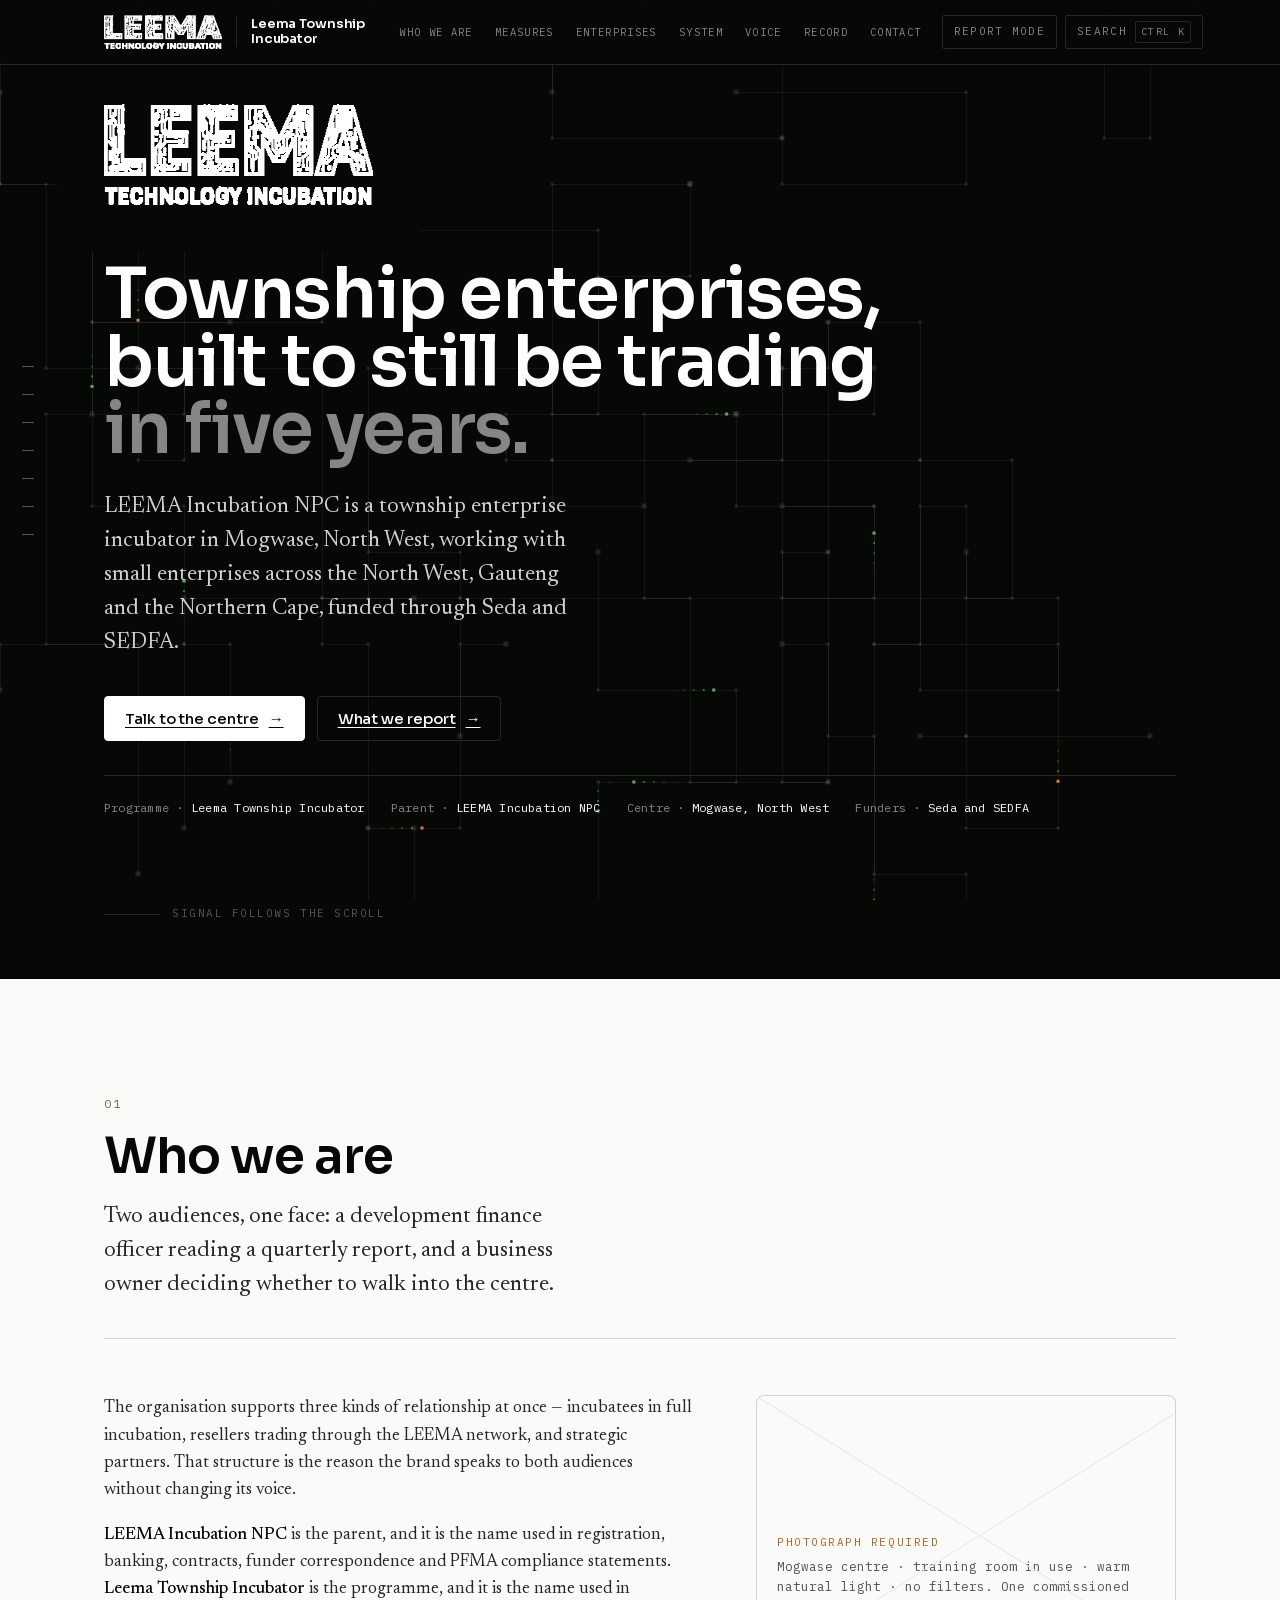
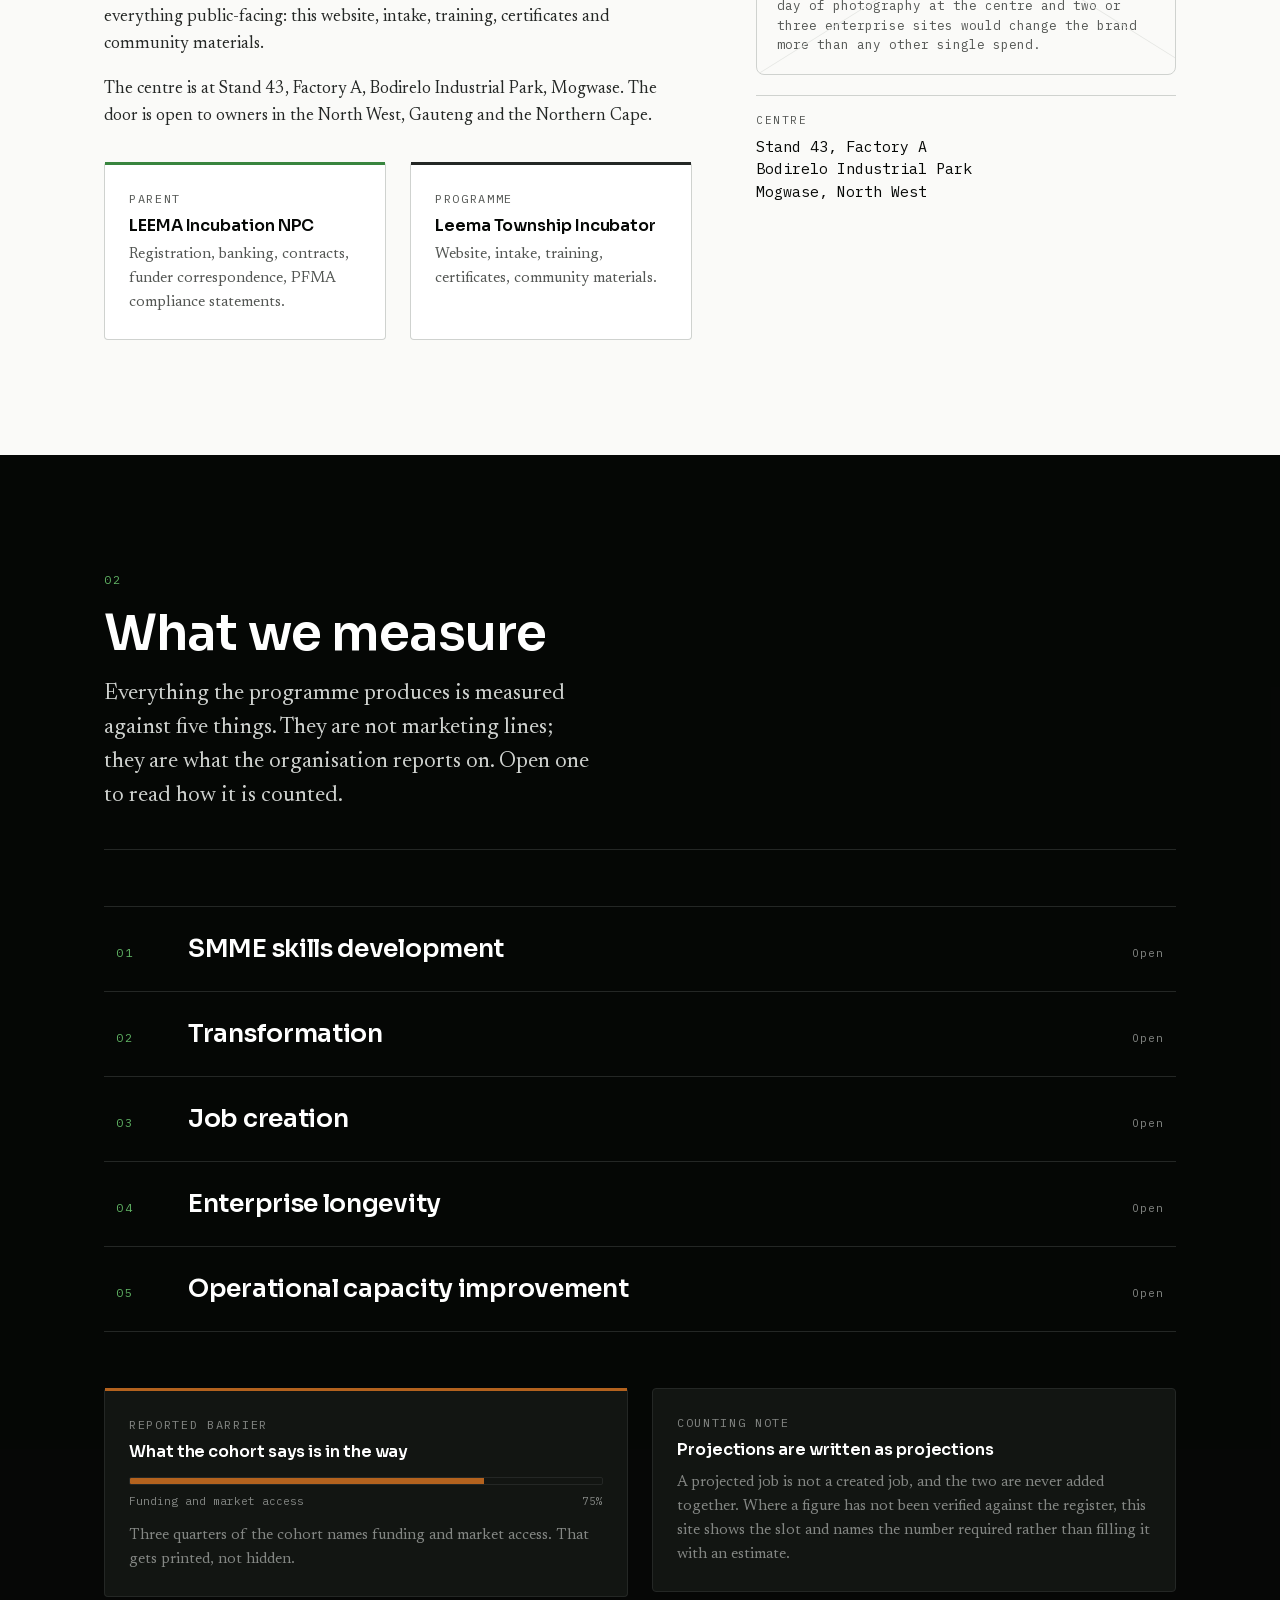
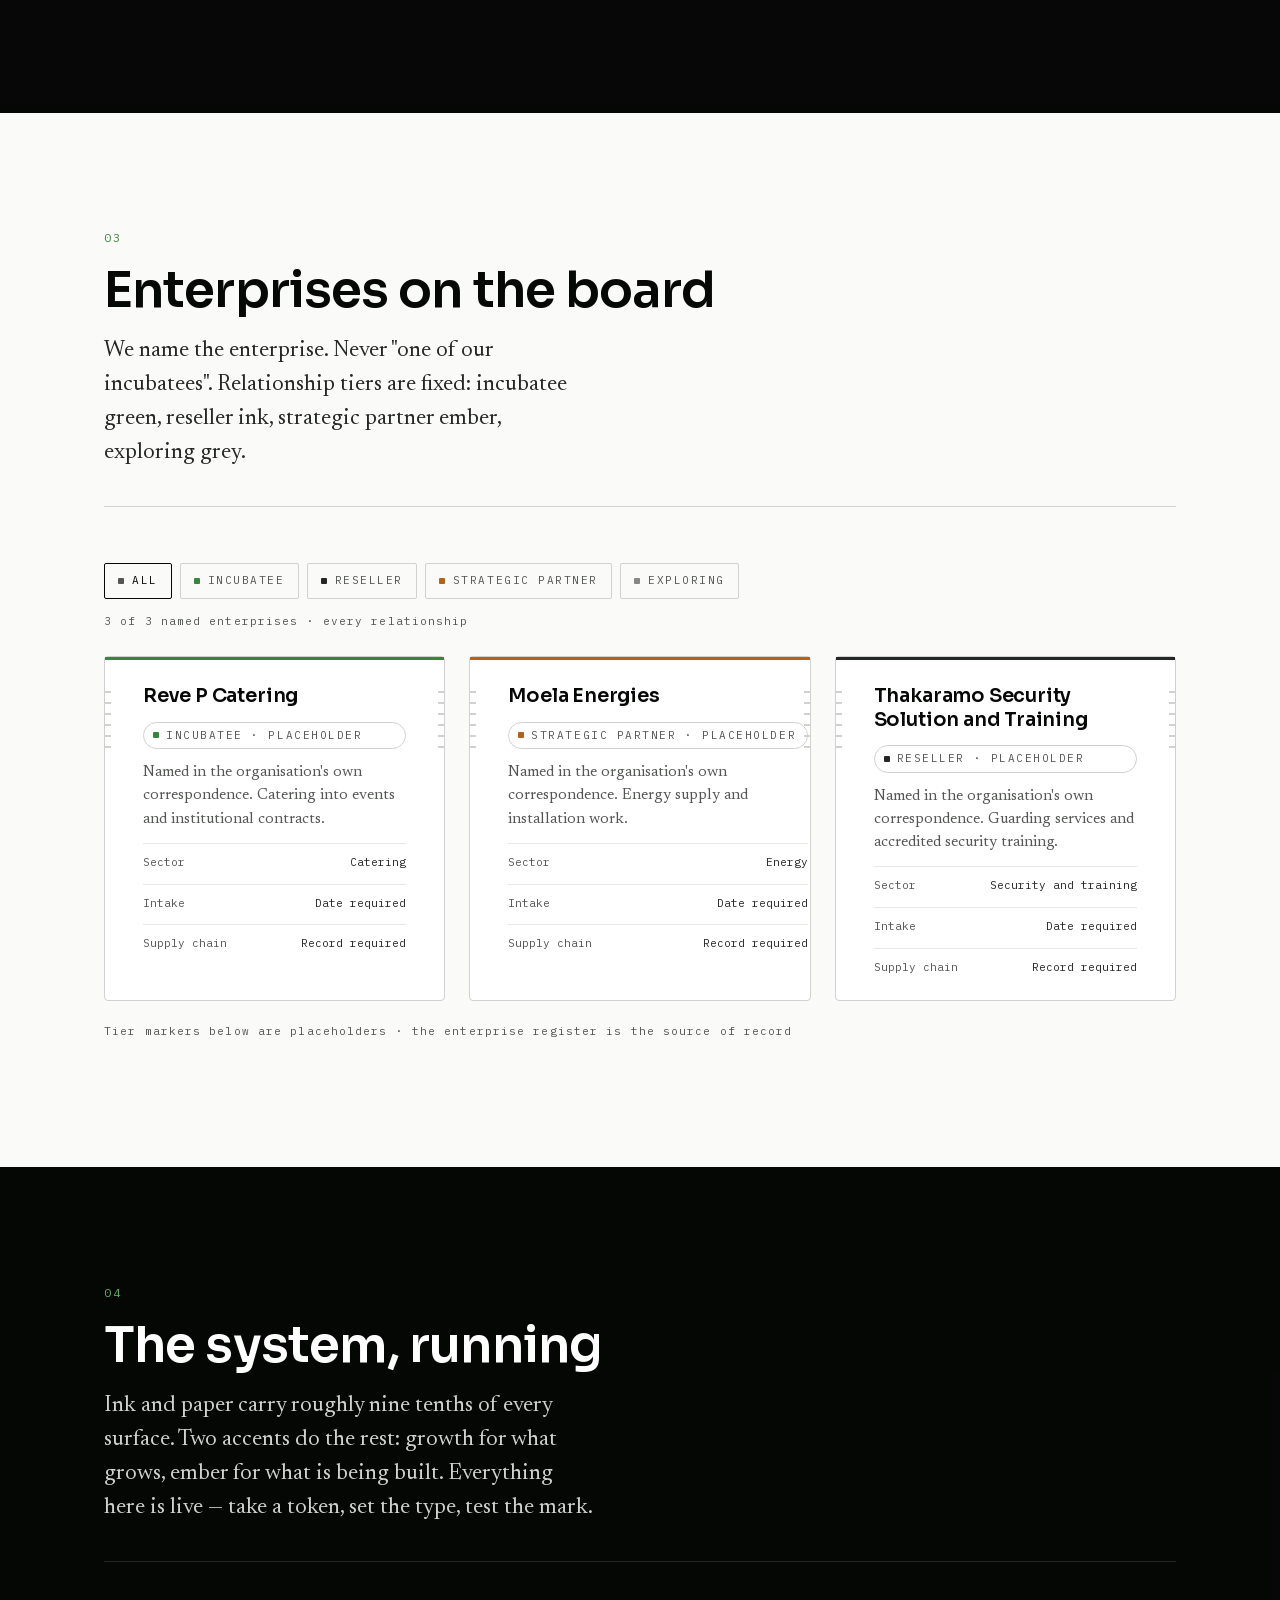
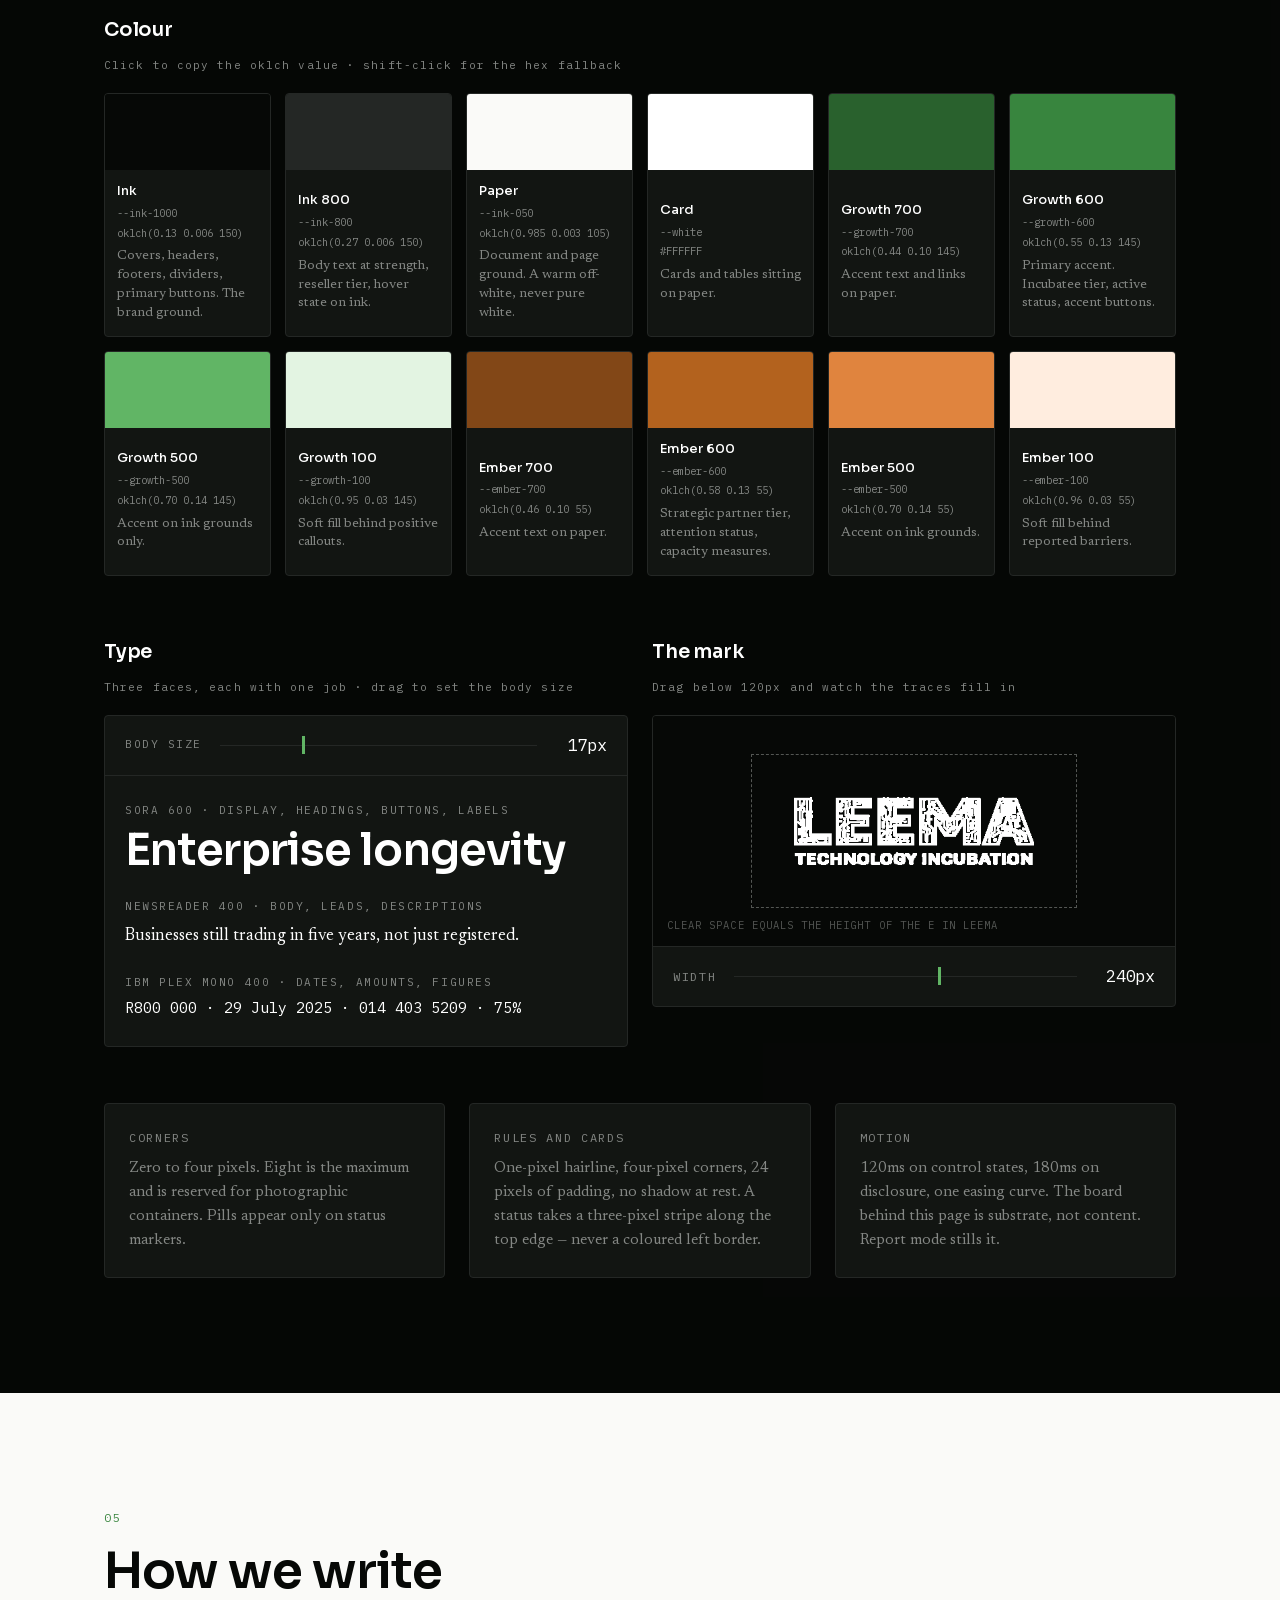
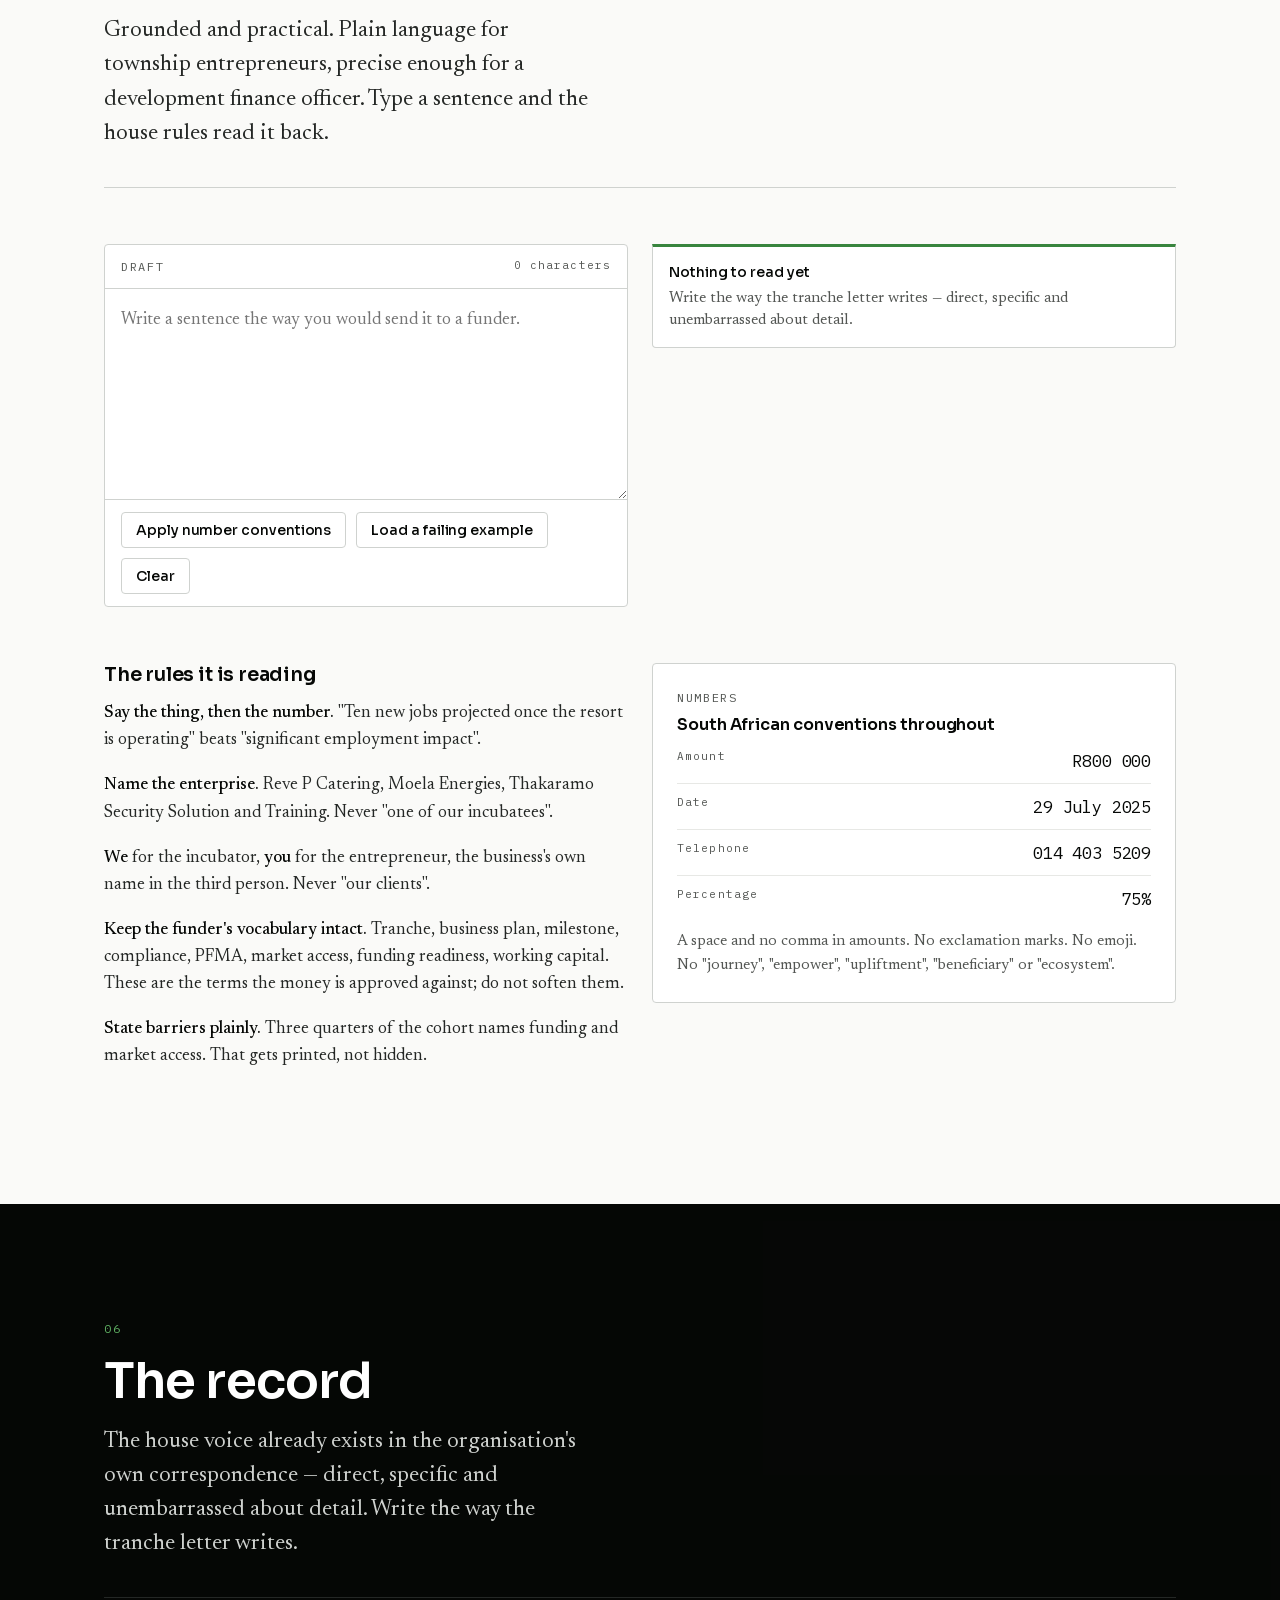
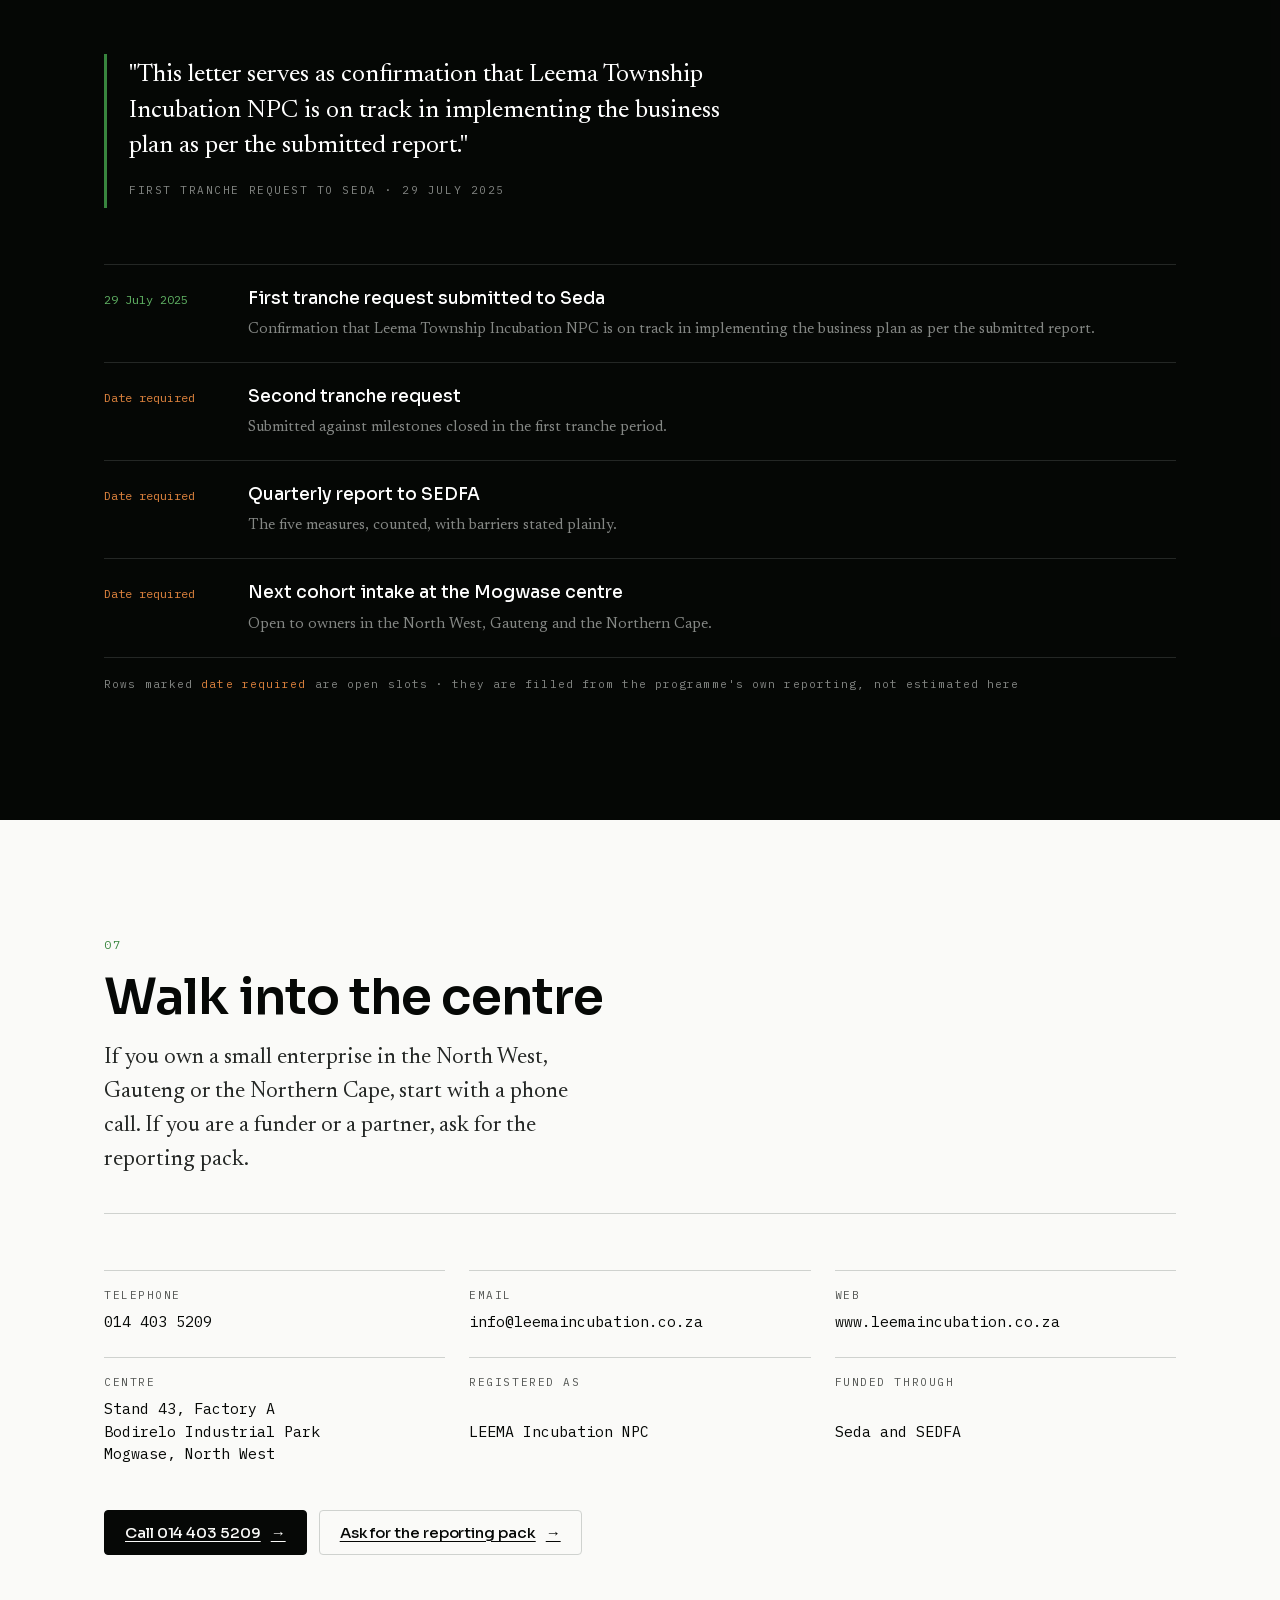
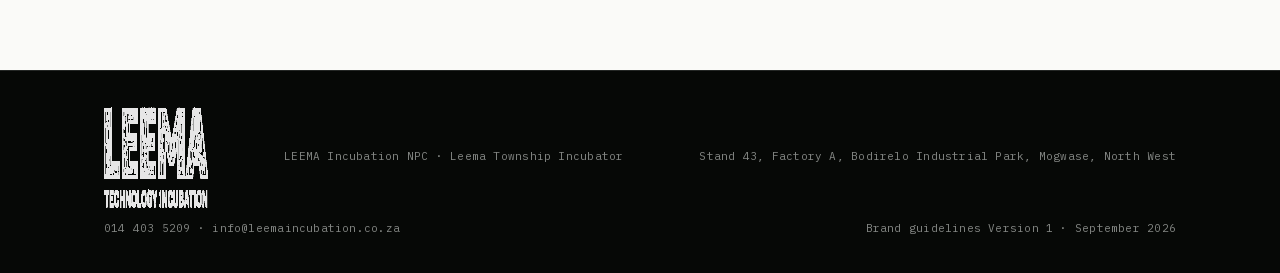
==== index.html @ 6a4dcbfb "Publish the Leema Township Incubator site The public homepage for LEEMA Incubation NPC's programme, " ====
<!doctype html>
<html lang="en-ZA">
<head>
<meta charset="utf-8">
<meta name="viewport" content="width=device-width, initial-scale=1, viewport-fit=cover">
<title>Leema Township Incubator — LEEMA Technology Incubation</title>
<meta name="description" content="LEEMA Incubation NPC is a township enterprise incubator in Mogwase, North West, working with small enterprises across the North West, Gauteng and the Northern Cape, funded through Seda and SEDFA.">
<meta name="theme-color" content="#060806">
<meta property="og:type" content="website">
<meta property="og:title" content="Leema Township Incubator">
<meta property="og:site_name" content="LEEMA Incubation NPC">
<meta property="og:description" content="A township enterprise incubator in Mogwase, North West, working with small enterprises across the North West, Gauteng and the Northern Cape, funded through Seda and SEDFA.">
<meta property="og:image" content="assets/leema-share.png">
<meta property="og:image:width" content="1200">
<meta property="og:image:height" content="630">
<meta property="og:locale" content="en_ZA">
<meta name="twitter:card" content="summary_large_image">
<link rel="icon" href="assets/leema-mark-ink.png">
<!-- Type is self-hosted: no third-party request is made on any page view. -->
<link rel="stylesheet" href="assets/leema-type.css">
<link rel="preload" as="font" type="font/woff2" crossorigin href="assets/fonts/sora-600-normal-latin.woff2">
<link rel="preload" as="font" type="font/woff2" crossorigin href="assets/fonts/newsreader-400-normal-latin.woff2">
<link rel="preload" as="font" type="font/woff2" crossorigin href="assets/fonts/ibm-plex-mono-400-normal-latin.woff2">
<style>
/* ═══════════════════════════════════════════════════════════════════════════
   LEEMA · Brand guidelines Version 1 · September 2026, implemented.
   Tokens are the document's tokens. oklch is authoritative; the hex
   declaration above each one is the fallback for engines without oklch.
   ═══════════════════════════════════════════════════════════════════════ */
:root{
  --ink-1000:#060806; --ink-1000:oklch(0.13 0.006 150);
  --ink-900:#121512;  --ink-900:oklch(0.19 0.006 150);
  --ink-800:#242725;  --ink-800:oklch(0.27 0.006 150);
  --ink-600:#535653;  --ink-600:oklch(0.45 0.006 150);
  --ink-400:#848784;  --ink-400:oklch(0.62 0.006 150);
  --ink-200:#CFD2CF;  --ink-200:oklch(0.86 0.004 150);
  --ink-100:#E7E8E5;  --ink-100:oklch(0.93 0.004 120);
  --ink-050:#FAFAF8;  --ink-050:oklch(0.985 0.003 105);
  --white:#FFFFFF;

  --growth-700:#29612D; --growth-700:oklch(0.44 0.10 145);
  --growth-600:#38853E; --growth-600:oklch(0.55 0.13 145);
  --growth-500:#61B565; --growth-500:oklch(0.70 0.14 145);
  --growth-100:#E3F4E2; --growth-100:oklch(0.95 0.03 145);

  --ember-700:#824717; --ember-700:oklch(0.46 0.10 55);
  --ember-600:#B3621E; --ember-600:oklch(0.58 0.13 55);
  --ember-500:#E0843E; --ember-500:oklch(0.70 0.14 55);
  --ember-100:#FFEDDF; --ember-100:oklch(0.96 0.03 55);

  /* Surface roles. Sections re-point these; nothing else knows the difference. */
  --bg:var(--ink-050);
  --card:var(--white);
  --fg:var(--ink-1000);
  --fg-soft:var(--ink-800);
  --fg-mute:var(--ink-600);
  --rule:var(--ink-200);
  --rule-soft:var(--ink-100);
  --accent:var(--growth-600);
  --accent-soft:var(--growth-100);
  --ember:var(--ember-600);

  /* Grid — twelve columns, 24px gutters, 1200px max, 32px margins to 64px. */
  --gutter:24px;
  --measure:720px;
  --max:1200px;
  --pad:32px;

  /* Motion — 120ms on control states, 180ms on disclosure, one easing curve. */
  --t-ctl:120ms;
  --t-disc:180ms;
  --ease:cubic-bezier(0.32,0.72,0,1);

  --r:4px;              /* 0 to 4px. Eight is photographic containers only. */
  --r-photo:8px;
  color-scheme:light;
}

/* The ink surface: white on ink. Covers, headers, footers, signage. */
.on-ink{
  --bg:var(--ink-1000);
  --card:var(--ink-900);
  --fg:var(--white);
  --fg-soft:var(--ink-200);
  --fg-mute:var(--ink-400);
  --rule:var(--ink-800);
  --rule-soft:#1a1d1a;
  --accent:var(--growth-500);
  --accent-soft:#12291a;
  --ember:var(--ember-500);
  color-scheme:dark;
}

*,*::before,*::after{box-sizing:border-box}
html{-webkit-text-size-adjust:100%}
body{
  margin:0; background:var(--ink-1000); color:var(--fg);
  font-family:"Newsreader",Georgia,"Times New Roman",serif;
  font-size:17px; line-height:1.6;
  -webkit-font-smoothing:antialiased; text-rendering:optimizeLegibility;
  overflow-x:hidden;
}
img{max-width:100%;display:block}
[hidden]{display:none!important}
::selection{background:var(--growth-500);color:var(--ink-1000)}

/* ── Type ────────────────────────────────────────────────────────────────── */
h1,h2,h3,h4,.sora{font-family:"Sora",system-ui,-apple-system,"Segoe UI",sans-serif;font-weight:600;margin:0}
h1{font-size:clamp(38px,5.5vw,80px);line-height:0.96;letter-spacing:-0.02em;max-width:15ch}
h2{font-size:clamp(30px,3.9vw,52px);line-height:1.02;letter-spacing:-0.018em}
h3{font-size:clamp(19px,1.5vw,23px);line-height:1.22;letter-spacing:-0.01em}
h4,.as-h4{font-size:16px;line-height:1.3;letter-spacing:-0.005em}
p{margin:0 0 1.05em}
.lead{font-size:clamp(19px,1.75vw,23px);line-height:1.52;color:var(--fg-soft);max-width:22em}
.prose{max-width:var(--measure)}
.prose p{color:var(--fg-soft)}
strong{font-weight:500;color:var(--fg)}

/* IBM Plex Mono — eyebrows, reference numbers, dates, amounts, figures.
   Uppercase at 12px / 0.14em is the only uppercase setting in the brand. */
.mono,.eyebrow,.fig{font-family:"IBM Plex Mono",ui-monospace,SFMono-Regular,Menlo,monospace;font-weight:400}
.eyebrow{font-size:12px;text-transform:uppercase;letter-spacing:0.14em;color:var(--fg-mute);display:block}
.eyebrow.is-accent{color:var(--accent)}
.fig{font-variant-numeric:tabular-nums;letter-spacing:-0.01em}
.num{font-family:"IBM Plex Mono",monospace;font-variant-numeric:tabular-nums}

/* ── Layout ──────────────────────────────────────────────────────────────── */
.wrap{width:100%;max-width:var(--max);margin-inline:auto;padding-inline:var(--pad)}
@media(min-width:1080px){:root{--pad:64px}}
section{position:relative;background:var(--bg);color:var(--fg)}
.band{padding-block:clamp(72px,9vw,148px)}
.sec-head{display:grid;gap:18px;padding-bottom:36px;border-bottom:1px solid var(--rule);margin-bottom:56px}
.sec-head .lead{margin:0}
.grid{display:grid;gap:var(--gutter)}
@media(min-width:820px){
  .g-2{grid-template-columns:repeat(2,minmax(0,1fr))}
  .g-3{grid-template-columns:repeat(3,minmax(0,1fr))}
  .g-4{grid-template-columns:repeat(4,minmax(0,1fr))}
  .split{display:grid;grid-template-columns:minmax(0,7fr) minmax(0,5fr);gap:clamp(32px,5vw,80px);align-items:start}
}

/* ── Card — white, 1px hairline, 4px corners, 24px padding, no shadow.
      A status takes a 3px stripe on the TOP edge. Never a left border. ──── */
.card{background:var(--card);border:1px solid var(--rule);border-radius:var(--r);padding:24px;position:relative}
.card[data-stripe]{border-top:0}
.card[data-stripe]::before{content:"";position:absolute;inset:0 0 auto 0;height:3px;background:var(--stripe,var(--ink-800))}
.card[data-stripe]{padding-top:27px}
[data-tier="incubatee"]{--stripe:var(--growth-600)}
[data-tier="reseller"]{--stripe:var(--ink-800)}
[data-tier="partner"]{--stripe:var(--ember-600)}
[data-tier="exploring"]{--stripe:var(--ink-400)}
.on-ink [data-tier="reseller"]{--stripe:var(--ink-200)}

/* Status markers are the only pills in the brand. */
.pill{display:inline-flex;align-items:center;gap:7px;border:1px solid var(--rule);border-radius:999px;
  padding:4px 11px 4px 9px;font-family:"IBM Plex Mono",monospace;font-size:11px;text-transform:uppercase;
  letter-spacing:0.14em;color:var(--fg-mute);background:transparent;white-space:nowrap;max-width:100%}
@media(max-width:560px){.pill{white-space:normal;border-radius:12px}}
.pill::before{content:"";width:6px;height:6px;background:var(--stripe,var(--ink-400));border-radius:1px;flex:none}

/* ── Controls ────────────────────────────────────────────────────────────── */
.btn{font-family:"Sora",sans-serif;font-weight:500;font-size:15px;line-height:1;letter-spacing:-0.005em;
  display:inline-flex;align-items:center;gap:10px;padding:14px 20px;border-radius:var(--r);cursor:pointer;
  border:1px solid var(--fg);background:var(--fg);color:var(--bg);
  transition:background var(--t-ctl) var(--ease),color var(--t-ctl) var(--ease),border-color var(--t-ctl) var(--ease)}
.btn:hover{background:var(--accent);border-color:var(--accent);color:var(--ink-1000)}
.btn.ghost{background:transparent;color:var(--fg);border-color:var(--rule)}
.btn.ghost:hover{border-color:var(--fg);background:transparent;color:var(--fg)}
a{color:var(--accent);text-underline-offset:3px;text-decoration-thickness:1px}
a:hover{color:var(--fg)}
:focus-visible{outline:2px solid var(--accent);outline-offset:3px;border-radius:2px}
button{font:inherit;color:inherit}
.skip{position:fixed;top:-100px;left:16px;z-index:200;background:var(--white);color:var(--ink-1000);
  padding:12px 16px;border-radius:var(--r);font-family:"Sora",sans-serif;font-size:14px}
.skip:focus{top:16px}

/* ── The board ───────────────────────────────────────────────────────────────
   The mark is square capitals whose counters are filled with printed-circuit
   traces. The site is the rest of that board. Traces turn at ninety degrees,
   and they route around the mark's clear space rather than through it.
   ──────────────────────────────────────────────────────────────────────── */
#board{position:fixed;inset:0;width:100%;height:100%;z-index:0;pointer-events:none;opacity:1;
  transition:opacity var(--t-disc) var(--ease)}
/* The board is visible through the ink bands and nowhere else. Every reading
   surface that carries a figure is opaque paper. */
section.on-ink{background:color-mix(in srgb,var(--ink-1000) 84%,transparent)}
.hero.on-ink{background:transparent}
@supports not (color:color-mix(in srgb,#000 50%,transparent)){
  section.on-ink{background:var(--ink-1000)}
  .hero.on-ink{background:transparent}
}
body[data-report="on"] #board{opacity:0}
.layer{position:relative;z-index:1}

/* ── Navigation ──────────────────────────────────────────────────────────── */
.nav{position:fixed;top:0;left:0;right:0;z-index:60;
  background:color-mix(in srgb,var(--ink-1000) 88%,transparent);
  -webkit-backdrop-filter:saturate(1.1) blur(14px);backdrop-filter:saturate(1.1) blur(14px);
  border-bottom:1px solid var(--ink-800);transition:transform var(--t-disc) var(--ease)}
.nav.is-hidden{transform:translateY(-101%)}
.nav-in{display:flex;align-items:center;gap:24px;height:64px}
.nav-mark{display:flex;align-items:center;gap:14px;flex:none;text-decoration:none}
.nav-mark img{width:118px;height:auto}
.nav-mark .prog{border-left:1px solid var(--ink-800);padding-left:14px;font-family:"Sora",sans-serif;
  font-weight:600;font-size:13px;color:var(--white);line-height:1.15;letter-spacing:-0.01em}
@media(max-width:900px){.nav-mark .prog{display:none}}
.nav-links{display:flex;gap:2px;margin-left:auto;align-items:center}
@media(max-width:1279px){.nav-links .lnk{display:none}}
.lnk{font-family:"IBM Plex Mono",monospace;font-size:10.5px;text-transform:uppercase;letter-spacing:0.13em;
  color:var(--ink-400);text-decoration:none;padding:9px 10px;border-radius:2px;position:relative;
  white-space:nowrap;transition:color var(--t-ctl) var(--ease)}
.lnk:hover,.lnk[aria-current="true"]{color:var(--white)}
.lnk[aria-current="true"]::after{content:"";position:absolute;left:10px;right:10px;bottom:3px;height:1px;background:var(--growth-500)}
.nav-tools{display:flex;gap:8px;align-items:center;margin-left:8px;flex:none}
.tool{display:inline-flex;align-items:center;gap:8px;height:34px;padding:0 11px;border:1px solid var(--ink-800);
  background:transparent;color:var(--ink-400);border-radius:2px;cursor:pointer;
  font-family:"IBM Plex Mono",monospace;font-size:11px;text-transform:uppercase;letter-spacing:0.12em;
  white-space:nowrap;transition:color var(--t-ctl) var(--ease),border-color var(--t-ctl) var(--ease)}
@media(max-width:520px){.kbd{display:none}.tool{padding:0 9px;letter-spacing:0.08em}}
.tool:hover{color:var(--white);border-color:var(--ink-600)}
.tool[aria-pressed="true"]{color:var(--growth-500);border-color:var(--growth-700)}
.kbd{font-family:"IBM Plex Mono",monospace;font-size:10px;border:1px solid var(--ink-800);border-radius:2px;
  padding:2px 5px;color:var(--ink-400)}
.nav-progress{position:absolute;left:0;bottom:-1px;height:1px;background:var(--growth-500);width:0}

/* ── Hero ────────────────────────────────────────────────────────────────── */
.hero{min-height:100svh;display:flex;align-items:center;padding-block:104px 56px;background:transparent;
  overflow-x:clip}
.hero-in{width:100%}
.hero-mark{position:relative;display:inline-block;margin-bottom:clamp(28px,4vw,46px)}
.hero-mark img{width:clamp(196px,21vw,290px)}
.hero-mark .clear{position:absolute;pointer-events:none;border:1px dashed var(--ink-600);opacity:0;
  transition:opacity var(--t-disc) var(--ease)}
.hero-mark:hover .clear{opacity:1}
h1 .l2{display:block;color:var(--ink-400)}
.hero-meta{display:flex;flex-wrap:wrap;gap:10px 26px;margin-top:34px;padding-top:22px;border-top:1px solid var(--ink-800)}
.hero-meta span{font-family:"IBM Plex Mono",monospace;font-size:12px;color:var(--ink-400);letter-spacing:0.02em}
.hero-meta b{color:var(--white);font-weight:400}
.hero-cta{display:flex;flex-wrap:wrap;gap:12px;margin-top:36px}
.scrollcue{margin-top:clamp(40px,7vw,88px);display:flex;align-items:center;gap:12px;
  font-family:"IBM Plex Mono",monospace;font-size:11px;text-transform:uppercase;letter-spacing:0.14em;color:var(--ink-600)}
.scrollcue i{display:block;width:56px;height:1px;background:var(--ink-800);position:relative;overflow:hidden}
.scrollcue i::after{content:"";position:absolute;top:0;left:-40%;width:40%;height:1px;background:var(--growth-500);
  animation:trace 2.4s linear infinite}
@keyframes trace{to{left:100%}}

/* ── Section rail — the scroll trace, jogging at ninety degrees ──────────── */
.rail{position:fixed;left:22px;top:50%;transform:translateY(-50%);z-index:55;display:none}
@media(min-width:1280px){.rail{display:block}}
body[data-report="on"] .rail{display:none}
.rail ol{list-style:none;margin:0;padding:0;display:grid;gap:2px}
.rail a{display:grid;grid-template-columns:26px auto;align-items:center;gap:10px;text-decoration:none;
  padding:5px 0;color:var(--rail-mute,var(--ink-600))}
.rail .tick{height:1px;background:currentColor;width:12px;transition:width var(--t-ctl) var(--ease)}
.rail .lbl{font-family:"IBM Plex Mono",monospace;font-size:10px;text-transform:uppercase;letter-spacing:0.14em;
  opacity:0;transform:translateX(-4px);transition:opacity var(--t-ctl) var(--ease),transform var(--t-ctl) var(--ease);white-space:nowrap}
.rail:hover .lbl{opacity:1;transform:none}
.rail a:hover .tick,.rail a[aria-current="true"] .tick{width:26px}
.rail a[aria-current="true"]{color:var(--growth-500)}

/* ── Measures ────────────────────────────────────────────────────────────── */
.meas{border-top:1px solid var(--rule)}
.meas-row{border-bottom:1px solid var(--rule);width:100%;text-align:left;background:transparent;border-inline:0;
  border-top:0;cursor:pointer;padding:0;display:block;transition:background var(--t-ctl) var(--ease)}
.meas-row:hover{background:var(--rule-soft)}
.meas-top{display:grid;grid-template-columns:52px minmax(0,1fr) auto;gap:20px;align-items:baseline;padding:22px 12px}
@media(max-width:720px){.meas-top{grid-template-columns:40px minmax(0,1fr);gap:12px}.meas-top .st{grid-column:2}}
.meas-top .ix{font-family:"IBM Plex Mono",monospace;font-size:12px;color:var(--accent);letter-spacing:0.14em}
.meas-top .ti{font-family:"Sora",sans-serif;font-weight:600;font-size:clamp(18px,2vw,25px);letter-spacing:-0.012em}
.meas-body{display:grid;grid-template-rows:0fr;transition:grid-template-rows var(--t-disc) var(--ease)}
.meas-row[aria-expanded="true"] .meas-body{grid-template-rows:1fr}
.meas-body>*{overflow:hidden}
.meas-inner{padding:0 12px 26px 84px;display:grid;gap:18px;max-width:860px}
@media(max-width:720px){.meas-inner{padding-left:52px}}
.meas-inner p{margin:0;color:var(--fg-soft)}
.slot{border:1px dashed var(--rule);border-radius:2px;padding:12px 14px;display:flex;flex-wrap:wrap;gap:6px 14px;
  align-items:baseline;background:transparent}
.slot .k{font-family:"IBM Plex Mono",monospace;font-size:11px;text-transform:uppercase;letter-spacing:0.14em;color:var(--ember)}
.slot .v{font-family:"IBM Plex Mono",monospace;font-size:13px;color:var(--fg-mute)}
.meter{display:grid;gap:8px}
.meter .track{height:8px;border:1px solid var(--rule);border-radius:2px;position:relative;overflow:hidden}
.meter .fill{position:absolute;inset:0 auto 0 0;width:0;background:var(--ember-600);
  transition:width 900ms var(--ease)}
.meter .cap{display:flex;justify-content:space-between;font-family:"IBM Plex Mono",monospace;font-size:11px;color:var(--fg-mute)}

/* ── Portfolio — enterprises as components seated on the board ───────────── */
.chips{display:grid;gap:var(--gutter)}
@media(min-width:760px){.chips{grid-template-columns:repeat(3,minmax(0,1fr))}}
.chip{position:relative;background:var(--card);border:1px solid var(--rule);border-radius:var(--r);
  padding:27px 24px 24px;text-align:left;cursor:pointer;display:grid;gap:14px;align-content:start;min-width:0;
  transition:border-color var(--t-ctl) var(--ease),transform var(--t-ctl) var(--ease)}
.chip::before{content:"";position:absolute;inset:0 0 auto 0;height:3px;background:var(--stripe)}
.chip:hover{border-color:var(--fg)}
.chip[aria-pressed="true"]{border-color:var(--fg)}
.chip.is-dim{opacity:0.34}
/* Component pads down each side, drawn as hairlines. Flat, no shadow. */
.chip .pads{position:absolute;top:34px;bottom:18px;width:7px;display:grid;gap:9px;grid-auto-rows:2px}
.chip .pads.l{left:-1px}.chip .pads.r{right:-1px}
/* The component pads straddle the card edge. Below the three-up breakpoint the
   cards run full width, so the pads come off rather than touch the screen. */
@media(max-width:759px){.chip .pads{display:none}}
.chip .pads i{background:var(--rule);display:block}
.chip:hover .pads i,.chip[aria-pressed="true"] .pads i{background:var(--stripe)}
.chip h3{padding-inline:14px}
.chip .body{padding-inline:14px;display:grid;gap:12px}
.chip .desc{font-size:15px;color:var(--fg-mute);margin:0;line-height:1.55}
.chip .row{display:flex;justify-content:space-between;gap:12px;border-top:1px solid var(--rule-soft);padding-top:10px;
  font-family:"IBM Plex Mono",monospace;font-size:11px;color:var(--fg-mute)}
.chip .row b{font-weight:400;color:var(--fg-soft)}
.filters{display:flex;flex-wrap:wrap;gap:8px;margin-bottom:28px}
.filter{border:1px solid var(--rule);background:transparent;color:var(--fg-mute);border-radius:2px;padding:8px 13px;
  cursor:pointer;font-family:"IBM Plex Mono",monospace;font-size:11px;text-transform:uppercase;letter-spacing:0.14em;
  display:inline-flex;align-items:center;gap:8px;transition:color var(--t-ctl) var(--ease),border-color var(--t-ctl) var(--ease)}
.filter::before{content:"";width:6px;height:6px;border-radius:1px;background:var(--stripe,var(--ink-400))}
.filter:hover{color:var(--fg);border-color:var(--fg-mute)}
.filter[aria-pressed="true"]{color:var(--fg);border-color:var(--fg)}

/* ── System explorer ─────────────────────────────────────────────────────── */
.swatches{display:grid;grid-template-columns:repeat(auto-fill,minmax(148px,1fr));gap:14px}
.sw{border:1px solid var(--rule);border-radius:var(--r);background:var(--card);padding:0;overflow:hidden;
  cursor:copy;text-align:left;display:grid;transition:border-color var(--t-ctl) var(--ease)}
.sw:hover{border-color:var(--fg)}
.sw .chip-col{height:76px;background:var(--c)}
.sw .meta{padding:11px 12px 13px;display:grid;gap:3px}
.sw .nm{font-family:"Sora",sans-serif;font-weight:500;font-size:13px}
.sw .tk,.sw .hx{font-family:"IBM Plex Mono",monospace;font-size:10.5px;color:var(--fg-mute)}
.sw .use{font-size:13px;color:var(--fg-mute);line-height:1.45;margin-top:3px}

.spec{display:grid;gap:0;border:1px solid var(--rule);border-radius:var(--r);background:var(--card);overflow:hidden}
.spec-ctl{display:flex;flex-wrap:wrap;align-items:center;gap:16px;padding:16px 20px;border-bottom:1px solid var(--rule)}
.spec-ctl label{font-family:"IBM Plex Mono",monospace;font-size:11px;text-transform:uppercase;letter-spacing:0.14em;color:var(--fg-mute)}
.spec-out{padding:26px 20px 30px;display:grid;gap:24px}
.spec-line{display:grid;gap:8px}
.spec-line .tag{font-family:"IBM Plex Mono",monospace;font-size:11px;text-transform:uppercase;letter-spacing:0.14em;color:var(--fg-mute)}
.spec-line .sample{line-height:1.05;overflow:hidden;white-space:nowrap;text-overflow:ellipsis}
.warn{display:none;align-items:flex-start;gap:10px;border-top:3px solid var(--ember-600);background:var(--ember-100);
  color:var(--ember-700);padding:13px 16px;border-radius:0 0 var(--r) var(--r);font-size:15px}
.warn.on{display:flex}
.warn b{color:var(--ember-700);font-weight:500}
.on-ink .warn{background:#20140a}

input[type=range]{-webkit-appearance:none;appearance:none;height:20px;background:transparent;flex:1;min-width:140px;cursor:ew-resize}
input[type=range]::-webkit-slider-runnable-track{height:1px;background:var(--rule)}
input[type=range]::-moz-range-track{height:1px;background:var(--rule)}
input[type=range]::-webkit-slider-thumb{-webkit-appearance:none;width:3px;height:18px;background:var(--accent);
  border-radius:0;margin-top:-9px;border:0}
input[type=range]::-moz-range-thumb{width:3px;height:18px;background:var(--accent);border-radius:0;border:0}

/* Mark validator — the 120px floor, demonstrated rather than described. */
.val{display:grid;gap:0;border:1px solid var(--rule);border-radius:var(--r);background:var(--card);overflow:hidden}
.val-stage{min-height:230px;display:grid;place-items:center;padding:38px 20px;background:var(--ink-1000);position:relative}
.val-stage .clearbox{position:relative;border:1px dashed var(--ink-600);display:grid;place-items:center}
.val-stage img{display:block}
.val-bar{background:var(--white);border-radius:1px}
.val-note{position:absolute;left:14px;bottom:12px;font-family:"IBM Plex Mono",monospace;font-size:10.5px;
  letter-spacing:0.1em;text-transform:uppercase;color:var(--ink-600)}
.val-ctl{padding:16px 20px;display:flex;flex-wrap:wrap;gap:16px;align-items:center;border-top:1px solid var(--rule)}

/* ── Voice ───────────────────────────────────────────────────────────────── */
.voice{display:grid;gap:var(--gutter)}
@media(min-width:960px){.voice{grid-template-columns:minmax(0,1fr) minmax(0,1fr)}}
.editor{border:1px solid var(--rule);border-radius:var(--r);background:var(--card);display:grid;grid-template-rows:auto 1fr auto}
.editor .bar{display:flex;justify-content:space-between;align-items:center;gap:12px;padding:12px 16px;border-bottom:1px solid var(--rule)}
.editor textarea{border:0;background:transparent;color:var(--fg);font-family:"Newsreader",serif;font-size:17px;
  line-height:1.6;padding:18px 16px;min-height:210px;resize:vertical;width:100%;outline:0}
.editor .foot{display:flex;flex-wrap:wrap;gap:10px;padding:12px 16px;border-top:1px solid var(--rule);align-items:center}
.findings{display:grid;gap:10px;align-content:start}
.finding{border:1px solid var(--rule);border-top:3px solid var(--ember-600);border-radius:0 0 var(--r) var(--r);
  background:var(--card);padding:14px 16px;display:grid;gap:5px}
.finding.ok{border-top-color:var(--growth-600)}
.finding .h{font-family:"Sora",sans-serif;font-weight:500;font-size:14px}
.finding .d{font-size:15px;color:var(--fg-mute);line-height:1.5;margin:0}
.finding .q{font-family:"IBM Plex Mono",monospace;font-size:11px;color:var(--fg-mute)}
.hit{color:var(--ember-700);border-bottom:1px solid var(--ember-600)}
.on-ink .hit{color:var(--ember-500)}
.count{font-family:"IBM Plex Mono",monospace;font-size:11px;color:var(--fg-mute);letter-spacing:0.1em}

/* ── Record ──────────────────────────────────────────────────────────────── */
.quote{border-left:3px solid var(--growth-600);padding:4px 0 4px 22px;margin:0;max-width:660px}
.quote p{font-size:clamp(19px,2.1vw,25px);line-height:1.42;color:var(--fg);margin:0 0 12px}
.quote cite{font-family:"IBM Plex Mono",monospace;font-size:11px;font-style:normal;text-transform:uppercase;
  letter-spacing:0.14em;color:var(--fg-mute)}
.track-line{position:relative;margin-top:56px;border-top:1px solid var(--rule);display:grid;gap:0}
.ev{display:grid;grid-template-columns:auto minmax(0,1fr);gap:24px;padding:20px 0;border-bottom:1px solid var(--rule);align-items:baseline}
@media(max-width:640px){.ev{grid-template-columns:1fr;gap:6px}}
.ev .d{font-family:"IBM Plex Mono",monospace;font-size:12px;color:var(--fg-mute);white-space:nowrap;min-width:120px}
.ev .t{font-family:"Sora",sans-serif;font-weight:500;font-size:17px}
.ev .n{font-size:15px;color:var(--fg-mute);margin:4px 0 0}
.ev[data-state="done"] .d{color:var(--accent)}

/* ── Contact / footer ────────────────────────────────────────────────────── */
.contact-grid{display:grid;gap:var(--gutter)}
@media(min-width:820px){.contact-grid{grid-template-columns:repeat(3,minmax(0,1fr))}}
.cline{display:grid;gap:6px;border-top:1px solid var(--rule);padding-top:16px}
.cline .k{font-family:"IBM Plex Mono",monospace;font-size:11px;text-transform:uppercase;letter-spacing:0.14em;color:var(--fg-mute)}
.cline .v{font-family:"IBM Plex Mono",monospace;font-size:15px;color:var(--fg);text-decoration:none;line-height:1.5}
.cline a.v:hover{color:var(--accent)}
footer{background:var(--ink-1000);color:var(--ink-400);border-top:1px solid var(--ink-800);padding-block:36px}
.foot-in{display:flex;flex-wrap:wrap;gap:12px 28px;justify-content:space-between;align-items:center;
  font-family:"IBM Plex Mono",monospace;font-size:11px;letter-spacing:0.02em}
footer img{width:104px;opacity:0.9}

/* ── Command palette ─────────────────────────────────────────────────────── */
.pal{position:fixed;inset:0;z-index:120;display:none;padding:12vh 16px 16px;justify-content:center;
  background:color-mix(in srgb,var(--ink-1000) 62%,transparent)}
.pal.on{display:flex}
.pal-box{width:min(640px,100%);background:var(--white);border:1px solid var(--ink-200);border-radius:var(--r);
  box-shadow:0 24px 60px rgba(6,8,6,0.28);overflow:hidden;align-self:flex-start;max-height:74vh;display:grid;
  grid-template-rows:auto 1fr auto}
.pal-in{display:flex;align-items:center;gap:12px;padding:16px 18px;border-bottom:1px solid var(--ink-100)}
.pal-in input{border:0;outline:0;background:transparent;font-family:"Sora",sans-serif;font-size:17px;
  color:var(--ink-1000);width:100%}
.pal-in input::placeholder{color:var(--ink-400)}
.pal-list{overflow:auto;padding:6px}
.pal-item{display:grid;grid-template-columns:auto minmax(0,1fr) auto;gap:12px;align-items:center;width:100%;
  padding:11px 12px;border:0;background:transparent;text-align:left;cursor:pointer;border-radius:2px;color:var(--ink-1000)}
.pal-item[data-sel="1"]{background:var(--ink-050);box-shadow:inset 3px 0 0 var(--growth-600)}
.pal-item .ix{font-family:"IBM Plex Mono",monospace;font-size:11px;color:var(--ink-400);width:26px}
.pal-item .nm{font-family:"Sora",sans-serif;font-weight:500;font-size:15px}
.pal-item .sub{font-size:14px;color:var(--ink-600);font-family:"Newsreader",serif}
.pal-item .cat{font-family:"IBM Plex Mono",monospace;font-size:10px;text-transform:uppercase;letter-spacing:0.14em;color:var(--ink-400)}
.pal-foot{padding:10px 16px;border-top:1px solid var(--ink-100);display:flex;gap:16px;flex-wrap:wrap;
  font-family:"IBM Plex Mono",monospace;font-size:10.5px;color:var(--ink-400);text-transform:uppercase;letter-spacing:0.12em}
.pal-empty{padding:26px 14px;font-family:"Newsreader",serif;color:var(--ink-600)}

/* ── Toast ───────────────────────────────────────────────────────────────── */
.toast{position:fixed;left:50%;bottom:28px;transform:translate(-50%,14px);z-index:140;background:var(--ink-1000);
  color:var(--white);border:1px solid var(--ink-800);border-radius:var(--r);padding:11px 16px;
  font-family:"IBM Plex Mono",monospace;font-size:12px;opacity:0;pointer-events:none;
  transition:opacity var(--t-ctl) var(--ease),transform var(--t-ctl) var(--ease)}
.toast.on{opacity:1;transform:translate(-50%,0)}

/* ── Reveal — substrate only. See the note in the Motion section. ───────── */
[data-rise]{opacity:0;transform:translateY(10px);transition:opacity 320ms var(--ease),transform 320ms var(--ease)}
[data-rise].in{opacity:1;transform:none}
body[data-report="on"] [data-rise]{opacity:1;transform:none;transition:none}
@media(prefers-reduced-motion:reduce){
  *,*::before,*::after{animation-duration:0.001ms!important;animation-iteration-count:1!important;
    transition-duration:0.001ms!important;scroll-behavior:auto!important}
  [data-rise]{opacity:1;transform:none}
}

/* Image positions are ruled placeholders naming the shot required, until the
   photography exists. Real photography only; no stock, no illustration. */
.shot{border:1px solid var(--rule);border-radius:var(--r-photo);background:transparent;position:relative;
  min-height:280px;display:grid;align-content:end;gap:6px;padding:20px;overflow:hidden}
/* Two hairline diagonals mark an empty image position. Flat strokes, no fill. */
.shot::before,.shot::after{content:"";position:absolute;left:0;top:0;width:100%;height:100%;
  border-top:1px solid var(--rule-soft);transform-origin:0 0;pointer-events:none}
.shot::before{transform:rotate(var(--a1,32deg)) scaleX(2)}
.shot::after{transform:translateY(100%) rotate(calc(-1 * var(--a1,32deg))) scaleX(2)}
.shot .k{font-family:"IBM Plex Mono",monospace;font-size:11px;text-transform:uppercase;letter-spacing:0.14em;color:var(--ember)}
.shot .v{font-family:"IBM Plex Mono",monospace;font-size:12.5px;color:var(--fg-mute);line-height:1.55;max-width:34em}

@media print{
  #board,.nav,.rail,.pal,.toast,.scrollcue{display:none!important}
  body{background:#fff;color:#000}
  .band{padding-block:24px}
}
</style>
</head>
<body data-report="off">
<a class="skip" href="#main">Skip to content</a>
<canvas id="board" aria-hidden="true"></canvas>

<header class="nav" id="nav">
  <div class="wrap nav-in">
    <a class="nav-mark" href="#top" aria-label="Leema Township Incubator — home">
      <img src="assets/leema-mark-white.png" alt="LEEMA Technology Incubation" width="357" height="101">
      <span class="prog">Leema Township<br>Incubator</span>
    </a>
    <nav class="nav-links" aria-label="Sections">
      <a class="lnk" href="#who">Who we are</a>
      <a class="lnk" href="#measures">Measures</a>
      <a class="lnk" href="#enterprises">Enterprises</a>
      <a class="lnk" href="#system">System</a>
      <a class="lnk" href="#voice">Voice</a>
      <a class="lnk" href="#record">Record</a>
      <a class="lnk" href="#contact">Contact</a>
      <span class="nav-tools">
        <button class="tool" id="reportBtn" aria-pressed="false" title="Still the board and remove every scroll-triggered movement">Report mode</button>
        <button class="tool" id="palBtn" aria-haspopup="dialog">Search <span class="kbd" id="kbdHint">⌘K</span></button>
      </span>
    </nav>
  </div>
  <div class="nav-progress" id="navProg"></div>
</header>

<nav class="rail" id="rail" aria-label="Page position">
  <ol>
    <li><a href="#who"><span class="tick"></span><span class="lbl">01 · Who we are</span></a></li>
    <li><a href="#measures"><span class="tick"></span><span class="lbl">02 · What we measure</span></a></li>
    <li><a href="#enterprises"><span class="tick"></span><span class="lbl">03 · Enterprises</span></a></li>
    <li><a href="#system"><span class="tick"></span><span class="lbl">04 · The system</span></a></li>
    <li><a href="#voice"><span class="tick"></span><span class="lbl">05 · How we write</span></a></li>
    <li><a href="#record"><span class="tick"></span><span class="lbl">06 · The record</span></a></li>
    <li><a href="#contact"><span class="tick"></span><span class="lbl">07 · Contact</span></a></li>
  </ol>
</nav>

<main id="main" class="layer">

<!-- ─────────────────────────────────────────────────────── HERO · ink ── -->
<section id="top" class="hero on-ink">
  <div class="wrap hero-in">
    <div class="hero-mark" id="heroMark">
      <img src="assets/leema-mark-white.png" alt="LEEMA Technology Incubation" width="357" height="101">
      <span class="clear" aria-hidden="true"></span>
    </div>
    <h1>Township enterprises,<br>built to still be trading<span class="l2">in five years.</span></h1>
    <p class="lead" style="margin-top:26px">LEEMA Incubation NPC is a township enterprise incubator in Mogwase,
      North West, working with small enterprises across the North West, Gauteng and the Northern Cape,
      funded through Seda and SEDFA.</p>
    <div class="hero-cta">
      <a class="btn" href="#contact">Talk to the centre <span aria-hidden="true">→</span></a>
      <a class="btn ghost" href="#measures">What we report <span aria-hidden="true">→</span></a>
    </div>
    <div class="hero-meta">
      <span>Programme · <b>Leema Township Incubator</b></span>
      <span>Parent · <b>LEEMA Incubation NPC</b></span>
      <span>Centre · <b>Mogwase, North West</b></span>
      <span>Funders · <b>Seda and SEDFA</b></span>
    </div>
    <div class="scrollcue" aria-hidden="true"><i></i><span>Signal follows the scroll</span></div>
  </div>
</section>

<!-- ──────────────────────────────────────────────── 01 WHO WE ARE · paper ── -->
<section id="who" class="band">
  <div class="wrap">
    <div class="sec-head" data-rise>
      <span class="eyebrow is-accent">01</span>
      <h2>Who we are</h2>
      <p class="lead">Two audiences, one face: a development finance officer reading a quarterly report,
        and a business owner deciding whether to walk into the centre.</p>
    </div>
    <div class="split">
      <div class="prose" data-rise>
        <p>The organisation supports three kinds of relationship at once — incubatees in full incubation,
          resellers trading through the LEEMA network, and strategic partners. That structure is the reason
          the brand speaks to both audiences without changing its voice.</p>
        <p><strong>LEEMA Incubation NPC</strong> is the parent, and it is the name used in registration, banking,
          contracts, funder correspondence and PFMA compliance statements. <strong>Leema Township Incubator</strong>
          is the programme, and it is the name used in everything public-facing: this website, intake, training,
          certificates and community materials.</p>
        <p>The centre is at Stand 43, Factory A, Bodirelo Industrial Park, Mogwase. The door is open to owners
          in the North West, Gauteng and the Northern Cape.</p>
        <div class="grid g-2" style="margin-top:32px">
          <div class="card" data-tier="incubatee" data-stripe>
            <span class="eyebrow">Parent</span>
            <h3 class="as-h4" style="margin:8px 0 6px">LEEMA Incubation NPC</h3>
            <p style="margin:0;font-size:15px;color:var(--fg-mute)">Registration, banking, contracts,
              funder correspondence, PFMA compliance statements.</p>
          </div>
          <div class="card" data-tier="reseller" data-stripe>
            <span class="eyebrow">Programme</span>
            <h3 class="as-h4" style="margin:8px 0 6px">Leema Township Incubator</h3>
            <p style="margin:0;font-size:15px;color:var(--fg-mute)">Website, intake, training, certificates,
              community materials.</p>
          </div>
        </div>
      </div>
      <div data-rise>
        <div class="shot" role="img" aria-label="Image position: photograph required of the Mogwase centre, training room in use">
          <span class="k">Photograph required</span>
          <span class="v">Mogwase centre · training room in use · warm natural light · no filters.
            One commissioned day of photography at the centre and two or three enterprise sites
            would change the brand more than any other single spend.</span>
        </div>
        <div class="cline" style="margin-top:20px">
          <span class="k">Centre</span>
          <span class="v">Stand 43, Factory A<br>Bodirelo Industrial Park<br>Mogwase, North West</span>
        </div>
      </div>
    </div>
  </div>
</section>

<!-- ───────────────────────────────────────────── 02 MEASURES · ink ── -->
<section id="measures" class="band on-ink">
  <div class="wrap">
    <div class="sec-head" data-rise>
      <span class="eyebrow is-accent">02</span>
      <h2>What we measure</h2>
      <p class="lead">Everything the programme produces is measured against five things. They are not
        marketing lines; they are what the organisation reports on. Open one to read how it is counted.</p>
    </div>
    <div class="meas" id="meas" data-rise></div>

    <div class="grid g-2" style="margin-top:56px;align-items:start">
      <div class="card" data-tier="partner" data-stripe data-rise>
        <span class="eyebrow">Reported barrier</span>
        <h3 class="as-h4" style="margin:8px 0 14px">What the cohort says is in the way</h3>
        <div class="meter">
          <div class="track"><span class="fill" data-fill="75"></span></div>
          <div class="cap"><span>Funding and market access</span><span class="fig">75%</span></div>
        </div>
        <p style="margin:14px 0 0;font-size:15px;color:var(--fg-mute)">Three quarters of the cohort names funding
          and market access. That gets printed, not hidden.</p>
      </div>
      <div class="card" data-rise>
        <span class="eyebrow">Counting note</span>
        <h3 class="as-h4" style="margin:8px 0 10px">Projections are written as projections</h3>
        <p style="margin:0;font-size:15px;color:var(--fg-mute)">A projected job is not a created job, and the two
          are never added together. Where a figure has not been verified against the register, this site shows the
          slot and names the number required rather than filling it with an estimate.</p>
      </div>
    </div>
  </div>
</section>

<!-- ──────────────────────────────────────── 03 ENTERPRISES · paper ── -->
<section id="enterprises" class="band">
  <div class="wrap">
    <div class="sec-head" data-rise>
      <span class="eyebrow is-accent">03</span>
      <h2>Enterprises on the board</h2>
      <p class="lead">We name the enterprise. Never "one of our incubatees". Relationship tiers are fixed:
        incubatee green, reseller ink, strategic partner ember, exploring grey.</p>
    </div>
    <div class="filters" id="filters" data-rise></div>
    <p class="count" id="chipCount" data-rise style="margin:-14px 0 26px"></p>
    <div class="chips" id="chips" data-rise></div>
    <p class="count" style="margin-top:22px">Tier markers below are placeholders · the enterprise register is the source of record</p>
  </div>
</section>

<!-- ──────────────────────────────────────────── 04 THE SYSTEM · ink ── -->
<section id="system" class="band on-ink">
  <div class="wrap">
    <div class="sec-head" data-rise>
      <span class="eyebrow is-accent">04</span>
      <h2>The system, running</h2>
      <p class="lead">Ink and paper carry roughly nine tenths of every surface. Two accents do the rest:
        growth for what grows, ember for what is being built. Everything here is live — take a token,
        set the type, test the mark.</p>
    </div>

    <h3 style="margin-bottom:16px">Colour</h3>
    <p class="count" style="margin:0 0 18px">Click to copy the oklch value · shift-click for the hex fallback</p>
    <div class="swatches" id="swatches" data-rise></div>

    <div class="grid g-2" style="margin-top:64px;align-items:start">
      <div data-rise>
        <h3 style="margin-bottom:16px">Type</h3>
        <p class="count" style="margin:0 0 18px">Three faces, each with one job · drag to set the body size</p>
        <div class="spec">
          <div class="spec-ctl">
            <label for="typeSize">Body size</label>
            <input type="range" id="typeSize" min="11" max="34" value="17" step="1" aria-describedby="typeWarn">
            <span class="fig" id="typeVal" style="min-width:52px;text-align:right">17px</span>
          </div>
          <div class="spec-out">
            <div class="spec-line">
              <span class="tag">Sora 600 · display, headings, buttons, labels</span>
              <span class="sample sora" id="s1" style="font-size:44px;letter-spacing:-0.02em">Enterprise longevity</span>
            </div>
            <div class="spec-line">
              <span class="tag">Newsreader 400 · body, leads, descriptions</span>
              <span class="sample" id="s2" style="font-size:17px;white-space:normal;line-height:1.6">Businesses still trading in five years, not just registered.</span>
            </div>
            <div class="spec-line">
              <span class="tag">IBM Plex Mono 400 · dates, amounts, figures</span>
              <span class="sample mono" id="s3" style="font-size:15px">R800 000 · 29 July 2025 · 014 403 5209 · 75%</span>
            </div>
          </div>
          <div class="warn" id="typeWarn" role="status">
            <span aria-hidden="true">·</span>
            <span><b>Below the floor.</b> Body text is never set below 15px on screen or 10pt in print.</span>
          </div>
        </div>
      </div>

      <div data-rise>
        <h3 style="margin-bottom:16px">The mark</h3>
        <p class="count" style="margin:0 0 18px">Drag below 120px and watch the traces fill in</p>
        <div class="val">
          <div class="val-stage">
            <div class="clearbox" id="clearBox">
              <img src="assets/leema-mark-white.png" id="valMark" alt="LEEMA Technology Incubation at the selected size">
              <div class="val-bar" id="valBar" hidden></div>
            </div>
            <span class="val-note" id="valNote">Clear space equals the height of the E in LEEMA</span>
          </div>
          <div class="val-ctl">
            <label for="markSize" class="eyebrow" style="letter-spacing:0.14em">Width</label>
            <input type="range" id="markSize" min="60" max="360" value="240" step="1">
            <span class="fig" id="markVal" style="min-width:60px;text-align:right">240px</span>
          </div>
          <div class="warn" id="markWarn" role="status">
            <span aria-hidden="true">·</span>
            <span><b>Below the 120px floor.</b> The circuit traces fill in and the mark reads as a black bar.
              Minimum reproduction is 28mm in print and 120px on screen.</span>
          </div>
        </div>
      </div>
    </div>

    <div class="grid g-3" style="margin-top:56px">
      <div class="card" data-rise><span class="eyebrow">Corners</span>
        <p style="margin:10px 0 0;font-size:15px;color:var(--fg-mute)">Zero to four pixels. Eight is the maximum
          and is reserved for photographic containers. Pills appear only on status markers.</p></div>
      <div class="card" data-rise><span class="eyebrow">Rules and cards</span>
        <p style="margin:10px 0 0;font-size:15px;color:var(--fg-mute)">One-pixel hairline, four-pixel corners,
          24 pixels of padding, no shadow at rest. A status takes a three-pixel stripe along the top edge —
          never a coloured left border.</p></div>
      <div class="card" data-rise><span class="eyebrow">Motion</span>
        <p style="margin:10px 0 0;font-size:15px;color:var(--fg-mute)">120ms on control states, 180ms on disclosure,
          one easing curve. The board behind this page is substrate, not content. Report mode stills it.</p></div>
    </div>
  </div>
</section>

<!-- ──────────────────────────────────────────── 05 VOICE · paper ── -->
<section id="voice" class="band">
  <div class="wrap">
    <div class="sec-head" data-rise>
      <span class="eyebrow is-accent">05</span>
      <h2>How we write</h2>
      <p class="lead">Grounded and practical. Plain language for township entrepreneurs, precise enough for a
        development finance officer. Type a sentence and the house rules read it back.</p>
    </div>
    <div class="voice">
      <div class="editor" data-rise>
        <div class="bar">
          <span class="eyebrow">Draft</span>
          <span class="count" id="vCount">0 characters</span>
        </div>
        <label class="skip" for="vIn">Draft text to check against the house voice</label>
        <textarea id="vIn" spellcheck="true" placeholder="Write a sentence the way you would send it to a funder."></textarea>
        <div class="foot">
          <button class="btn ghost" id="vFix" style="padding:10px 14px;font-size:14px">Apply number conventions</button>
          <button class="btn ghost" id="vSample" style="padding:10px 14px;font-size:14px">Load a failing example</button>
          <button class="btn ghost" id="vClear" style="padding:10px 14px;font-size:14px">Clear</button>
        </div>
      </div>
      <div class="findings" id="vOut" role="status" aria-live="polite" data-rise></div>
    </div>

    <div class="grid g-2" style="margin-top:56px;align-items:start">
      <div class="prose" data-rise>
        <h3 style="margin-bottom:14px">The rules it is reading</h3>
        <p><strong>Say the thing, then the number.</strong> "Ten new jobs projected once the resort is operating"
          beats "significant employment impact".</p>
        <p><strong>Name the enterprise.</strong> Reve P Catering, Moela Energies, Thakaramo Security Solution
          and Training. Never "one of our incubatees".</p>
        <p><strong>We</strong> for the incubator, <strong>you</strong> for the entrepreneur, the business's own
          name in the third person. Never "our clients".</p>
        <p><strong>Keep the funder's vocabulary intact.</strong> Tranche, business plan, milestone, compliance,
          PFMA, market access, funding readiness, working capital. These are the terms the money is approved
          against; do not soften them.</p>
        <p><strong>State barriers plainly.</strong> Three quarters of the cohort names funding and market access.
          That gets printed, not hidden.</p>
      </div>
      <div class="card" data-rise>
        <span class="eyebrow">Numbers</span>
        <h4 style="margin:8px 0 12px">South African conventions throughout</h4>
        <div class="grid" style="gap:10px">
          <div class="row" style="display:flex;justify-content:space-between;gap:16px;border-bottom:1px solid var(--rule-soft);padding-bottom:8px">
            <span class="count">Amount</span><span class="fig">R800 000</span></div>
          <div class="row" style="display:flex;justify-content:space-between;gap:16px;border-bottom:1px solid var(--rule-soft);padding-bottom:8px">
            <span class="count">Date</span><span class="fig">29 July 2025</span></div>
          <div class="row" style="display:flex;justify-content:space-between;gap:16px;border-bottom:1px solid var(--rule-soft);padding-bottom:8px">
            <span class="count">Telephone</span><span class="fig">014 403 5209</span></div>
          <div class="row" style="display:flex;justify-content:space-between;gap:16px">
            <span class="count">Percentage</span><span class="fig">75%</span></div>
        </div>
        <p style="margin:16px 0 0;font-size:15px;color:var(--fg-mute)">A space and no comma in amounts.
          No exclamation marks. No emoji. No "journey", "empower", "upliftment", "beneficiary" or "ecosystem".</p>
      </div>
    </div>
  </div>
</section>

<!-- ──────────────────────────────────────────── 06 THE RECORD · ink ── -->
<section id="record" class="band on-ink">
  <div class="wrap">
    <div class="sec-head" data-rise>
      <span class="eyebrow is-accent">06</span>
      <h2>The record</h2>
      <p class="lead">The house voice already exists in the organisation's own correspondence — direct,
        specific and unembarrassed about detail. Write the way the tranche letter writes.</p>
    </div>
    <blockquote class="quote" data-rise>
      <p>"This letter serves as confirmation that Leema Township Incubation NPC is on track in implementing
        the business plan as per the submitted report."</p>
      <cite>First tranche request to Seda · 29 July 2025</cite>
    </blockquote>
    <div class="track-line" id="track" data-rise></div>
    <p class="count" style="margin-top:18px">Rows marked <span style="color:var(--ember)">date required</span>
      are open slots · they are filled from the programme's own reporting, not estimated here</p>
  </div>
</section>

<!-- ──────────────────────────────────────────── 07 CONTACT · paper ── -->
<section id="contact" class="band">
  <div class="wrap">
    <div class="sec-head" data-rise>
      <span class="eyebrow is-accent">07</span>
      <h2>Walk into the centre</h2>
      <p class="lead">If you own a small enterprise in the North West, Gauteng or the Northern Cape,
        start with a phone call. If you are a funder or a partner, ask for the reporting pack.</p>
    </div>
    <div class="contact-grid" data-rise>
      <div class="cline">
        <span class="k">Telephone</span>
        <a class="v" href="tel:+27144035209">014 403 5209</a>
      </div>
      <div class="cline">
        <span class="k">Email</span>
        <a class="v" href="mailto:info@leemaincubation.co.za">info@leemaincubation.co.za</a>
      </div>
      <div class="cline">
        <span class="k">Web</span>
        <a class="v" href="https://www.leemaincubation.co.za">www.leemaincubation.co.za</a>
      </div>
      <div class="cline">
        <span class="k">Centre</span>
        <span class="v">Stand 43, Factory A<br>Bodirelo Industrial Park<br>Mogwase, North West</span>
      </div>
      <div class="cline">
        <span class="k">Registered as</span>
        <span class="v">LEEMA Incubation NPC</span>
      </div>
      <div class="cline">
        <span class="k">Funded through</span>
        <span class="v">Seda and SEDFA</span>
      </div>
    </div>
    <div class="hero-cta" style="margin-top:44px">
      <a class="btn" href="tel:+27144035209">Call 014 403 5209 <span aria-hidden="true">→</span></a>
      <a class="btn ghost" href="mailto:info@leemaincubation.co.za?subject=Reporting%20pack%20request">Ask for the reporting pack <span aria-hidden="true">→</span></a>
    </div>
  </div>
</section>
</main>

<footer class="layer">
  <div class="wrap foot-in">
    <img src="assets/leema-mark-white.png" alt="LEEMA Technology Incubation" width="357" height="101">
    <span>LEEMA Incubation NPC · Leema Township Incubator</span>
    <span>Stand 43, Factory A, Bodirelo Industrial Park, Mogwase, North West</span>
    <span>014 403 5209 · info@leemaincubation.co.za</span>
    <span>Brand guidelines Version 1 · September 2026</span>
  </div>
</footer>

<div class="pal" id="pal" role="dialog" aria-modal="true" aria-label="Command palette" hidden>
  <div class="pal-box">
    <div class="pal-in">
      <span class="eyebrow" style="letter-spacing:0.14em">Go</span>
      <input id="palInput" type="text" autocomplete="off" spellcheck="false"
        placeholder="Jump to a section, copy a token, call the centre" aria-controls="palList">
    </div>
    <div class="pal-list" id="palList" role="listbox" aria-label="Results"></div>
    <div class="pal-foot">
      <span>↑ ↓ move</span><span>↵ run</span><span>esc close</span>
    </div>
  </div>
</div>

<div class="toast" id="toast" role="status" aria-live="polite"></div>
<script>
(function(){
"use strict";

/* ═══════════════════════════════════════════════════════════════════════════
   CONTENT
   Everything the page says lives here. Figures that have not been verified
   against the programme's own register are written as `required` slots and
   render as ruled placeholders naming the number needed — the same discipline
   the guidelines apply to image positions. Nothing is estimated.
   ═════════════════════════════════════════════════════════════════════════ */

var MEASURES = [
  { t:"SMME skills development",
    d:"Accredited and practical training that raises the ceiling on what an owner can run.",
    counted:"Training interventions completed, by enterprise and by accreditation status.",
    cadence:"Reported per tranche.",
    required:"Learners completing accredited training" },
  { t:"Transformation",
    d:"Moving Black-owned township and rural enterprises into real supply chains.",
    counted:"Enterprises placed into a contracted supply chain within the reporting period.",
    cadence:"Reported per tranche, against the business plan.",
    required:"Enterprises entering a supply chain" },
  { t:"Job creation",
    d:"Permanent jobs, counted and reported.",
    counted:"Permanent positions filled and still filled at the close of the period. A projected job is written as a projection and is never added to the count.",
    cadence:"Reported per tranche. Example from the record: ten new jobs projected once the resort is operating.",
    required:"Permanent jobs at close of period" },
  { t:"Enterprise longevity",
    d:"Businesses still trading in five years, not just registered.",
    counted:"Enterprises still trading at each anniversary of intake, verified against trading records rather than registration.",
    cadence:"Reported annually.",
    required:"Cohort still trading at sixty months" },
  { t:"Operational capacity improvement",
    d:"Systems, compliance and equipment, so growth does not break the business.",
    counted:"Compliance items closed and equipment placed, by enterprise.",
    cadence:"Reported per tranche.",
    required:"Compliance items closed" }
];

var TIERS = {
  incubatee:{ label:"Incubatee",         note:"In full incubation." },
  reseller: { label:"Reseller",          note:"Trading through the LEEMA network." },
  partner:  { label:"Strategic partner", note:"Working with the centre on capacity." },
  exploring:{ label:"Exploring",         note:"In conversation, not yet placed." }
};

var ENTERPRISES = [
  { n:"Reve P Catering", tier:"incubatee", sector:"Catering",
    d:"Named in the organisation's own correspondence. Catering into events and institutional contracts.",
    rows:[["Intake","Date required"],["Supply chain","Record required"]] },
  { n:"Moela Energies", tier:"partner", sector:"Energy",
    d:"Named in the organisation's own correspondence. Energy supply and installation work.",
    rows:[["Intake","Date required"],["Supply chain","Record required"]] },
  { n:"Thakaramo Security Solution and Training", tier:"reseller", sector:"Security and training",
    d:"Named in the organisation's own correspondence. Guarding services and accredited security training.",
    rows:[["Intake","Date required"],["Supply chain","Record required"]] }
];

var TOKENS = [
  {n:"Ink",        v:"--ink-1000",   ok:"oklch(0.13 0.006 150)",  hx:"#060806", use:"Covers, headers, footers, dividers, primary buttons. The brand ground."},
  {n:"Ink 800",    v:"--ink-800",    ok:"oklch(0.27 0.006 150)",  hx:"#242725", use:"Body text at strength, reseller tier, hover state on ink."},
  {n:"Paper",      v:"--ink-050",    ok:"oklch(0.985 0.003 105)", hx:"#FAFAF8", use:"Document and page ground. A warm off-white, never pure white."},
  {n:"Card",       v:"--white",      ok:"#FFFFFF",                hx:"#FFFFFF", use:"Cards and tables sitting on paper."},
  {n:"Growth 700", v:"--growth-700", ok:"oklch(0.44 0.10 145)",   hx:"#29612D", use:"Accent text and links on paper."},
  {n:"Growth 600", v:"--growth-600", ok:"oklch(0.55 0.13 145)",   hx:"#38853E", use:"Primary accent. Incubatee tier, active status, accent buttons."},
  {n:"Growth 500", v:"--growth-500", ok:"oklch(0.70 0.14 145)",   hx:"#61B565", use:"Accent on ink grounds only."},
  {n:"Growth 100", v:"--growth-100", ok:"oklch(0.95 0.03 145)",   hx:"#E3F4E2", use:"Soft fill behind positive callouts."},
  {n:"Ember 700",  v:"--ember-700",  ok:"oklch(0.46 0.10 55)",    hx:"#824717", use:"Accent text on paper."},
  {n:"Ember 600",  v:"--ember-600",  ok:"oklch(0.58 0.13 55)",    hx:"#B3621E", use:"Strategic partner tier, attention status, capacity measures."},
  {n:"Ember 500",  v:"--ember-500",  ok:"oklch(0.70 0.14 55)",    hx:"#E0843E", use:"Accent on ink grounds."},
  {n:"Ember 100",  v:"--ember-100",  ok:"oklch(0.96 0.03 55)",    hx:"#FFEDDF", use:"Soft fill behind reported barriers."}
];

var TRACK = [
  { d:"29 July 2025", t:"First tranche request submitted to Seda", state:"done",
    n:"Confirmation that Leema Township Incubation NPC is on track in implementing the business plan as per the submitted report." },
  { d:"Date required", t:"Second tranche request", state:"open",
    n:"Submitted against milestones closed in the first tranche period." },
  { d:"Date required", t:"Quarterly report to SEDFA", state:"open",
    n:"The five measures, counted, with barriers stated plainly." },
  { d:"Date required", t:"Next cohort intake at the Mogwase centre", state:"open",
    n:"Open to owners in the North West, Gauteng and the Northern Cape." }
];

/* ═════════════════════════════════════════════════════════════ helpers ══ */
var $  = function(s,r){ return (r||document).querySelector(s); };
var $$ = function(s,r){ return Array.prototype.slice.call((r||document).querySelectorAll(s)); };
var esc = function(s){ return String(s).replace(/[&<>"']/g, function(c){
  return {"&":"&amp;","<":"&lt;",">":"&gt;",'"':"&quot;","'":"&#39;"}[c]; }); };
var reduced = window.matchMedia("(prefers-reduced-motion: reduce)");
var coarse  = window.matchMedia("(pointer: coarse)");

var toastEl = $("#toast"), toastT = 0;
function toast(msg){
  toastEl.textContent = msg; toastEl.classList.add("on");
  clearTimeout(toastT); toastT = setTimeout(function(){ toastEl.classList.remove("on"); }, 1900);
}
function copy(text, label){
  var done = function(){ toast(label + " copied · " + text); };
  if (navigator.clipboard && navigator.clipboard.writeText){
    navigator.clipboard.writeText(text).then(done, function(){ fallback(text, done); });
  } else { fallback(text, done); }
}
function fallback(text, done){
  var ta = document.createElement("textarea");
  ta.value = text; ta.setAttribute("readonly","");
  ta.style.cssText = "position:fixed;left:-9999px;top:0";
  document.body.appendChild(ta); ta.select();
  try { document.execCommand("copy"); done(); } catch(e){ toast("Copy is blocked in this browser"); }
  document.body.removeChild(ta);
}
function store(k, v){
  try { if (v === undefined) return localStorage.getItem(k); localStorage.setItem(k, v); }
  catch(e){ return null; }
}

/* ═══════════════════════════════════════════════════════════════════════════
   THE BOARD
   The mark's counters are filled with printed-circuit traces. This is the rest
   of that board: Manhattan routing on a fixed grid, ninety-degree turns only,
   flat colour, no gradients. Signal packets run the traces; the pointer
   energises what it passes; a click sends a square probe pulse.

   Two rules from the guidelines are enforced here rather than described:
     · Nothing enters the mark's clear space. The router draws, then the mark's
       live clear-space rectangle is cleared out of the frame every tick.
     · Report mode stops all of it. The board is substrate, not content, and a
       funder reading a figure never sees a moving thing.
   ═════════════════════════════════════════════════════════════════════════ */
var Board = (function(){
  var cv = $("#board"), ctx = cv.getContext("2d", { alpha:true });
  var off = document.createElement("canvas"), octx = off.getContext("2d");
  var dpr = 1, W = 0, H = 0, CELL = 46;
  var paths = [], packets = [], probes = [], hash = {}, running = false, raf = 0;
  var ptr = { x:-9999, y:-9999, on:false };
  var boost = 1, lastY = window.pageYOffset, last = 0;

  var C = {
    trace:  "rgba(255,255,255,0.058)",
    traceHi:"rgba(255,255,255,0.30)",
    pad:    "rgba(255,255,255,0.10)",
    growth: "97,181,101",
    ember:  "224,132,62",
    probe:  "rgba(255,255,255,0.16)"
  };

  function key(x,y){ return (x/CELL|0) + ":" + (y/CELL|0); }

  /* Route one trace: a random walk on the grid that only ever turns ninety
     degrees, never doubles back, and never leaves the board. */
  function route(cols, rows){
    var dirs = [[1,0],[-1,0],[0,1],[0,-1]];
    var cx = (Math.random()*cols)|0, cy = (Math.random()*rows)|0;
    var d = dirs[(Math.random()*4)|0];
    var pts = [[cx,cy]], legs = 3 + ((Math.random()*6)|0);
    for (var i=0;i<legs;i++){
      var run = 1 + ((Math.random()*5)|0);
      var nx = Math.max(0, Math.min(cols, cx + d[0]*run));
      var ny = Math.max(0, Math.min(rows, cy + d[1]*run));
      if (nx === cx && ny === cy) break;
      cx = nx; cy = ny; pts.push([cx,cy]);
      /* Turn ninety degrees. Never continue straight, never reverse. */
      d = d[0] !== 0 ? [0, Math.random() < 0.5 ? 1 : -1] : [Math.random() < 0.5 ? 1 : -1, 0];
    }
    if (pts.length < 3) return null;

    var segs = [], total = 0;
    for (var j=1;j<pts.length;j++){
      var ax = pts[j-1][0]*CELL, ay = pts[j-1][1]*CELL;
      var bx = pts[j][0]*CELL,   by = pts[j][1]*CELL;
      var len = Math.abs(bx-ax) + Math.abs(by-ay);
      segs.push({ ax:ax, ay:ay, bx:bx, by:by, len:len, at:total });
      total += len;
    }
    return total > 40 ? { pts:pts, segs:segs, len:total } : null;
  }

  function build(){
    var cols = Math.ceil(W / CELL), rows = Math.ceil(H / CELL);
    var target = Math.max(26, Math.min(78, Math.round((cols*rows) / 26)));
    paths = []; hash = {};
    var guard = 0;
    while (paths.length < target && guard++ < target*8){
      var p = route(cols, rows);
      if (p) paths.push(p);
    }
    /* Spatial hash so pointer proximity is a lookup, not a scan. */
    paths.forEach(function(p, pi){
      p.segs.forEach(function(s, si){
        var steps = Math.max(1, Math.round(s.len / CELL));
        for (var k=0;k<=steps;k++){
          var t = k/steps;
          var kx = s.ax + (s.bx-s.ax)*t, ky = s.ay + (s.by-s.ay)*t;
          var kk = key(kx, ky);
          (hash[kk] || (hash[kk] = [])).push([pi, si]);
        }
      });
    });

    /* Static layer: traces and junction pads, drawn once per resize. */
    off.width = W*dpr; off.height = H*dpr;
    octx.setTransform(dpr,0,0,dpr,0,0);
    octx.clearRect(0,0,W,H);
    octx.lineWidth = 1; octx.strokeStyle = C.trace; octx.lineCap = "butt";
    octx.beginPath();
    paths.forEach(function(p){
      p.segs.forEach(function(s){
        octx.moveTo(s.ax+0.5, s.ay+0.5); octx.lineTo(s.bx+0.5, s.by+0.5);
      });
    });
    octx.stroke();
    octx.fillStyle = C.pad;
    paths.forEach(function(p){
      p.pts.forEach(function(pt, i){
        var sz = (i === 0 || i === p.pts.length-1) ? 5 : 3;
        octx.fillRect(pt[0]*CELL - sz/2, pt[1]*CELL - sz/2, sz, sz);
      });
    });

    /* Packets. Growth mostly, ember on roughly one trace in five. */
    packets = [];
    var n = Math.max(12, Math.min(34, Math.round(paths.length * 0.55)));
    for (var i=0;i<n;i++){
      var pi = (Math.random()*paths.length)|0;
      packets.push({
        p: pi,
        t: Math.random() * paths[pi].len,
        v: 26 + Math.random()*54,
        c: Math.random() < 0.22 ? C.ember : C.growth
      });
    }
  }

  function at(path, dist){
    var d = dist % path.len; if (d < 0) d += path.len;
    var segs = path.segs;
    for (var i=0;i<segs.length;i++){
      var s = segs[i];
      if (d <= s.at + s.len){
        var f = s.len ? (d - s.at) / s.len : 0;
        return [s.ax + (s.bx-s.ax)*f, s.ay + (s.by-s.ay)*f];
      }
    }
    var e = segs[segs.length-1];
    return [e.bx, e.by];
  }

  /* Nothing enters the mark's clear space. */
  function punchClearSpace(){
    var m = $("#heroMark");
    if (!m) return;
    var r = m.getBoundingClientRect();
    if (r.bottom < 0 || r.top > H) return;
    var pad = r.width * 0.176;                 /* the height of the E in LEEMA */
    ctx.clearRect(r.left - pad, r.top - pad, r.width + pad*2, r.height + pad*2);
  }

  function frame(now){
    raf = requestAnimationFrame(frame);
    var dt = Math.min(52, now - (last || now)); last = now;

    /* Scroll speeds the signal up, then it settles back. No parallax: the
       board does not move with the page, only the traffic on it changes. */
    var y = window.pageYOffset;
    var dv = Math.min(2.6, Math.abs(y - lastY) / 22); lastY = y;
    boost += (1 + dv - boost) * 0.08;

    ctx.clearRect(0,0,W,H);
    ctx.drawImage(off, 0, 0, W, H);

    /* Pointer energises the traces it is near. */
    if (ptr.on){
      var cellR = 2, cx0 = (ptr.x/CELL)|0, cy0 = (ptr.y/CELL)|0, seen = {};
      ctx.strokeStyle = C.traceHi; ctx.lineWidth = 1; ctx.beginPath();
      for (var gx=cx0-cellR; gx<=cx0+cellR; gx++){
        for (var gy=cy0-cellR; gy<=cy0+cellR; gy++){
          var list = hash[gx+":"+gy]; if (!list) continue;
          for (var i=0;i<list.length;i++){
            var id = list[i][0]+"."+list[i][1]; if (seen[id]) continue; seen[id] = 1;
            var s = paths[list[i][0]].segs[list[i][1]];
            ctx.moveTo(s.ax+0.5, s.ay+0.5); ctx.lineTo(s.bx+0.5, s.by+0.5);
          }
        }
      }
      ctx.stroke();
    }

    /* Packets. Square heads, stepped tails — flat alpha steps, no gradient. */
    var TAIL = [[10,0.55],[20,0.34],[30,0.18],[40,0.08]];
    for (var k=0;k<packets.length;k++){
      var pk = packets[k], path = paths[pk.p];
      pk.t = (pk.t + pk.v * boost * dt / 1000) % path.len;
      var head = at(path, pk.t);
      for (var q=0;q<TAIL.length;q++){
        var tp = at(path, pk.t - TAIL[q][0]);
        ctx.fillStyle = "rgba(" + pk.c + "," + TAIL[q][1] + ")";
        ctx.fillRect(tp[0]-1, tp[1]-1, 2, 2);
      }
      ctx.fillStyle = "rgba(" + pk.c + ",0.95)";
      ctx.fillRect(head[0]-1.5, head[1]-1.5, 3, 3);
    }

    /* Probe pulses: square rings, because the traces turn at ninety degrees. */
    for (var pI=probes.length-1; pI>=0; pI--){
      var pr = probes[pI];
      pr.age += dt;
      var f = pr.age / 820;
      if (f >= 1){ probes.splice(pI,1); continue; }
      var rad = f * 340;
      ctx.strokeStyle = "rgba(255,255,255," + (0.20 * (1-f)).toFixed(3) + ")";
      ctx.lineWidth = 1;
      ctx.strokeRect(pr.x - rad, pr.y - rad, rad*2, rad*2);
    }

    punchClearSpace();
  }

  function resize(){
    dpr = Math.min(2, window.devicePixelRatio || 1);
    W = cv.clientWidth; H = cv.clientHeight;
    cv.width = W*dpr; cv.height = H*dpr;
    ctx.setTransform(dpr,0,0,dpr,0,0);
    CELL = W < 700 ? 38 : 46;
    build();
  }

  function start(){ if (running) return; running = true; last = 0; raf = requestAnimationFrame(frame); }
  function stop(){ running = false; cancelAnimationFrame(raf); ctx.clearRect(0,0,W,H); }

  function still(){                       /* traces and pads only, no traffic */
    cancelAnimationFrame(raf); running = false;
    ctx.clearRect(0,0,W,H); ctx.drawImage(off,0,0,W,H); punchClearSpace();
  }

  var rt = 0;
  window.addEventListener("resize", function(){
    clearTimeout(rt);
    rt = setTimeout(function(){ resize(); if (!running) still(); }, 160);
  });

  if (!coarse.matches){
    window.addEventListener("pointermove", function(e){
      ptr.x = e.clientX; ptr.y = e.clientY; ptr.on = true;
    }, { passive:true });
    window.addEventListener("pointerleave", function(){ ptr.on = false; });
    window.addEventListener("pointerdown", function(e){
      if (!running) return;
      probes.push({ x:e.clientX, y:e.clientY, age:0 });
      if (probes.length > 4) probes.shift();
      boost = 2.4;
    }, { passive:true });
  }
  document.addEventListener("visibilitychange", function(){
    if (document.hidden) { cancelAnimationFrame(raf); }
    else if (running) { last = 0; raf = requestAnimationFrame(frame); }
  });

  return { resize:resize, start:start, stop:stop, still:still,
           isRunning:function(){ return running; } };
})();

/* ═════════════════════════════════════════════════════════ rendering ══ */

/* Measures — disclosure rows, 180ms. */
(function(){
  var host = $("#meas");
  host.innerHTML = MEASURES.map(function(m, i){
    var ix = ("0" + (i+1)).slice(-2);
    return '<button class="meas-row" type="button" aria-expanded="false">' +
      '<span class="meas-top">' +
        '<span class="ix">' + ix + '</span>' +
        '<span class="ti">' + esc(m.t) + '</span>' +
        '<span class="st count">Open</span>' +
      '</span>' +
      '<span class="meas-body"><span><span class="meas-inner">' +
        '<p>' + esc(m.d) + '</p>' +
        '<p><strong>Counted as</strong> ' + esc(m.counted) + '</p>' +
        '<p><strong>Cadence</strong> ' + esc(m.cadence) + '</p>' +
        '<span class="slot"><span class="k">Figure required</span>' +
          '<span class="v">' + esc(m.required) + '</span></span>' +
      '</span></span></span></button>';
  }).join("");

  host.addEventListener("click", function(e){
    var row = e.target.closest(".meas-row"); if (!row) return;
    var open = row.getAttribute("aria-expanded") === "true";
    $$(".meas-row", host).forEach(function(r){
      r.setAttribute("aria-expanded","false");
      $(".st", r).textContent = "Open";
    });
    if (!open){ row.setAttribute("aria-expanded","true"); $(".st", row).textContent = "Close"; }
  });
})();

/* Enterprises — components seated on the board, filtered by tier. */
(function(){
  var chips = $("#chips"), filters = $("#filters"), countEl = $("#chipCount");
  var order = ["incubatee","reseller","partner","exploring"], active = "all";

  filters.innerHTML =
    '<button class="filter" type="button" data-f="all" aria-pressed="true" style="--stripe:var(--fg-mute)">All</button>' +
    order.map(function(k){
      return '<button class="filter" type="button" data-f="' + k + '" aria-pressed="false" data-tier="' + k + '">' +
             esc(TIERS[k].label) + '</button>';
    }).join("");

  chips.innerHTML = ENTERPRISES.map(function(en){
    var pads = new Array(6).join("<i></i>") + "<i></i>";
    return '<button class="chip" type="button" data-tier="' + en.tier + '" aria-pressed="false"' +
      ' aria-label="' + esc(en.n) + ' \u2014 select the ' + esc(TIERS[en.tier].label.toLowerCase()) + ' tier">' +
      '<span class="pads l" aria-hidden="true">' + pads + '</span>' +
      '<span class="pads r" aria-hidden="true">' + pads + '</span>' +
      '<h3>' + esc(en.n) + '</h3>' +
      '<span class="body">' +
        '<span class="pill" data-tier="' + en.tier + '">' + esc(TIERS[en.tier].label) + ' · placeholder</span>' +
        '<p class="desc">' + esc(en.d) + '</p>' +
        '<span class="row"><span>Sector</span><b>' + esc(en.sector) + '</b></span>' +
        en.rows.map(function(r){
          return '<span class="row"><span>' + esc(r[0]) + '</span><b>' + esc(r[1]) + '</b></span>';
        }).join("") +
      '</span></button>';
  }).join("");

  function apply(){
    var shown = 0;
    $$(".chip", chips).forEach(function(c){
      var hit = active === "all" || c.dataset.tier === active;
      c.classList.toggle("is-dim", !hit);
      c.setAttribute("aria-pressed", String(hit && active !== "all"));
      if (hit) shown++;
    });
    var note = active === "all" ? "every relationship" : TIERS[active].note.toLowerCase().replace(/\.$/,"");
    countEl.textContent = shown + " of " + ENTERPRISES.length + " named enterprises · " + note;
  }
  function setFilter(next){
    active = next;
    $$(".filter", filters).forEach(function(f){
      f.setAttribute("aria-pressed", String(f.dataset.f === active));
    });
    apply();
  }
  filters.addEventListener("click", function(e){
    var b = e.target.closest(".filter"); if (b) setFilter(b.dataset.f);
  });
  /* Selecting a component selects its tier, so the board reads as one system
     rather than three unrelated cards. Selecting it again clears the filter. */
  chips.addEventListener("click", function(e){
    var c = e.target.closest(".chip"); if (!c) return;
    var tier = c.dataset.tier;
    setFilter(active === tier ? "all" : tier);
    toast(active === "all" ? "Showing every relationship"
                           : TIERS[tier].label + " \u00b7 " + TIERS[tier].note);
  });
  setFilter("all");
})();

/* Colour — click copies oklch, shift-click copies the hex fallback. */
(function(){
  var host = $("#swatches");
  host.innerHTML = TOKENS.map(function(t){
    return '<button class="sw" type="button" data-ok="' + esc(t.ok) + '" data-hx="' + esc(t.hx) + '"' +
      ' data-nm="' + esc(t.n) + '" style="--c:' + t.hx + ';--c:var(' + t.v + ')">' +
      '<span class="chip-col" aria-hidden="true"></span>' +
      '<span class="meta">' +
        '<span class="nm">' + esc(t.n) + '</span>' +
        '<span class="tk">' + esc(t.v) + '</span>' +
        '<span class="hx">' + esc(t.ok) + '</span>' +
        '<span class="use">' + esc(t.use) + '</span>' +
      '</span></button>';
  }).join("");
  host.addEventListener("click", function(e){
    var b = e.target.closest(".sw"); if (!b) return;
    var hex = e.shiftKey;
    copy(hex ? b.dataset.hx : b.dataset.ok, b.dataset.nm + (hex ? " hex" : ""));
  });
})();

/* The record. */
(function(){
  $("#track").innerHTML = TRACK.map(function(e){
    var d = e.state === "done" ? esc(e.d)
          : '<span style="color:var(--ember)">' + esc(e.d) + '</span>';
    return '<div class="ev" data-state="' + e.state + '">' +
      '<span class="d">' + d + '</span>' +
      '<span><span class="t">' + esc(e.t) + '</span><p class="n">' + esc(e.n) + '</p></span></div>';
  }).join("");
})();

/* ═══════════════════════════════════════════════════════ instruments ══ */

/* Type specimen. The 15px floor is a live guardrail, not a footnote. */
(function(){
  var r = $("#typeSize"), out = $("#typeVal"), warn = $("#typeWarn");
  var s1 = $("#s1"), s2 = $("#s2"), s3 = $("#s3");
  function set(){
    var v = +r.value;
    out.textContent = v + "px";
    s2.style.fontSize = v + "px";
    s1.style.fontSize = Math.round(v * 2.6) + "px";
    s3.style.fontSize = Math.max(10, Math.round(v * 0.88)) + "px";
    warn.classList.toggle("on", v < 15);
  }
  r.addEventListener("input", set); set();
})();

/* Mark validator. Below 120px the traces fill in and the mark reads as a bar —
   the guideline's own failure state, shown rather than asserted. */
(function(){
  var r = $("#markSize"), out = $("#markVal"), warn = $("#markWarn");
  var img = $("#valMark"), bar = $("#valBar"), box = $("#clearBox"), note = $("#valNote");
  var RATIO = 101 / 357;                     /* the supplied artwork, unaltered */
  function set(){
    var w = +r.value, h = w * RATIO, pad = w * 0.176, under = w < 120;
    out.textContent = w + "px";
    box.style.padding = pad + "px";
    img.hidden = under; bar.hidden = !under;
    img.style.width = w + "px";
    bar.style.width = w + "px"; bar.style.height = Math.max(3, h * 0.62) + "px";
    warn.classList.toggle("on", under);
    note.textContent = under
      ? "Below the floor · the mark reads as a solid bar"
      : "Clear space equals the height of the E in LEEMA";
  }
  r.addEventListener("input", set); set();
})();

/* The one meter on the page fills when it is first read. */
(function(){
  var fills = $$("[data-fill]");
  if (!("IntersectionObserver" in window)){
    fills.forEach(function(f){ f.style.width = f.dataset.fill + "%"; }); return;
  }
  var io = new IntersectionObserver(function(es){
    es.forEach(function(en){
      if (en.isIntersecting){
        en.target.style.width = en.target.dataset.fill + "%";
        io.unobserve(en.target);
      }
    });
  }, { threshold:0.6 });
  fills.forEach(function(f){ io.observe(f); });
})();

/* ═══════════════════════════════════════════════════════════════════════════
   THE VOICE ENGINE
   The rules on page 07 of the guidelines, made executable. Every finding
   quotes the rule it came from, so the tool teaches the voice rather than
   just policing it.
   ═════════════════════════════════════════════════════════════════════════ */
(function(){
  var IN = $("#vIn"), OUT = $("#vOut"), CNT = $("#vCount");
  var ACRONYMS = { LEEMA:1, SEDA:1, SEDFA:1, PFMA:1, SMME:1, SMMES:1, NPC:1, SARS:1, CIPC:1,
                   VAT:1, BBBEE:1, POPIA:1, TECHNOLOGY:1, INCUBATION:1, NORTH:1, WEST:1, CAPE:1 };
  var MONTHS = ["January","February","March","April","May","June",
                "July","August","September","October","November","December"];

  var RULES = [
    { id:"banned",
      re:/\b(journeys?|empower(?:ment|ed|ing|s)?|uplift(?:ment|ing|ed|s)?|beneficiar(?:y|ies)|ecosystems?|synerg(?:y|ies|istic))\b/gi,
      h:"Word that is not in the brand",
      d:"Replace it with what actually happened.",
      q:'No "journey", "empower", "upliftment", "beneficiary" or "ecosystem".' },
    { id:"ourclients", re:/\bour clients\b/gi,
      h:'"Our clients"',
      d:"We for the incubator, you for the entrepreneur, the business's own name in the third person.",
      q:'Never "our clients".' },
    { id:"unnamed", re:/\b(one of our incubatees|one of the businesses|a local business|an? (?:local )?enterprise we support)\b/gi,
      h:"Unnamed enterprise",
      d:"Name it. Reve P Catering, Moela Energies, Thakaramo Security Solution and Training.",
      q:'Name the enterprise. Never "one of our incubatees".' },
    { id:"vague", re:/\b(significant(?:ly)?|substantial(?:ly)?|considerable|numerous|various|meaningful|impactful|transformative|world-class)\b/gi,
      h:"Claim without a number",
      d:'Say the thing, then the number. "Ten new jobs projected once the resort is operating" beats "significant employment impact".',
      q:"Say the thing, then the number." },
    { id:"bang", re:/!+/g,
      h:"Exclamation mark",
      d:"The tranche letter does not raise its voice, and neither does the brand.",
      q:"No exclamation marks." },
    { id:"emoji", re:/[\u203C\u2049\u2122\u2139\u2194-\u21AA\u231A\u231B\u23E9-\u23FA\u24C2\u25AA-\u25FE\u2600-\u27BF\u2934\u2935\u2B00-\u2BFF\u3030\u303D\u3297\u3299]|[\uD83C-\uDBFF][\uDC00-\uDFFF]|\uFE0F/g,
      h:"Emoji",
      d:"Two Unicode characters are permitted: the arrow in links and buttons, and the middot as a metadata separator.",
      q:"No emoji — not in social posts, not in the interface." },
    { id:"amount", re:/R\s?\d{1,3}(?:,\d{3})+(?:\.\d+)?\b|R\s?\d{4,}\b/g,
      h:"Amount format",
      d:"South African convention is a space and no comma.",
      q:"R800 000 with a space and no comma." },
    { id:"date", re:/\b\d{1,2}[\/.\-]\d{1,2}[\/.\-]\d{2,4}\b|\b(?:January|February|March|April|May|June|July|August|September|October|November|December)\s+\d{1,2},?\s+\d{4}\b/gi,
      h:"Date format",
      d:"Day, month in full, year.",
      q:"Dates as 29 July 2025." },
    { id:"percent", re:/\b\d+(?:[.,]\d+)?\s?(?:percent|per cent)\b/gi,
      h:"Percentage format",
      d:"Percentages are written out with the sign.",
      q:"Percentages written out as 75%." },
    { id:"phone", re:/\b0\d{9}\b|\b0\d{2}[- ]\d{3}[- ]\d{4}\b/g,
      h:"Telephone format",
      d:"Three, three, four, separated by spaces.",
      q:"Phone numbers as 014 403 5209." },
    { id:"shout", re:/\b[A-Z][A-Z]{3,}\b/g,
      h:"Uppercase in running text",
      d:"The mono eyebrow at 12px is the only uppercase setting in the brand.",
      q:"Sentence case for every heading and label except the mono eyebrow.",
      skip:function(m){ return ACRONYMS[m.toUpperCase()] === 1; } }
  ];

  function scan(text){
    var found = [], marks = [];
    RULES.forEach(function(r){
      r.re.lastIndex = 0;
      var m, hits = [];
      while ((m = r.re.exec(text)) !== null){
        if (m[0] === "") { r.re.lastIndex++; continue; }
        if (r.skip && r.skip(m[0])) continue;
        hits.push(m[0]);
        marks.push([m.index, m.index + m[0].length]);
        if (hits.length > 40) break;
      }
      if (hits.length) found.push({ rule:r, hits:hits });
    });
    return { found:found, marks:marks };
  }

  function preview(text, marks){
    if (!marks.length) return esc(text);
    marks.sort(function(a,b){ return a[0]-b[0]; });
    var merged = [], cur = marks[0].slice();
    for (var i=1;i<marks.length;i++){
      if (marks[i][0] <= cur[1]) cur[1] = Math.max(cur[1], marks[i][1]);
      else { merged.push(cur); cur = marks[i].slice(); }
    }
    merged.push(cur);
    var out = "", at = 0;
    merged.forEach(function(m){
      out += esc(text.slice(at, m[0])) + '<span class="hit">' + esc(text.slice(m[0], m[1])) + "</span>";
      at = m[1];
    });
    return out + esc(text.slice(at));
  }

  function render(){
    var text = IN.value;
    CNT.textContent = text.length + (text.length === 1 ? " character" : " characters");
    if (!text.trim()){
      OUT.innerHTML = '<div class="finding ok"><span class="h">Nothing to read yet</span>' +
        '<p class="d">Write the way the tranche letter writes — direct, specific and unembarrassed about detail.</p></div>';
      return;
    }
    var res = scan(text);
    var head = '<div class="finding ' + (res.found.length ? "" : "ok") + '">' +
      '<span class="h">' + (res.found.length
        ? res.found.length + (res.found.length === 1 ? " rule to answer" : " rules to answer")
        : "Reads as house voice") + '</span>' +
      '<p class="d" style="font-family:Newsreader,serif">' + preview(text, res.marks) + "</p></div>";
    OUT.innerHTML = head + res.found.map(function(f){
      var uniq = f.hits.filter(function(v,i,a){ return a.indexOf(v) === i; }).slice(0,6);
      return '<div class="finding">' +
        '<span class="h">' + esc(f.rule.h) + " · " + f.hits.length + "</span>" +
        '<p class="d">' + esc(f.rule.d) + "</p>" +
        '<span class="q">Found · ' + uniq.map(esc).join(" · ") + "</span>" +
        '<span class="q" style="color:var(--fg-soft)">Rule · ' + esc(f.rule.q) + "</span></div>";
    }).join("");
  }

  /* Rewrites only what has one correct answer: the number conventions. */
  function conventions(t){
    t = t.replace(/R\s?(\d[\d,\s]*\d|\d)/g, function(_, n){
      var digits = n.replace(/[,\s]/g, "");
      if (!/^\d+$/.test(digits)) return _;
      return "R" + digits.replace(/\B(?=(\d{3})+(?!\d))/g, " ");
    });
    t = t.replace(/\b(\d{1,2})[\/.\-](\d{1,2})[\/.\-](\d{4})\b/g, function(_, d, m, y){
      var mi = +m - 1; return MONTHS[mi] ? (+d) + " " + MONTHS[mi] + " " + y : _;
    });
    t = t.replace(/\b(\d{4})-(\d{2})-(\d{2})\b/g, function(_, y, m, d){
      var mi = +m - 1; return MONTHS[mi] ? (+d) + " " + MONTHS[mi] + " " + y : _;
    });
    t = t.replace(/\b(January|February|March|April|May|June|July|August|September|October|November|December)\s+(\d{1,2}),?\s+(\d{4})\b/gi,
      function(_, mo, d, y){ return (+d) + " " + mo.charAt(0).toUpperCase() + mo.slice(1).toLowerCase() + " " + y; });
    t = t.replace(/\b(\d+(?:[.,]\d+)?)\s?(?:percent|per cent)\b/gi, "$1%");
    t = t.replace(/\b0(\d{2})[\s-]?(\d{3})[\s-]?(\d{4})\b/g, "0$1 $2 $3");
    return t;
  }

  var SAMPLE = "We are excited about the journey of one of our incubatees! Our clients have seen " +
    "significant impact across the ecosystem, with R1,250,000 in working capital approved on 29/07/2025 " +
    "and 75 percent of beneficiaries reporting growth. Call 0144035209.";

  IN.addEventListener("input", render);
  $("#vFix").addEventListener("click", function(){
    IN.value = conventions(IN.value); render(); toast("Number conventions applied");
  });
  $("#vSample").addEventListener("click", function(){ IN.value = SAMPLE; render(); IN.focus(); });
  $("#vClear").addEventListener("click", function(){ IN.value = ""; render(); IN.focus(); });
  render();
})();

/* ═══════════════════════════════════════════════════════ command palette ══ */
(function(){
  var pal = $("#pal"), box = $(".pal-box", pal), input = $("#palInput"), list = $("#palList");
  var sel = 0, items = [], lastFocus = null;
  var mac = /Mac|iPod|iPhone|iPad/.test(navigator.platform || "");
  $("#kbdHint").textContent = mac ? "⌘K" : "Ctrl K";

  function go(id){ var el = document.getElementById(id); if (el) el.scrollIntoView({ behavior: reduced.matches ? "auto" : "smooth", block:"start" }); }

  var ACTIONS = [
    { c:"Go", n:"Who we are",        s:"The parent, the programme and the centre", r:function(){ go("who"); } },
    { c:"Go", n:"What we measure",   s:"The five things the organisation reports on", r:function(){ go("measures"); } },
    { c:"Go", n:"Enterprises",       s:"Named enterprises and the fixed relationship tiers", r:function(){ go("enterprises"); } },
    { c:"Go", n:"The system",        s:"Colour, type and the mark, running", r:function(){ go("system"); } },
    { c:"Go", n:"How we write",      s:"The house voice, made executable", r:function(){ go("voice"); } },
    { c:"Go", n:"The record",        s:"Tranche correspondence and open slots", r:function(){ go("record"); } },
    { c:"Go", n:"Contact",           s:"Mogwase, North West", r:function(){ go("contact"); } },
    { c:"Do", n:"Call the centre",   s:"014 403 5209", r:function(){ location.href = "tel:+27144035209"; } },
    { c:"Do", n:"Email the centre",  s:"info@leemaincubation.co.za", r:function(){ location.href = "mailto:info@leemaincubation.co.za"; } },
    { c:"Do", n:"Copy the address",  s:"Stand 43, Factory A, Bodirelo Industrial Park", r:function(){
        copy("Stand 43, Factory A, Bodirelo Industrial Park, Mogwase, North West", "Address"); } },
    { c:"Do", n:"Report mode",       s:"Still the board and remove every moving thing", r:function(){ $("#reportBtn").click(); } },
    { c:"Do", n:"Back to the top",   s:"", r:function(){ window.scrollTo({ top:0, behavior: reduced.matches ? "auto" : "smooth" }); } }
  ].concat(TOKENS.map(function(t){
    return { c:"Copy", n:t.n, s:t.v + " · " + t.ok, r:function(){ copy(t.ok, t.n); } };
  }));

  /* Subsequence scoring: contiguous runs and word starts rank first. */
  function score(q, s){
    if (!q) return 0;
    q = q.toLowerCase(); s = s.toLowerCase();
    var i = 0, sc = 0, run = 0;
    for (var j=0;j<s.length && i<q.length;j++){
      if (s[j] === q[i]){
        sc += 1 + run * 2 + (j === 0 || s[j-1] === " " || s[j-1] === "-" ? 3 : 0);
        run++; i++;
      } else run = 0;
    }
    return i === q.length ? sc : -1;
  }

  function draw(){
    var q = input.value.trim();
    items = ACTIONS.map(function(a){
      return { a:a, sc: q ? Math.max(score(q, a.n), score(q, a.s) * 0.4, score(q, a.c) * 0.3) : 1 };
    }).filter(function(x){ return x.sc > 0; })
      .sort(function(a,b){ return b.sc - a.sc; })
      .slice(0, 9).map(function(x){ return x.a; });

    sel = 0;
    if (!items.length){
      list.innerHTML = '<p class="pal-empty">Nothing matches that. Try a section name, a colour or "call".</p>';
      return;
    }
    list.innerHTML = items.map(function(a, i){
      return '<button class="pal-item" type="button" role="option" data-i="' + i + '"' +
        (i === 0 ? ' data-sel="1" aria-selected="true"' : ' aria-selected="false"') + '>' +
        '<span class="ix">' + ("0" + (i+1)).slice(-2) + "</span>" +
        '<span><span class="nm">' + esc(a.n) + "</span>" +
          (a.s ? '<br><span class="sub">' + esc(a.s) + "</span>" : "") + "</span>" +
        '<span class="cat">' + esc(a.c) + "</span></button>";
    }).join("");
  }

  function move(d){
    if (!items.length) return;
    sel = (sel + d + items.length) % items.length;
    $$(".pal-item", list).forEach(function(el, i){
      el.setAttribute("data-sel", i === sel ? "1" : "0");
      el.setAttribute("aria-selected", String(i === sel));
      if (i === sel && el.scrollIntoView) el.scrollIntoView({ block:"nearest" });
    });
  }
  function run(i){ var a = items[i]; if (!a) return; close(); a.r(); }

  function open(){
    lastFocus = document.activeElement;
    pal.hidden = false; pal.classList.add("on");
    input.value = ""; draw(); input.focus();
    document.documentElement.style.overflow = "hidden";
  }
  function close(){
    pal.classList.remove("on"); pal.hidden = true;
    document.documentElement.style.overflow = "";
    if (lastFocus && lastFocus.focus) lastFocus.focus();
  }

  input.addEventListener("input", draw);
  list.addEventListener("click", function(e){
    var b = e.target.closest(".pal-item"); if (b) run(+b.dataset.i);
  });
  pal.addEventListener("mousedown", function(e){ if (e.target === pal) close(); });
  pal.addEventListener("keydown", function(e){
    if (e.key === "Escape"){ e.preventDefault(); close(); }
    else if (e.key === "ArrowDown"){ e.preventDefault(); move(1); }
    else if (e.key === "ArrowUp"){ e.preventDefault(); move(-1); }
    else if (e.key === "Enter"){ e.preventDefault(); run(sel); }
    else if (e.key === "Tab"){ e.preventDefault(); move(e.shiftKey ? -1 : 1); }
  });
  $("#palBtn").addEventListener("click", open);
  document.addEventListener("keydown", function(e){
    if ((e.metaKey || e.ctrlKey) && (e.key === "k" || e.key === "K")){
      e.preventDefault(); pal.hidden ? open() : close();
    } else if (e.key === "/" && !/^(INPUT|TEXTAREA)$/.test(document.activeElement.tagName) && pal.hidden){
      e.preventDefault(); open();
    }
  });
})();

/* ═══════════════════════════════════════════════════ page choreography ══ */

/* Report mode. The guidelines allow no scroll-triggered animation on anything
   a funder will see, so the page ships with the switch that guarantees it. */
(function(){
  var btn = $("#reportBtn"), body = document.body;
  function set(on, announce){
    body.dataset.report = on ? "on" : "off";
    btn.setAttribute("aria-pressed", String(on));
    if (on) Board.stop(); else if (!reduced.matches) Board.start(); else Board.still();
    store("leema-report", on ? "on" : "off");
    if (announce) toast(on ? "Report mode on · nothing moves" : "Report mode off");
  }
  btn.addEventListener("click", function(){ set(body.dataset.report !== "on", true); });
  if (store("leema-report") === "on") set(true, false);
})();

/* Navigation: progress, current section, and it steps out of the way going down. */
(function(){
  var nav = $("#nav"), prog = $("#navProg");
  var ids = ["who","measures","enterprises","system","voice","record","contact"];
  var links = {}, ticks = {};
  $$(".lnk").forEach(function(a){ links[a.getAttribute("href").slice(1)] = a; });
  $$("#rail a").forEach(function(a){ ticks[a.getAttribute("href").slice(1)] = a; });
  var lastY = 0, tick = false;

  function frame(){
    tick = false;
    var y = window.pageYOffset;
    var max = document.documentElement.scrollHeight - window.innerHeight;
    prog.style.width = (max > 0 ? Math.min(100, (y / max) * 100) : 0) + "%";
    nav.classList.toggle("is-hidden", y > 520 && y > lastY + 4 && $("#pal").hidden);
    lastY = y;

    var cur = "", mid = window.innerHeight * 0.36;
    for (var i=0;i<ids.length;i++){
      var el = document.getElementById(ids[i]); if (!el) continue;
      if (el.getBoundingClientRect().top <= mid) cur = ids[i];
    }
    ids.forEach(function(id){
      var on = id === cur;
      if (links[id]) links[id].setAttribute("aria-current", String(on));
      if (ticks[id]) ticks[id].setAttribute("aria-current", String(on));
    });
  }
  window.addEventListener("scroll", function(){
    if (!tick){ tick = true; requestAnimationFrame(frame); }
  }, { passive:true });
  frame();
})();

/* Reveal. Substrate only — Report mode and reduced motion switch it off. */
(function(){
  var els = $$("[data-rise]");
  if (!("IntersectionObserver" in window) || reduced.matches){
    els.forEach(function(e){ e.classList.add("in"); }); return;
  }
  var io = new IntersectionObserver(function(entries){
    entries.forEach(function(en){
      if (en.isIntersecting){ en.target.classList.add("in"); io.unobserve(en.target); }
    });
  }, { rootMargin:"0px 0px -8% 0px", threshold:0.08 });
  els.forEach(function(e){ io.observe(e); });
})();

/* The mark's clear space, drawn on the mark itself when you look at it. */
(function(){
  var m = $("#heroMark"), c = $(".clear", m);
  function set(){
    var w = m.getBoundingClientRect().width, pad = w * 0.176;
    c.style.inset = (-pad) + "px";
  }
  window.addEventListener("resize", set);
  if (document.fonts && document.fonts.ready) document.fonts.ready.then(set);
  set();
})();

/* Start the board. */
Board.resize();
if (reduced.matches) Board.still(); else if (document.body.dataset.report !== "on") Board.start();
reduced.addEventListener && reduced.addEventListener("change", function(){
  if (reduced.matches) Board.still();
  else if (document.body.dataset.report !== "on") Board.start();
});

})();
</script>
</body>
</html>
---- assets/leema-type.css ----
/* LEEMA · Sora, Newsreader and IBM Plex Mono, self-hosted.
   All three faces are Google Fonts and are free to install and embed.
   Latin and Latin Extended subsets only. */

@font-face {
  font-family: 'IBM Plex Mono';
  font-style: normal;
  font-weight: 400;
  font-display: swap;
  src: url(fonts/ibm-plex-mono-400-normal-latin-ext.woff2) format('woff2');
  unicode-range: U+0100-02BA, U+02BD-02C5, U+02C7-02CC, U+02CE-02D7, U+02DD-02FF, U+0304, U+0308, U+0329, U+1D00-1DBF, U+1E00-1E9F, U+1EF2-1EFF, U+2020, U+20A0-20AB, U+20AD-20C0, U+2113, U+2C60-2C7F, U+A720-A7FF;
}

@font-face {
  font-family: 'IBM Plex Mono';
  font-style: normal;
  font-weight: 400;
  font-display: swap;
  src: url(fonts/ibm-plex-mono-400-normal-latin.woff2) format('woff2');
  unicode-range: U+0000-00FF, U+0131, U+0152-0153, U+02BB-02BC, U+02C6, U+02DA, U+02DC, U+0304, U+0308, U+0329, U+2000-206F, U+20AC, U+2122, U+2191, U+2193, U+2212, U+2215, U+FEFF, U+FFFD;
}

@font-face {
  font-family: 'IBM Plex Mono';
  font-style: normal;
  font-weight: 500;
  font-display: swap;
  src: url(fonts/ibm-plex-mono-500-normal-latin-ext.woff2) format('woff2');
  unicode-range: U+0100-02BA, U+02BD-02C5, U+02C7-02CC, U+02CE-02D7, U+02DD-02FF, U+0304, U+0308, U+0329, U+1D00-1DBF, U+1E00-1E9F, U+1EF2-1EFF, U+2020, U+20A0-20AB, U+20AD-20C0, U+2113, U+2C60-2C7F, U+A720-A7FF;
}

@font-face {
  font-family: 'IBM Plex Mono';
  font-style: normal;
  font-weight: 500;
  font-display: swap;
  src: url(fonts/ibm-plex-mono-500-normal-latin.woff2) format('woff2');
  unicode-range: U+0000-00FF, U+0131, U+0152-0153, U+02BB-02BC, U+02C6, U+02DA, U+02DC, U+0304, U+0308, U+0329, U+2000-206F, U+20AC, U+2122, U+2191, U+2193, U+2212, U+2215, U+FEFF, U+FFFD;
}

@font-face {
  font-family: 'Newsreader';
  font-style: italic;
  font-weight: 400;
  font-display: swap;
  src: url(fonts/newsreader-400-italic-latin-ext.woff2) format('woff2');
  unicode-range: U+0100-02BA, U+02BD-02C5, U+02C7-02CC, U+02CE-02D7, U+02DD-02FF, U+0304, U+0308, U+0329, U+1D00-1DBF, U+1E00-1E9F, U+1EF2-1EFF, U+2020, U+20A0-20AB, U+20AD-20C0, U+2113, U+2C60-2C7F, U+A720-A7FF;
}

@font-face {
  font-family: 'Newsreader';
  font-style: italic;
  font-weight: 400;
  font-display: swap;
  src: url(fonts/newsreader-400-italic-latin.woff2) format('woff2');
  unicode-range: U+0000-00FF, U+0131, U+0152-0153, U+02BB-02BC, U+02C6, U+02DA, U+02DC, U+0304, U+0308, U+0329, U+2000-206F, U+20AC, U+2122, U+2191, U+2193, U+2212, U+2215, U+FEFF, U+FFFD;
}

@font-face {
  font-family: 'Newsreader';
  font-style: normal;
  font-weight: 400;
  font-display: swap;
  src: url(fonts/newsreader-400-normal-latin-ext.woff2) format('woff2');
  unicode-range: U+0100-02BA, U+02BD-02C5, U+02C7-02CC, U+02CE-02D7, U+02DD-02FF, U+0304, U+0308, U+0329, U+1D00-1DBF, U+1E00-1E9F, U+1EF2-1EFF, U+2020, U+20A0-20AB, U+20AD-20C0, U+2113, U+2C60-2C7F, U+A720-A7FF;
}

@font-face {
  font-family: 'Newsreader';
  font-style: normal;
  font-weight: 400;
  font-display: swap;
  src: url(fonts/newsreader-400-normal-latin.woff2) format('woff2');
  unicode-range: U+0000-00FF, U+0131, U+0152-0153, U+02BB-02BC, U+02C6, U+02DA, U+02DC, U+0304, U+0308, U+0329, U+2000-206F, U+20AC, U+2122, U+2191, U+2193, U+2212, U+2215, U+FEFF, U+FFFD;
}

@font-face {
  font-family: 'Newsreader';
  font-style: normal;
  font-weight: 500;
  font-display: swap;
  src: url(fonts/newsreader-500-normal-latin-ext.woff2) format('woff2');
  unicode-range: U+0100-02BA, U+02BD-02C5, U+02C7-02CC, U+02CE-02D7, U+02DD-02FF, U+0304, U+0308, U+0329, U+1D00-1DBF, U+1E00-1E9F, U+1EF2-1EFF, U+2020, U+20A0-20AB, U+20AD-20C0, U+2113, U+2C60-2C7F, U+A720-A7FF;
}

@font-face {
  font-family: 'Newsreader';
  font-style: normal;
  font-weight: 500;
  font-display: swap;
  src: url(fonts/newsreader-500-normal-latin.woff2) format('woff2');
  unicode-range: U+0000-00FF, U+0131, U+0152-0153, U+02BB-02BC, U+02C6, U+02DA, U+02DC, U+0304, U+0308, U+0329, U+2000-206F, U+20AC, U+2122, U+2191, U+2193, U+2212, U+2215, U+FEFF, U+FFFD;
}

@font-face {
  font-family: 'Sora';
  font-style: normal;
  font-weight: 400;
  font-display: swap;
  src: url(fonts/sora-400-normal-latin-ext.woff2) format('woff2');
  unicode-range: U+0100-02BA, U+02BD-02C5, U+02C7-02CC, U+02CE-02D7, U+02DD-02FF, U+0304, U+0308, U+0329, U+1D00-1DBF, U+1E00-1E9F, U+1EF2-1EFF, U+2020, U+20A0-20AB, U+20AD-20C0, U+2113, U+2C60-2C7F, U+A720-A7FF;
}

@font-face {
  font-family: 'Sora';
  font-style: normal;
  font-weight: 400;
  font-display: swap;
  src: url(fonts/sora-400-normal-latin.woff2) format('woff2');
  unicode-range: U+0000-00FF, U+0131, U+0152-0153, U+02BB-02BC, U+02C6, U+02DA, U+02DC, U+0304, U+0308, U+0329, U+2000-206F, U+20AC, U+2122, U+2191, U+2193, U+2212, U+2215, U+FEFF, U+FFFD;
}

@font-face {
  font-family: 'Sora';
  font-style: normal;
  font-weight: 500;
  font-display: swap;
  src: url(fonts/sora-500-normal-latin-ext.woff2) format('woff2');
  unicode-range: U+0100-02BA, U+02BD-02C5, U+02C7-02CC, U+02CE-02D7, U+02DD-02FF, U+0304, U+0308, U+0329, U+1D00-1DBF, U+1E00-1E9F, U+1EF2-1EFF, U+2020, U+20A0-20AB, U+20AD-20C0, U+2113, U+2C60-2C7F, U+A720-A7FF;
}

@font-face {
  font-family: 'Sora';
  font-style: normal;
  font-weight: 500;
  font-display: swap;
  src: url(fonts/sora-500-normal-latin.woff2) format('woff2');
  unicode-range: U+0000-00FF, U+0131, U+0152-0153, U+02BB-02BC, U+02C6, U+02DA, U+02DC, U+0304, U+0308, U+0329, U+2000-206F, U+20AC, U+2122, U+2191, U+2193, U+2212, U+2215, U+FEFF, U+FFFD;
}

@font-face {
  font-family: 'Sora';
  font-style: normal;
  font-weight: 600;
  font-display: swap;
  src: url(fonts/sora-600-normal-latin-ext.woff2) format('woff2');
  unicode-range: U+0100-02BA, U+02BD-02C5, U+02C7-02CC, U+02CE-02D7, U+02DD-02FF, U+0304, U+0308, U+0329, U+1D00-1DBF, U+1E00-1E9F, U+1EF2-1EFF, U+2020, U+20A0-20AB, U+20AD-20C0, U+2113, U+2C60-2C7F, U+A720-A7FF;
}

@font-face {
  font-family: 'Sora';
  font-style: normal;
  font-weight: 600;
  font-display: swap;
  src: url(fonts/sora-600-normal-latin.woff2) format('woff2');
  unicode-range: U+0000-00FF, U+0131, U+0152-0153, U+02BB-02BC, U+02C6, U+02DA, U+02DC, U+0304, U+0308, U+0329, U+2000-206F, U+20AC, U+2122, U+2191, U+2193, U+2212, U+2215, U+FEFF, U+FFFD;
}

@font-face {
  font-family: 'Sora';
  font-style: normal;
  font-weight: 700;
  font-display: swap;
  src: url(fonts/sora-700-normal-latin-ext.woff2) format('woff2');
  unicode-range: U+0100-02BA, U+02BD-02C5, U+02C7-02CC, U+02CE-02D7, U+02DD-02FF, U+0304, U+0308, U+0329, U+1D00-1DBF, U+1E00-1E9F, U+1EF2-1EFF, U+2020, U+20A0-20AB, U+20AD-20C0, U+2113, U+2C60-2C7F, U+A720-A7FF;
}

@font-face {
  font-family: 'Sora';
  font-style: normal;
  font-weight: 700;
  font-display: swap;
  src: url(fonts/sora-700-normal-latin.woff2) format('woff2');
  unicode-range: U+0000-00FF, U+0131, U+0152-0153, U+02BB-02BC, U+02C6, U+02DA, U+02DC, U+0304, U+0308, U+0329, U+2000-206F, U+20AC, U+2122, U+2191, U+2193, U+2212, U+2215, U+FEFF, U+FFFD;
}
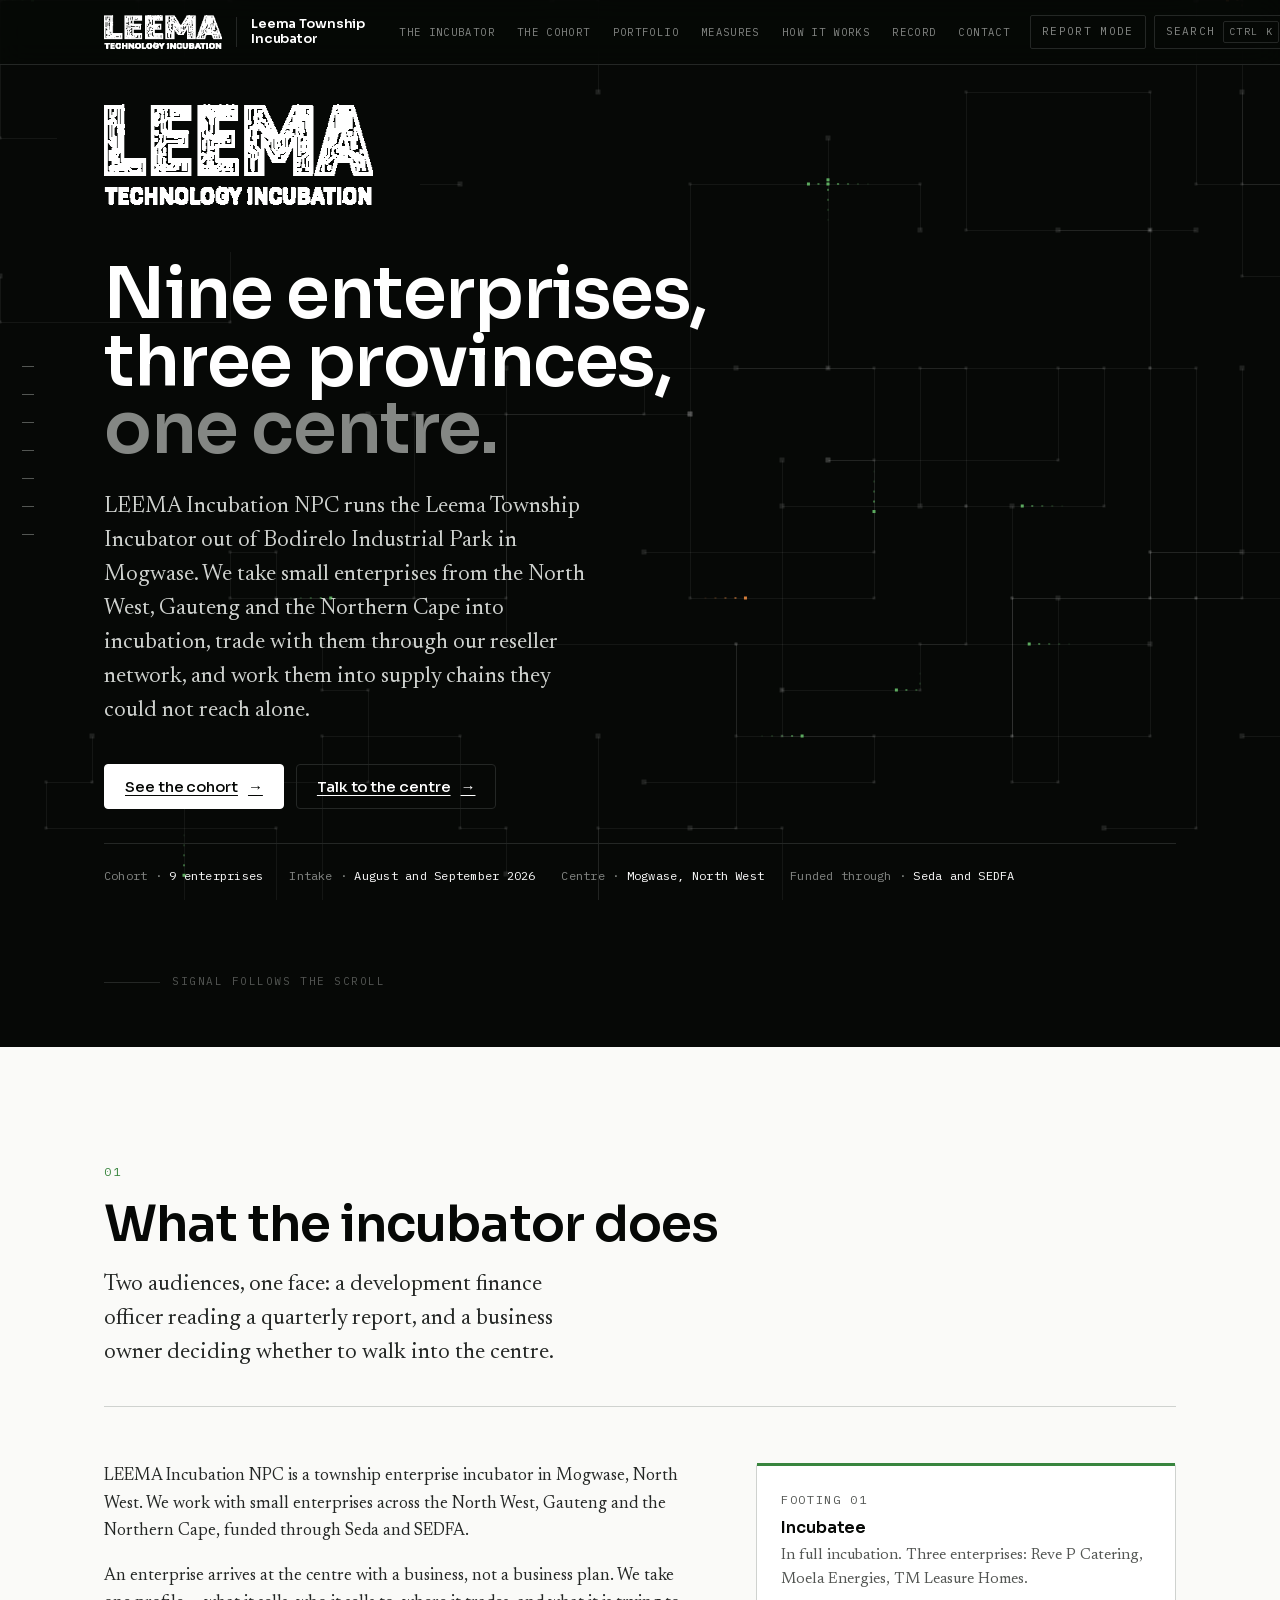
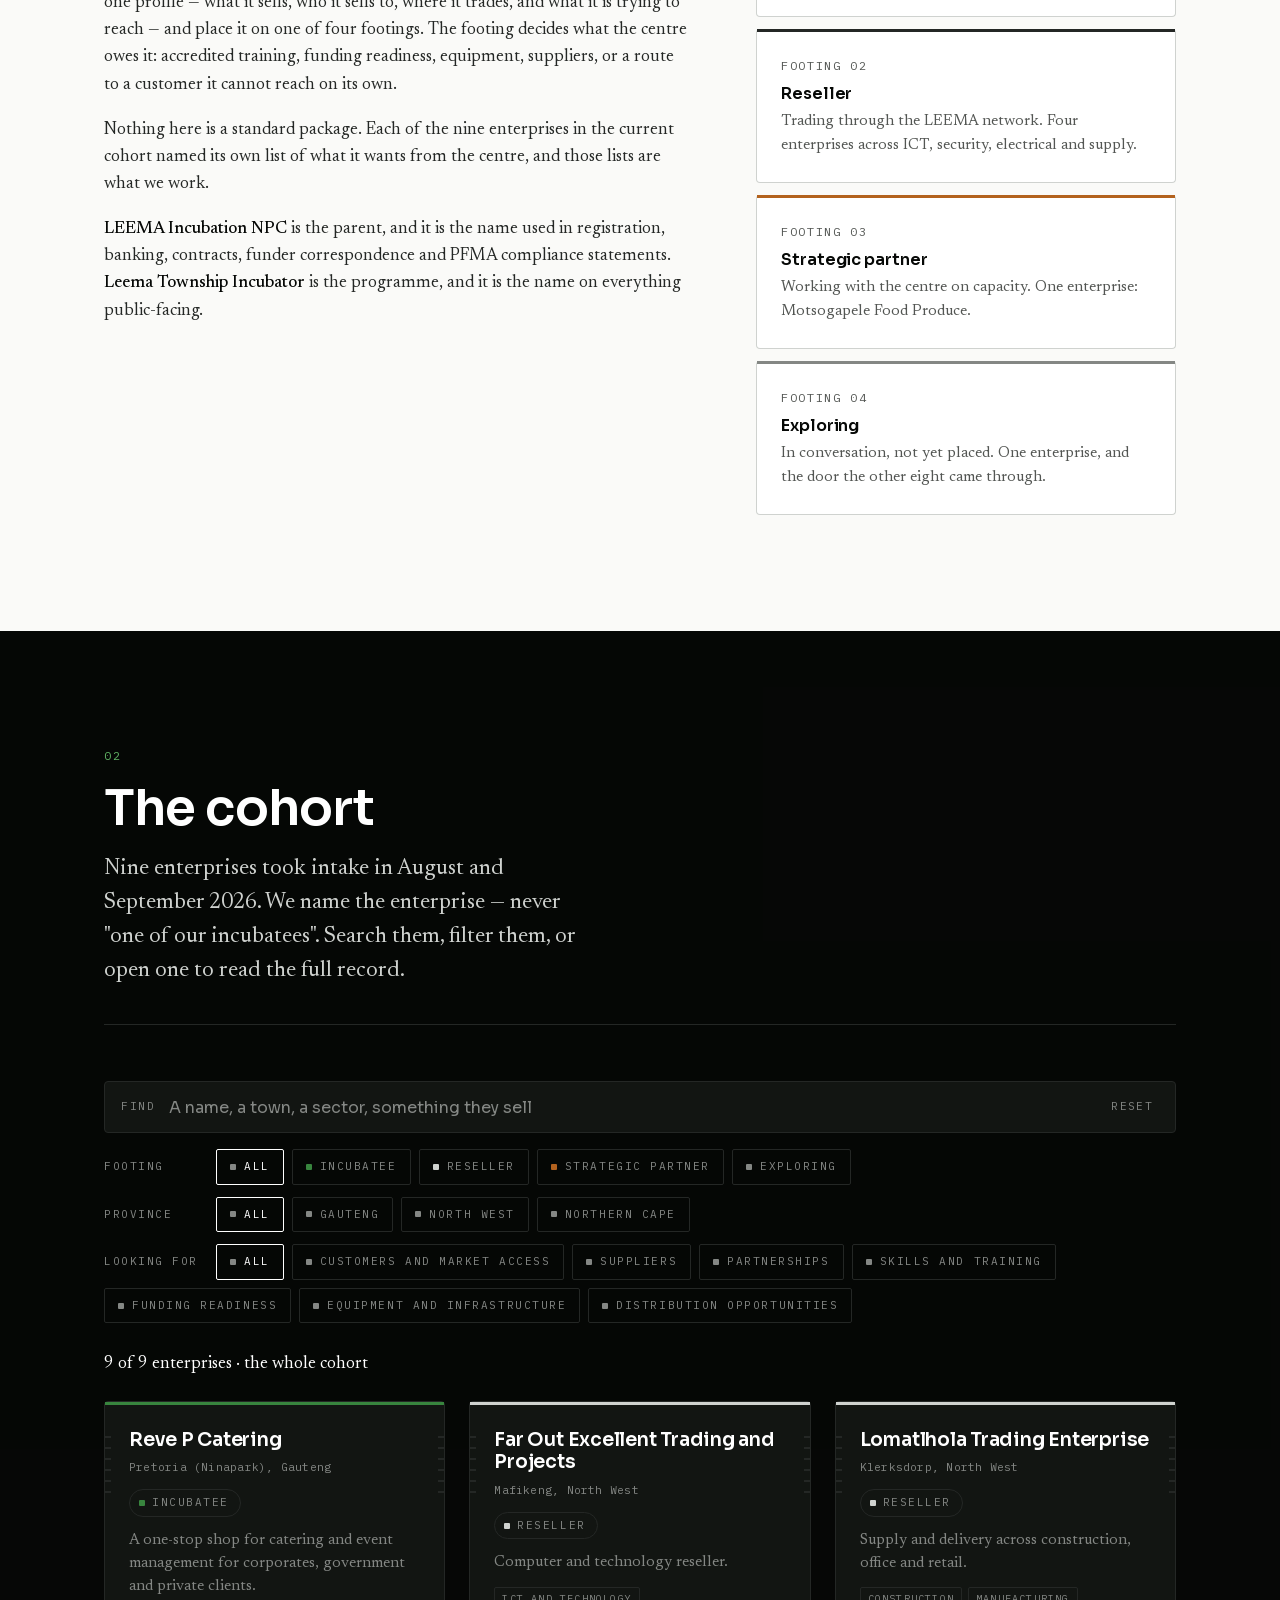
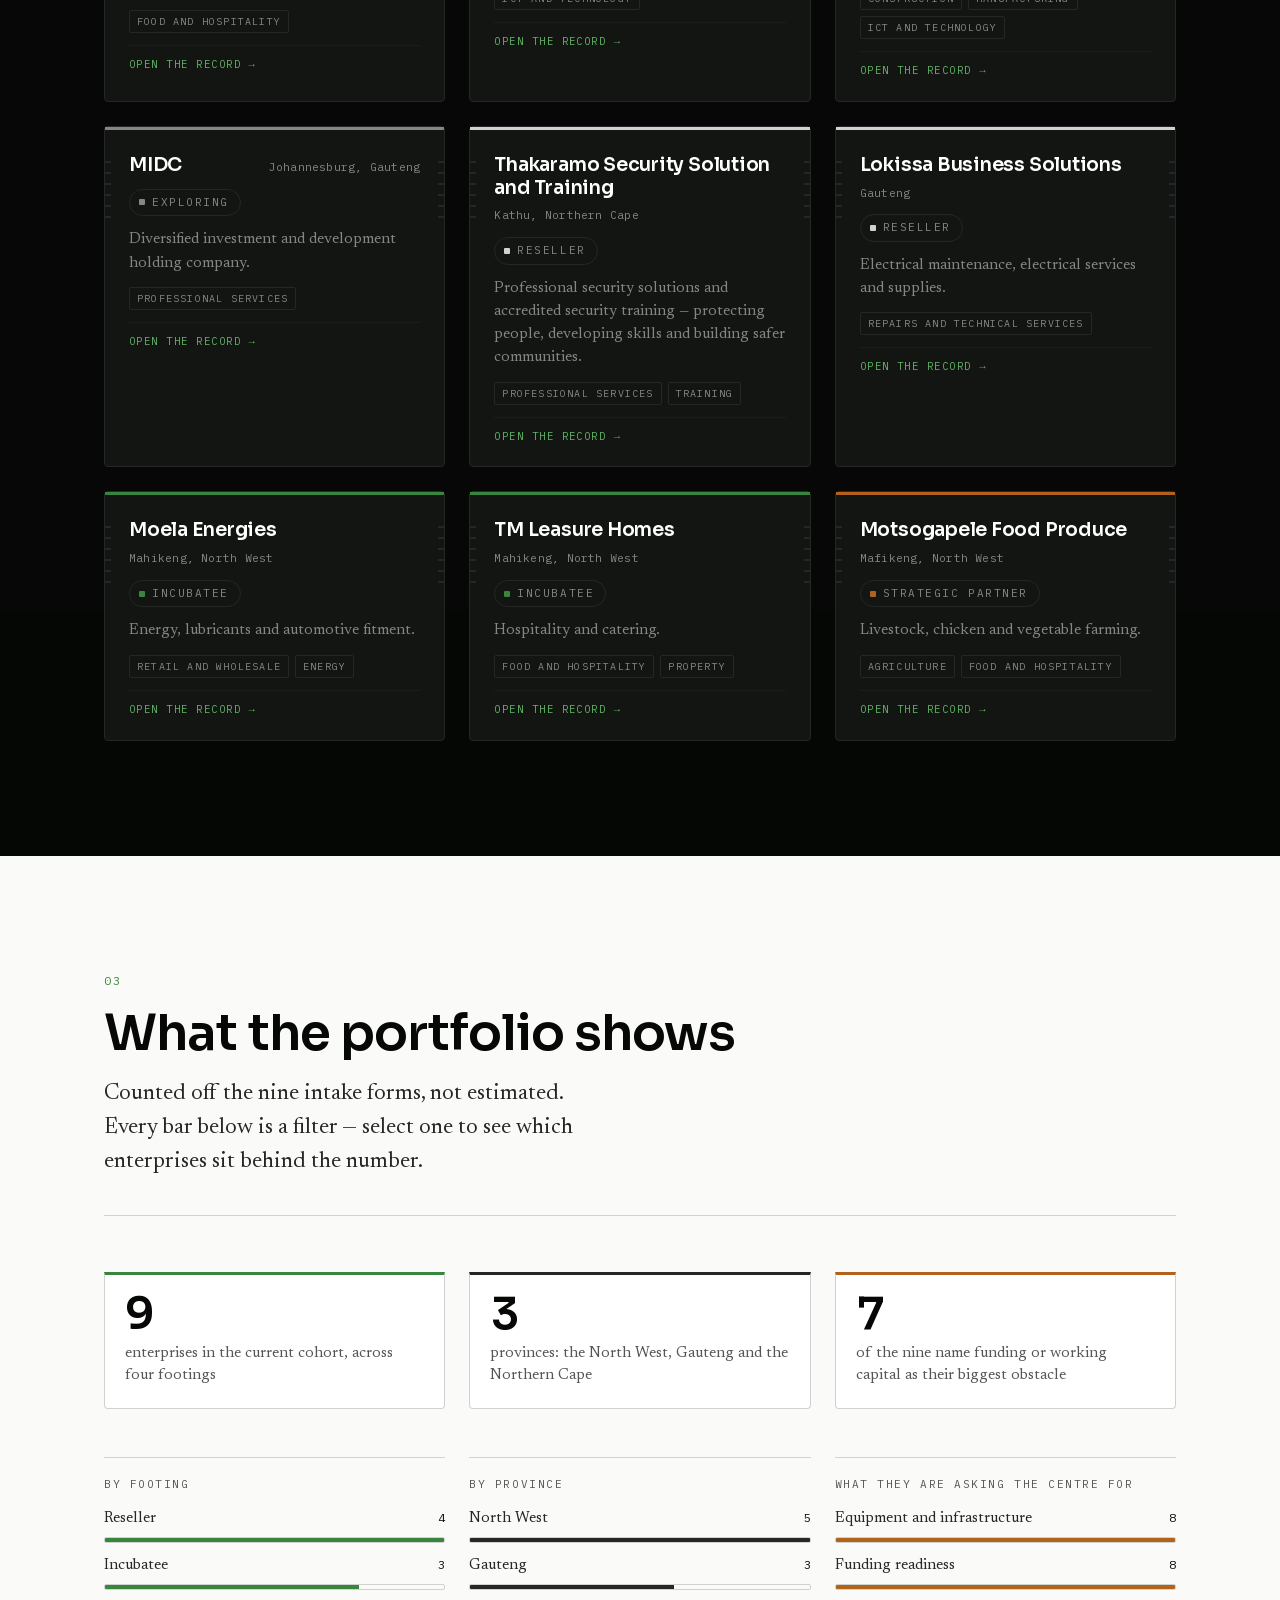
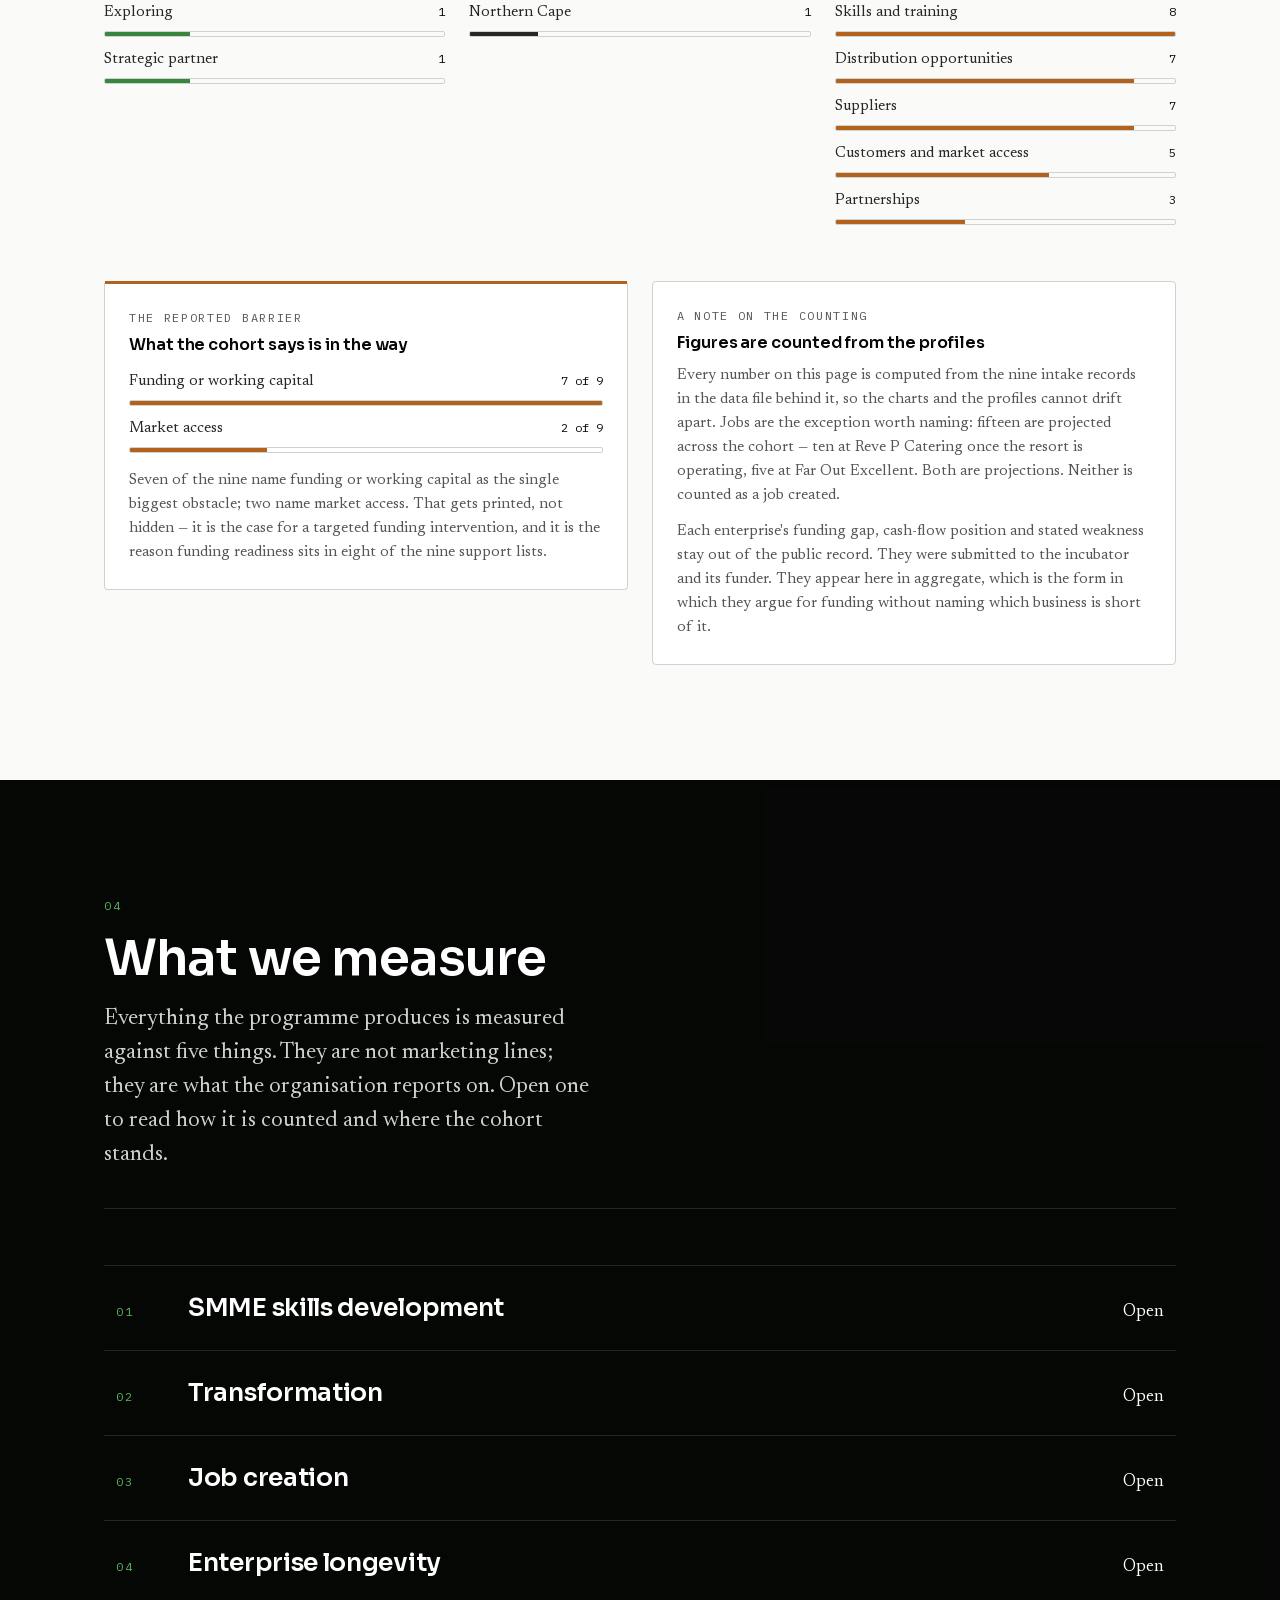
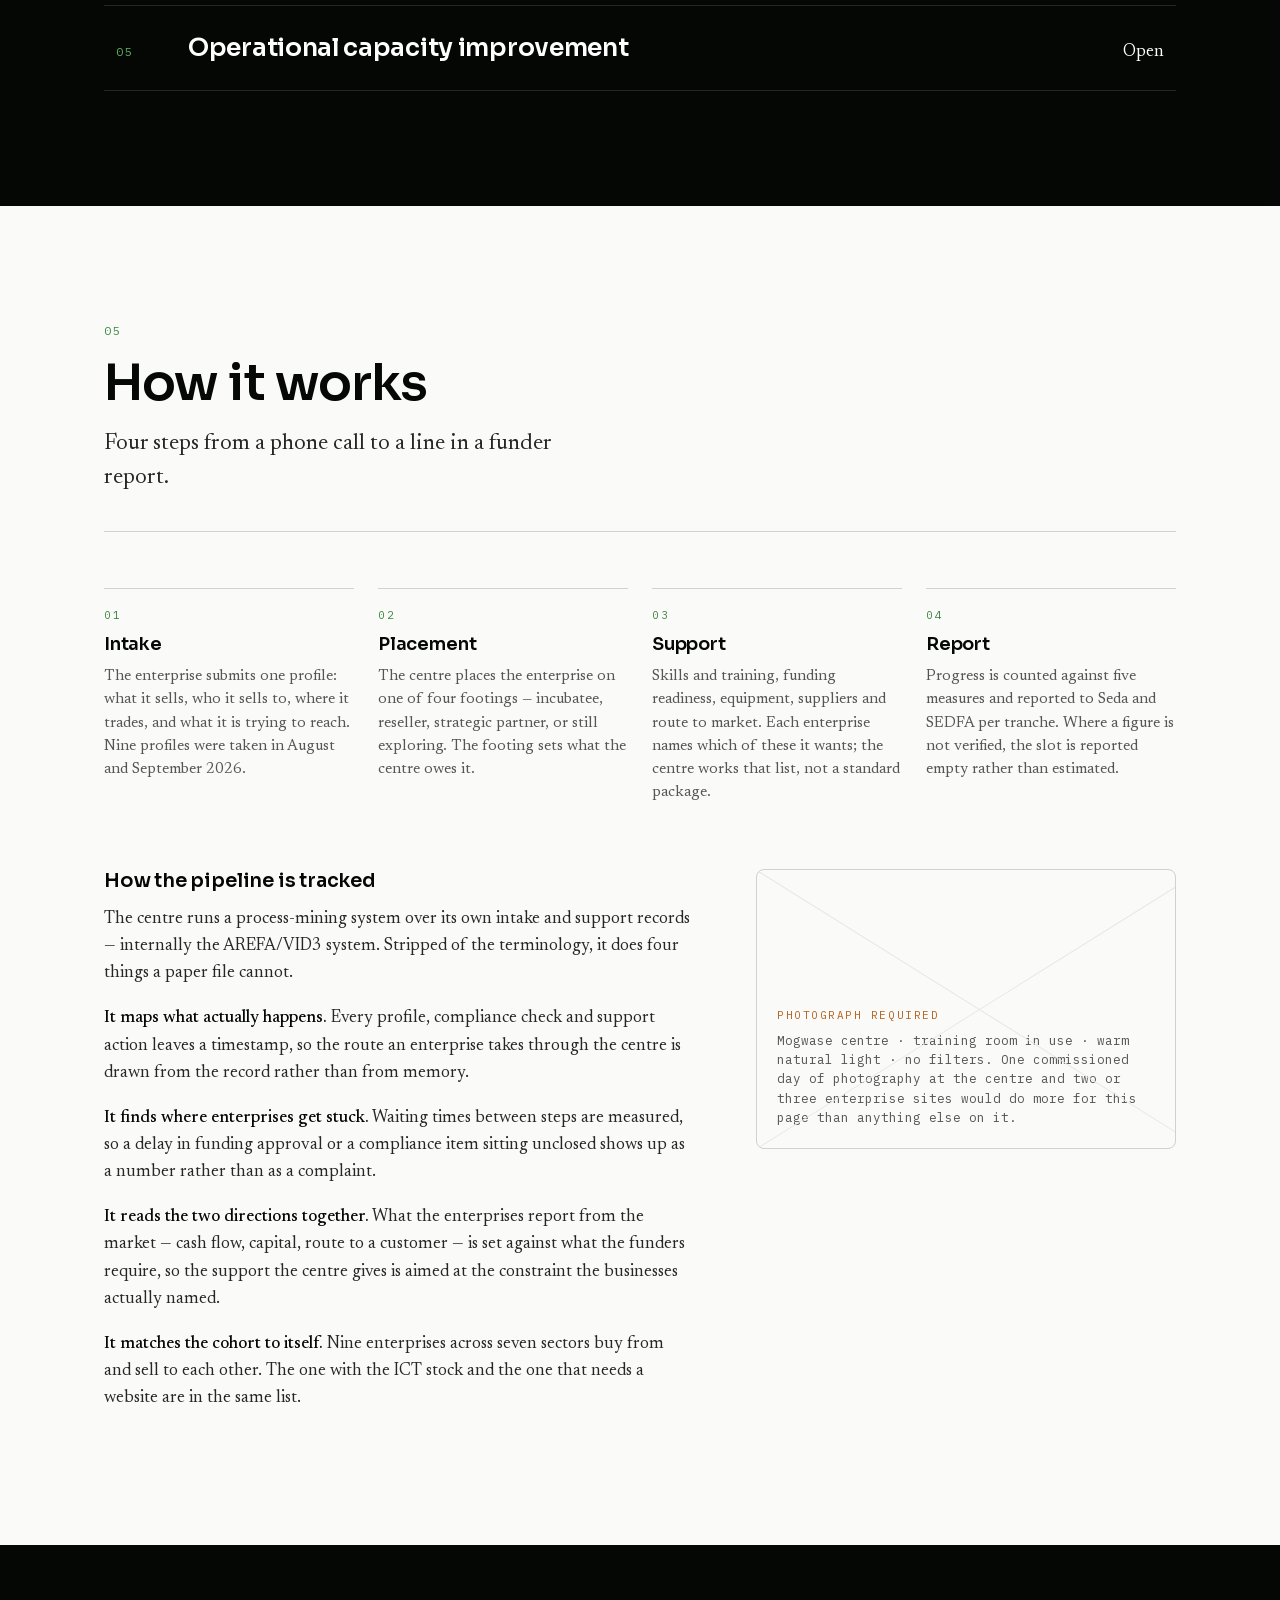
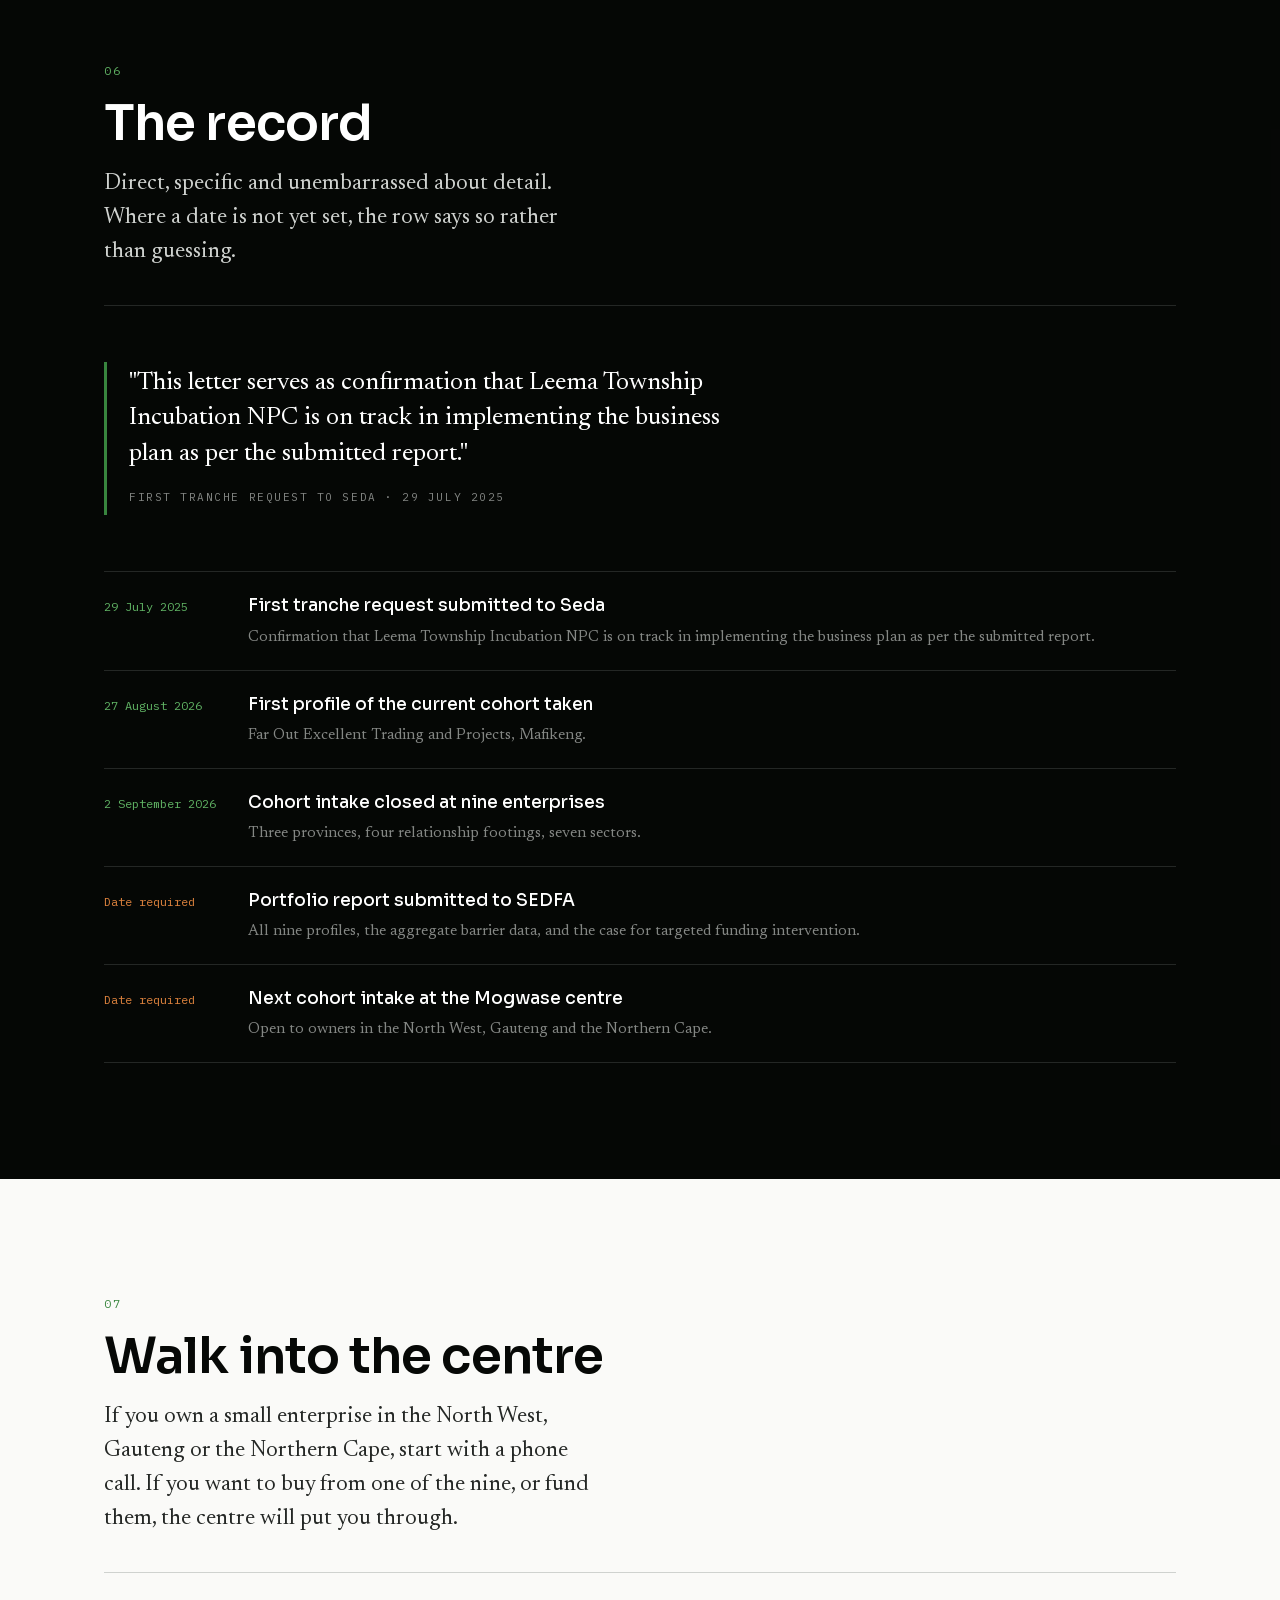
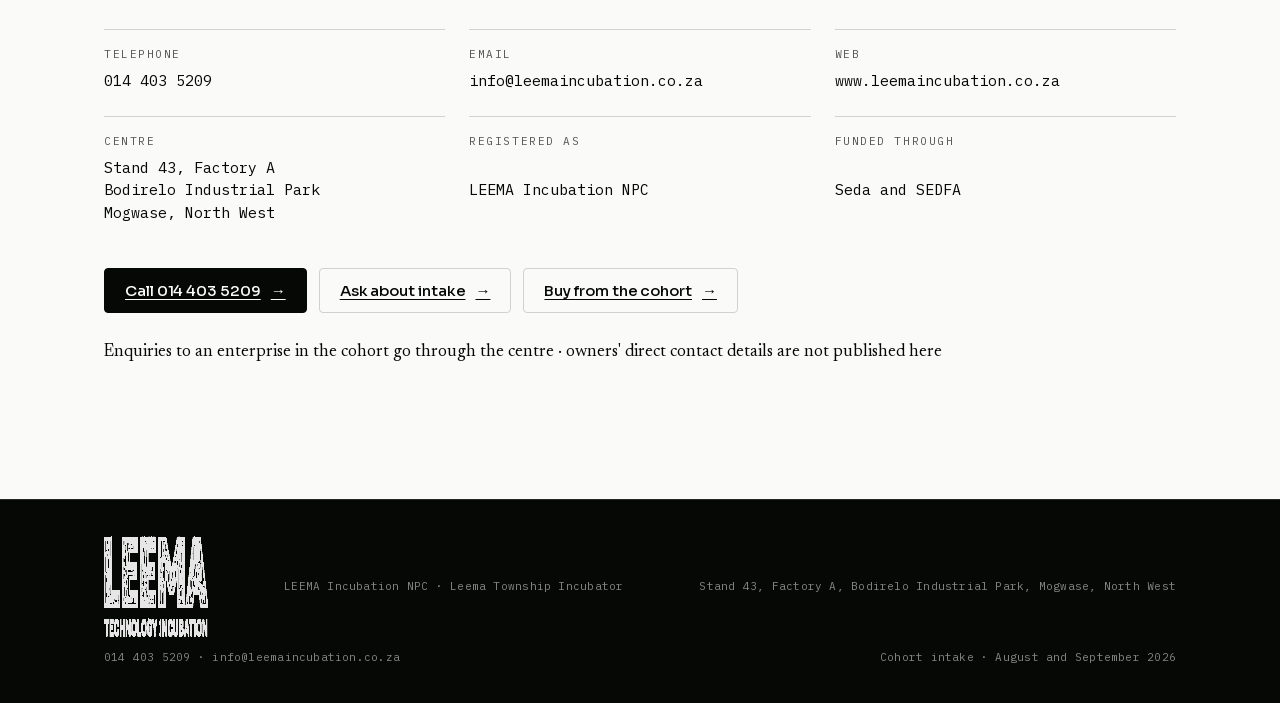
==== commit a5e54444: "Rebuild the site around the incubator and its cohort The page was about the brand system. It is now " ====
--- a/index.html
+++ b/index.html
@@ -315,66 +315,6 @@
 .filter:hover{color:var(--fg);border-color:var(--fg-mute)}
 .filter[aria-pressed="true"]{color:var(--fg);border-color:var(--fg)}
 
-/* ── System explorer ─────────────────────────────────────────────────────── */
-.swatches{display:grid;grid-template-columns:repeat(auto-fill,minmax(148px,1fr));gap:14px}
-.sw{border:1px solid var(--rule);border-radius:var(--r);background:var(--card);padding:0;overflow:hidden;
-  cursor:copy;text-align:left;display:grid;transition:border-color var(--t-ctl) var(--ease)}
-.sw:hover{border-color:var(--fg)}
-.sw .chip-col{height:76px;background:var(--c)}
-.sw .meta{padding:11px 12px 13px;display:grid;gap:3px}
-.sw .nm{font-family:"Sora",sans-serif;font-weight:500;font-size:13px}
-.sw .tk,.sw .hx{font-family:"IBM Plex Mono",monospace;font-size:10.5px;color:var(--fg-mute)}
-.sw .use{font-size:13px;color:var(--fg-mute);line-height:1.45;margin-top:3px}
-
-.spec{display:grid;gap:0;border:1px solid var(--rule);border-radius:var(--r);background:var(--card);overflow:hidden}
-.spec-ctl{display:flex;flex-wrap:wrap;align-items:center;gap:16px;padding:16px 20px;border-bottom:1px solid var(--rule)}
-.spec-ctl label{font-family:"IBM Plex Mono",monospace;font-size:11px;text-transform:uppercase;letter-spacing:0.14em;color:var(--fg-mute)}
-.spec-out{padding:26px 20px 30px;display:grid;gap:24px}
-.spec-line{display:grid;gap:8px}
-.spec-line .tag{font-family:"IBM Plex Mono",monospace;font-size:11px;text-transform:uppercase;letter-spacing:0.14em;color:var(--fg-mute)}
-.spec-line .sample{line-height:1.05;overflow:hidden;white-space:nowrap;text-overflow:ellipsis}
-.warn{display:none;align-items:flex-start;gap:10px;border-top:3px solid var(--ember-600);background:var(--ember-100);
-  color:var(--ember-700);padding:13px 16px;border-radius:0 0 var(--r) var(--r);font-size:15px}
-.warn.on{display:flex}
-.warn b{color:var(--ember-700);font-weight:500}
-.on-ink .warn{background:#20140a}
-
-input[type=range]{-webkit-appearance:none;appearance:none;height:20px;background:transparent;flex:1;min-width:140px;cursor:ew-resize}
-input[type=range]::-webkit-slider-runnable-track{height:1px;background:var(--rule)}
-input[type=range]::-moz-range-track{height:1px;background:var(--rule)}
-input[type=range]::-webkit-slider-thumb{-webkit-appearance:none;width:3px;height:18px;background:var(--accent);
-  border-radius:0;margin-top:-9px;border:0}
-input[type=range]::-moz-range-thumb{width:3px;height:18px;background:var(--accent);border-radius:0;border:0}
-
-/* Mark validator — the 120px floor, demonstrated rather than described. */
-.val{display:grid;gap:0;border:1px solid var(--rule);border-radius:var(--r);background:var(--card);overflow:hidden}
-.val-stage{min-height:230px;display:grid;place-items:center;padding:38px 20px;background:var(--ink-1000);position:relative}
-.val-stage .clearbox{position:relative;border:1px dashed var(--ink-600);display:grid;place-items:center}
-.val-stage img{display:block}
-.val-bar{background:var(--white);border-radius:1px}
-.val-note{position:absolute;left:14px;bottom:12px;font-family:"IBM Plex Mono",monospace;font-size:10.5px;
-  letter-spacing:0.1em;text-transform:uppercase;color:var(--ink-600)}
-.val-ctl{padding:16px 20px;display:flex;flex-wrap:wrap;gap:16px;align-items:center;border-top:1px solid var(--rule)}
-
-/* ── Voice ───────────────────────────────────────────────────────────────── */
-.voice{display:grid;gap:var(--gutter)}
-@media(min-width:960px){.voice{grid-template-columns:minmax(0,1fr) minmax(0,1fr)}}
-.editor{border:1px solid var(--rule);border-radius:var(--r);background:var(--card);display:grid;grid-template-rows:auto 1fr auto}
-.editor .bar{display:flex;justify-content:space-between;align-items:center;gap:12px;padding:12px 16px;border-bottom:1px solid var(--rule)}
-.editor textarea{border:0;background:transparent;color:var(--fg);font-family:"Newsreader",serif;font-size:17px;
-  line-height:1.6;padding:18px 16px;min-height:210px;resize:vertical;width:100%;outline:0}
-.editor .foot{display:flex;flex-wrap:wrap;gap:10px;padding:12px 16px;border-top:1px solid var(--rule);align-items:center}
-.findings{display:grid;gap:10px;align-content:start}
-.finding{border:1px solid var(--rule);border-top:3px solid var(--ember-600);border-radius:0 0 var(--r) var(--r);
-  background:var(--card);padding:14px 16px;display:grid;gap:5px}
-.finding.ok{border-top-color:var(--growth-600)}
-.finding .h{font-family:"Sora",sans-serif;font-weight:500;font-size:14px}
-.finding .d{font-size:15px;color:var(--fg-mute);line-height:1.5;margin:0}
-.finding .q{font-family:"IBM Plex Mono",monospace;font-size:11px;color:var(--fg-mute)}
-.hit{color:var(--ember-700);border-bottom:1px solid var(--ember-600)}
-.on-ink .hit{color:var(--ember-500)}
-.count{font-family:"IBM Plex Mono",monospace;font-size:11px;color:var(--fg-mute);letter-spacing:0.1em}
-
 /* ── Record ──────────────────────────────────────────────────────────────── */
 .quote{border-left:3px solid var(--growth-600);padding:4px 0 4px 22px;margin:0;max-width:660px}
 .quote p{font-size:clamp(19px,2.1vw,25px);line-height:1.42;color:var(--fg);margin:0 0 12px}
@@ -457,6 +397,105 @@
   body{background:#fff;color:#000}
   .band{padding-block:24px}
 }
+
+/* ── The cohort directory ────────────────────────────────────────────────────
+   Every enterprise is a component seated on the board: hairline outline, pads
+   down each edge, a three-pixel tier stripe along the top. Probing one expands
+   it across the full row rather than navigating away.
+   ──────────────────────────────────────────────────────────────────────── */
+.dir-controls{display:grid;gap:16px;margin-bottom:28px}
+.search{display:flex;align-items:center;gap:12px;border:1px solid var(--rule);border-radius:var(--r);
+  background:var(--card);padding:0 16px;height:52px}
+.search input{border:0;outline:0;background:transparent;color:var(--fg);width:100%;
+  font-family:"Sora",sans-serif;font-size:16px}
+.search input::placeholder{color:var(--fg-mute)}
+.search .lbl{font-family:"IBM Plex Mono",monospace;font-size:11px;text-transform:uppercase;
+  letter-spacing:0.14em;color:var(--fg-mute);flex:none}
+.search button{border:0;background:transparent;cursor:pointer;color:var(--fg-mute);flex:none;
+  font-family:"IBM Plex Mono",monospace;font-size:11px;text-transform:uppercase;letter-spacing:0.12em}
+.search button:hover{color:var(--fg)}
+
+.facets{display:grid;gap:12px}
+.facet{display:flex;flex-wrap:wrap;gap:8px;align-items:center}
+.facet>.k{font-family:"IBM Plex Mono",monospace;font-size:11px;text-transform:uppercase;
+  letter-spacing:0.14em;color:var(--fg-mute);width:104px;flex:none}
+@media(max-width:600px){.facet>.k{width:100%}}
+
+.ent-grid{display:grid;gap:var(--gutter)}
+@media(min-width:720px){.ent-grid{grid-template-columns:repeat(2,minmax(0,1fr))}}
+@media(min-width:1080px){.ent-grid{grid-template-columns:repeat(3,minmax(0,1fr))}}
+
+.ent{position:relative;background:var(--card);border:1px solid var(--rule);border-radius:var(--r);
+  padding:27px 24px 22px;text-align:left;cursor:pointer;display:grid;gap:12px;align-content:start;min-width:0;
+  transition:border-color var(--t-ctl) var(--ease)}
+.ent::before{content:"";position:absolute;inset:0 0 auto 0;height:3px;background:var(--stripe)}
+.ent:hover{border-color:var(--fg)}
+.ent.is-open{grid-column:1/-1;border-color:var(--fg);cursor:default}
+.ent .pads{position:absolute;top:34px;bottom:16px;width:7px;display:grid;gap:9px;grid-auto-rows:2px}
+.ent .pads.l{left:-1px}.ent .pads.r{right:-1px}
+.ent .pads i{background:var(--rule);display:block}
+.ent:hover .pads i,.ent.is-open .pads i{background:var(--stripe)}
+@media(max-width:719px){.ent .pads{display:none}}
+.ent-head{display:flex;flex-wrap:wrap;gap:8px 12px;align-items:baseline;justify-content:space-between}
+.ent-name{font-family:"Sora",sans-serif;font-weight:600;font-size:19px;line-height:1.2;letter-spacing:-0.012em}
+.ent-where{font-family:"IBM Plex Mono",monospace;font-size:11px;color:var(--fg-mute);letter-spacing:0.02em}
+.ent>.pill{justify-self:start}
+.ent-pitch{margin:0;font-size:15px;line-height:1.55;color:var(--fg-mute)}
+.ent-tags{display:flex;flex-wrap:wrap;gap:6px}
+.tag{font-family:"IBM Plex Mono",monospace;font-size:10px;text-transform:uppercase;letter-spacing:0.12em;
+  border:1px solid var(--rule);border-radius:2px;padding:3px 7px;color:var(--fg-mute);
+  background:transparent;line-height:1.5}
+button.tag{cursor:pointer;transition:color var(--t-ctl) var(--ease),border-color var(--t-ctl) var(--ease)}
+button.tag:hover{color:var(--fg);border-color:var(--fg)}
+.ent-more{font-family:"IBM Plex Mono",monospace;font-size:10.5px;text-transform:uppercase;
+  letter-spacing:0.14em;color:var(--accent);border-top:1px solid var(--rule-soft);padding-top:10px}
+
+/* The opened record. Two columns of labelled rows — a document, not a brochure. */
+.rec{display:grid;gap:0;border-top:1px solid var(--rule);margin-top:4px}
+@media(min-width:860px){.rec{grid-template-columns:repeat(2,minmax(0,1fr));column-gap:40px}}
+.rec-row{display:grid;grid-template-columns:132px minmax(0,1fr);gap:16px;padding:13px 0;
+  border-bottom:1px solid var(--rule-soft);align-items:baseline}
+@media(max-width:560px){.rec-row{grid-template-columns:1fr;gap:4px}}
+.rec-row .k{font-family:"IBM Plex Mono",monospace;font-size:10.5px;text-transform:uppercase;
+  letter-spacing:0.14em;color:var(--fg-mute)}
+.rec-row .v{font-size:15px;line-height:1.55;color:var(--fg-soft)}
+.rec-row .v em{font-style:normal;color:var(--fg)}
+.rec-wide{grid-column:1/-1}
+.ent-close{justify-self:start;margin-top:14px}
+
+/* ── Portfolio figures ───────────────────────────────────────────────────── */
+.figs{display:grid;gap:var(--gutter)}
+@media(min-width:760px){.figs{grid-template-columns:repeat(3,minmax(0,1fr))}}
+.figblock{border-top:1px solid var(--rule);padding-top:18px;display:grid;gap:14px;align-content:start}
+.figblock>.k{font-family:"IBM Plex Mono",monospace;font-size:11px;text-transform:uppercase;
+  letter-spacing:0.14em;color:var(--fg-mute)}
+.bars{display:grid;gap:11px}
+.bar{display:grid;gap:6px;cursor:pointer;background:transparent;border:0;padding:0;text-align:left;
+  border-radius:2px;transition:opacity var(--t-ctl) var(--ease)}
+.bar:hover{opacity:0.72}
+.bar .top{display:flex;justify-content:space-between;gap:12px;align-items:baseline}
+.bar .nm{font-size:15px;color:var(--fg-soft)}
+.bar .ct{font-family:"IBM Plex Mono",monospace;font-size:12px;color:var(--fg);font-variant-numeric:tabular-nums}
+.bar .track{height:6px;border:1px solid var(--rule);border-radius:2px;overflow:hidden;position:relative}
+.bar .fill{position:absolute;inset:0 auto 0 0;width:0;background:var(--c,var(--accent));
+  transition:width 760ms var(--ease)}
+/* Report mode promises nothing moves, so the bars arrive already drawn. */
+body[data-report="on"] .bar .fill{transition:none}
+.stat{display:grid;gap:6px;border-top:3px solid var(--stripe,var(--accent));background:var(--card);
+  border-inline:1px solid var(--rule);border-bottom:1px solid var(--rule);
+  border-radius:0 0 var(--r) var(--r);padding:18px 20px 20px}
+.stat .n{font-family:"Sora",sans-serif;font-weight:600;font-size:clamp(30px,3.4vw,44px);line-height:1;
+  letter-spacing:-0.02em;font-variant-numeric:tabular-nums}
+.stat .l{font-size:15px;color:var(--fg-mute);line-height:1.5}
+
+/* ── Pipeline ────────────────────────────────────────────────────────────── */
+.steps{display:grid;gap:var(--gutter);counter-reset:step}
+@media(min-width:820px){.steps{grid-template-columns:repeat(4,minmax(0,1fr))}}
+.step{border-top:1px solid var(--rule);padding-top:18px;display:grid;gap:9px;align-content:start;position:relative}
+.step::before{counter-increment:step;content:"0" counter(step);font-family:"IBM Plex Mono",monospace;
+  font-size:11px;letter-spacing:0.14em;color:var(--accent)}
+.step h3{font-size:18px}
+.step p{margin:0;font-size:15px;color:var(--fg-mute);line-height:1.55}
 </style>
 </head>
 <body data-report="off">
@@ -470,11 +509,11 @@
       <span class="prog">Leema Township<br>Incubator</span>
     </a>
     <nav class="nav-links" aria-label="Sections">
-      <a class="lnk" href="#who">Who we are</a>
+      <a class="lnk" href="#about">The incubator</a>
+      <a class="lnk" href="#cohort">The cohort</a>
+      <a class="lnk" href="#portfolio">Portfolio</a>
       <a class="lnk" href="#measures">Measures</a>
-      <a class="lnk" href="#enterprises">Enterprises</a>
-      <a class="lnk" href="#system">System</a>
-      <a class="lnk" href="#voice">Voice</a>
+      <a class="lnk" href="#pipeline">How it works</a>
       <a class="lnk" href="#record">Record</a>
       <a class="lnk" href="#contact">Contact</a>
       <span class="nav-tools">
@@ -488,11 +527,11 @@
 
 <nav class="rail" id="rail" aria-label="Page position">
   <ol>
-    <li><a href="#who"><span class="tick"></span><span class="lbl">01 · Who we are</span></a></li>
-    <li><a href="#measures"><span class="tick"></span><span class="lbl">02 · What we measure</span></a></li>
-    <li><a href="#enterprises"><span class="tick"></span><span class="lbl">03 · Enterprises</span></a></li>
-    <li><a href="#system"><span class="tick"></span><span class="lbl">04 · The system</span></a></li>
-    <li><a href="#voice"><span class="tick"></span><span class="lbl">05 · How we write</span></a></li>
+    <li><a href="#about"><span class="tick"></span><span class="lbl">01 · The incubator</span></a></li>
+    <li><a href="#cohort"><span class="tick"></span><span class="lbl">02 · The cohort</span></a></li>
+    <li><a href="#portfolio"><span class="tick"></span><span class="lbl">03 · What it shows</span></a></li>
+    <li><a href="#measures"><span class="tick"></span><span class="lbl">04 · What we measure</span></a></li>
+    <li><a href="#pipeline"><span class="tick"></span><span class="lbl">05 · How it works</span></a></li>
     <li><a href="#record"><span class="tick"></span><span class="lbl">06 · The record</span></a></li>
     <li><a href="#contact"><span class="tick"></span><span class="lbl">07 · Contact</span></a></li>
   </ol>
@@ -507,266 +546,222 @@
       <img src="assets/leema-mark-white.png" alt="LEEMA Technology Incubation" width="357" height="101">
       <span class="clear" aria-hidden="true"></span>
     </div>
-    <h1>Township enterprises,<br>built to still be trading<span class="l2">in five years.</span></h1>
-    <p class="lead" style="margin-top:26px">LEEMA Incubation NPC is a township enterprise incubator in Mogwase,
-      North West, working with small enterprises across the North West, Gauteng and the Northern Cape,
-      funded through Seda and SEDFA.</p>
+    <h1>Nine enterprises,<br>three provinces,<span class="l2">one centre.</span></h1>
+    <p class="lead" style="margin-top:26px">LEEMA Incubation NPC runs the Leema Township Incubator out of
+      Bodirelo Industrial Park in Mogwase. We take small enterprises from the North West, Gauteng and the
+      Northern Cape into incubation, trade with them through our reseller network, and work them into supply
+      chains they could not reach alone.</p>
     <div class="hero-cta">
-      <a class="btn" href="#contact">Talk to the centre <span aria-hidden="true">→</span></a>
-      <a class="btn ghost" href="#measures">What we report <span aria-hidden="true">→</span></a>
+      <a class="btn" href="#cohort">See the cohort <span aria-hidden="true">→</span></a>
+      <a class="btn ghost" href="#contact">Talk to the centre <span aria-hidden="true">→</span></a>
     </div>
     <div class="hero-meta">
-      <span>Programme · <b>Leema Township Incubator</b></span>
-      <span>Parent · <b>LEEMA Incubation NPC</b></span>
+      <span>Cohort · <b>9 enterprises</b></span>
+      <span>Intake · <b>August and September 2026</b></span>
       <span>Centre · <b>Mogwase, North West</b></span>
-      <span>Funders · <b>Seda and SEDFA</b></span>
+      <span>Funded through · <b>Seda and SEDFA</b></span>
     </div>
     <div class="scrollcue" aria-hidden="true"><i></i><span>Signal follows the scroll</span></div>
   </div>
 </section>
 
-<!-- ──────────────────────────────────────────────── 01 WHO WE ARE · paper ── -->
-<section id="who" class="band">
+<!-- ─────────────────────────────────────────── 01 THE INCUBATOR · paper ── -->
+<section id="about" class="band">
   <div class="wrap">
     <div class="sec-head" data-rise>
       <span class="eyebrow is-accent">01</span>
-      <h2>Who we are</h2>
+      <h2>What the incubator does</h2>
       <p class="lead">Two audiences, one face: a development finance officer reading a quarterly report,
         and a business owner deciding whether to walk into the centre.</p>
     </div>
     <div class="split">
       <div class="prose" data-rise>
-        <p>The organisation supports three kinds of relationship at once — incubatees in full incubation,
-          resellers trading through the LEEMA network, and strategic partners. That structure is the reason
-          the brand speaks to both audiences without changing its voice.</p>
-        <p><strong>LEEMA Incubation NPC</strong> is the parent, and it is the name used in registration, banking,
-          contracts, funder correspondence and PFMA compliance statements. <strong>Leema Township Incubator</strong>
-          is the programme, and it is the name used in everything public-facing: this website, intake, training,
-          certificates and community materials.</p>
-        <p>The centre is at Stand 43, Factory A, Bodirelo Industrial Park, Mogwase. The door is open to owners
-          in the North West, Gauteng and the Northern Cape.</p>
-        <div class="grid g-2" style="margin-top:32px">
+        <p>LEEMA Incubation NPC is a township enterprise incubator in Mogwase, North West. We work with small
+          enterprises across the North West, Gauteng and the Northern Cape, funded through Seda and SEDFA.</p>
+        <p>An enterprise arrives at the centre with a business, not a business plan. We take one profile —
+          what it sells, who it sells to, where it trades, and what it is trying to reach — and place it on
+          one of four footings. The footing decides what the centre owes it: accredited training, funding
+          readiness, equipment, suppliers, or a route to a customer it cannot reach on its own.</p>
+        <p>Nothing here is a standard package. Each of the nine enterprises in the current cohort named its
+          own list of what it wants from the centre, and those lists are what we work.</p>
+        <p><strong>LEEMA Incubation NPC</strong> is the parent, and it is the name used in registration,
+          banking, contracts, funder correspondence and PFMA compliance statements.
+          <strong>Leema Township Incubator</strong> is the programme, and it is the name on everything
+          public-facing.</p>
+      </div>
+      <div data-rise>
+        <div class="grid" style="gap:12px">
           <div class="card" data-tier="incubatee" data-stripe>
-            <span class="eyebrow">Parent</span>
-            <h3 class="as-h4" style="margin:8px 0 6px">LEEMA Incubation NPC</h3>
-            <p style="margin:0;font-size:15px;color:var(--fg-mute)">Registration, banking, contracts,
-              funder correspondence, PFMA compliance statements.</p>
+            <span class="eyebrow">Footing 01</span>
+            <h3 class="as-h4" style="margin:8px 0 6px">Incubatee</h3>
+            <p style="margin:0;font-size:15px;color:var(--fg-mute)">In full incubation. Three enterprises:
+              Reve P Catering, Moela Energies, TM Leasure Homes.</p>
           </div>
           <div class="card" data-tier="reseller" data-stripe>
-            <span class="eyebrow">Programme</span>
-            <h3 class="as-h4" style="margin:8px 0 6px">Leema Township Incubator</h3>
-            <p style="margin:0;font-size:15px;color:var(--fg-mute)">Website, intake, training, certificates,
-              community materials.</p>
+            <span class="eyebrow">Footing 02</span>
+            <h3 class="as-h4" style="margin:8px 0 6px">Reseller</h3>
+            <p style="margin:0;font-size:15px;color:var(--fg-mute)">Trading through the LEEMA network.
+              Four enterprises across ICT, security, electrical and supply.</p>
+          </div>
+          <div class="card" data-tier="partner" data-stripe>
+            <span class="eyebrow">Footing 03</span>
+            <h3 class="as-h4" style="margin:8px 0 6px">Strategic partner</h3>
+            <p style="margin:0;font-size:15px;color:var(--fg-mute)">Working with the centre on capacity.
+              One enterprise: Motsogapele Food Produce.</p>
+          </div>
+          <div class="card" data-tier="exploring" data-stripe>
+            <span class="eyebrow">Footing 04</span>
+            <h3 class="as-h4" style="margin:8px 0 6px">Exploring</h3>
+            <p style="margin:0;font-size:15px;color:var(--fg-mute)">In conversation, not yet placed.
+              One enterprise, and the door the other eight came through.</p>
           </div>
         </div>
+      </div>
+    </div>
+  </div>
+</section>
+
+<!-- ────────────────────────────────────────────── 02 THE COHORT · ink ── -->
+<section id="cohort" class="band on-ink">
+  <div class="wrap">
+    <div class="sec-head" data-rise>
+      <span class="eyebrow is-accent">02</span>
+      <h2>The cohort</h2>
+      <p class="lead">Nine enterprises took intake in August and September 2026. We name the enterprise —
+        never "one of our incubatees". Search them, filter them, or open one to read the full record.</p>
+    </div>
+
+    <div class="dir-controls" data-rise>
+      <div class="search">
+        <span class="lbl">Find</span>
+        <label class="skip" for="entSearch">Search the cohort</label>
+        <input id="entSearch" type="search" autocomplete="off" spellcheck="false"
+          placeholder="A name, a town, a sector, something they sell">
+        <button type="button" id="entReset">Reset</button>
+      </div>
+      <div class="facets">
+        <div class="facet" id="facetTier"  role="group" aria-label="Filter by footing"><span class="k">Footing</span></div>
+        <div class="facet" id="facetProv"  role="group" aria-label="Filter by province"><span class="k">Province</span></div>
+        <div class="facet" id="facetLook"  role="group" aria-label="Filter by what they are looking for"><span class="k">Looking for</span></div>
+      </div>
+    </div>
+
+    <p class="count" id="entCount" data-rise style="margin:0 0 22px"></p>
+    <div class="ent-grid" id="entGrid" data-rise></div>
+    <p class="count" id="entEmpty" hidden style="margin-top:8px"></p>
+  </div>
+</section>
+
+<!-- ──────────────────────────────────────── 03 WHAT IT SHOWS · paper ── -->
+<section id="portfolio" class="band">
+  <div class="wrap">
+    <div class="sec-head" data-rise>
+      <span class="eyebrow is-accent">03</span>
+      <h2>What the portfolio shows</h2>
+      <p class="lead">Counted off the nine intake forms, not estimated. Every bar below is a filter —
+        select one to see which enterprises sit behind the number.</p>
+    </div>
+
+    <div class="grid g-3" style="margin-bottom:48px" data-rise>
+      <div class="stat" data-tier="incubatee"><span class="n">9</span>
+        <span class="l">enterprises in the current cohort, across four footings</span></div>
+      <div class="stat" data-tier="reseller"><span class="n">3</span>
+        <span class="l">provinces: the North West, Gauteng and the Northern Cape</span></div>
+      <div class="stat" data-tier="partner"><span class="n">7</span>
+        <span class="l">of the nine name funding or working capital as their biggest obstacle</span></div>
+    </div>
+
+    <div class="figs" data-rise>
+      <div class="figblock">
+        <span class="k">By footing</span>
+        <div class="bars" id="barTier"></div>
+      </div>
+      <div class="figblock">
+        <span class="k">By province</span>
+        <div class="bars" id="barProv"></div>
+      </div>
+      <div class="figblock">
+        <span class="k">What they are asking the centre for</span>
+        <div class="bars" id="barLook"></div>
+      </div>
+    </div>
+
+    <div class="grid g-2" style="margin-top:56px;align-items:start">
+      <div class="card" data-tier="partner" data-stripe data-rise>
+        <span class="eyebrow">The reported barrier</span>
+        <h3 class="as-h4" style="margin:8px 0 14px">What the cohort says is in the way</h3>
+        <div class="bars" id="barBarrier"></div>
+        <p style="margin:16px 0 0;font-size:15px;color:var(--fg-mute)">Seven of the nine name funding or
+          working capital as the single biggest obstacle; two name market access. That gets printed,
+          not hidden — it is the case for a targeted funding intervention, and it is the reason funding
+          readiness sits in eight of the nine support lists.</p>
+      </div>
+      <div class="card" data-rise>
+        <span class="eyebrow">A note on the counting</span>
+        <h3 class="as-h4" style="margin:8px 0 10px">Figures are counted from the profiles</h3>
+        <p style="margin:0 0 12px;font-size:15px;color:var(--fg-mute)">Every number on this page is computed
+          from the nine intake records in the data file behind it, so the charts and the profiles cannot
+          drift apart. Jobs are the exception worth naming: fifteen are projected across the cohort — ten at
+          Reve P Catering once the resort is operating, five at Far Out Excellent. Both are projections.
+          Neither is counted as a job created.</p>
+        <p style="margin:0;font-size:15px;color:var(--fg-mute)">Each enterprise's funding gap, cash-flow
+          position and stated weakness stay out of the public record. They were submitted to the incubator
+          and its funder. They appear here in aggregate, which is the form in which they argue for funding
+          without naming which business is short of it.</p>
+      </div>
+    </div>
+  </div>
+</section>
+
+<!-- ───────────────────────────────────────────── 04 MEASURES · ink ── -->
+<section id="measures" class="band on-ink">
+  <div class="wrap">
+    <div class="sec-head" data-rise>
+      <span class="eyebrow is-accent">04</span>
+      <h2>What we measure</h2>
+      <p class="lead">Everything the programme produces is measured against five things. They are not
+        marketing lines; they are what the organisation reports on. Open one to read how it is counted
+        and where the cohort stands.</p>
+    </div>
+    <div class="meas" id="meas" data-rise></div>
+  </div>
+</section>
+
+<!-- ─────────────────────────────────────────── 05 HOW IT WORKS · paper ── -->
+<section id="pipeline" class="band">
+  <div class="wrap">
+    <div class="sec-head" data-rise>
+      <span class="eyebrow is-accent">05</span>
+      <h2>How it works</h2>
+      <p class="lead">Four steps from a phone call to a line in a funder report.</p>
+    </div>
+    <div class="steps" id="steps" data-rise></div>
+
+    <div class="split" style="margin-top:64px">
+      <div class="prose" data-rise>
+        <h3 style="margin-bottom:14px">How the pipeline is tracked</h3>
+        <p>The centre runs a process-mining system over its own intake and support records — internally
+          the AREFA/VID3 system. Stripped of the terminology, it does four things a paper file cannot.</p>
+        <p><strong>It maps what actually happens.</strong> Every profile, compliance check and support
+          action leaves a timestamp, so the route an enterprise takes through the centre is drawn from the
+          record rather than from memory.</p>
+        <p><strong>It finds where enterprises get stuck.</strong> Waiting times between steps are measured,
+          so a delay in funding approval or a compliance item sitting unclosed shows up as a number rather
+          than as a complaint.</p>
+        <p><strong>It reads the two directions together.</strong> What the enterprises report from the
+          market — cash flow, capital, route to a customer — is set against what the funders require, so
+          the support the centre gives is aimed at the constraint the businesses actually named.</p>
+        <p><strong>It matches the cohort to itself.</strong> Nine enterprises across seven sectors buy from
+          and sell to each other. The one with the ICT stock and the one that needs a website are in the
+          same list.</p>
       </div>
       <div data-rise>
         <div class="shot" role="img" aria-label="Image position: photograph required of the Mogwase centre, training room in use">
           <span class="k">Photograph required</span>
           <span class="v">Mogwase centre · training room in use · warm natural light · no filters.
             One commissioned day of photography at the centre and two or three enterprise sites
-            would change the brand more than any other single spend.</span>
+            would do more for this page than anything else on it.</span>
         </div>
-        <div class="cline" style="margin-top:20px">
-          <span class="k">Centre</span>
-          <span class="v">Stand 43, Factory A<br>Bodirelo Industrial Park<br>Mogwase, North West</span>
-        </div>
-      </div>
-    </div>
-  </div>
-</section>
-
-<!-- ───────────────────────────────────────────── 02 MEASURES · ink ── -->
-<section id="measures" class="band on-ink">
-  <div class="wrap">
-    <div class="sec-head" data-rise>
-      <span class="eyebrow is-accent">02</span>
-      <h2>What we measure</h2>
-      <p class="lead">Everything the programme produces is measured against five things. They are not
-        marketing lines; they are what the organisation reports on. Open one to read how it is counted.</p>
-    </div>
-    <div class="meas" id="meas" data-rise></div>
-
-    <div class="grid g-2" style="margin-top:56px;align-items:start">
-      <div class="card" data-tier="partner" data-stripe data-rise>
-        <span class="eyebrow">Reported barrier</span>
-        <h3 class="as-h4" style="margin:8px 0 14px">What the cohort says is in the way</h3>
-        <div class="meter">
-          <div class="track"><span class="fill" data-fill="75"></span></div>
-          <div class="cap"><span>Funding and market access</span><span class="fig">75%</span></div>
-        </div>
-        <p style="margin:14px 0 0;font-size:15px;color:var(--fg-mute)">Three quarters of the cohort names funding
-          and market access. That gets printed, not hidden.</p>
-      </div>
-      <div class="card" data-rise>
-        <span class="eyebrow">Counting note</span>
-        <h3 class="as-h4" style="margin:8px 0 10px">Projections are written as projections</h3>
-        <p style="margin:0;font-size:15px;color:var(--fg-mute)">A projected job is not a created job, and the two
-          are never added together. Where a figure has not been verified against the register, this site shows the
-          slot and names the number required rather than filling it with an estimate.</p>
-      </div>
-    </div>
-  </div>
-</section>
-
-<!-- ──────────────────────────────────────── 03 ENTERPRISES · paper ── -->
-<section id="enterprises" class="band">
-  <div class="wrap">
-    <div class="sec-head" data-rise>
-      <span class="eyebrow is-accent">03</span>
-      <h2>Enterprises on the board</h2>
-      <p class="lead">We name the enterprise. Never "one of our incubatees". Relationship tiers are fixed:
-        incubatee green, reseller ink, strategic partner ember, exploring grey.</p>
-    </div>
-    <div class="filters" id="filters" data-rise></div>
-    <p class="count" id="chipCount" data-rise style="margin:-14px 0 26px"></p>
-    <div class="chips" id="chips" data-rise></div>
-    <p class="count" style="margin-top:22px">Tier markers below are placeholders · the enterprise register is the source of record</p>
-  </div>
-</section>
-
-<!-- ──────────────────────────────────────────── 04 THE SYSTEM · ink ── -->
-<section id="system" class="band on-ink">
-  <div class="wrap">
-    <div class="sec-head" data-rise>
-      <span class="eyebrow is-accent">04</span>
-      <h2>The system, running</h2>
-      <p class="lead">Ink and paper carry roughly nine tenths of every surface. Two accents do the rest:
-        growth for what grows, ember for what is being built. Everything here is live — take a token,
-        set the type, test the mark.</p>
-    </div>
-
-    <h3 style="margin-bottom:16px">Colour</h3>
-    <p class="count" style="margin:0 0 18px">Click to copy the oklch value · shift-click for the hex fallback</p>
-    <div class="swatches" id="swatches" data-rise></div>
-
-    <div class="grid g-2" style="margin-top:64px;align-items:start">
-      <div data-rise>
-        <h3 style="margin-bottom:16px">Type</h3>
-        <p class="count" style="margin:0 0 18px">Three faces, each with one job · drag to set the body size</p>
-        <div class="spec">
-          <div class="spec-ctl">
-            <label for="typeSize">Body size</label>
-            <input type="range" id="typeSize" min="11" max="34" value="17" step="1" aria-describedby="typeWarn">
-            <span class="fig" id="typeVal" style="min-width:52px;text-align:right">17px</span>
-          </div>
-          <div class="spec-out">
-            <div class="spec-line">
-              <span class="tag">Sora 600 · display, headings, buttons, labels</span>
-              <span class="sample sora" id="s1" style="font-size:44px;letter-spacing:-0.02em">Enterprise longevity</span>
-            </div>
-            <div class="spec-line">
-              <span class="tag">Newsreader 400 · body, leads, descriptions</span>
-              <span class="sample" id="s2" style="font-size:17px;white-space:normal;line-height:1.6">Businesses still trading in five years, not just registered.</span>
-            </div>
-            <div class="spec-line">
-              <span class="tag">IBM Plex Mono 400 · dates, amounts, figures</span>
-              <span class="sample mono" id="s3" style="font-size:15px">R800 000 · 29 July 2025 · 014 403 5209 · 75%</span>
-            </div>
-          </div>
-          <div class="warn" id="typeWarn" role="status">
-            <span aria-hidden="true">·</span>
-            <span><b>Below the floor.</b> Body text is never set below 15px on screen or 10pt in print.</span>
-          </div>
-        </div>
-      </div>
-
-      <div data-rise>
-        <h3 style="margin-bottom:16px">The mark</h3>
-        <p class="count" style="margin:0 0 18px">Drag below 120px and watch the traces fill in</p>
-        <div class="val">
-          <div class="val-stage">
-            <div class="clearbox" id="clearBox">
-              <img src="assets/leema-mark-white.png" id="valMark" alt="LEEMA Technology Incubation at the selected size">
-              <div class="val-bar" id="valBar" hidden></div>
-            </div>
-            <span class="val-note" id="valNote">Clear space equals the height of the E in LEEMA</span>
-          </div>
-          <div class="val-ctl">
-            <label for="markSize" class="eyebrow" style="letter-spacing:0.14em">Width</label>
-            <input type="range" id="markSize" min="60" max="360" value="240" step="1">
-            <span class="fig" id="markVal" style="min-width:60px;text-align:right">240px</span>
-          </div>
-          <div class="warn" id="markWarn" role="status">
-            <span aria-hidden="true">·</span>
-            <span><b>Below the 120px floor.</b> The circuit traces fill in and the mark reads as a black bar.
-              Minimum reproduction is 28mm in print and 120px on screen.</span>
-          </div>
-        </div>
-      </div>
-    </div>
-
-    <div class="grid g-3" style="margin-top:56px">
-      <div class="card" data-rise><span class="eyebrow">Corners</span>
-        <p style="margin:10px 0 0;font-size:15px;color:var(--fg-mute)">Zero to four pixels. Eight is the maximum
-          and is reserved for photographic containers. Pills appear only on status markers.</p></div>
-      <div class="card" data-rise><span class="eyebrow">Rules and cards</span>
-        <p style="margin:10px 0 0;font-size:15px;color:var(--fg-mute)">One-pixel hairline, four-pixel corners,
-          24 pixels of padding, no shadow at rest. A status takes a three-pixel stripe along the top edge —
-          never a coloured left border.</p></div>
-      <div class="card" data-rise><span class="eyebrow">Motion</span>
-        <p style="margin:10px 0 0;font-size:15px;color:var(--fg-mute)">120ms on control states, 180ms on disclosure,
-          one easing curve. The board behind this page is substrate, not content. Report mode stills it.</p></div>
-    </div>
-  </div>
-</section>
-
-<!-- ──────────────────────────────────────────── 05 VOICE · paper ── -->
-<section id="voice" class="band">
-  <div class="wrap">
-    <div class="sec-head" data-rise>
-      <span class="eyebrow is-accent">05</span>
-      <h2>How we write</h2>
-      <p class="lead">Grounded and practical. Plain language for township entrepreneurs, precise enough for a
-        development finance officer. Type a sentence and the house rules read it back.</p>
-    </div>
-    <div class="voice">
-      <div class="editor" data-rise>
-        <div class="bar">
-          <span class="eyebrow">Draft</span>
-          <span class="count" id="vCount">0 characters</span>
-        </div>
-        <label class="skip" for="vIn">Draft text to check against the house voice</label>
-        <textarea id="vIn" spellcheck="true" placeholder="Write a sentence the way you would send it to a funder."></textarea>
-        <div class="foot">
-          <button class="btn ghost" id="vFix" style="padding:10px 14px;font-size:14px">Apply number conventions</button>
-          <button class="btn ghost" id="vSample" style="padding:10px 14px;font-size:14px">Load a failing example</button>
-          <button class="btn ghost" id="vClear" style="padding:10px 14px;font-size:14px">Clear</button>
-        </div>
-      </div>
-      <div class="findings" id="vOut" role="status" aria-live="polite" data-rise></div>
-    </div>
-
-    <div class="grid g-2" style="margin-top:56px;align-items:start">
-      <div class="prose" data-rise>
-        <h3 style="margin-bottom:14px">The rules it is reading</h3>
-        <p><strong>Say the thing, then the number.</strong> "Ten new jobs projected once the resort is operating"
-          beats "significant employment impact".</p>
-        <p><strong>Name the enterprise.</strong> Reve P Catering, Moela Energies, Thakaramo Security Solution
-          and Training. Never "one of our incubatees".</p>
-        <p><strong>We</strong> for the incubator, <strong>you</strong> for the entrepreneur, the business's own
-          name in the third person. Never "our clients".</p>
-        <p><strong>Keep the funder's vocabulary intact.</strong> Tranche, business plan, milestone, compliance,
-          PFMA, market access, funding readiness, working capital. These are the terms the money is approved
-          against; do not soften them.</p>
-        <p><strong>State barriers plainly.</strong> Three quarters of the cohort names funding and market access.
-          That gets printed, not hidden.</p>
-      </div>
-      <div class="card" data-rise>
-        <span class="eyebrow">Numbers</span>
-        <h4 style="margin:8px 0 12px">South African conventions throughout</h4>
-        <div class="grid" style="gap:10px">
-          <div class="row" style="display:flex;justify-content:space-between;gap:16px;border-bottom:1px solid var(--rule-soft);padding-bottom:8px">
-            <span class="count">Amount</span><span class="fig">R800 000</span></div>
-          <div class="row" style="display:flex;justify-content:space-between;gap:16px;border-bottom:1px solid var(--rule-soft);padding-bottom:8px">
-            <span class="count">Date</span><span class="fig">29 July 2025</span></div>
-          <div class="row" style="display:flex;justify-content:space-between;gap:16px;border-bottom:1px solid var(--rule-soft);padding-bottom:8px">
-            <span class="count">Telephone</span><span class="fig">014 403 5209</span></div>
-          <div class="row" style="display:flex;justify-content:space-between;gap:16px">
-            <span class="count">Percentage</span><span class="fig">75%</span></div>
-        </div>
-        <p style="margin:16px 0 0;font-size:15px;color:var(--fg-mute)">A space and no comma in amounts.
-          No exclamation marks. No emoji. No "journey", "empower", "upliftment", "beneficiary" or "ecosystem".</p>
       </div>
     </div>
   </div>
@@ -778,8 +773,8 @@
     <div class="sec-head" data-rise>
       <span class="eyebrow is-accent">06</span>
       <h2>The record</h2>
-      <p class="lead">The house voice already exists in the organisation's own correspondence — direct,
-        specific and unembarrassed about detail. Write the way the tranche letter writes.</p>
+      <p class="lead">Direct, specific and unembarrassed about detail. Where a date is not yet set, the row
+        says so rather than guessing.</p>
     </div>
     <blockquote class="quote" data-rise>
       <p>"This letter serves as confirmation that Leema Township Incubation NPC is on track in implementing
@@ -787,8 +782,6 @@
       <cite>First tranche request to Seda · 29 July 2025</cite>
     </blockquote>
     <div class="track-line" id="track" data-rise></div>
-    <p class="count" style="margin-top:18px">Rows marked <span style="color:var(--ember)">date required</span>
-      are open slots · they are filled from the programme's own reporting, not estimated here</p>
   </div>
 </section>
 
@@ -798,39 +791,31 @@
     <div class="sec-head" data-rise>
       <span class="eyebrow is-accent">07</span>
       <h2>Walk into the centre</h2>
-      <p class="lead">If you own a small enterprise in the North West, Gauteng or the Northern Cape,
-        start with a phone call. If you are a funder or a partner, ask for the reporting pack.</p>
+      <p class="lead">If you own a small enterprise in the North West, Gauteng or the Northern Cape, start
+        with a phone call. If you want to buy from one of the nine, or fund them, the centre will put you
+        through.</p>
     </div>
     <div class="contact-grid" data-rise>
-      <div class="cline">
-        <span class="k">Telephone</span>
-        <a class="v" href="tel:+27144035209">014 403 5209</a>
-      </div>
-      <div class="cline">
-        <span class="k">Email</span>
-        <a class="v" href="mailto:info@leemaincubation.co.za">info@leemaincubation.co.za</a>
-      </div>
-      <div class="cline">
-        <span class="k">Web</span>
-        <a class="v" href="https://www.leemaincubation.co.za">www.leemaincubation.co.za</a>
-      </div>
-      <div class="cline">
-        <span class="k">Centre</span>
-        <span class="v">Stand 43, Factory A<br>Bodirelo Industrial Park<br>Mogwase, North West</span>
-      </div>
-      <div class="cline">
-        <span class="k">Registered as</span>
-        <span class="v">LEEMA Incubation NPC</span>
-      </div>
-      <div class="cline">
-        <span class="k">Funded through</span>
-        <span class="v">Seda and SEDFA</span>
-      </div>
+      <div class="cline"><span class="k">Telephone</span>
+        <a class="v" href="tel:+27144035209">014 403 5209</a></div>
+      <div class="cline"><span class="k">Email</span>
+        <a class="v" href="mailto:info@leemaincubation.co.za">info@leemaincubation.co.za</a></div>
+      <div class="cline"><span class="k">Web</span>
+        <a class="v" href="https://www.leemaincubation.co.za">www.leemaincubation.co.za</a></div>
+      <div class="cline"><span class="k">Centre</span>
+        <span class="v">Stand 43, Factory A<br>Bodirelo Industrial Park<br>Mogwase, North West</span></div>
+      <div class="cline"><span class="k">Registered as</span>
+        <span class="v">LEEMA Incubation NPC</span></div>
+      <div class="cline"><span class="k">Funded through</span>
+        <span class="v">Seda and SEDFA</span></div>
     </div>
     <div class="hero-cta" style="margin-top:44px">
       <a class="btn" href="tel:+27144035209">Call 014 403 5209 <span aria-hidden="true">→</span></a>
-      <a class="btn ghost" href="mailto:info@leemaincubation.co.za?subject=Reporting%20pack%20request">Ask for the reporting pack <span aria-hidden="true">→</span></a>
+      <a class="btn ghost" href="mailto:info@leemaincubation.co.za?subject=Intake%20enquiry">Ask about intake <span aria-hidden="true">→</span></a>
+      <a class="btn ghost" href="mailto:info@leemaincubation.co.za?subject=Buying%20from%20the%20cohort">Buy from the cohort <span aria-hidden="true">→</span></a>
     </div>
+    <p class="count" style="margin-top:26px">Enquiries to an enterprise in the cohort go through the centre ·
+      owners' direct contact details are not published here</p>
   </div>
 </section>
 </main>
@@ -841,7 +826,7 @@
     <span>LEEMA Incubation NPC · Leema Township Incubator</span>
     <span>Stand 43, Factory A, Bodirelo Industrial Park, Mogwase, North West</span>
     <span>014 403 5209 · info@leemaincubation.co.za</span>
-    <span>Brand guidelines Version 1 · September 2026</span>
+    <span>Cohort intake · August and September 2026</span>
   </div>
 </footer>
 
@@ -850,12 +835,10 @@
     <div class="pal-in">
       <span class="eyebrow" style="letter-spacing:0.14em">Go</span>
       <input id="palInput" type="text" autocomplete="off" spellcheck="false"
-        placeholder="Jump to a section, copy a token, call the centre" aria-controls="palList">
+        placeholder="An enterprise, a section, the centre's number" aria-controls="palList">
     </div>
     <div class="pal-list" id="palList" role="listbox" aria-label="Results"></div>
-    <div class="pal-foot">
-      <span>↑ ↓ move</span><span>↵ run</span><span>esc close</span>
-    </div>
+    <div class="pal-foot"><span>↑ ↓ move</span><span>↵ run</span><span>esc close</span></div>
   </div>
 </div>
 
@@ -865,39 +848,154 @@
 "use strict";
 
 /* ═══════════════════════════════════════════════════════════════════════════
-   CONTENT
-   Everything the page says lives here. Figures that have not been verified
-   against the programme's own register are written as `required` slots and
-   render as ruled placeholders naming the number needed — the same discipline
-   the guidelines apply to image positions. Nothing is estimated.
+   THE COHORT
+   Nine enterprises, transcribed from the intake profiles in LEEMA's portfolio
+   report to SEDFA. Every field below is the enterprise's own submission.
+
+   What is deliberately NOT here: the contact person, telephone number and
+   email address on each intake form, and each enterprise's stated funding gap,
+   cash-flow position and biggest operational weakness. Those were submitted to
+   the incubator and its funder, not to the public. Enquiries route through the
+   centre, and the barrier data appears in aggregate only — which is the form
+   in which it argues for funding without naming which business is short of it.
    ═════════════════════════════════════════════════════════════════════════ */
 
-var MEASURES = [
-  { t:"SMME skills development",
-    d:"Accredited and practical training that raises the ceiling on what an owner can run.",
-    counted:"Training interventions completed, by enterprise and by accreditation status.",
-    cadence:"Reported per tranche.",
-    required:"Learners completing accredited training" },
-  { t:"Transformation",
-    d:"Moving Black-owned township and rural enterprises into real supply chains.",
-    counted:"Enterprises placed into a contracted supply chain within the reporting period.",
-    cadence:"Reported per tranche, against the business plan.",
-    required:"Enterprises entering a supply chain" },
-  { t:"Job creation",
-    d:"Permanent jobs, counted and reported.",
-    counted:"Permanent positions filled and still filled at the close of the period. A projected job is written as a projection and is never added to the count.",
-    cadence:"Reported per tranche. Example from the record: ten new jobs projected once the resort is operating.",
-    required:"Permanent jobs at close of period" },
-  { t:"Enterprise longevity",
-    d:"Businesses still trading in five years, not just registered.",
-    counted:"Enterprises still trading at each anniversary of intake, verified against trading records rather than registration.",
-    cadence:"Reported annually.",
-    required:"Cohort still trading at sixty months" },
-  { t:"Operational capacity improvement",
-    d:"Systems, compliance and equipment, so growth does not break the business.",
-    counted:"Compliance items closed and equipment placed, by enterprise.",
-    cadence:"Reported per tranche.",
-    required:"Compliance items closed" }
+var COHORT = [
+  { id:"reve-p",
+    name:"Reve P Catering",
+    tier:"incubatee", town:"Pretoria (Ninapark)", prov:"Gauteng",
+    sectors:["Food and hospitality"],
+    pitch:"A one-stop shop for catering and event management for corporates, government and private clients.",
+    summary:"Catering and event management services for corporates, government and private clients.",
+    products:"Food meals, fruit baskets, ginger drink.",
+    services:"Catering services, decor hire, event management.",
+    customers:"Individuals, corporates, government.",
+    market:"Gauteng and the North West.",
+    edge:["Price","Experience","Technical expertise","Personal service"],
+    goals:"Occupy, renovate and begin operating from a resort granted for their use. Ten new jobs projected once the resort is operating.",
+    looking:["market","funding","equipment"],
+    intake:"28 August 2026" },
+
+  { id:"far-out",
+    name:"Far Out Excellent Trading and Projects",
+    tier:"reseller", town:"Mafikeng", prov:"North West",
+    sectors:["ICT and technology"],
+    pitch:"Computer and technology reseller.",
+    summary:"Computer and technology reseller, with setup, support and repair.",
+    products:"Desktop computers, laptops and notebooks, tablets, mini PCs, accessories, peripherals, storage, networking equipment, components, printing technology.",
+    services:"Computer setups, device configuration, technical support, hardware upgrades, maintenance, repair, installation, customer technical assistance.",
+    customers:"Individuals, corporates, schools, government.",
+    market:"Mafikeng and surrounding areas.",
+    edge:["Price","Quality","Local availability"],
+    goals:"Become a trusted technology reseller and solutions provider across the province, hire five full-time staff, and secure a regular corporate supply contract.",
+    looking:["market","suppliers","skills","distribution"],
+    intake:"27 August 2026" },
+
+  { id:"lomatlhola",
+    name:"Lomatlhola Trading Enterprise",
+    tier:"reseller", town:"Klerksdorp", prov:"North West",
+    sectors:["Construction","Manufacturing","ICT and technology","Professional services","Transport","Repairs","Food and hospitality"],
+    pitch:"Supply and delivery across construction, office and retail.",
+    summary:"Supply and delivery.",
+    products:"Office furniture, retail goods.",
+    services:"Supply and delivery, landscaping design, gardening.",
+    customers:"Individuals, corporates, government.",
+    market:"The North West.",
+    edge:["Price","Quality","Local availability","Technical expertise","Speed","Personal service","Specialist products"],
+    goals:"Expand and achieve financial growth.",
+    looking:["suppliers","skills","funding","equipment","distribution"],
+    intake:"2 September 2026" },
+
+  { id:"midc",
+    name:"MIDC",
+    tier:"exploring", town:"Johannesburg", prov:"Gauteng",
+    sectors:["Professional services"],
+    pitch:"Diversified investment and development holding company.",
+    summary:"Diversified investments and development company.",
+    products:"None listed.",
+    services:"Website development (EaziEcom), capital raising, BEE investments.",
+    customers:"Individuals, corporates.",
+    market:"Johannesburg and Cape Town.",
+    edge:["Specialist products and services"],
+    goals:"Build a subsidiary that generates consistent cash flow.",
+    looking:["market","suppliers","partnerships","skills","funding","equipment","distribution"],
+    intake:"2 September 2026" },
+
+  { id:"thakaramo",
+    name:"Thakaramo Security Solution and Training",
+    tier:"reseller", town:"Kathu", prov:"Northern Cape",
+    sectors:["Professional services","Training"],
+    pitch:"Professional security solutions and accredited security training — protecting people, developing skills and building safer communities.",
+    summary:"Security solutions and accredited training.",
+    products:"Retail security equipment.",
+    services:"Guarding and patrolling, CCTV installation and maintenance, alarm systems and monitoring, security training Grade E to A.",
+    customers:"Individuals, corporates, government.",
+    market:"The Northern Cape and the North West.",
+    edge:["Price","Quality","Local availability","Technical expertise","Speed","Personal service","Specialist products"],
+    goals:"Expand and achieve financial growth.",
+    looking:["suppliers","skills","funding","equipment","distribution"],
+    intake:"2 September 2026" },
+
+  { id:"lokissa",
+    name:"Lokissa Business Solutions",
+    tier:"reseller", town:"", prov:"Gauteng",   /* no town on the intake form */
+    sectors:["Repairs and technical services"],
+    pitch:"Electrical maintenance, electrical services and supplies.",
+    trading:"Trading as Lokissa.",
+    summary:"Electrical maintenance, installation and supply.",
+    products:"Electrical products.",
+    services:"Electrical maintenance and installation.",
+    customers:"Corporates.",
+    market:"Mafikeng and surrounding areas.",
+    edge:["Price","Quality","Local availability","Technical expertise","Speed","Same-day service"],
+    goals:"Secure more projects and operational stability.",
+    looking:["suppliers","partnerships","skills","funding","equipment","distribution"],
+    intake:"2 September 2026" },
+
+  { id:"moela",
+    name:"Moela Energies",
+    tier:"incubatee", town:"Mahikeng", prov:"North West",
+    sectors:["Retail and wholesale","Energy"],
+    pitch:"Energy, lubricants and automotive fitment.",
+    summary:"Petroleum, lubricants and automotive components.",
+    products:"Petroleum products, automotive products.",
+    services:"Energy and automotive fitment components.",
+    customers:"Individuals, corporates, schools, government.",
+    market:"Mines, farmers, construction, transport and plant contractors, and government departments.",
+    edge:["Price","Quality","Convenience","Local availability","Experience","Technical expertise","Speed","Personal service","Rural development pricing"],
+    goals:"Become a locally and provincially trusted cross-border supplier, with competent staff, an in-house bursary fund for employees' families, and employee shareholding.",
+    looking:["market","suppliers","skills","funding","equipment","distribution"],
+    intake:"2 September 2026" },
+
+  { id:"tm-leasure",
+    name:"TM Leasure Homes",
+    tier:"incubatee", town:"Mahikeng", prov:"North West",
+    sectors:["Food and hospitality","Property"],
+    pitch:"Hospitality and catering.",
+    summary:"Hospitality, catering and property leasing.",
+    products:"Hospitality and catering.",
+    services:"Hospitality, catering, rental units.",
+    customers:"Individuals, corporates, schools, government.",
+    market:"Government, private and public sectors.",
+    edge:["Price","Quality","Convenience","Local availability","Experience","Personal service","Specialist products"],
+    goals:"Establish a local, regional, provincial and international supplier network.",
+    looking:["market","suppliers","partnerships","skills","funding","equipment","distribution"],
+    intake:"2 September 2026" },
+
+  { id:"motsogapele",
+    name:"Motsogapele Food Produce",
+    tier:"partner", town:"Mafikeng", prov:"North West",
+    sectors:["Agriculture","Food and hospitality"],
+    pitch:"Livestock, chicken and vegetable farming.",
+    summary:"Livestock, chicken and vegetable farming.",
+    products:"Small livestock.",
+    services:"None listed.",
+    customers:"Individuals.",
+    market:"Mafikeng and its surrounding communities.",
+    edge:["Quality","Local availability"],
+    goals:"Supply hospitals across the whole of the North West.",
+    looking:["skills","funding","equipment"],
+    intake:"2 September 2026" }
 ];
 
 var TIERS = {
@@ -907,44 +1005,66 @@
   exploring:{ label:"Exploring",         note:"In conversation, not yet placed." }
 };
 
-var ENTERPRISES = [
-  { n:"Reve P Catering", tier:"incubatee", sector:"Catering",
-    d:"Named in the organisation's own correspondence. Catering into events and institutional contracts.",
-    rows:[["Intake","Date required"],["Supply chain","Record required"]] },
-  { n:"Moela Energies", tier:"partner", sector:"Energy",
-    d:"Named in the organisation's own correspondence. Energy supply and installation work.",
-    rows:[["Intake","Date required"],["Supply chain","Record required"]] },
-  { n:"Thakaramo Security Solution and Training", tier:"reseller", sector:"Security and training",
-    d:"Named in the organisation's own correspondence. Guarding services and accredited security training.",
-    rows:[["Intake","Date required"],["Supply chain","Record required"]] }
+var LOOKING = {
+  market:      "Customers and market access",
+  suppliers:   "Suppliers",
+  partnerships:"Partnerships",
+  skills:      "Skills and training",
+  funding:     "Funding readiness",
+  equipment:   "Equipment and infrastructure",
+  distribution:"Distribution opportunities"
+};
+
+/* The barrier data stays at cohort level. Counted from the intake forms:
+   seven of the nine name funding or working capital as the single biggest
+   obstacle; two name market access. */
+var BARRIERS = [
+  { k:"Funding or working capital", n:7, c:"ember" },
+  { k:"Market access",              n:2, c:"ember" }
 ];
 
-var TOKENS = [
-  {n:"Ink",        v:"--ink-1000",   ok:"oklch(0.13 0.006 150)",  hx:"#060806", use:"Covers, headers, footers, dividers, primary buttons. The brand ground."},
-  {n:"Ink 800",    v:"--ink-800",    ok:"oklch(0.27 0.006 150)",  hx:"#242725", use:"Body text at strength, reseller tier, hover state on ink."},
-  {n:"Paper",      v:"--ink-050",    ok:"oklch(0.985 0.003 105)", hx:"#FAFAF8", use:"Document and page ground. A warm off-white, never pure white."},
-  {n:"Card",       v:"--white",      ok:"#FFFFFF",                hx:"#FFFFFF", use:"Cards and tables sitting on paper."},
-  {n:"Growth 700", v:"--growth-700", ok:"oklch(0.44 0.10 145)",   hx:"#29612D", use:"Accent text and links on paper."},
-  {n:"Growth 600", v:"--growth-600", ok:"oklch(0.55 0.13 145)",   hx:"#38853E", use:"Primary accent. Incubatee tier, active status, accent buttons."},
-  {n:"Growth 500", v:"--growth-500", ok:"oklch(0.70 0.14 145)",   hx:"#61B565", use:"Accent on ink grounds only."},
-  {n:"Growth 100", v:"--growth-100", ok:"oklch(0.95 0.03 145)",   hx:"#E3F4E2", use:"Soft fill behind positive callouts."},
-  {n:"Ember 700",  v:"--ember-700",  ok:"oklch(0.46 0.10 55)",    hx:"#824717", use:"Accent text on paper."},
-  {n:"Ember 600",  v:"--ember-600",  ok:"oklch(0.58 0.13 55)",    hx:"#B3621E", use:"Strategic partner tier, attention status, capacity measures."},
-  {n:"Ember 500",  v:"--ember-500",  ok:"oklch(0.70 0.14 55)",    hx:"#E0843E", use:"Accent on ink grounds."},
-  {n:"Ember 100",  v:"--ember-100",  ok:"oklch(0.96 0.03 55)",    hx:"#FFEDDF", use:"Soft fill behind reported barriers."}
+var MEASURES = [
+  { t:"SMME skills development",
+    d:"Accredited and practical training that raises the ceiling on what an owner can run.",
+    counted:"Training interventions completed, by enterprise and by accreditation status.",
+    now:"Eight of the nine enterprises are looking to the centre for skills and training." },
+  { t:"Transformation",
+    d:"Moving Black-owned township and rural enterprises into real supply chains.",
+    counted:"Enterprises placed into a contracted supply chain within the reporting period.",
+    now:"Five of the nine are working the centre for customers and market access." },
+  { t:"Job creation",
+    d:"Permanent jobs, counted and reported.",
+    counted:"Permanent positions filled and still filled at the close of the period. A projected job is written as a projection and is never added to the count.",
+    now:"Fifteen jobs are projected across the cohort: ten at Reve P Catering once the resort is operating, five at Far Out Excellent. Both are projections, not placements." },
+  { t:"Enterprise longevity",
+    d:"Businesses still trading in five years, not just registered.",
+    counted:"Enterprises still trading at each anniversary of intake, verified against trading records rather than registration.",
+    now:"The cohort took intake in August and September 2026. The first longevity reading falls due in 2027." },
+  { t:"Operational capacity improvement",
+    d:"Systems, compliance and equipment, so growth does not break the business.",
+    counted:"Compliance items closed and equipment placed, by enterprise.",
+    now:"Eight of the nine name equipment and infrastructure among what they need." }
+];
+
+var PIPELINE = [
+  { t:"Intake", d:"The enterprise submits one profile: what it sells, who it sells to, where it trades, and what it is trying to reach. Nine profiles were taken in August and September 2026." },
+  { t:"Placement", d:"The centre places the enterprise on one of four footings — incubatee, reseller, strategic partner, or still exploring. The footing sets what the centre owes it." },
+  { t:"Support", d:"Skills and training, funding readiness, equipment, suppliers and route to market. Each enterprise names which of these it wants; the centre works that list, not a standard package." },
+  { t:"Report", d:"Progress is counted against five measures and reported to Seda and SEDFA per tranche. Where a figure is not verified, the slot is reported empty rather than estimated." }
 ];
 
 var TRACK = [
   { d:"29 July 2025", t:"First tranche request submitted to Seda", state:"done",
     n:"Confirmation that Leema Township Incubation NPC is on track in implementing the business plan as per the submitted report." },
-  { d:"Date required", t:"Second tranche request", state:"open",
-    n:"Submitted against milestones closed in the first tranche period." },
-  { d:"Date required", t:"Quarterly report to SEDFA", state:"open",
-    n:"The five measures, counted, with barriers stated plainly." },
+  { d:"27 August 2026", t:"First profile of the current cohort taken", state:"done",
+    n:"Far Out Excellent Trading and Projects, Mafikeng." },
+  { d:"2 September 2026", t:"Cohort intake closed at nine enterprises", state:"done",
+    n:"Three provinces, four relationship footings, seven sectors." },
+  { d:"Date required", t:"Portfolio report submitted to SEDFA", state:"open",
+    n:"All nine profiles, the aggregate barrier data, and the case for targeted funding intervention." },
   { d:"Date required", t:"Next cohort intake at the Mogwase centre", state:"open",
     n:"Open to owners in the North West, Gauteng and the Northern Cape." }
 ];
-
 /* ═════════════════════════════════════════════════════════════ helpers ══ */
 var $  = function(s,r){ return (r||document).querySelector(s); };
 var $$ = function(s,r){ return Array.prototype.slice.call((r||document).querySelectorAll(s)); };
@@ -1222,341 +1342,266 @@
            isRunning:function(){ return running; } };
 })();
 
-/* ═════════════════════════════════════════════════════════ rendering ══ */
-
-/* Measures — disclosure rows, 180ms. */
+
+/* ═════════════════════════════════════════════════════════ the directory ══ */
+var Dir = (function(){
+  var grid = $("#entGrid"), countEl = $("#entCount"), emptyEl = $("#entEmpty");
+  var input = $("#entSearch");
+  var state = { q:"", tier:"", prov:"", look:"", open:"" };
+  var PROVS = [];
+  COHORT.forEach(function(e){ if (PROVS.indexOf(e.prov) < 0) PROVS.push(e.prov); });
+  PROVS.sort();
+
+  function chip(group, val, label, tier){
+    return '<button class="filter" type="button" data-g="' + group + '" data-v="' + esc(val) + '"' +
+      (tier ? ' data-tier="' + tier + '"' : ' style="--stripe:var(--fg-mute)"') +
+      ' aria-pressed="false">' + esc(label) + "</button>";
+  }
+  $("#facetTier").insertAdjacentHTML("beforeend",
+    chip("tier","","All") + Object.keys(TIERS).map(function(k){
+      return chip("tier", k, TIERS[k].label, k); }).join(""));
+  $("#facetProv").insertAdjacentHTML("beforeend",
+    chip("prov","","All") + PROVS.map(function(p){ return chip("prov", p, p); }).join(""));
+  $("#facetLook").insertAdjacentHTML("beforeend",
+    chip("look","","All") + Object.keys(LOOKING).map(function(k){
+      return chip("look", k, LOOKING[k]); }).join(""));
+
+  function haystack(e){
+    return [e.name, e.town, e.prov, e.pitch, e.summary, e.products, e.services,
+            e.customers, e.market, e.goals, e.sectors.join(" "), e.edge.join(" "),
+            TIERS[e.tier].label, e.looking.map(function(k){ return LOOKING[k]; }).join(" ")
+           ].join(" ").toLowerCase();
+  }
+  COHORT.forEach(function(e){ e._h = haystack(e); });
+
+  function matches(e){
+    if (state.tier && e.tier !== state.tier) return false;
+    if (state.prov && e.prov !== state.prov) return false;
+    if (state.look && e.looking.indexOf(state.look) < 0) return false;
+    if (state.q){
+      var terms = state.q.toLowerCase().split(/\s+/).filter(Boolean);
+      for (var i=0;i<terms.length;i++) if (e._h.indexOf(terms[i]) < 0) return false;
+    }
+    return true;
+  }
+
+  function row(k, v, wide){
+    if (!v) return "";
+    return '<div class="rec-row' + (wide ? " rec-wide" : "") + '">' +
+      '<span class="k">' + esc(k) + '</span><span class="v">' + v + "</span></div>";
+  }
+
+  function record(e){
+    var looking = e.looking.map(function(k){
+      return '<button class="tag" type="button" data-look="' + k + '" ' +
+        'title="Show everyone asking for this">' + esc(LOOKING[k]) + "</button>";
+    }).join(" ");
+    var also = COHORT.filter(function(o){
+      return o.id !== e.id && o.sectors.some(function(s){ return e.sectors.indexOf(s) >= 0; });
+    }).map(function(o){ return o.name; });
+
+    return '<div class="rec">' +
+      row("Footing", "<em>" + esc(TIERS[e.tier].label) + "</em> · " + esc(TIERS[e.tier].note)) +
+      row("Intake", esc(e.intake)) +
+      row("Where", esc([e.town, e.prov].filter(Boolean).join(", "))) +
+      row("Sectors", e.sectors.map(esc).join(" · ")) +
+      row("What it is", esc(e.summary) + (e.trading ? " " + esc(e.trading) : "")) +
+      row("Products", esc(e.products)) +
+      row("Services", esc(e.services)) +
+      row("Customers", esc(e.customers)) +
+      row("Market", esc(e.market)) +
+      row("Competes on", e.edge.map(esc).join(" · ")) +
+      row("Where it is going", esc(e.goals), true) +
+      row("Asking the centre for", '<span class="ent-tags">' + looking + "</span>", true) +
+      (also.length ? row("Shares a sector with", esc(also.join(" · ")), true) : "") +
+    "</div>" +
+    '<button class="btn ghost ent-close" type="button" data-close="1" ' +
+      'style="padding:10px 14px;font-size:14px">Close record</button>';
+  }
+
+  function card(e){
+    var open = state.open === e.id;
+    var pads = new Array(7).join("<i></i>");
+    var where = [e.town, e.prov].filter(Boolean).join(", ");
+    return '<div class="ent' + (open ? " is-open" : "") + '" data-tier="' + e.tier + '" data-id="' + e.id + '"' +
+      (open ? "" : ' role="button" tabindex="0" aria-expanded="false"') +
+      (open ? ' aria-expanded="true"' : '') + '>' +
+      '<span class="pads l" aria-hidden="true">' + pads + "</span>" +
+      '<span class="pads r" aria-hidden="true">' + pads + "</span>" +
+      '<span class="ent-head"><span class="ent-name">' + esc(e.name) + "</span>" +
+        '<span class="ent-where">' + esc(where) + "</span></span>" +
+      '<span class="pill" data-tier="' + e.tier + '">' + esc(TIERS[e.tier].label) + "</span>" +
+      '<p class="ent-pitch">' + esc(e.pitch) + "</p>" +
+      '<span class="ent-tags">' + e.sectors.slice(0,3).map(function(s){
+        return '<span class="tag">' + esc(s) + "</span>"; }).join("") + "</span>" +
+      (open ? record(e) : '<span class="ent-more">Open the record →</span>') +
+      "</div>";
+  }
+
+  function render(){
+    var list = COHORT.filter(matches);
+    if (state.open && list.every(function(e){ return e.id !== state.open; })) state.open = "";
+    grid.innerHTML = list.map(card).join("");
+    var bits = [];
+    if (state.tier) bits.push(TIERS[state.tier].label.toLowerCase());
+    if (state.prov) bits.push("in the " + state.prov.replace(/^the /,""));
+    if (state.look) bits.push("asking for " + LOOKING[state.look].toLowerCase());
+    if (state.q) bits.push('matching "' + state.q + '"');
+    countEl.textContent = list.length + " of " + COHORT.length + " enterprises" +
+      (bits.length ? " · " + bits.join(" · ") : " · the whole cohort");
+    emptyEl.hidden = list.length > 0;
+    if (!list.length) emptyEl.textContent = "Nothing matches that. Reset the filters, or search a sector such as catering, security, electrical or farming.";
+    $$(".filter", $(".facets")).forEach(function(f){
+      f.setAttribute("aria-pressed", String(state[f.dataset.g] === f.dataset.v));
+    });
+  }
+
+  function set(k, v){ state[k] = v; state.open = ""; render(); }
+
+  $(".facets").addEventListener("click", function(e){
+    var b = e.target.closest(".filter"); if (b) set(b.dataset.g, b.dataset.v);
+  });
+  var qt = 0;
+  input.addEventListener("input", function(){
+    clearTimeout(qt);
+    qt = setTimeout(function(){ state.q = input.value.trim(); state.open = ""; render(); }, 110);
+  });
+  $("#entReset").addEventListener("click", function(){
+    state = { q:"", tier:"", prov:"", look:"", open:"" }; input.value = ""; render();
+  });
+
+  grid.addEventListener("click", function(e){
+    if (e.target.closest("[data-close]")){ state.open = ""; render(); return; }
+    var tag = e.target.closest("[data-look]");
+    if (tag){ set("look", tag.dataset.look); return; }
+    var c = e.target.closest(".ent"); if (!c || c.classList.contains("is-open")) return;
+    state.open = c.dataset.id; render();
+    var el = grid.querySelector(".ent.is-open");
+    if (el) el.focus && el.setAttribute("tabindex","-1"), el.focus();
+  });
+  grid.addEventListener("keydown", function(e){
+    if (e.key !== "Enter" && e.key !== " ") return;
+    var c = e.target.closest(".ent[role=button]"); if (!c) return;
+    e.preventDefault(); state.open = c.dataset.id; render();
+  });
+
+  render();
+  return {
+    /* Reaching an enterprise by name clears the filters — otherwise a filter
+       set earlier would silently swallow the one you asked for. */
+    open: function(id){
+      state = { q:"", tier:"", prov:"", look:"", open:id };
+      input.value = ""; render();
+    },
+    focus: function(k, v){ set(k, v); }
+  };
+})();
+
+/* ═══════════════════════════════════════════════ portfolio, from the data ══ */
+(function(){
+  function tally(keyFn){
+    var m = {};
+    COHORT.forEach(function(e){
+      [].concat(keyFn(e)).forEach(function(k){ m[k] = (m[k]||0) + 1; });
+    });
+    return Object.keys(m).map(function(k){ return { k:k, n:m[k] }; })
+      .sort(function(a,b){ return b.n - a.n || a.k.localeCompare(b.k); });
+  }
+
+  function bars(host, rows, label, colour, group, valueOf){
+    var max = rows.reduce(function(m,r){ return Math.max(m, r.n); }, 0) || 1;
+    host.innerHTML = rows.map(function(r){
+      var v = valueOf ? valueOf(r.k) : r.k;
+      return '<button class="bar" type="button" data-g="' + group + '" data-v="' + esc(v) + '"' +
+        ' style="--c:' + colour + '" aria-label="' + esc(label(r.k)) + ": " + r.n +
+        ' of ' + COHORT.length + '. Filter the cohort.">' +
+        '<span class="top"><span class="nm">' + esc(label(r.k)) + "</span>" +
+          '<span class="ct">' + r.n + "</span></span>" +
+        '<span class="track"><span class="fill" data-w="' + Math.round(r.n/max*100) + '"></span></span>' +
+        "</button>";
+    }).join("");
+  }
+
+  bars($("#barTier"), tally(function(e){ return e.tier; }),
+       function(k){ return TIERS[k].label; }, "var(--growth-600)", "tier");
+  bars($("#barProv"), tally(function(e){ return e.prov; }),
+       function(k){ return k; }, "var(--ink-800)", "prov");
+  bars($("#barLook"), tally(function(e){ return e.looking; }),
+       function(k){ return LOOKING[k]; }, "var(--ember-600)", "look");
+
+  var maxB = BARRIERS.reduce(function(m,b){ return Math.max(m, b.n); }, 0) || 1;
+  $("#barBarrier").innerHTML = BARRIERS.map(function(b){
+    return '<div class="bar" style="--c:var(--ember-600);cursor:default">' +
+      '<span class="top"><span class="nm">' + esc(b.k) + "</span>" +
+        '<span class="ct">' + b.n + " of " + COHORT.length + "</span></span>" +
+      '<span class="track"><span class="fill" data-w="' + Math.round(b.n/maxB*100) + '"></span></span>' +
+      "</div>";
+  }).join("");
+
+  /* Every bar is a filter: selecting one scrolls to the enterprises behind it. */
+  $$(".bars").forEach(function(host){
+    host.addEventListener("click", function(e){
+      var b = e.target.closest(".bar[data-g]"); if (!b) return;
+      Dir.focus(b.dataset.g, b.dataset.v);
+      document.getElementById("cohort").scrollIntoView(
+        { behavior: reduced.matches ? "auto" : "smooth", block:"start" });
+    });
+  });
+
+  /* Bars fill when they are first read, and are already full in Report mode. */
+  var fills = $$(".bars .fill");
+  function fill(el){ el.style.width = el.dataset.w + "%"; }
+  if (!("IntersectionObserver" in window) || document.body.dataset.report === "on"){
+    fills.forEach(fill);
+  } else {
+    var io = new IntersectionObserver(function(es){
+      es.forEach(function(en){ if (en.isIntersecting){ fill(en.target); io.unobserve(en.target); } });
+    }, { threshold:0.4 });
+    fills.forEach(function(f){ io.observe(f); });
+  }
+})();
+
+/* ═════════════════════════════════════════════════════════════ measures ══ */
 (function(){
   var host = $("#meas");
   host.innerHTML = MEASURES.map(function(m, i){
-    var ix = ("0" + (i+1)).slice(-2);
     return '<button class="meas-row" type="button" aria-expanded="false">' +
       '<span class="meas-top">' +
-        '<span class="ix">' + ix + '</span>' +
-        '<span class="ti">' + esc(m.t) + '</span>' +
+        '<span class="ix">' + ("0" + (i+1)).slice(-2) + "</span>" +
+        '<span class="ti">' + esc(m.t) + "</span>" +
         '<span class="st count">Open</span>' +
-      '</span>' +
+      "</span>" +
       '<span class="meas-body"><span><span class="meas-inner">' +
-        '<p>' + esc(m.d) + '</p>' +
-        '<p><strong>Counted as</strong> ' + esc(m.counted) + '</p>' +
-        '<p><strong>Cadence</strong> ' + esc(m.cadence) + '</p>' +
-        '<span class="slot"><span class="k">Figure required</span>' +
-          '<span class="v">' + esc(m.required) + '</span></span>' +
-      '</span></span></span></button>';
+        "<p>" + esc(m.d) + "</p>" +
+        "<p><strong>Counted as</strong> " + esc(m.counted) + "</p>" +
+        '<span class="slot"><span class="k">Where the cohort stands</span>' +
+          '<span class="v">' + esc(m.now) + "</span></span>" +
+      "</span></span></span></button>";
   }).join("");
-
   host.addEventListener("click", function(e){
     var row = e.target.closest(".meas-row"); if (!row) return;
     var open = row.getAttribute("aria-expanded") === "true";
     $$(".meas-row", host).forEach(function(r){
-      r.setAttribute("aria-expanded","false");
-      $(".st", r).textContent = "Open";
+      r.setAttribute("aria-expanded","false"); $(".st", r).textContent = "Open";
     });
     if (!open){ row.setAttribute("aria-expanded","true"); $(".st", row).textContent = "Close"; }
   });
 })();
 
-/* Enterprises — components seated on the board, filtered by tier. */
+/* ══════════════════════════════════════════════════════ pipeline, record ══ */
 (function(){
-  var chips = $("#chips"), filters = $("#filters"), countEl = $("#chipCount");
-  var order = ["incubatee","reseller","partner","exploring"], active = "all";
-
-  filters.innerHTML =
-    '<button class="filter" type="button" data-f="all" aria-pressed="true" style="--stripe:var(--fg-mute)">All</button>' +
-    order.map(function(k){
-      return '<button class="filter" type="button" data-f="' + k + '" aria-pressed="false" data-tier="' + k + '">' +
-             esc(TIERS[k].label) + '</button>';
-    }).join("");
-
-  chips.innerHTML = ENTERPRISES.map(function(en){
-    var pads = new Array(6).join("<i></i>") + "<i></i>";
-    return '<button class="chip" type="button" data-tier="' + en.tier + '" aria-pressed="false"' +
-      ' aria-label="' + esc(en.n) + ' \u2014 select the ' + esc(TIERS[en.tier].label.toLowerCase()) + ' tier">' +
-      '<span class="pads l" aria-hidden="true">' + pads + '</span>' +
-      '<span class="pads r" aria-hidden="true">' + pads + '</span>' +
-      '<h3>' + esc(en.n) + '</h3>' +
-      '<span class="body">' +
-        '<span class="pill" data-tier="' + en.tier + '">' + esc(TIERS[en.tier].label) + ' · placeholder</span>' +
-        '<p class="desc">' + esc(en.d) + '</p>' +
-        '<span class="row"><span>Sector</span><b>' + esc(en.sector) + '</b></span>' +
-        en.rows.map(function(r){
-          return '<span class="row"><span>' + esc(r[0]) + '</span><b>' + esc(r[1]) + '</b></span>';
-        }).join("") +
-      '</span></button>';
+  $("#steps").innerHTML = PIPELINE.map(function(s){
+    return '<div class="step"><h3>' + esc(s.t) + "</h3><p>" + esc(s.d) + "</p></div>";
   }).join("");
 
-  function apply(){
-    var shown = 0;
-    $$(".chip", chips).forEach(function(c){
-      var hit = active === "all" || c.dataset.tier === active;
-      c.classList.toggle("is-dim", !hit);
-      c.setAttribute("aria-pressed", String(hit && active !== "all"));
-      if (hit) shown++;
-    });
-    var note = active === "all" ? "every relationship" : TIERS[active].note.toLowerCase().replace(/\.$/,"");
-    countEl.textContent = shown + " of " + ENTERPRISES.length + " named enterprises · " + note;
-  }
-  function setFilter(next){
-    active = next;
-    $$(".filter", filters).forEach(function(f){
-      f.setAttribute("aria-pressed", String(f.dataset.f === active));
-    });
-    apply();
-  }
-  filters.addEventListener("click", function(e){
-    var b = e.target.closest(".filter"); if (b) setFilter(b.dataset.f);
-  });
-  /* Selecting a component selects its tier, so the board reads as one system
-     rather than three unrelated cards. Selecting it again clears the filter. */
-  chips.addEventListener("click", function(e){
-    var c = e.target.closest(".chip"); if (!c) return;
-    var tier = c.dataset.tier;
-    setFilter(active === tier ? "all" : tier);
-    toast(active === "all" ? "Showing every relationship"
-                           : TIERS[tier].label + " \u00b7 " + TIERS[tier].note);
-  });
-  setFilter("all");
-})();
-
-/* Colour — click copies oklch, shift-click copies the hex fallback. */
-(function(){
-  var host = $("#swatches");
-  host.innerHTML = TOKENS.map(function(t){
-    return '<button class="sw" type="button" data-ok="' + esc(t.ok) + '" data-hx="' + esc(t.hx) + '"' +
-      ' data-nm="' + esc(t.n) + '" style="--c:' + t.hx + ';--c:var(' + t.v + ')">' +
-      '<span class="chip-col" aria-hidden="true"></span>' +
-      '<span class="meta">' +
-        '<span class="nm">' + esc(t.n) + '</span>' +
-        '<span class="tk">' + esc(t.v) + '</span>' +
-        '<span class="hx">' + esc(t.ok) + '</span>' +
-        '<span class="use">' + esc(t.use) + '</span>' +
-      '</span></button>';
-  }).join("");
-  host.addEventListener("click", function(e){
-    var b = e.target.closest(".sw"); if (!b) return;
-    var hex = e.shiftKey;
-    copy(hex ? b.dataset.hx : b.dataset.ok, b.dataset.nm + (hex ? " hex" : ""));
-  });
-})();
-
-/* The record. */
-(function(){
   $("#track").innerHTML = TRACK.map(function(e){
     var d = e.state === "done" ? esc(e.d)
-          : '<span style="color:var(--ember)">' + esc(e.d) + '</span>';
+          : '<span style="color:var(--ember)">' + esc(e.d) + "</span>";
     return '<div class="ev" data-state="' + e.state + '">' +
-      '<span class="d">' + d + '</span>' +
-      '<span><span class="t">' + esc(e.t) + '</span><p class="n">' + esc(e.n) + '</p></span></div>';
+      '<span class="d">' + d + "</span>" +
+      '<span><span class="t">' + esc(e.t) + '</span><p class="n">' + esc(e.n) + "</p></span></div>";
   }).join("");
 })();
-
-/* ═══════════════════════════════════════════════════════ instruments ══ */
-
-/* Type specimen. The 15px floor is a live guardrail, not a footnote. */
-(function(){
-  var r = $("#typeSize"), out = $("#typeVal"), warn = $("#typeWarn");
-  var s1 = $("#s1"), s2 = $("#s2"), s3 = $("#s3");
-  function set(){
-    var v = +r.value;
-    out.textContent = v + "px";
-    s2.style.fontSize = v + "px";
-    s1.style.fontSize = Math.round(v * 2.6) + "px";
-    s3.style.fontSize = Math.max(10, Math.round(v * 0.88)) + "px";
-    warn.classList.toggle("on", v < 15);
-  }
-  r.addEventListener("input", set); set();
-})();
-
-/* Mark validator. Below 120px the traces fill in and the mark reads as a bar —
-   the guideline's own failure state, shown rather than asserted. */
-(function(){
-  var r = $("#markSize"), out = $("#markVal"), warn = $("#markWarn");
-  var img = $("#valMark"), bar = $("#valBar"), box = $("#clearBox"), note = $("#valNote");
-  var RATIO = 101 / 357;                     /* the supplied artwork, unaltered */
-  function set(){
-    var w = +r.value, h = w * RATIO, pad = w * 0.176, under = w < 120;
-    out.textContent = w + "px";
-    box.style.padding = pad + "px";
-    img.hidden = under; bar.hidden = !under;
-    img.style.width = w + "px";
-    bar.style.width = w + "px"; bar.style.height = Math.max(3, h * 0.62) + "px";
-    warn.classList.toggle("on", under);
-    note.textContent = under
-      ? "Below the floor · the mark reads as a solid bar"
-      : "Clear space equals the height of the E in LEEMA";
-  }
-  r.addEventListener("input", set); set();
-})();
-
-/* The one meter on the page fills when it is first read. */
-(function(){
-  var fills = $$("[data-fill]");
-  if (!("IntersectionObserver" in window)){
-    fills.forEach(function(f){ f.style.width = f.dataset.fill + "%"; }); return;
-  }
-  var io = new IntersectionObserver(function(es){
-    es.forEach(function(en){
-      if (en.isIntersecting){
-        en.target.style.width = en.target.dataset.fill + "%";
-        io.unobserve(en.target);
-      }
-    });
-  }, { threshold:0.6 });
-  fills.forEach(function(f){ io.observe(f); });
-})();
-
-/* ═══════════════════════════════════════════════════════════════════════════
-   THE VOICE ENGINE
-   The rules on page 07 of the guidelines, made executable. Every finding
-   quotes the rule it came from, so the tool teaches the voice rather than
-   just policing it.
-   ═════════════════════════════════════════════════════════════════════════ */
-(function(){
-  var IN = $("#vIn"), OUT = $("#vOut"), CNT = $("#vCount");
-  var ACRONYMS = { LEEMA:1, SEDA:1, SEDFA:1, PFMA:1, SMME:1, SMMES:1, NPC:1, SARS:1, CIPC:1,
-                   VAT:1, BBBEE:1, POPIA:1, TECHNOLOGY:1, INCUBATION:1, NORTH:1, WEST:1, CAPE:1 };
-  var MONTHS = ["January","February","March","April","May","June",
-                "July","August","September","October","November","December"];
-
-  var RULES = [
-    { id:"banned",
-      re:/\b(journeys?|empower(?:ment|ed|ing|s)?|uplift(?:ment|ing|ed|s)?|beneficiar(?:y|ies)|ecosystems?|synerg(?:y|ies|istic))\b/gi,
-      h:"Word that is not in the brand",
-      d:"Replace it with what actually happened.",
-      q:'No "journey", "empower", "upliftment", "beneficiary" or "ecosystem".' },
-    { id:"ourclients", re:/\bour clients\b/gi,
-      h:'"Our clients"',
-      d:"We for the incubator, you for the entrepreneur, the business's own name in the third person.",
-      q:'Never "our clients".' },
-    { id:"unnamed", re:/\b(one of our incubatees|one of the businesses|a local business|an? (?:local )?enterprise we support)\b/gi,
-      h:"Unnamed enterprise",
-      d:"Name it. Reve P Catering, Moela Energies, Thakaramo Security Solution and Training.",
-      q:'Name the enterprise. Never "one of our incubatees".' },
-    { id:"vague", re:/\b(significant(?:ly)?|substantial(?:ly)?|considerable|numerous|various|meaningful|impactful|transformative|world-class)\b/gi,
-      h:"Claim without a number",
-      d:'Say the thing, then the number. "Ten new jobs projected once the resort is operating" beats "significant employment impact".',
-      q:"Say the thing, then the number." },
-    { id:"bang", re:/!+/g,
-      h:"Exclamation mark",
-      d:"The tranche letter does not raise its voice, and neither does the brand.",
-      q:"No exclamation marks." },
-    { id:"emoji", re:/[\u203C\u2049\u2122\u2139\u2194-\u21AA\u231A\u231B\u23E9-\u23FA\u24C2\u25AA-\u25FE\u2600-\u27BF\u2934\u2935\u2B00-\u2BFF\u3030\u303D\u3297\u3299]|[\uD83C-\uDBFF][\uDC00-\uDFFF]|\uFE0F/g,
-      h:"Emoji",
-      d:"Two Unicode characters are permitted: the arrow in links and buttons, and the middot as a metadata separator.",
-      q:"No emoji — not in social posts, not in the interface." },
-    { id:"amount", re:/R\s?\d{1,3}(?:,\d{3})+(?:\.\d+)?\b|R\s?\d{4,}\b/g,
-      h:"Amount format",
-      d:"South African convention is a space and no comma.",
-      q:"R800 000 with a space and no comma." },
-    { id:"date", re:/\b\d{1,2}[\/.\-]\d{1,2}[\/.\-]\d{2,4}\b|\b(?:January|February|March|April|May|June|July|August|September|October|November|December)\s+\d{1,2},?\s+\d{4}\b/gi,
-      h:"Date format",
-      d:"Day, month in full, year.",
-      q:"Dates as 29 July 2025." },
-    { id:"percent", re:/\b\d+(?:[.,]\d+)?\s?(?:percent|per cent)\b/gi,
-      h:"Percentage format",
-      d:"Percentages are written out with the sign.",
-      q:"Percentages written out as 75%." },
-    { id:"phone", re:/\b0\d{9}\b|\b0\d{2}[- ]\d{3}[- ]\d{4}\b/g,
-      h:"Telephone format",
-      d:"Three, three, four, separated by spaces.",
-      q:"Phone numbers as 014 403 5209." },
-    { id:"shout", re:/\b[A-Z][A-Z]{3,}\b/g,
-      h:"Uppercase in running text",
-      d:"The mono eyebrow at 12px is the only uppercase setting in the brand.",
-      q:"Sentence case for every heading and label except the mono eyebrow.",
-      skip:function(m){ return ACRONYMS[m.toUpperCase()] === 1; } }
-  ];
-
-  function scan(text){
-    var found = [], marks = [];
-    RULES.forEach(function(r){
-      r.re.lastIndex = 0;
-      var m, hits = [];
-      while ((m = r.re.exec(text)) !== null){
-        if (m[0] === "") { r.re.lastIndex++; continue; }
-        if (r.skip && r.skip(m[0])) continue;
-        hits.push(m[0]);
-        marks.push([m.index, m.index + m[0].length]);
-        if (hits.length > 40) break;
-      }
-      if (hits.length) found.push({ rule:r, hits:hits });
-    });
-    return { found:found, marks:marks };
-  }
-
-  function preview(text, marks){
-    if (!marks.length) return esc(text);
-    marks.sort(function(a,b){ return a[0]-b[0]; });
-    var merged = [], cur = marks[0].slice();
-    for (var i=1;i<marks.length;i++){
-      if (marks[i][0] <= cur[1]) cur[1] = Math.max(cur[1], marks[i][1]);
-      else { merged.push(cur); cur = marks[i].slice(); }
-    }
-    merged.push(cur);
-    var out = "", at = 0;
-    merged.forEach(function(m){
-      out += esc(text.slice(at, m[0])) + '<span class="hit">' + esc(text.slice(m[0], m[1])) + "</span>";
-      at = m[1];
-    });
-    return out + esc(text.slice(at));
-  }
-
-  function render(){
-    var text = IN.value;
-    CNT.textContent = text.length + (text.length === 1 ? " character" : " characters");
-    if (!text.trim()){
-      OUT.innerHTML = '<div class="finding ok"><span class="h">Nothing to read yet</span>' +
-        '<p class="d">Write the way the tranche letter writes — direct, specific and unembarrassed about detail.</p></div>';
-      return;
-    }
-    var res = scan(text);
-    var head = '<div class="finding ' + (res.found.length ? "" : "ok") + '">' +
-      '<span class="h">' + (res.found.length
-        ? res.found.length + (res.found.length === 1 ? " rule to answer" : " rules to answer")
-        : "Reads as house voice") + '</span>' +
-      '<p class="d" style="font-family:Newsreader,serif">' + preview(text, res.marks) + "</p></div>";
-    OUT.innerHTML = head + res.found.map(function(f){
-      var uniq = f.hits.filter(function(v,i,a){ return a.indexOf(v) === i; }).slice(0,6);
-      return '<div class="finding">' +
-        '<span class="h">' + esc(f.rule.h) + " · " + f.hits.length + "</span>" +
-        '<p class="d">' + esc(f.rule.d) + "</p>" +
-        '<span class="q">Found · ' + uniq.map(esc).join(" · ") + "</span>" +
-        '<span class="q" style="color:var(--fg-soft)">Rule · ' + esc(f.rule.q) + "</span></div>";
-    }).join("");
-  }
-
-  /* Rewrites only what has one correct answer: the number conventions. */
-  function conventions(t){
-    t = t.replace(/R\s?(\d[\d,\s]*\d|\d)/g, function(_, n){
-      var digits = n.replace(/[,\s]/g, "");
-      if (!/^\d+$/.test(digits)) return _;
-      return "R" + digits.replace(/\B(?=(\d{3})+(?!\d))/g, " ");
-    });
-    t = t.replace(/\b(\d{1,2})[\/.\-](\d{1,2})[\/.\-](\d{4})\b/g, function(_, d, m, y){
-      var mi = +m - 1; return MONTHS[mi] ? (+d) + " " + MONTHS[mi] + " " + y : _;
-    });
-    t = t.replace(/\b(\d{4})-(\d{2})-(\d{2})\b/g, function(_, y, m, d){
-      var mi = +m - 1; return MONTHS[mi] ? (+d) + " " + MONTHS[mi] + " " + y : _;
-    });
-    t = t.replace(/\b(January|February|March|April|May|June|July|August|September|October|November|December)\s+(\d{1,2}),?\s+(\d{4})\b/gi,
-      function(_, mo, d, y){ return (+d) + " " + mo.charAt(0).toUpperCase() + mo.slice(1).toLowerCase() + " " + y; });
-    t = t.replace(/\b(\d+(?:[.,]\d+)?)\s?(?:percent|per cent)\b/gi, "$1%");
-    t = t.replace(/\b0(\d{2})[\s-]?(\d{3})[\s-]?(\d{4})\b/g, "0$1 $2 $3");
-    return t;
-  }
-
-  var SAMPLE = "We are excited about the journey of one of our incubatees! Our clients have seen " +
-    "significant impact across the ecosystem, with R1,250,000 in working capital approved on 29/07/2025 " +
-    "and 75 percent of beneficiaries reporting growth. Call 0144035209.";
-
-  IN.addEventListener("input", render);
-  $("#vFix").addEventListener("click", function(){
-    IN.value = conventions(IN.value); render(); toast("Number conventions applied");
-  });
-  $("#vSample").addEventListener("click", function(){ IN.value = SAMPLE; render(); IN.focus(); });
-  $("#vClear").addEventListener("click", function(){ IN.value = ""; render(); IN.focus(); });
-  render();
-})();
-
 /* ═══════════════════════════════════════════════════════ command palette ══ */
 (function(){
   var pal = $("#pal"), box = $(".pal-box", pal), input = $("#palInput"), list = $("#palList");
@@ -1567,21 +1612,34 @@
   function go(id){ var el = document.getElementById(id); if (el) el.scrollIntoView({ behavior: reduced.matches ? "auto" : "smooth", block:"start" }); }
 
   var ACTIONS = [
-    { c:"Go", n:"Who we are",        s:"The parent, the programme and the centre", r:function(){ go("who"); } },
-    { c:"Go", n:"What we measure",   s:"The five things the organisation reports on", r:function(){ go("measures"); } },
-    { c:"Go", n:"Enterprises",       s:"Named enterprises and the fixed relationship tiers", r:function(){ go("enterprises"); } },
-    { c:"Go", n:"The system",        s:"Colour, type and the mark, running", r:function(){ go("system"); } },
-    { c:"Go", n:"How we write",      s:"The house voice, made executable", r:function(){ go("voice"); } },
-    { c:"Go", n:"The record",        s:"Tranche correspondence and open slots", r:function(){ go("record"); } },
-    { c:"Go", n:"Contact",           s:"Mogwase, North West", r:function(){ go("contact"); } },
-    { c:"Do", n:"Call the centre",   s:"014 403 5209", r:function(){ location.href = "tel:+27144035209"; } },
-    { c:"Do", n:"Email the centre",  s:"info@leemaincubation.co.za", r:function(){ location.href = "mailto:info@leemaincubation.co.za"; } },
-    { c:"Do", n:"Copy the address",  s:"Stand 43, Factory A, Bodirelo Industrial Park", r:function(){
+    { c:"Go", n:"The incubator",   s:"What the centre does and the four footings", r:function(){ go("about"); } },
+    { c:"Go", n:"The cohort",      s:"Nine enterprises, searchable", r:function(){ go("cohort"); } },
+    { c:"Go", n:"Portfolio",       s:"Counted off the nine intake forms", r:function(){ go("portfolio"); } },
+    { c:"Go", n:"What we measure", s:"The five things the organisation reports on", r:function(){ go("measures"); } },
+    { c:"Go", n:"How it works",    s:"Intake, placement, support, report", r:function(){ go("pipeline"); } },
+    { c:"Go", n:"The record",      s:"Tranche correspondence and open dates", r:function(){ go("record"); } },
+    { c:"Go", n:"Contact",         s:"Mogwase, North West", r:function(){ go("contact"); } },
+    { c:"Do", n:"Call the centre",  s:"014 403 5209", r:function(){ location.href = "tel:+27144035209"; } },
+    { c:"Do", n:"Email the centre", s:"info@leemaincubation.co.za", r:function(){ location.href = "mailto:info@leemaincubation.co.za"; } },
+    { c:"Do", n:"Copy the address", s:"Stand 43, Factory A, Bodirelo Industrial Park", r:function(){
         copy("Stand 43, Factory A, Bodirelo Industrial Park, Mogwase, North West", "Address"); } },
-    { c:"Do", n:"Report mode",       s:"Still the board and remove every moving thing", r:function(){ $("#reportBtn").click(); } },
-    { c:"Do", n:"Back to the top",   s:"", r:function(){ window.scrollTo({ top:0, behavior: reduced.matches ? "auto" : "smooth" }); } }
-  ].concat(TOKENS.map(function(t){
-    return { c:"Copy", n:t.n, s:t.v + " · " + t.ok, r:function(){ copy(t.ok, t.n); } };
+    { c:"Do", n:"Report mode",      s:"Still the board and remove every moving thing", r:function(){ $("#reportBtn").click(); } },
+    { c:"Do", n:"Back to the top",  s:"", r:function(){ window.scrollTo({ top:0, behavior: reduced.matches ? "auto" : "smooth" }); } }
+  ]
+  /* Every enterprise in the cohort is reachable by name from here. */
+  .concat(COHORT.map(function(e){
+    return { c:TIERS[e.tier].label, n:e.name,
+             s:[e.town, e.prov].filter(Boolean).join(", ") + " \u00b7 " + e.sectors[0],
+             r:function(){ go("cohort"); Dir.open(e.id);
+                 setTimeout(function(){
+                   var el = document.querySelector(".ent.is-open");
+                   if (el) el.scrollIntoView({ behavior: reduced.matches ? "auto" : "smooth", block:"center" });
+                 }, reduced.matches ? 0 : 420); } };
+  }))
+  /* And so is each kind of support an enterprise can ask the centre for. */
+  .concat(Object.keys(LOOKING).map(function(k){
+    return { c:"Filter", n:LOOKING[k], s:"Show every enterprise asking for this",
+             r:function(){ Dir.focus("look", k); go("cohort"); } };
   }));
 
   /* Subsequence scoring: contiguous runs and word starts rank first. */
@@ -1686,7 +1744,7 @@
 /* Navigation: progress, current section, and it steps out of the way going down. */
 (function(){
   var nav = $("#nav"), prog = $("#navProg");
-  var ids = ["who","measures","enterprises","system","voice","record","contact"];
+  var ids = ["about","cohort","portfolio","measures","pipeline","record","contact"];
   var links = {}, ticks = {};
   $$(".lnk").forEach(function(a){ links[a.getAttribute("href").slice(1)] = a; });
   $$("#rail a").forEach(function(a){ ticks[a.getAttribute("href").slice(1)] = a; });
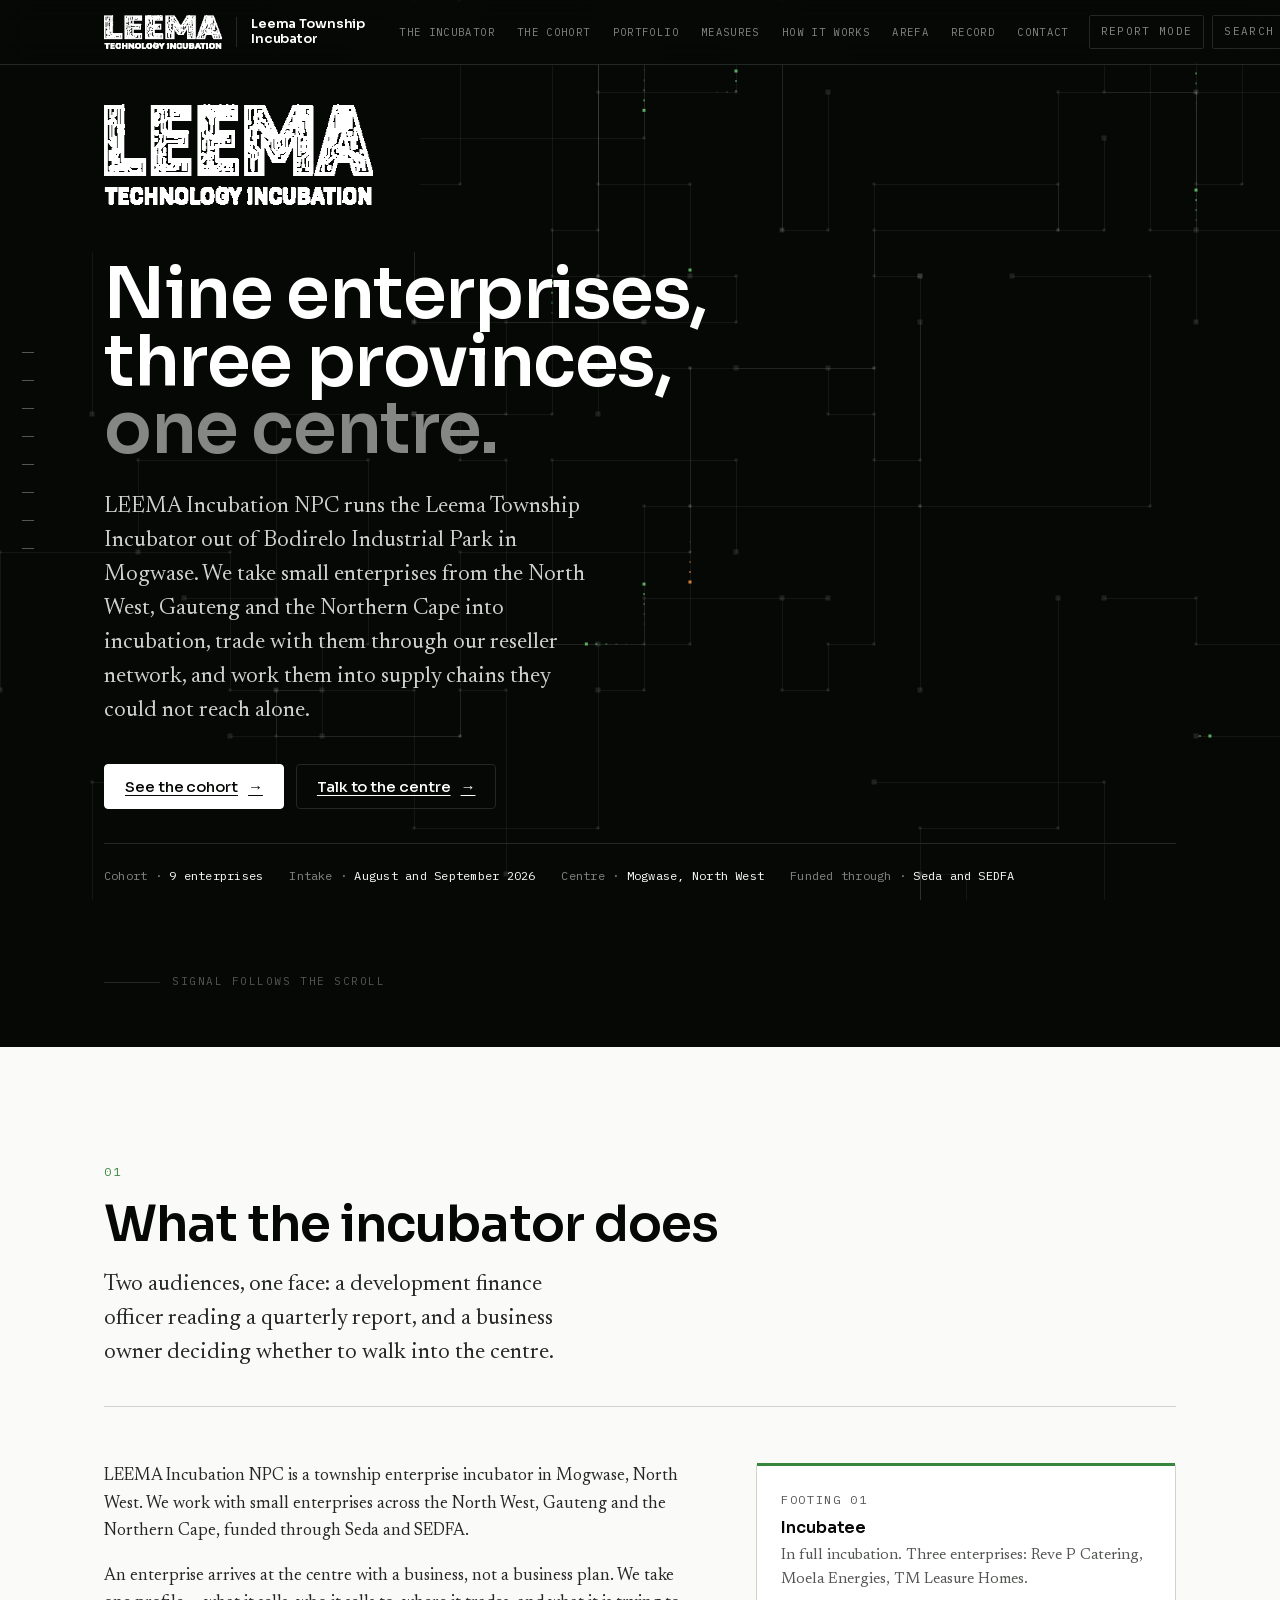
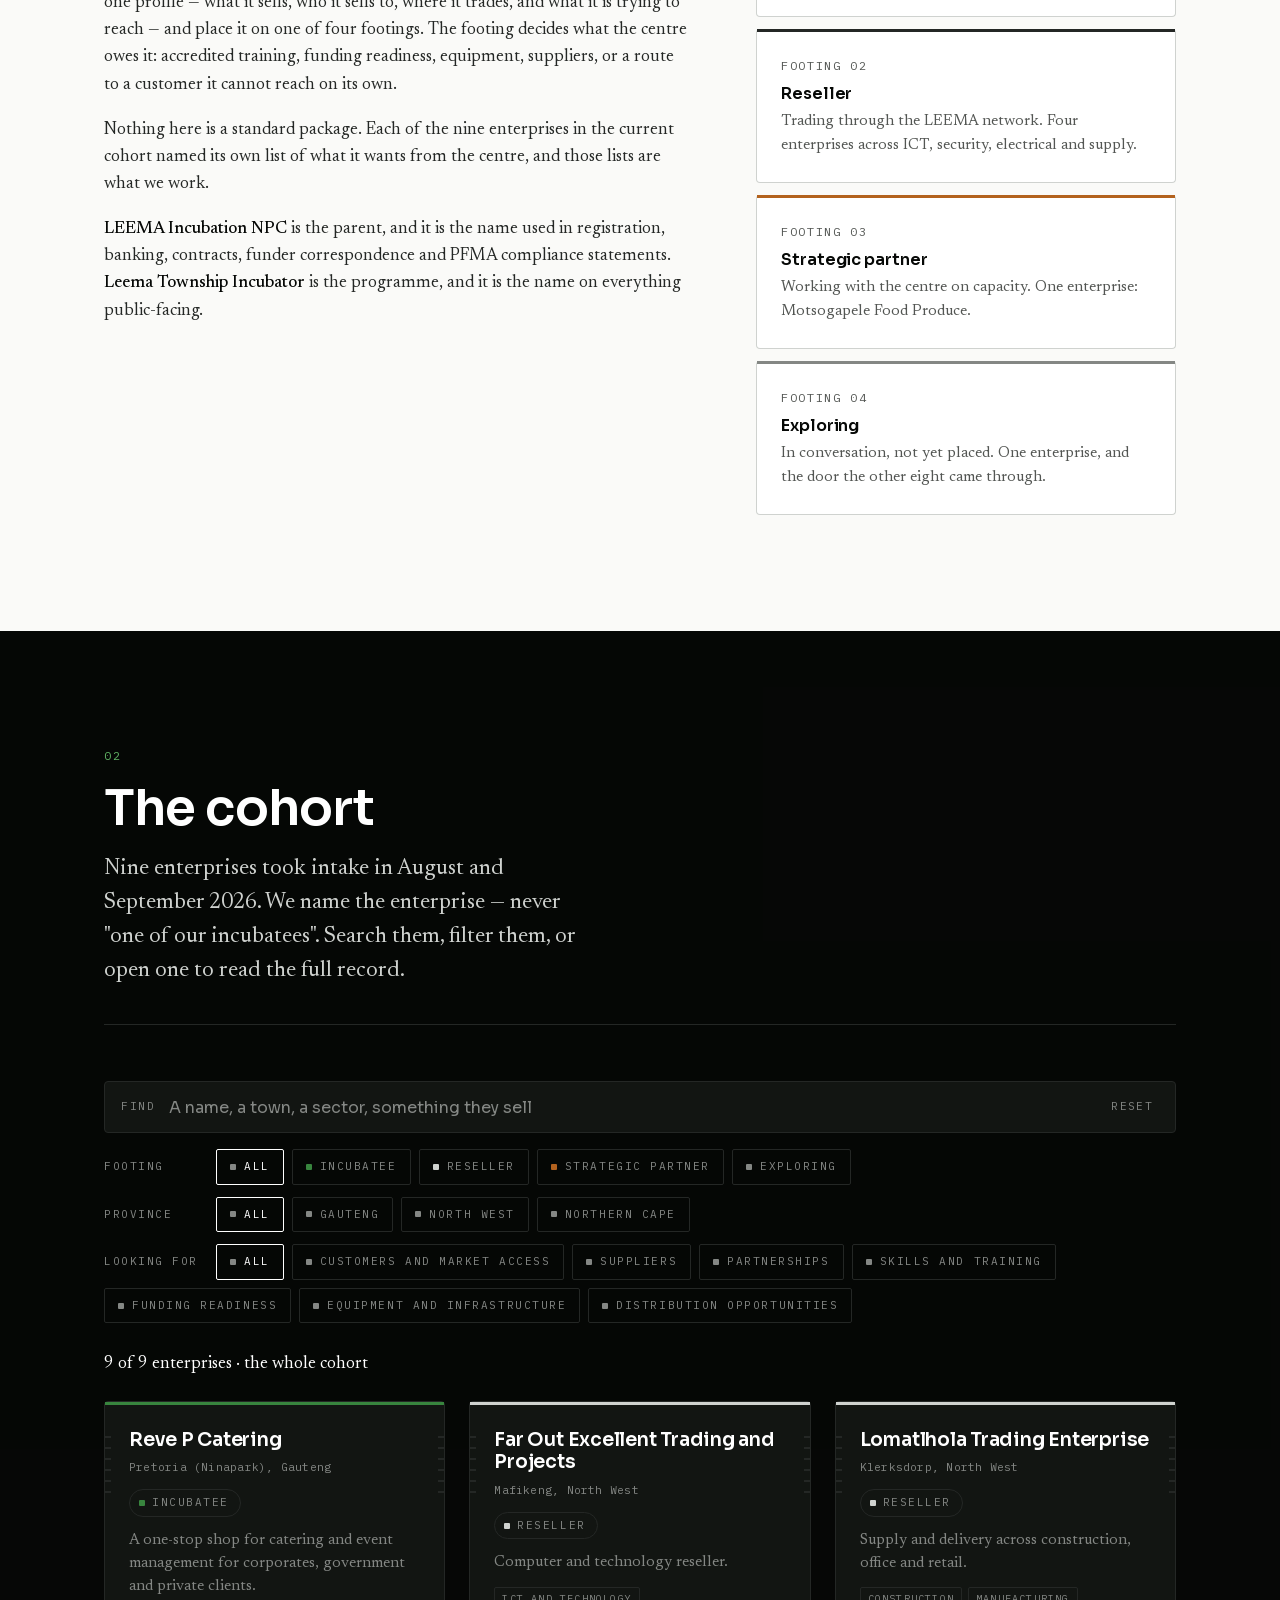
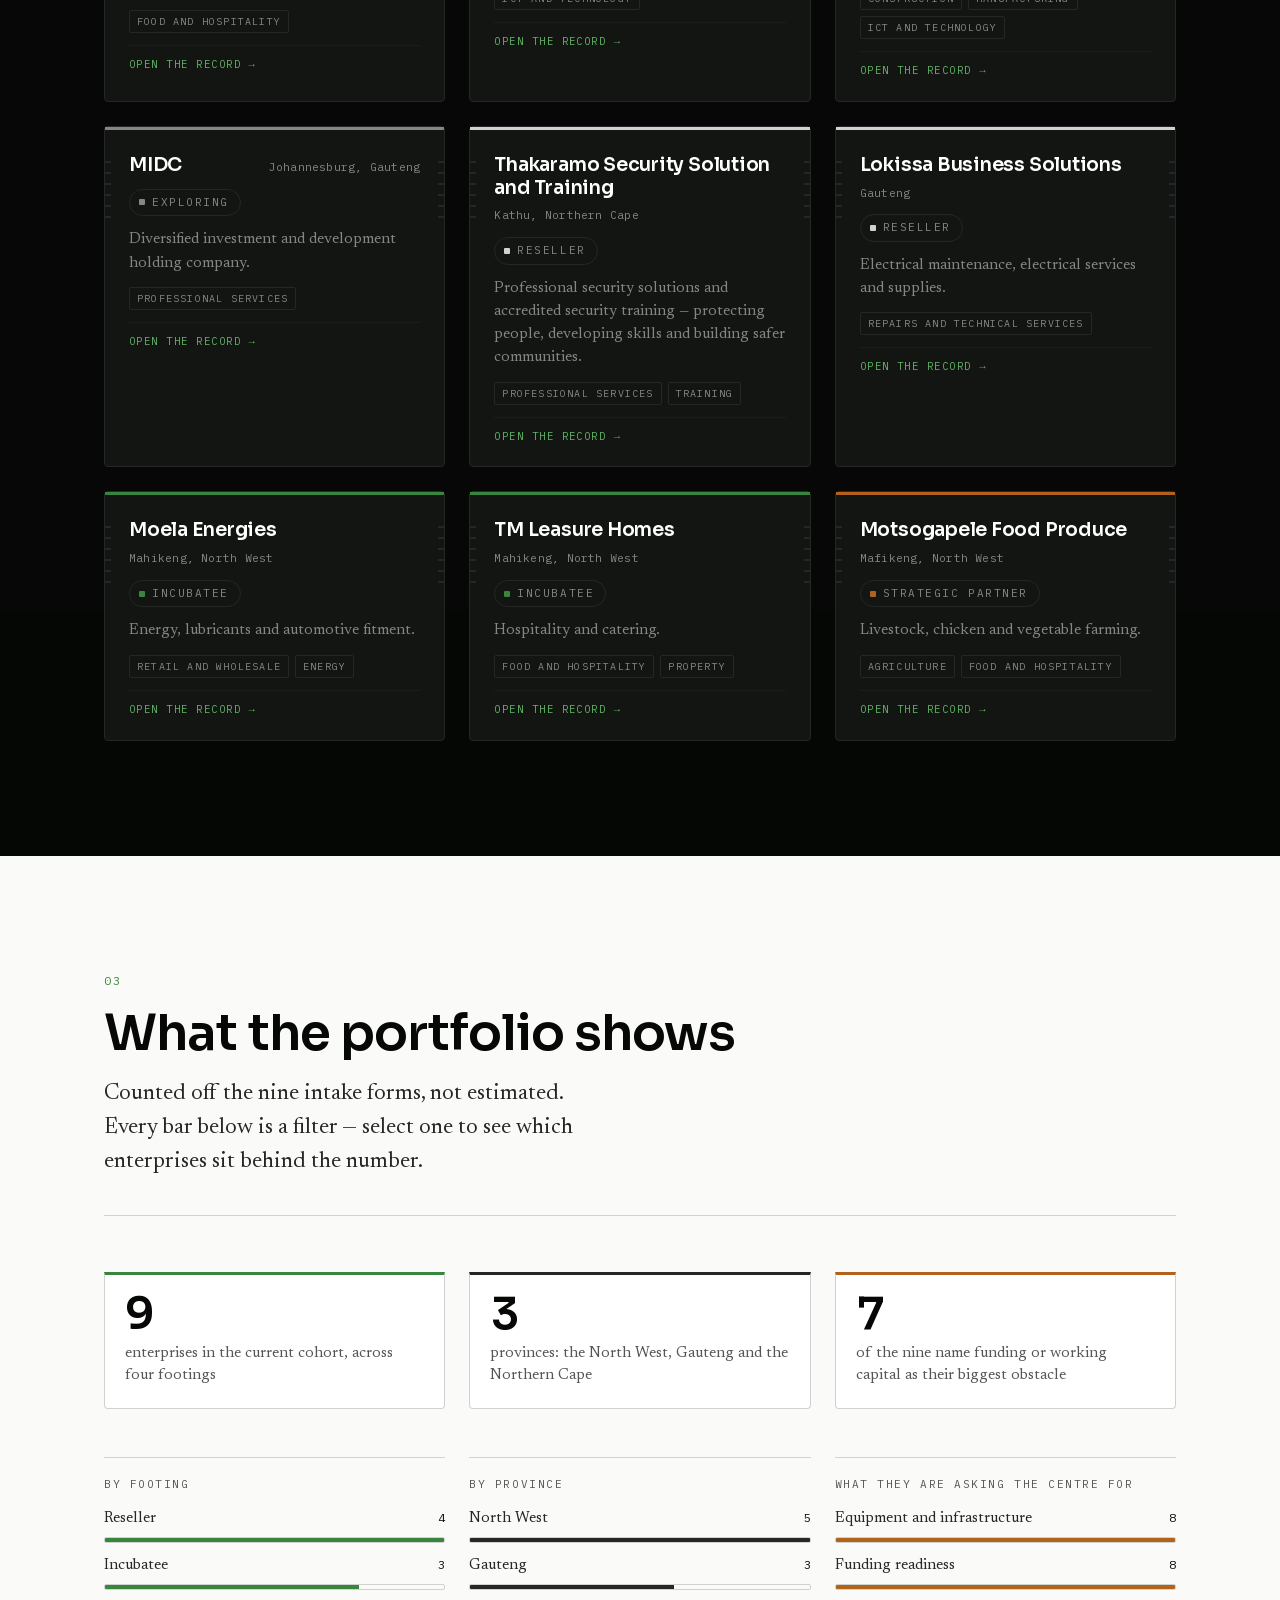
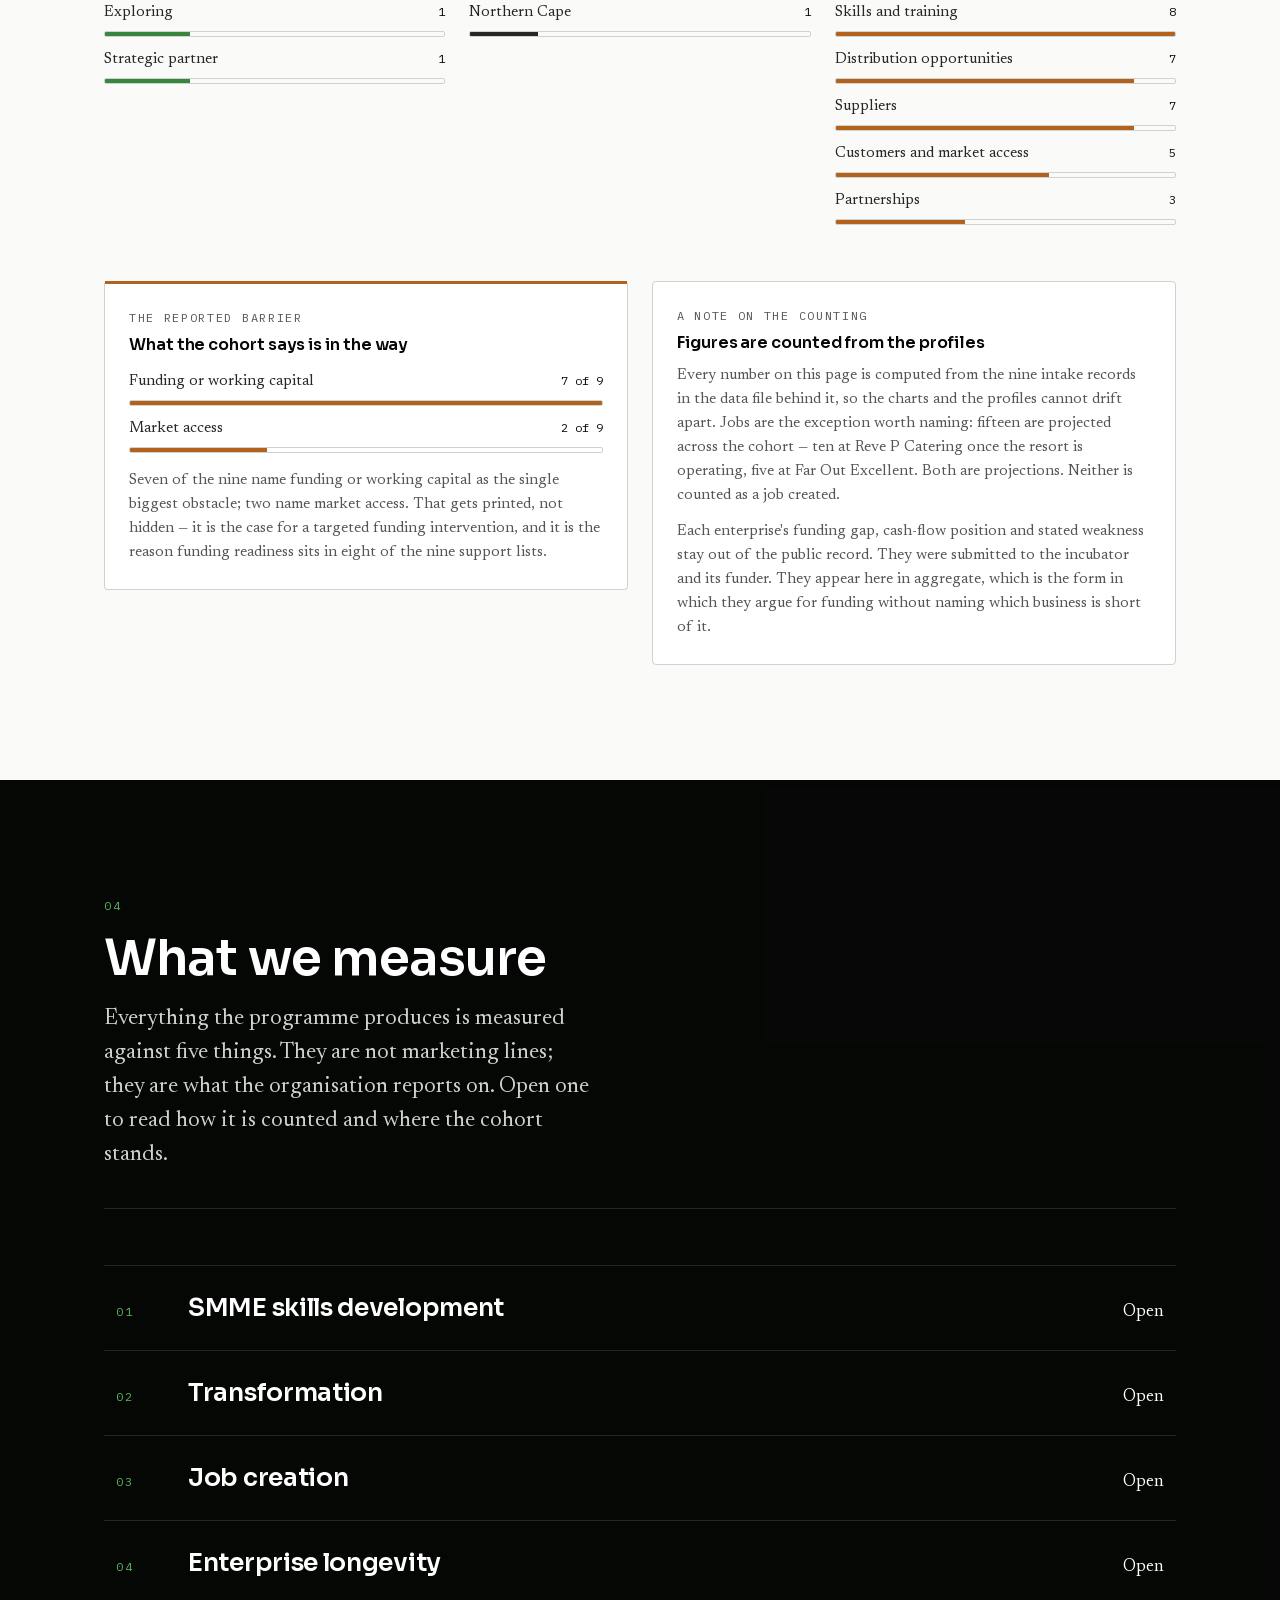
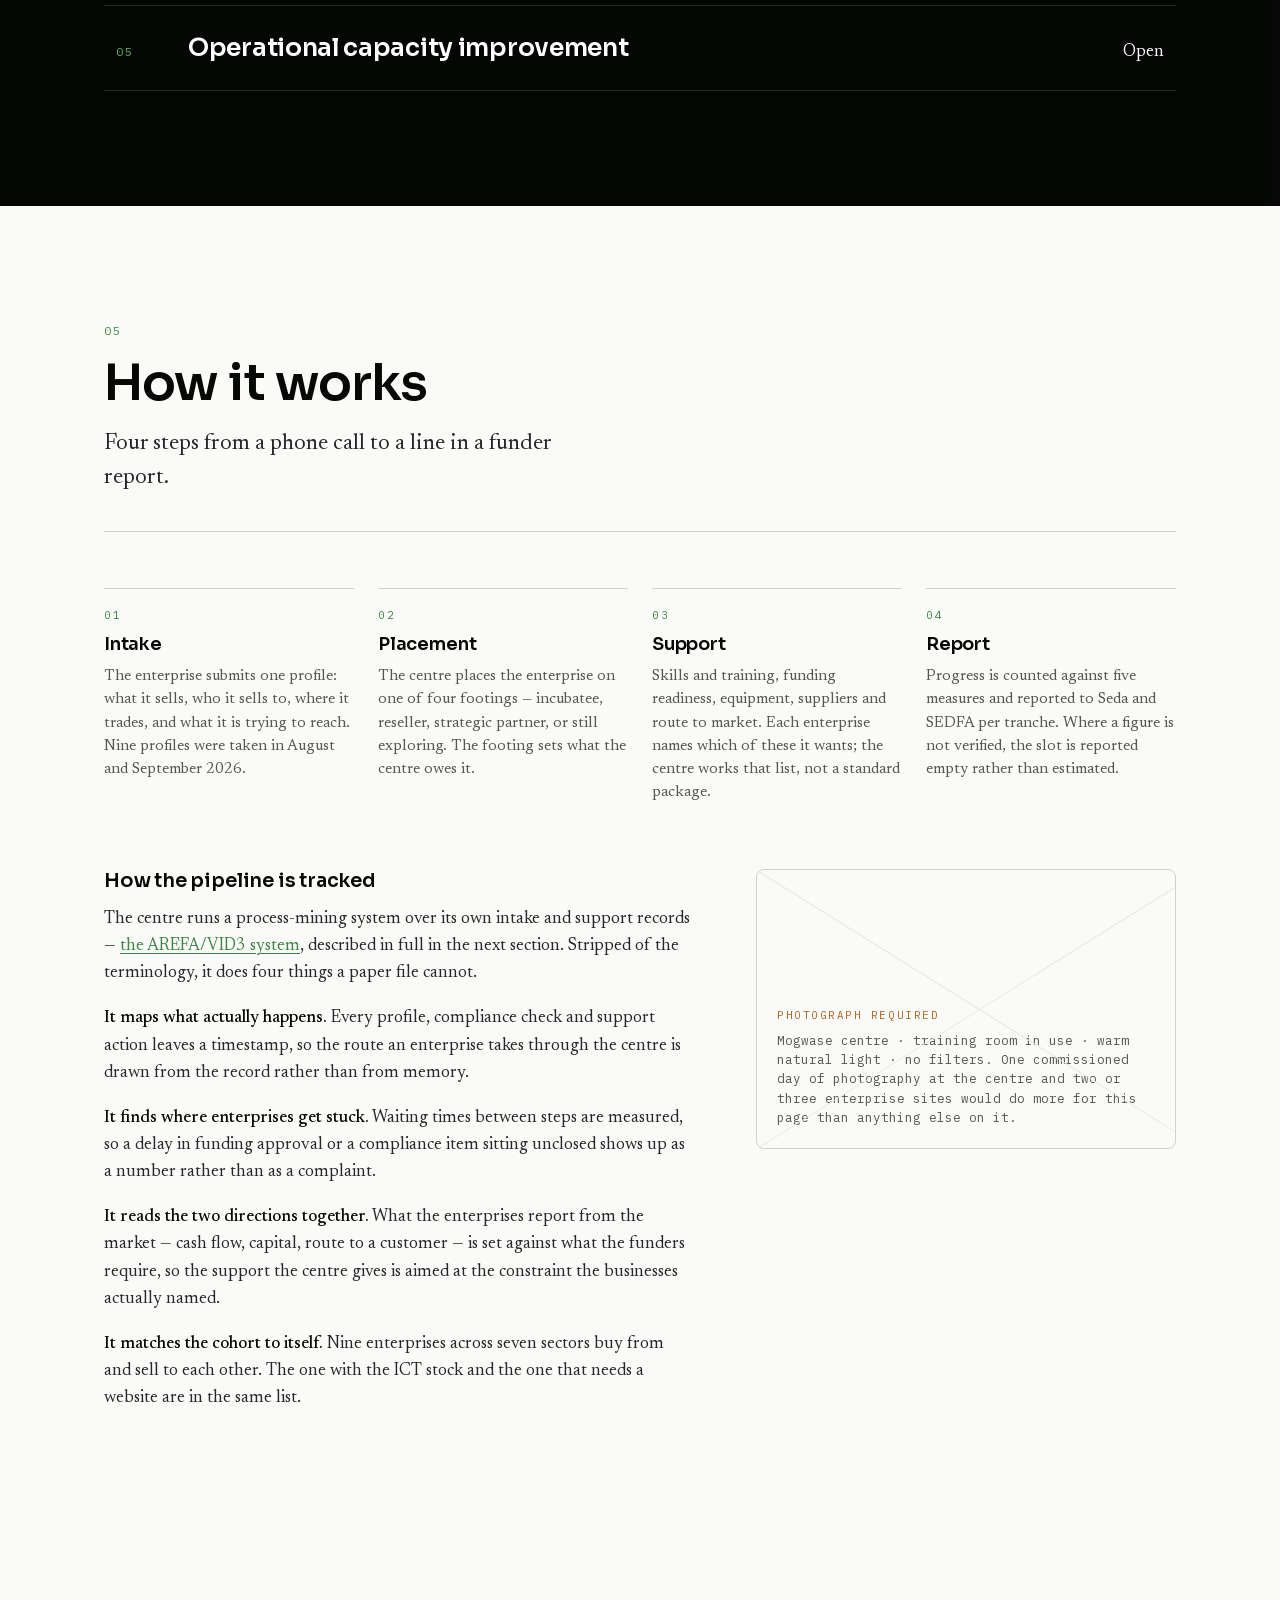
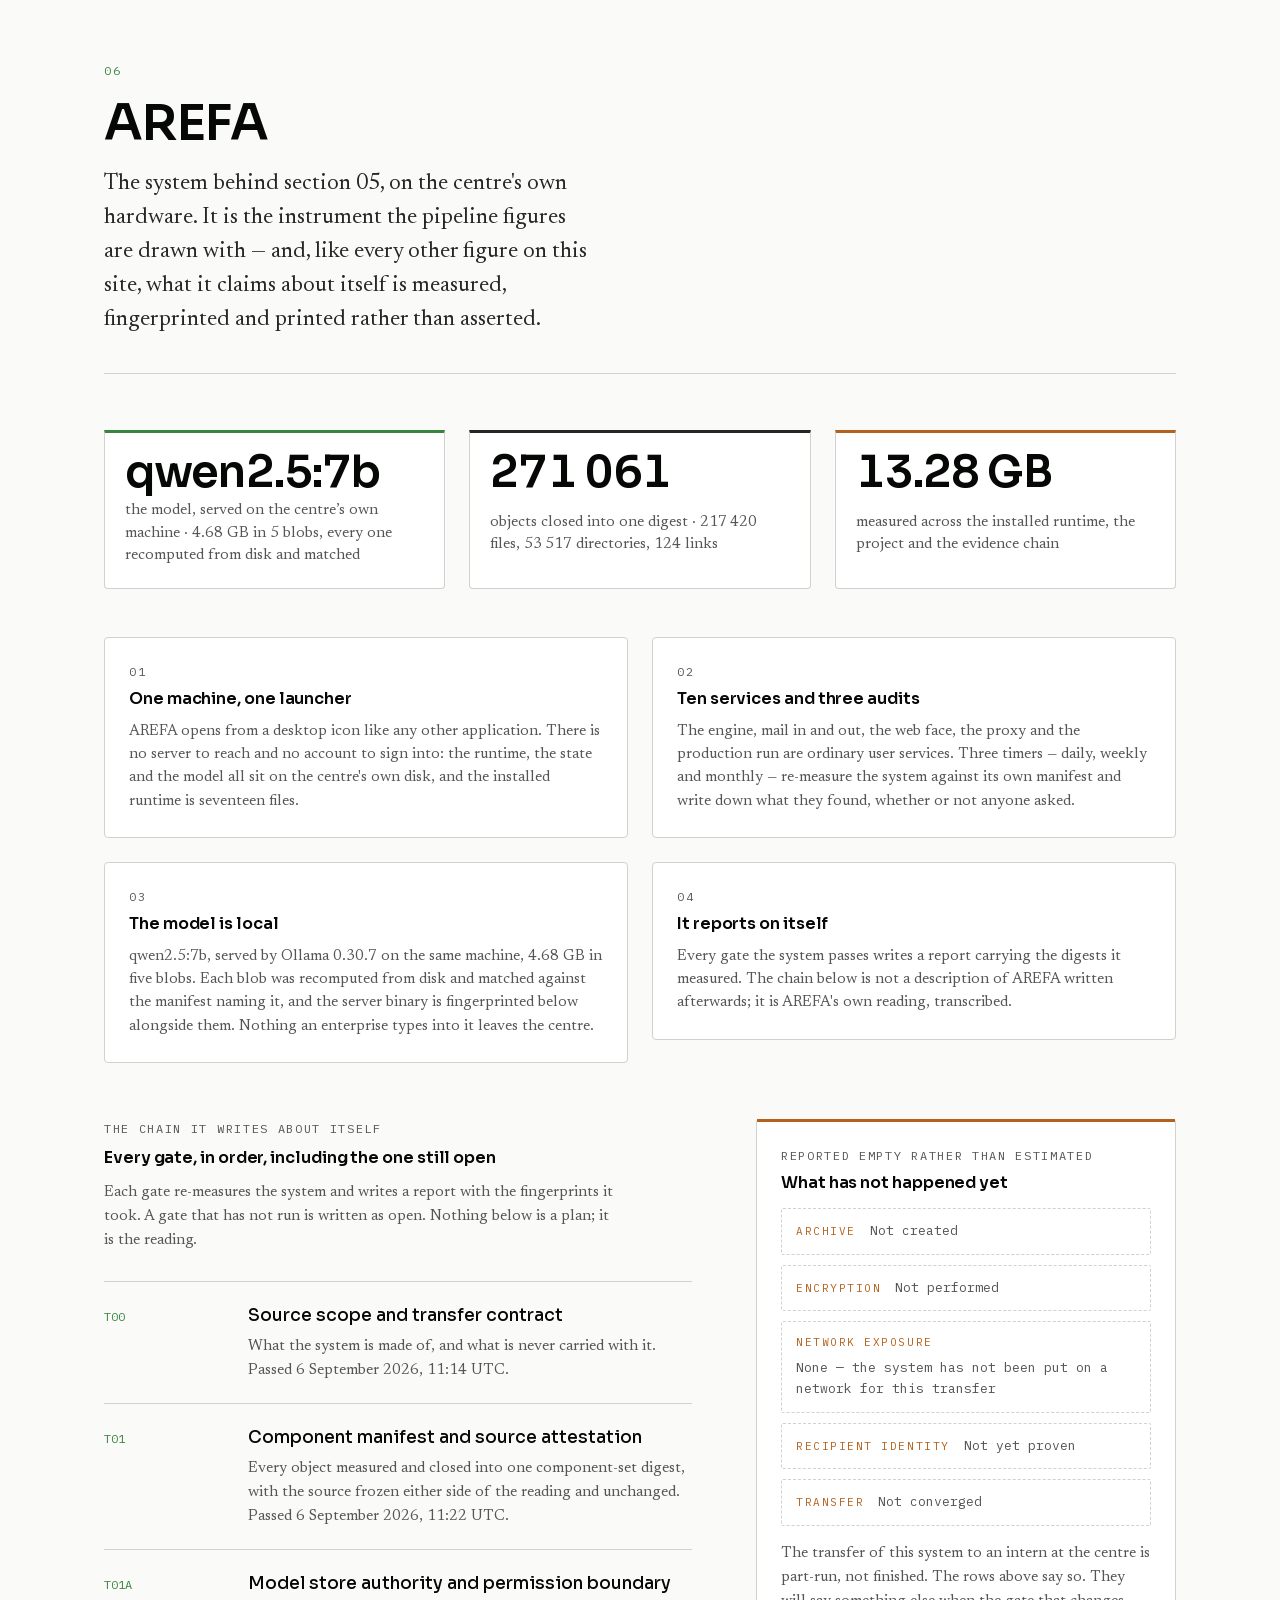
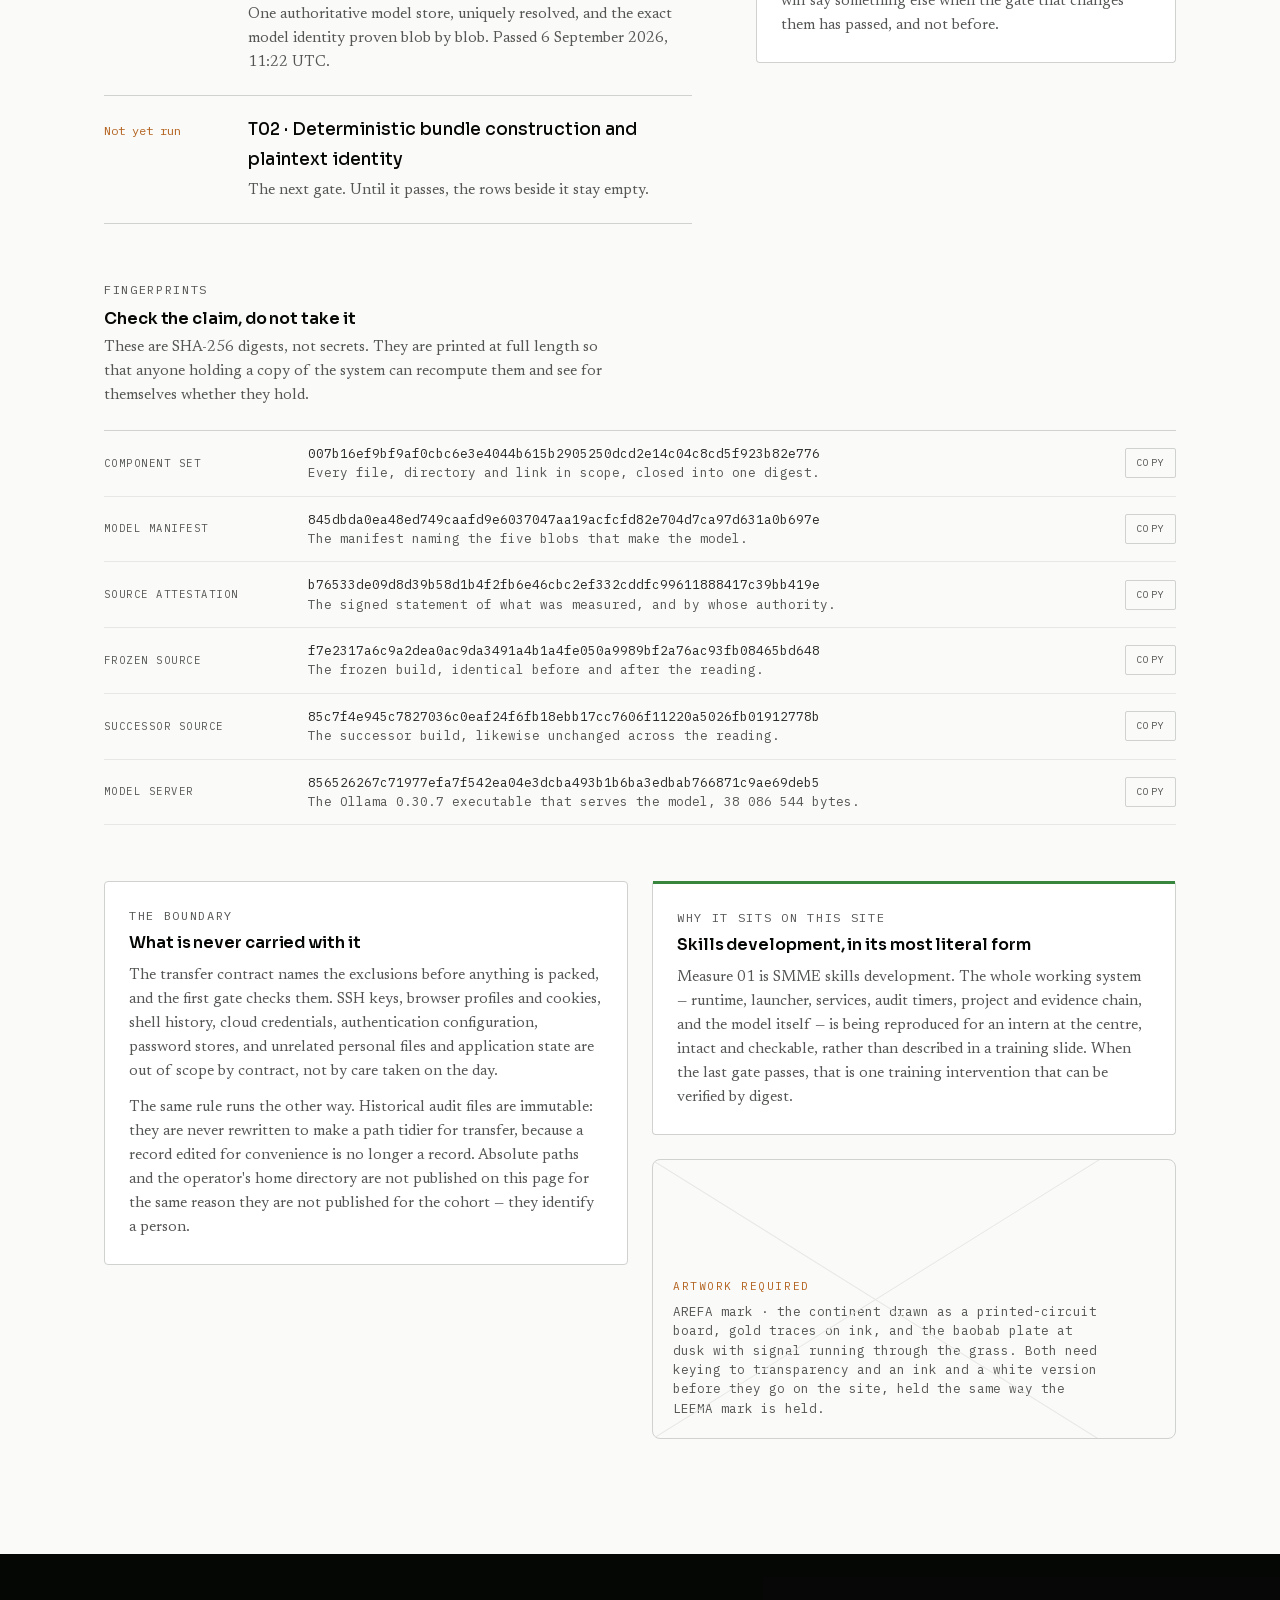
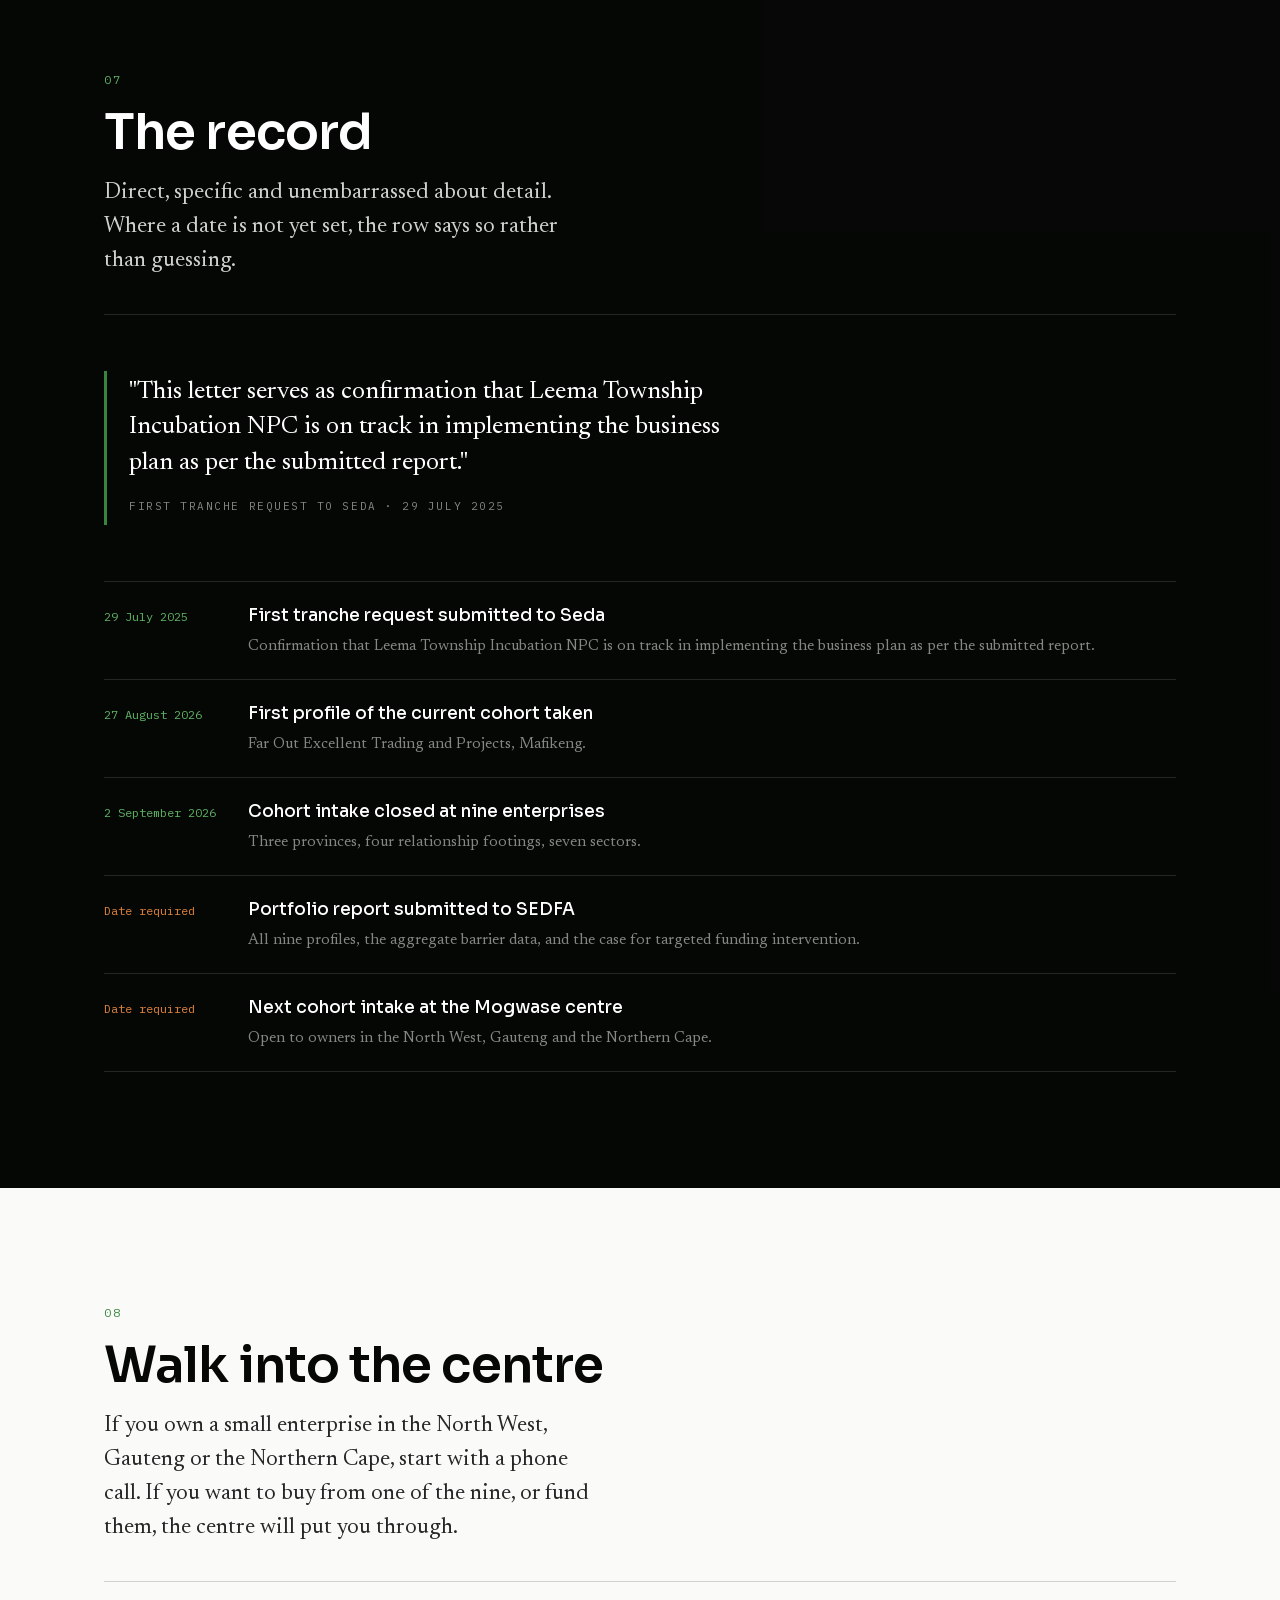
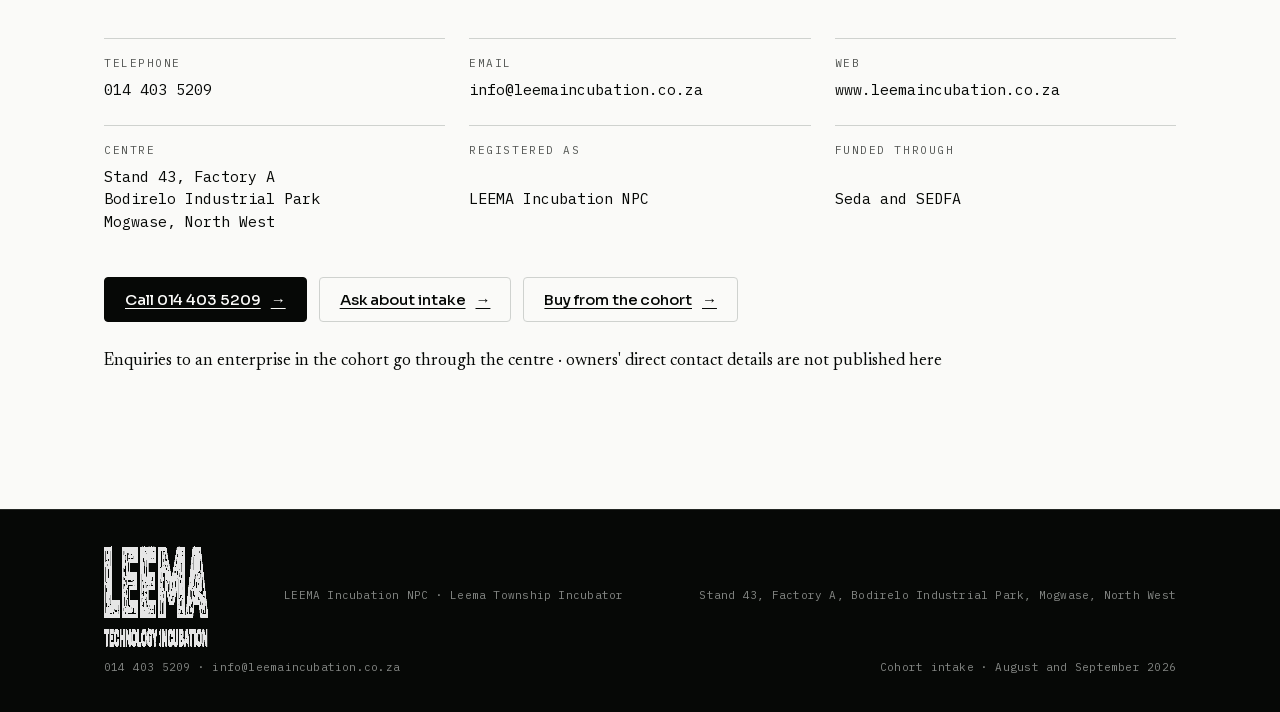
==== commit fc68fd4f: "Add AREFA as section 06 AREFA was named once in section 05 and nowhere else. It now has its own sect" ====
--- a/index.html
+++ b/index.html
@@ -496,6 +496,29 @@
   font-size:11px;letter-spacing:0.14em;color:var(--accent)}
 .step h3{font-size:18px}
 .step p{margin:0;font-size:15px;color:var(--fg-mute);line-height:1.55}
+
+/* ── AREFA ───────────────────────────────────────────────────────────────
+   A fingerprint is only worth printing if it can be read off the page and
+   checked, so the hex is set in the mono face at full length, wraps rather
+   than truncates, and carries its own copy control. ───────────────────── */
+.hashes{border-top:1px solid var(--rule)}
+.hashrow{display:grid;grid-template-columns:186px minmax(0,1fr) auto;gap:8px 18px;align-items:center;
+  padding:13px 0;border-bottom:1px solid var(--rule-soft)}
+@media(max-width:760px){
+  .hashrow{grid-template-columns:minmax(0,1fr) auto}
+  .hashrow .k{grid-column:1/-1}
+}
+.hashrow .k{font-family:"IBM Plex Mono",monospace;font-size:10.5px;text-transform:uppercase;
+  letter-spacing:0.14em;color:var(--fg-mute)}
+.hashrow .v{font-family:"IBM Plex Mono",monospace;font-size:12.5px;line-height:1.55;color:var(--fg-soft);
+  overflow-wrap:anywhere}
+.hashrow .cp{font-family:"IBM Plex Mono",monospace;font-size:10px;text-transform:uppercase;
+  letter-spacing:0.12em;color:var(--fg-mute);background:transparent;border:1px solid var(--rule);
+  border-radius:2px;padding:6px 10px;cursor:pointer;justify-self:end;
+  transition:color var(--t-ctl) var(--ease),border-color var(--t-ctl) var(--ease)}
+.hashrow .cp:hover{color:var(--fg);border-color:var(--fg-mute)}
+.track-line.tight{margin-top:0}
+.slots{display:grid;gap:10px}
 </style>
 </head>
 <body data-report="off">
@@ -514,6 +537,7 @@
       <a class="lnk" href="#portfolio">Portfolio</a>
       <a class="lnk" href="#measures">Measures</a>
       <a class="lnk" href="#pipeline">How it works</a>
+      <a class="lnk" href="#arefa">AREFA</a>
       <a class="lnk" href="#record">Record</a>
       <a class="lnk" href="#contact">Contact</a>
       <span class="nav-tools">
@@ -532,8 +556,9 @@
     <li><a href="#portfolio"><span class="tick"></span><span class="lbl">03 · What it shows</span></a></li>
     <li><a href="#measures"><span class="tick"></span><span class="lbl">04 · What we measure</span></a></li>
     <li><a href="#pipeline"><span class="tick"></span><span class="lbl">05 · How it works</span></a></li>
-    <li><a href="#record"><span class="tick"></span><span class="lbl">06 · The record</span></a></li>
-    <li><a href="#contact"><span class="tick"></span><span class="lbl">07 · Contact</span></a></li>
+    <li><a href="#arefa"><span class="tick"></span><span class="lbl">06 · AREFA</span></a></li>
+    <li><a href="#record"><span class="tick"></span><span class="lbl">07 · The record</span></a></li>
+    <li><a href="#contact"><span class="tick"></span><span class="lbl">08 · Contact</span></a></li>
   </ol>
 </nav>
 
@@ -740,8 +765,9 @@
     <div class="split" style="margin-top:64px">
       <div class="prose" data-rise>
         <h3 style="margin-bottom:14px">How the pipeline is tracked</h3>
-        <p>The centre runs a process-mining system over its own intake and support records — internally
-          the AREFA/VID3 system. Stripped of the terminology, it does four things a paper file cannot.</p>
+        <p>The centre runs a process-mining system over its own intake and support records —
+          <a href="#arefa">the AREFA/VID3 system</a>, described in full in the next section. Stripped of
+          the terminology, it does four things a paper file cannot.</p>
         <p><strong>It maps what actually happens.</strong> Every profile, compliance check and support
           action leaves a timestamp, so the route an enterprise takes through the centre is drawn from the
           record rather than from memory.</p>
@@ -767,11 +793,93 @@
   </div>
 </section>
 
-<!-- ──────────────────────────────────────────── 06 THE RECORD · ink ── -->
+<!-- ───────────────────────────────────────────────── 06 AREFA · paper ── -->
+<section id="arefa" class="band">
+  <div class="wrap">
+    <div class="sec-head" data-rise>
+      <span class="eyebrow is-accent">06</span>
+      <h2>AREFA</h2>
+      <p class="lead">The system behind section 05, on the centre's own hardware. It is the instrument the
+        pipeline figures are drawn with — and, like every other figure on this site, what it claims about
+        itself is measured, fingerprinted and printed rather than asserted.</p>
+    </div>
+
+    <div class="grid g-3" id="arefaStats" style="margin-bottom:48px" data-rise></div>
+
+    <div class="grid g-2" id="arefaParts" style="margin-bottom:56px;align-items:start" data-rise></div>
+
+    <div class="split" style="margin-bottom:56px">
+      <div data-rise>
+        <span class="eyebrow">The chain it writes about itself</span>
+        <h3 class="as-h4" style="margin:10px 0 0">Every gate, in order, including the one still open</h3>
+        <p style="margin:12px 0 0;font-size:15px;color:var(--fg-mute);max-width:34em">Each gate re-measures
+          the system and writes a report with the fingerprints it took. A gate that has not run is written
+          as open. Nothing below is a plan; it is the reading.</p>
+        <div class="track-line tight" id="arefaGates" style="margin-top:28px"></div>
+      </div>
+      <div data-rise>
+        <div class="card" data-tier="partner" data-stripe>
+          <span class="eyebrow">Reported empty rather than estimated</span>
+          <h3 class="as-h4" style="margin:8px 0 14px">What has not happened yet</h3>
+          <div class="slots" id="arefaOpen"></div>
+          <p style="margin:16px 0 0;font-size:15px;color:var(--fg-mute)">The transfer of this system to an
+            intern at the centre is part-run, not finished. The rows above say so. They will say something
+            else when the gate that changes them has passed, and not before.</p>
+        </div>
+      </div>
+    </div>
+
+    <div data-rise style="margin-bottom:56px">
+      <span class="eyebrow">Fingerprints</span>
+      <h3 class="as-h4" style="margin:10px 0 6px">Check the claim, do not take it</h3>
+      <p style="margin:0 0 22px;font-size:15px;color:var(--fg-mute);max-width:34em">These are SHA-256
+        digests, not secrets. They are printed at full length so that anyone holding a copy of the system
+        can recompute them and see for themselves whether they hold.</p>
+      <div class="hashes" id="arefaHashes"></div>
+    </div>
+
+    <div class="grid g-2" style="align-items:start">
+      <div class="card" data-rise>
+        <span class="eyebrow">The boundary</span>
+        <h3 class="as-h4" style="margin:8px 0 10px">What is never carried with it</h3>
+        <p style="margin:0 0 12px;font-size:15px;color:var(--fg-mute)">The transfer contract names the
+          exclusions before anything is packed, and the first gate checks them. SSH keys, browser profiles
+          and cookies, shell history, cloud credentials, authentication configuration, password stores, and
+          unrelated personal files and application state are out of scope by contract, not by care taken on
+          the day.</p>
+        <p style="margin:0;font-size:15px;color:var(--fg-mute)">The same rule runs the other way. Historical
+          audit files are immutable: they are never rewritten to make a path tidier for transfer, because a
+          record edited for convenience is no longer a record. Absolute paths and the operator's home
+          directory are not published on this page for the same reason they are not published for the
+          cohort — they identify a person.</p>
+      </div>
+      <div data-rise>
+        <div class="card" data-tier="incubatee" data-stripe style="margin-bottom:24px">
+          <span class="eyebrow">Why it sits on this site</span>
+          <h3 class="as-h4" style="margin:8px 0 10px">Skills development, in its most literal form</h3>
+          <p style="margin:0;font-size:15px;color:var(--fg-mute)">Measure 01 is SMME skills development. The
+            whole working system — runtime, launcher, services, audit timers, project and evidence chain,
+            and the model itself — is being reproduced for an intern at the centre, intact and checkable,
+            rather than described in a training slide. When the last gate passes, that is one training
+            intervention that can be verified by digest.</p>
+        </div>
+        <div class="shot" role="img" aria-label="Image position: AREFA mark artwork required">
+          <span class="k">Artwork required</span>
+          <span class="v">AREFA mark · the continent drawn as a printed-circuit board, gold traces on ink,
+            and the baobab plate at dusk with signal running through the grass. Both need keying to
+            transparency and an ink and a white version before they go on the site, held the same way the
+            LEEMA mark is held.</span>
+        </div>
+      </div>
+    </div>
+  </div>
+</section>
+
+<!-- ──────────────────────────────────────────── 07 THE RECORD · ink ── -->
 <section id="record" class="band on-ink">
   <div class="wrap">
     <div class="sec-head" data-rise>
-      <span class="eyebrow is-accent">06</span>
+      <span class="eyebrow is-accent">07</span>
       <h2>The record</h2>
       <p class="lead">Direct, specific and unembarrassed about detail. Where a date is not yet set, the row
         says so rather than guessing.</p>
@@ -785,11 +893,11 @@
   </div>
 </section>
 
-<!-- ──────────────────────────────────────────── 07 CONTACT · paper ── -->
+<!-- ──────────────────────────────────────────── 08 CONTACT · paper ── -->
 <section id="contact" class="band">
   <div class="wrap">
     <div class="sec-head" data-rise>
-      <span class="eyebrow is-accent">07</span>
+      <span class="eyebrow is-accent">08</span>
       <h2>Walk into the centre</h2>
       <p class="lead">If you own a small enterprise in the North West, Gauteng or the Northern Cape, start
         with a phone call. If you want to buy from one of the nine, or fund them, the centre will put you
@@ -1065,6 +1173,81 @@
   { d:"Date required", t:"Next cohort intake at the Mogwase centre", state:"open",
     n:"Open to owners in the North West, Gauteng and the Northern Cape." }
 ];
+/* ═══════════════════════════════════════════════════════════════ AREFA ══
+   The centre's own system.  Every figure and every digest below is
+   transcribed from the reports the system writes about itself — T00 (source
+   scope and transfer contract), T01 (component manifest and source
+   attestation) and T01A (model store authority and permission boundary) —
+   and is a measured value, never a target.
+
+   What is deliberately NOT here: absolute paths, the operator's home
+   directory, and the host the system runs on.  They identify a person and a
+   machine, and they are no more publishable than an owner's mobile number.
+   The roles are named instead, which is what makes the digests checkable.
+   ═════════════════════════════════════════════════════════════════════ */
+var AREFA = {
+  model: { name:"qwen2.5:7b", bytes:4683087332, blobs:5, server:"Ollama 0.30.7" },
+  scope: { objects:271061, files:217420, dirs:53517, symlinks:124, bytes:13276820437 },
+  runtimeFiles:17, services:10, audits:3
+};
+
+var AREFA_PARTS = [
+  { t:"One machine, one launcher",
+    d:"AREFA opens from a desktop icon like any other application. There is no server to reach and no " +
+      "account to sign into: the runtime, the state and the model all sit on the centre's own disk, and " +
+      "the installed runtime is seventeen files." },
+  { t:"Ten services and three audits",
+    d:"The engine, mail in and out, the web face, the proxy and the production run are ordinary user " +
+      "services. Three timers — daily, weekly and monthly — re-measure the system against its own " +
+      "manifest and write down what they found, whether or not anyone asked." },
+  { t:"The model is local",
+    d:"qwen2.5:7b, served by Ollama 0.30.7 on the same machine, 4.68 GB in five blobs. Each blob was " +
+      "recomputed from disk and matched against the manifest naming it, and the server binary is " +
+      "fingerprinted below alongside them. Nothing an enterprise types into it leaves the centre." },
+  { t:"It reports on itself",
+    d:"Every gate the system passes writes a report carrying the digests it measured. The chain below is " +
+      "not a description of AREFA written afterwards; it is AREFA's own reading, transcribed." }
+];
+
+var AREFA_GATES = [
+  { d:"T00", t:"Source scope and transfer contract", state:"done",
+    n:"What the system is made of, and what is never carried with it. Passed 6 September 2026, 11:14 UTC." },
+  { d:"T01", t:"Component manifest and source attestation", state:"done",
+    n:"Every object measured and closed into one component-set digest, with the source frozen either " +
+      "side of the reading and unchanged. Passed 6 September 2026, 11:22 UTC." },
+  { d:"T01A", t:"Model store authority and permission boundary", state:"done",
+    n:"One authoritative model store, uniquely resolved, and the exact model identity proven blob by " +
+      "blob. Passed 6 September 2026, 11:22 UTC." },
+  { d:"Not yet run", t:"T02 · Deterministic bundle construction and plaintext identity", state:"open",
+    n:"The next gate. Until it passes, the rows beside it stay empty." }
+];
+
+/* Deliberately the negative space: what the transfer state reports as not
+   done.  A half-finished process reported as finished is the one thing this
+   site does not do anywhere else either. */
+var AREFA_OPEN = [
+  { k:"Archive",           v:"Not created" },
+  { k:"Encryption",        v:"Not performed" },
+  { k:"Network exposure",  v:"None — the system has not been put on a network for this transfer" },
+  { k:"Recipient identity",v:"Not yet proven" },
+  { k:"Transfer",          v:"Not converged" }
+];
+
+var AREFA_HASHES = [
+  { k:"Component set",      v:"007b16ef9bf9af0cbc6e3e4044b615b2905250dcd2e14c04c8cd5f923b82e776",
+    n:"Every file, directory and link in scope, closed into one digest." },
+  { k:"Model manifest",     v:"845dbda0ea48ed749caafd9e6037047aa19acfcfd82e704d7ca97d631a0b697e",
+    n:"The manifest naming the five blobs that make the model." },
+  { k:"Source attestation", v:"b76533de09d8d39b58d1b4f2fb6e46cbc2ef332cddfc99611888417c39bb419e",
+    n:"The signed statement of what was measured, and by whose authority." },
+  { k:"Frozen source",      v:"f7e2317a6c9a2dea0ac9da3491a4b1a4fe050a9989bf2a76ac93fb08465bd648",
+    n:"The frozen build, identical before and after the reading." },
+  { k:"Successor source",   v:"85c7f4e945c7827036c0eaf24f6fb18ebb17cc7606f11220a5026fb01912778b",
+    n:"The successor build, likewise unchanged across the reading." },
+  { k:"Model server",       v:"856526267c71977efa7f542ea04e3dcba493b1b6ba3edbab766871c9ae69deb5",
+    n:"The Ollama 0.30.7 executable that serves the model, 38 086 544 bytes." }
+];
+
 /* ═════════════════════════════════════════════════════════════ helpers ══ */
 var $  = function(s,r){ return (r||document).querySelector(s); };
 var $$ = function(s,r){ return Array.prototype.slice.call((r||document).querySelectorAll(s)); };
@@ -1602,6 +1785,57 @@
       '<span><span class="t">' + esc(e.t) + '</span><p class="n">' + esc(e.n) + "</p></span></div>";
   }).join("");
 })();
+/* ═══════════════════════════════════════════════════════════════ AREFA ══ */
+(function(){
+  var A = AREFA;
+  /* Thin spaces group the digits; the mono face keeps the columns aligned. */
+  function group(n){ return String(n).replace(/\B(?=(\d{3})+(?!\d))/g, "\u2009"); }
+  function gb(n){ return (n / 1e9).toFixed(2) + " GB"; }
+
+  $("#arefaStats").innerHTML =
+    '<div class="stat" data-tier="incubatee"><span class="n">' + esc(A.model.name) + "</span>" +
+      '<span class="l">the model, served on the centre\u2019s own machine \u00b7 ' + gb(A.model.bytes) +
+      " in " + A.model.blobs + " blobs, every one recomputed from disk and matched</span></div>" +
+    '<div class="stat" data-tier="reseller"><span class="n">' + group(A.scope.objects) + "</span>" +
+      '<span class="l">objects closed into one digest \u00b7 ' + group(A.scope.files) + " files, " +
+      group(A.scope.dirs) + " directories, " + A.scope.symlinks + " links</span></div>" +
+    '<div class="stat" data-tier="partner"><span class="n">' + gb(A.scope.bytes) + "</span>" +
+      '<span class="l">measured across the installed runtime, the project and the evidence chain</span></div>';
+
+  $("#arefaParts").innerHTML = AREFA_PARTS.map(function(x, i){
+    return '<div class="card">' +
+      '<span class="eyebrow">' + ("0" + (i+1)).slice(-2) + "</span>" +
+      '<h3 class="as-h4" style="margin:8px 0 10px">' + esc(x.t) + "</h3>" +
+      '<p style="margin:0;font-size:15px;color:var(--fg-mute);line-height:1.55">' + esc(x.d) + "</p></div>";
+  }).join("");
+
+  $("#arefaGates").innerHTML = AREFA_GATES.map(function(e){
+    var d = e.state === "done" ? esc(e.d)
+          : '<span style="color:var(--ember)">' + esc(e.d) + "</span>";
+    return '<div class="ev" data-state="' + e.state + '">' +
+      '<span class="d">' + d + "</span>" +
+      '<span><span class="t">' + esc(e.t) + '</span><p class="n">' + esc(e.n) + "</p></span></div>";
+  }).join("");
+
+  $("#arefaOpen").innerHTML = AREFA_OPEN.map(function(x){
+    return '<span class="slot"><span class="k">' + esc(x.k) + "</span>" +
+      '<span class="v">' + esc(x.v) + "</span></span>";
+  }).join("");
+
+  var hashes = $("#arefaHashes");
+  hashes.innerHTML = AREFA_HASHES.map(function(h, i){
+    return '<div class="hashrow">' +
+      '<span class="k">' + esc(h.k) + "</span>" +
+      '<span class="v">' + esc(h.v) +
+        '<br><span style="color:var(--fg-mute)">' + esc(h.n) + "</span></span>" +
+      '<button class="cp" type="button" data-i="' + i + '" ' +
+        'aria-label="Copy the ' + esc(h.k.toLowerCase()) + ' digest">Copy</button></div>';
+  }).join("");
+  hashes.addEventListener("click", function(e){
+    var b = e.target.closest(".cp"); if (!b) return;
+    var h = AREFA_HASHES[+b.dataset.i]; if (h) copy(h.v, h.k);
+  });
+})();
 /* ═══════════════════════════════════════════════════════ command palette ══ */
 (function(){
   var pal = $("#pal"), box = $(".pal-box", pal), input = $("#palInput"), list = $("#palList");
@@ -1617,6 +1851,7 @@
     { c:"Go", n:"Portfolio",       s:"Counted off the nine intake forms", r:function(){ go("portfolio"); } },
     { c:"Go", n:"What we measure", s:"The five things the organisation reports on", r:function(){ go("measures"); } },
     { c:"Go", n:"How it works",    s:"Intake, placement, support, report", r:function(){ go("pipeline"); } },
+    { c:"Go", n:"AREFA",           s:"The centre\u2019s own system, its gate chain and its fingerprints", r:function(){ go("arefa"); } },
     { c:"Go", n:"The record",      s:"Tranche correspondence and open dates", r:function(){ go("record"); } },
     { c:"Go", n:"Contact",         s:"Mogwase, North West", r:function(){ go("contact"); } },
     { c:"Do", n:"Call the centre",  s:"014 403 5209", r:function(){ location.href = "tel:+27144035209"; } },
@@ -1635,6 +1870,11 @@
                    var el = document.querySelector(".ent.is-open");
                    if (el) el.scrollIntoView({ behavior: reduced.matches ? "auto" : "smooth", block:"center" });
                  }, reduced.matches ? 0 : 420); } };
+  }))
+  /* Every AREFA digest is copyable from here without scrolling to the table. */
+  .concat(AREFA_HASHES.map(function(h){
+    return { c:"Digest", n:"Copy the " + h.k.toLowerCase() + " digest", s:h.n,
+             r:function(){ copy(h.v, h.k); } };
   }))
   /* And so is each kind of support an enterprise can ask the centre for. */
   .concat(Object.keys(LOOKING).map(function(k){
@@ -1744,7 +1984,7 @@
 /* Navigation: progress, current section, and it steps out of the way going down. */
 (function(){
   var nav = $("#nav"), prog = $("#navProg");
-  var ids = ["about","cohort","portfolio","measures","pipeline","record","contact"];
+  var ids = ["about","cohort","portfolio","measures","pipeline","arefa","record","contact"];
   var links = {}, ticks = {};
   $$(".lnk").forEach(function(a){ links[a.getAttribute("href").slice(1)] = a; });
   $$("#rail a").forEach(function(a){ ticks[a.getAttribute("href").slice(1)] = a; });
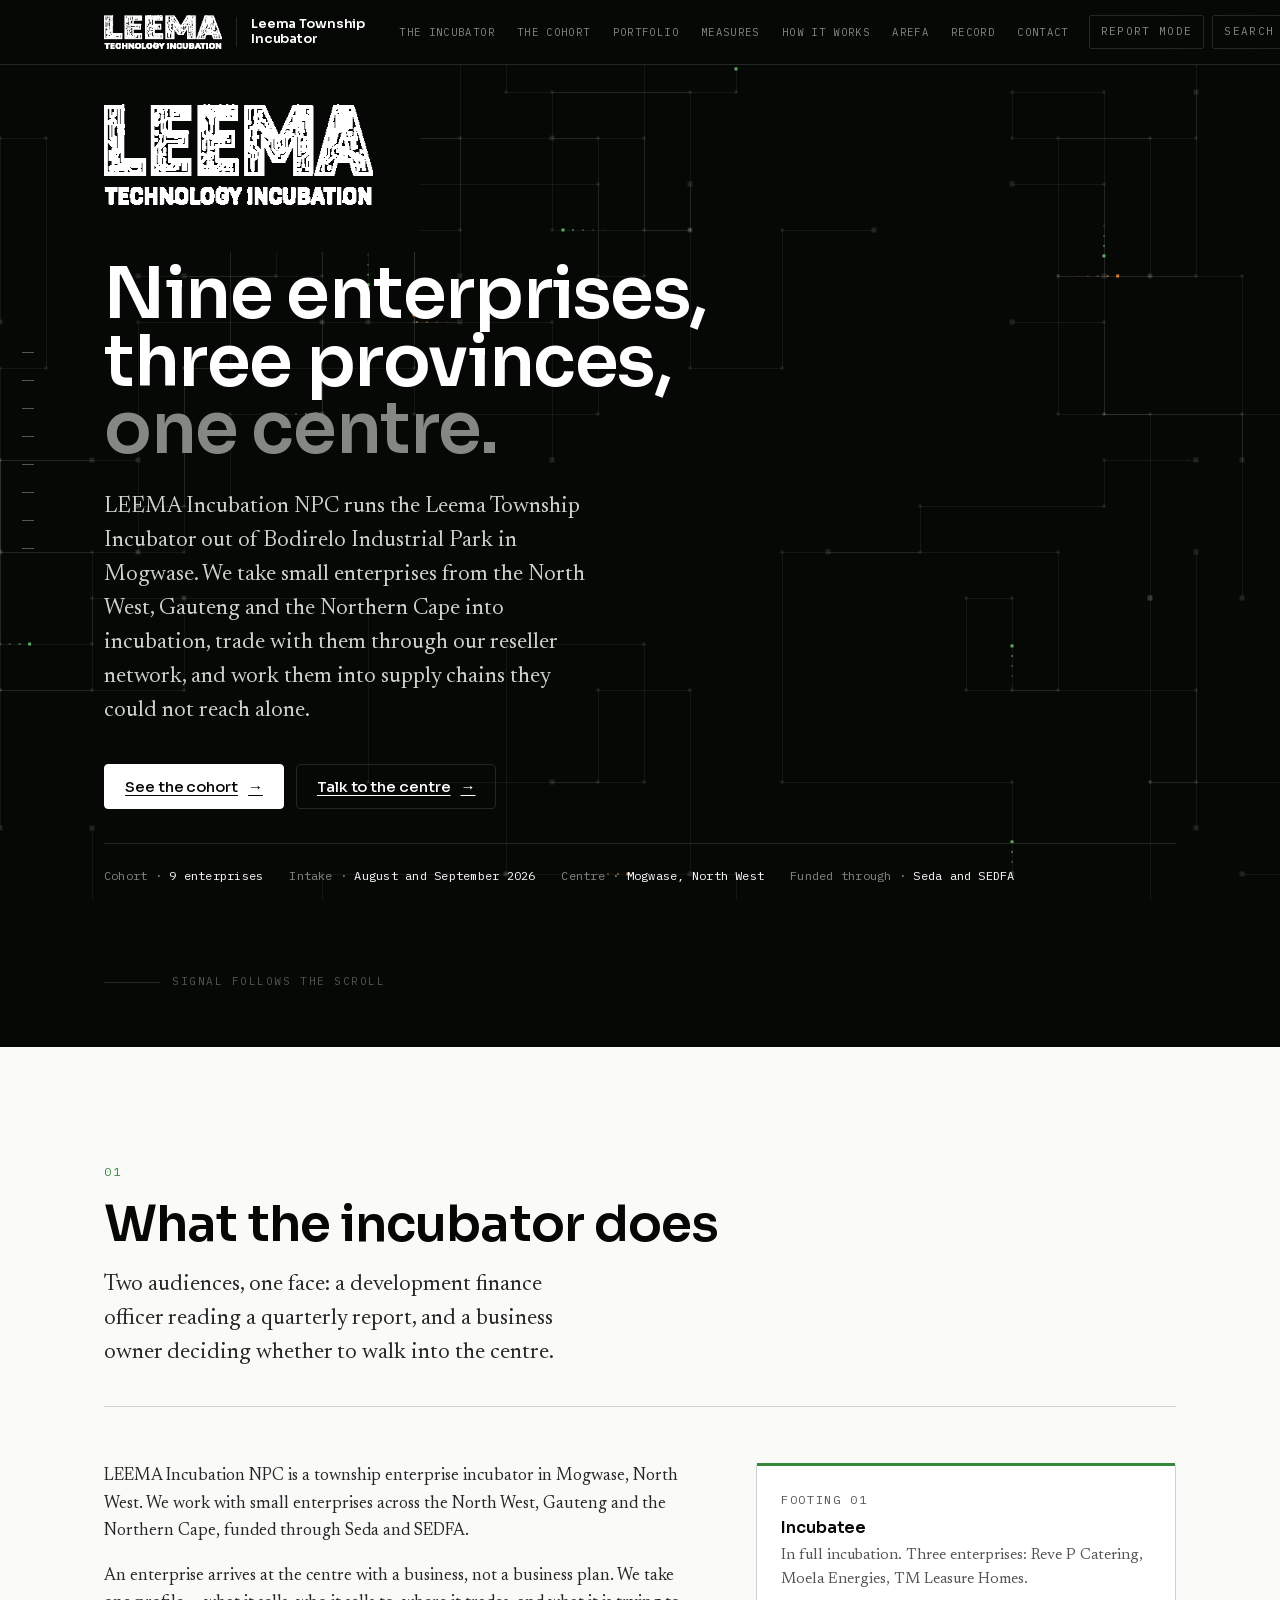
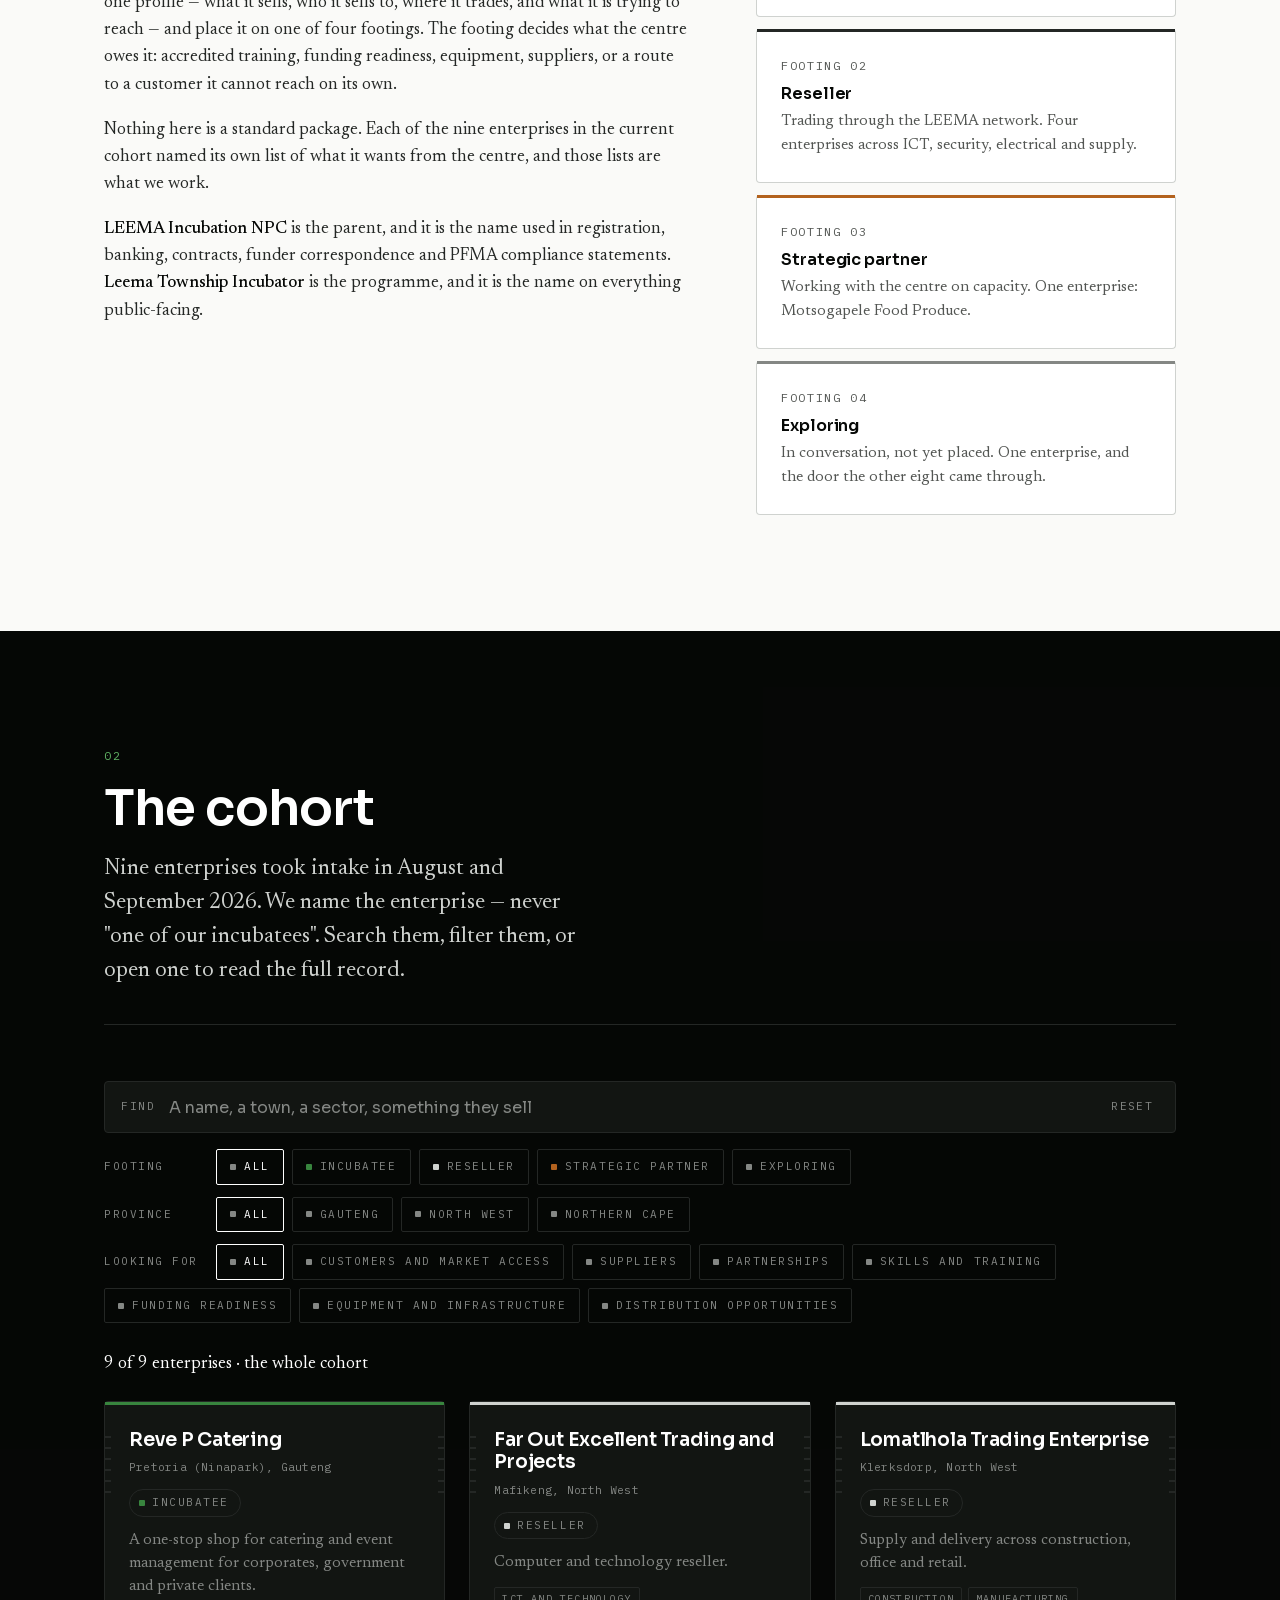
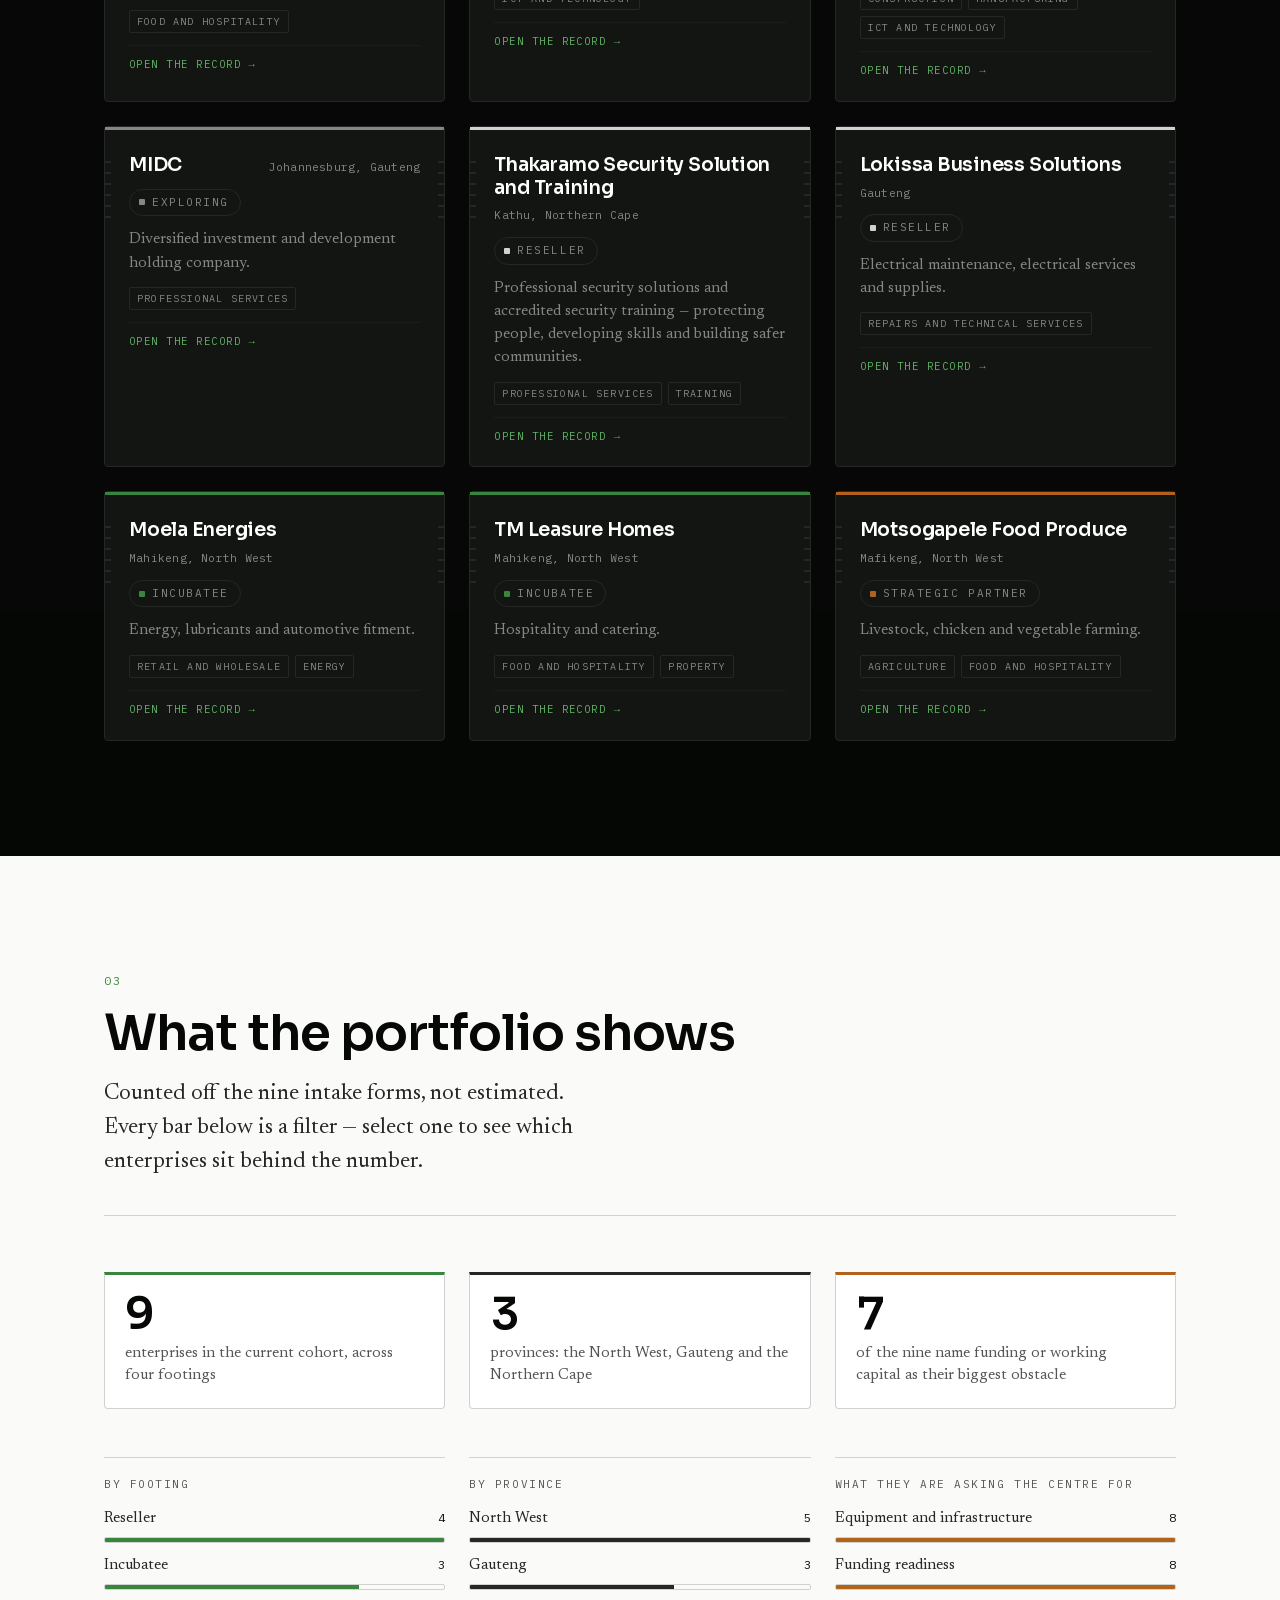
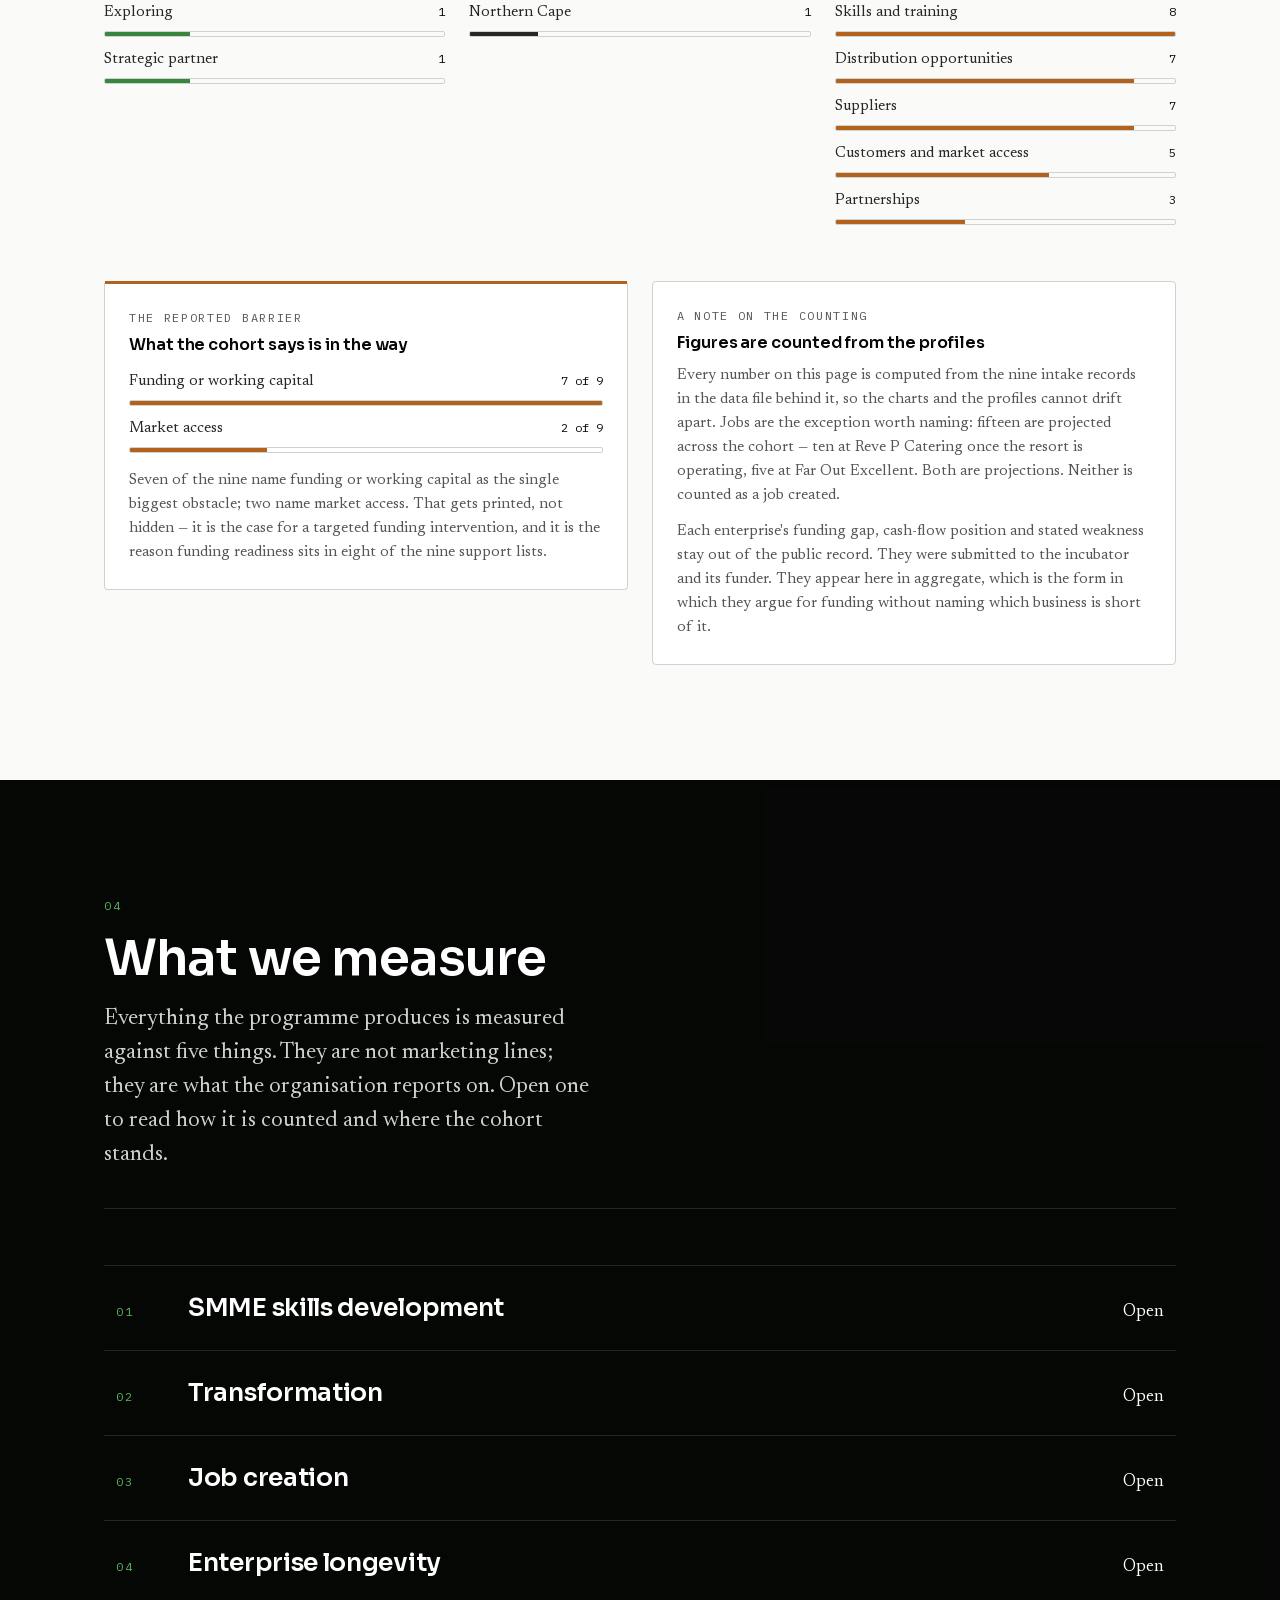
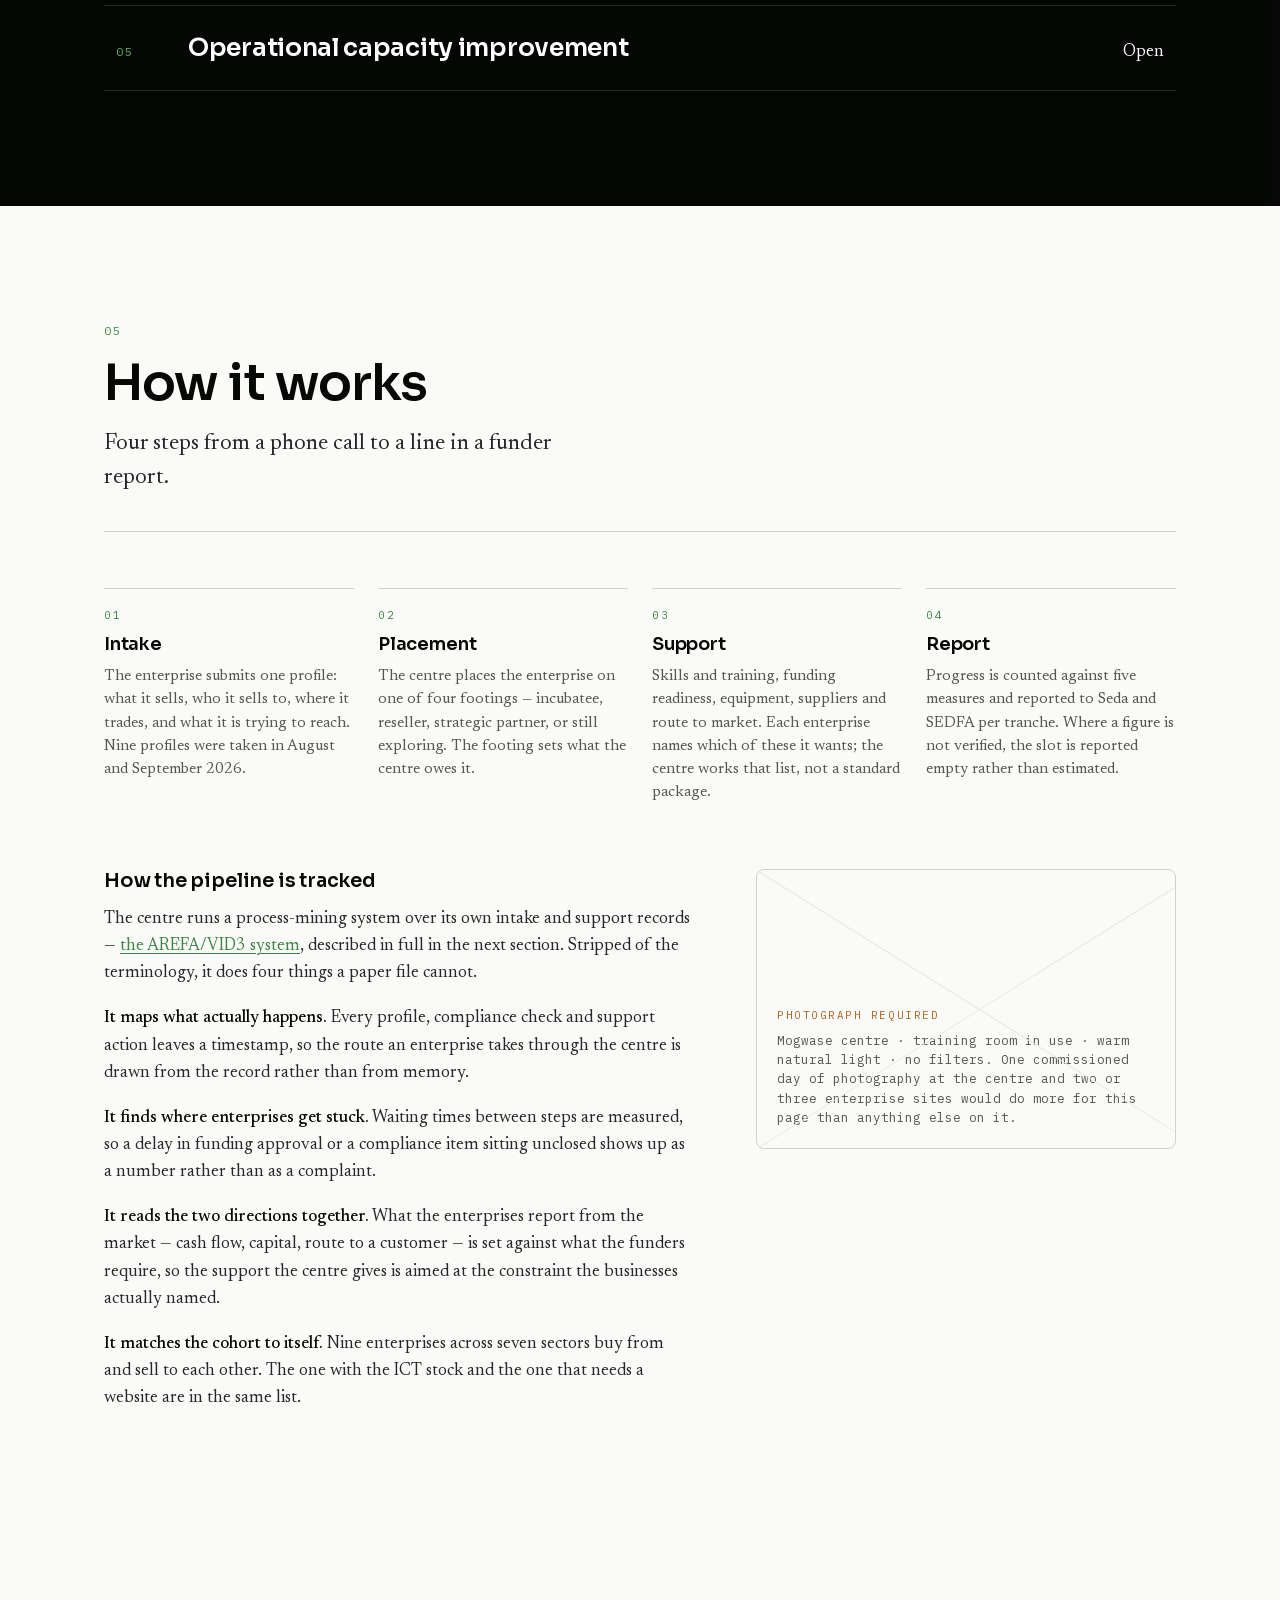
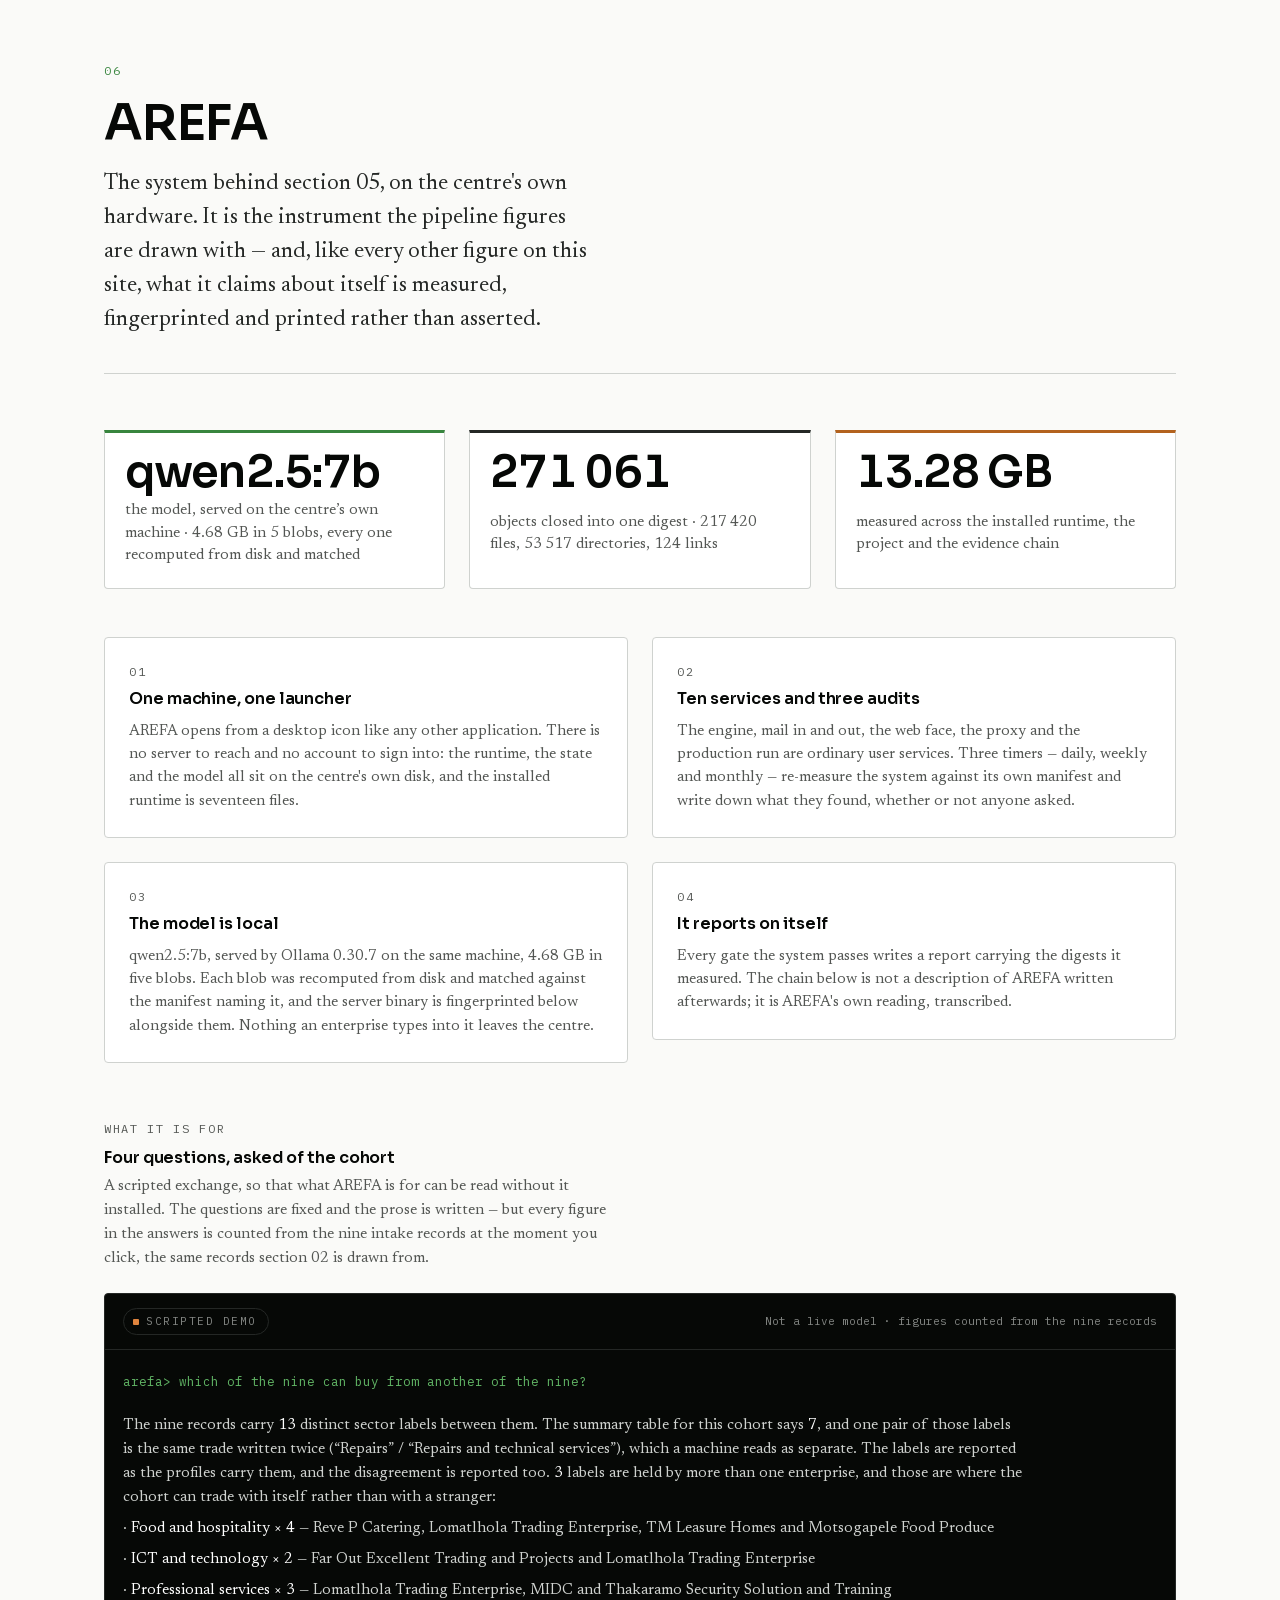
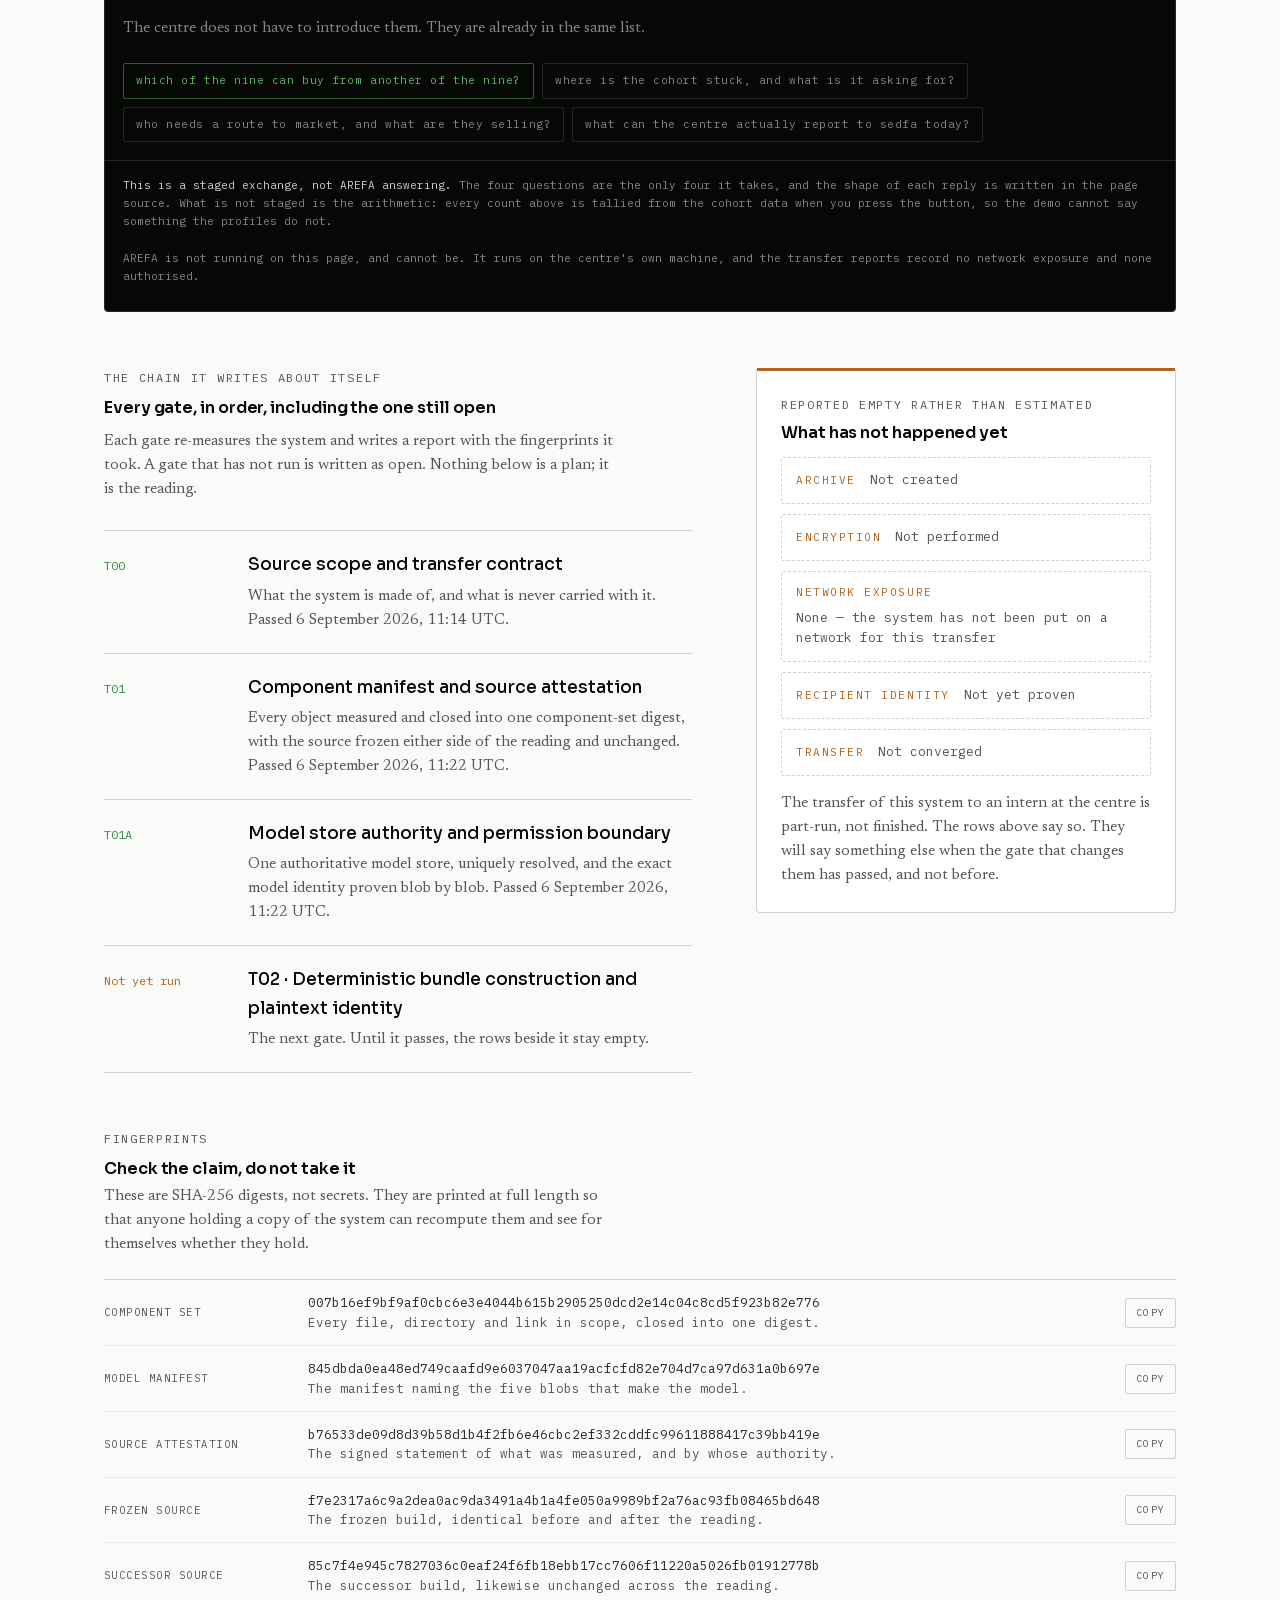
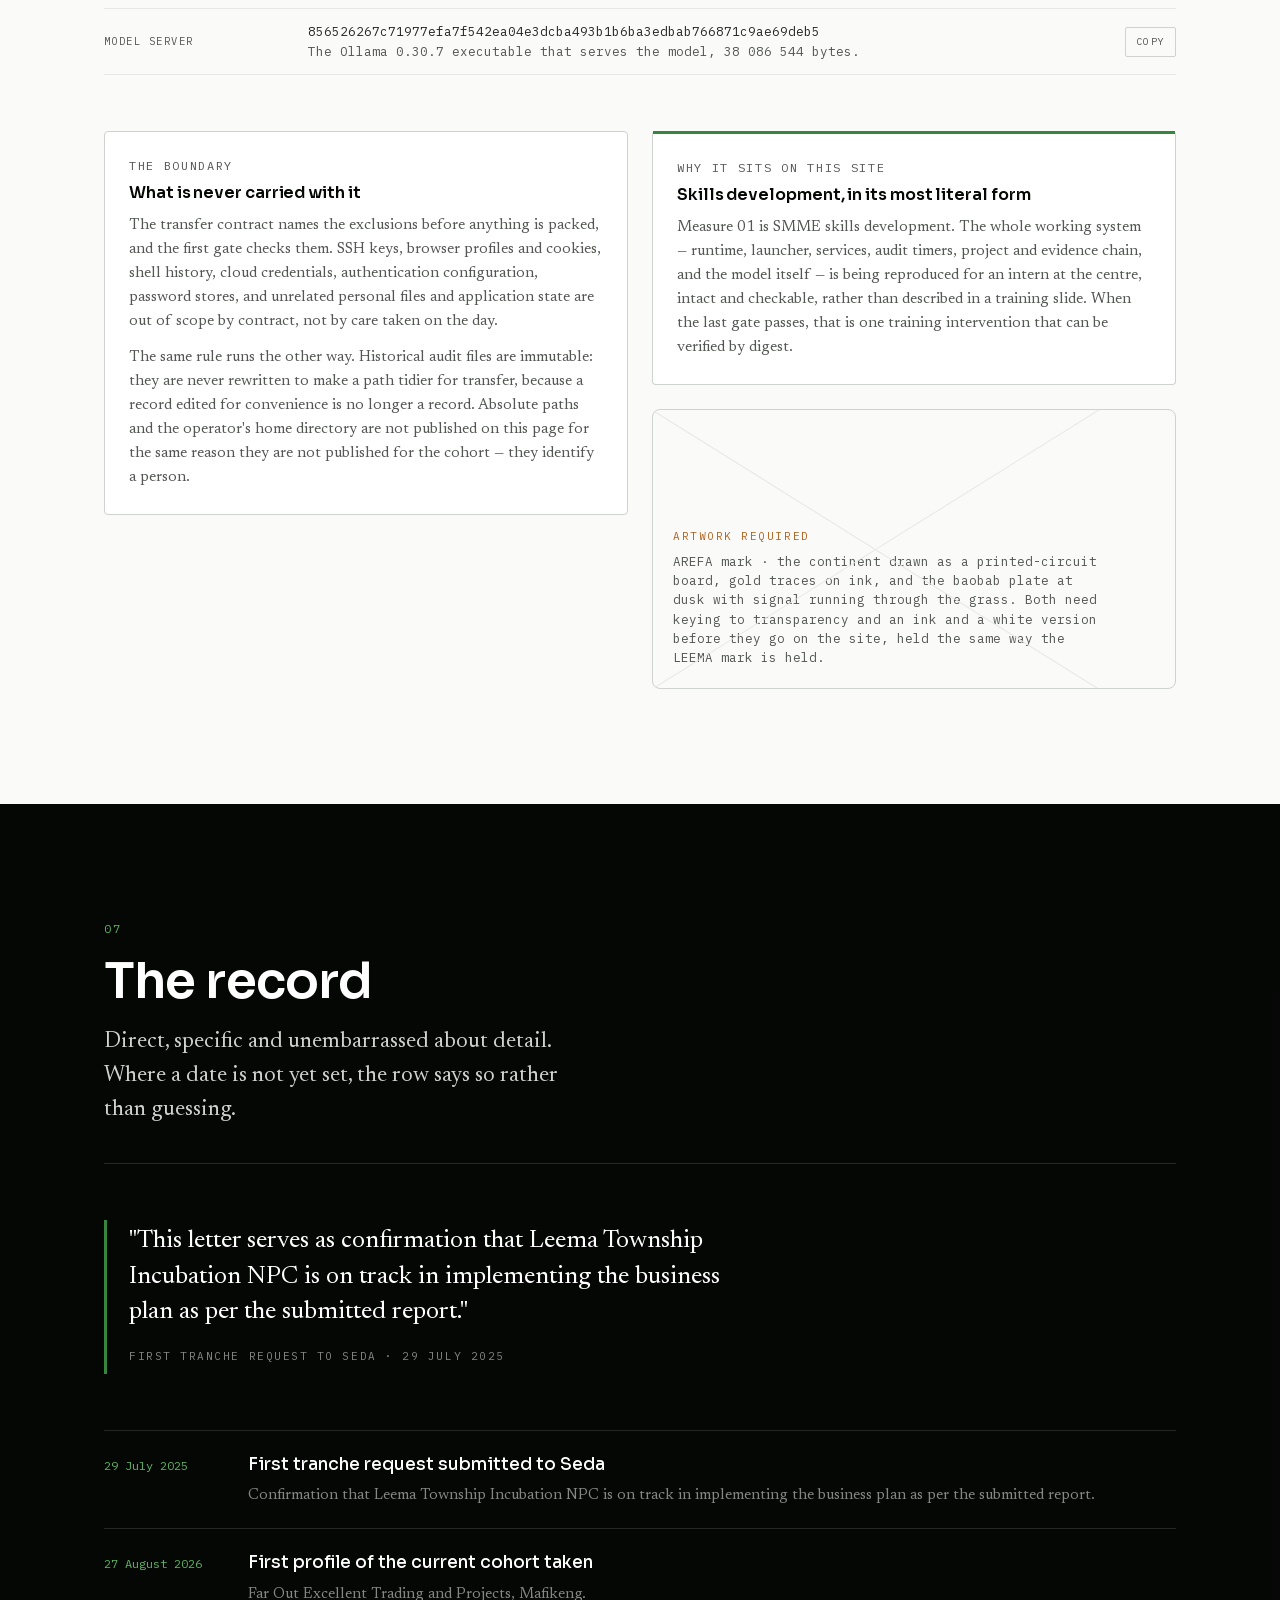
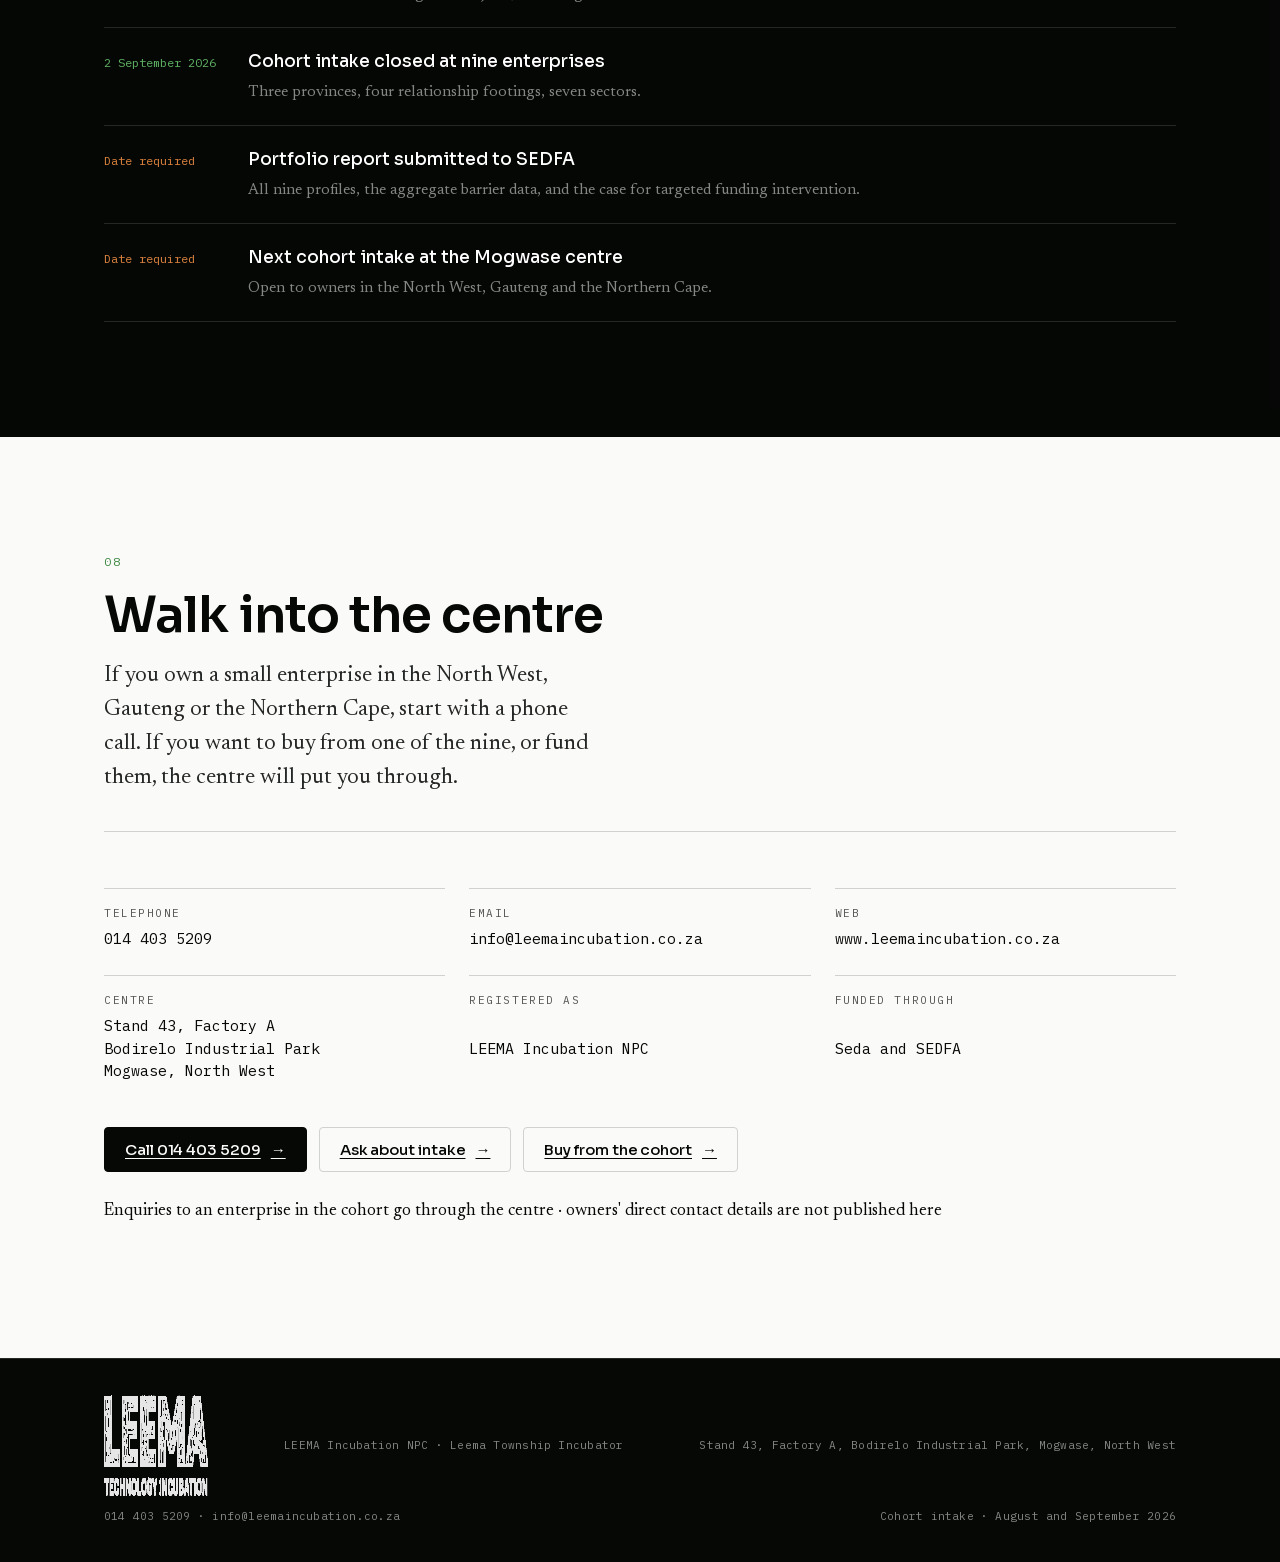
==== commit dd4bffa8: "Add a labelled demo console to section 06 Section 06 described AREFA but there was nothing to look a" ====
--- a/index.html
+++ b/index.html
@@ -518,6 +518,36 @@
   transition:color var(--t-ctl) var(--ease),border-color var(--t-ctl) var(--ease)}
 .hashrow .cp:hover{color:var(--fg);border-color:var(--fg-mute)}
 .track-line.tight{margin-top:0}
+
+/* The demo console.  Scripted questions, computed answers: the exchange is
+   fixed and written, but every figure inside it is tallied from the same nine
+   intake records that drive section 02, so the demo cannot drift from the
+   profiles.  It is labelled as scripted at the head, in the caret, and at the
+   foot, because a staged exchange that reads as a live one is exactly the kind
+   of claim the rest of this site refuses to make. ────────────────────────── */
+.demo{background:var(--ink-1000);border:1px solid var(--ink-800);border-radius:var(--r);
+  color:var(--ink-200);overflow:hidden}
+.demo-top{display:flex;flex-wrap:wrap;gap:10px 14px;align-items:center;justify-content:space-between;
+  padding:14px 18px;border-bottom:1px solid var(--ink-800)}
+.demo-top .pill{color:var(--ink-400);border-color:var(--ink-800);--stripe:var(--ember-500)}
+.demo-note{font-family:"IBM Plex Mono",monospace;font-size:11px;color:var(--ink-400)}
+.demo-log{padding:22px 18px;display:grid;gap:10px;align-content:start;min-height:196px}
+.demo-q{font-family:"IBM Plex Mono",monospace;font-size:12.5px;line-height:1.5;color:var(--growth-500)}
+.demo-a{font-size:15px;line-height:1.6;color:var(--ink-200);margin:0;max-width:60em}
+.demo-a b{font-weight:400;color:var(--white)}
+.demo-a .li{display:block;padding-left:15px;text-indent:-15px;margin-top:7px;color:var(--ink-200)}
+.demo-a .li b{color:var(--white)}
+.demo-a .tail{display:block;margin-top:14px;color:var(--ink-400)}
+.demo-asks{display:flex;flex-wrap:wrap;gap:8px;padding:0 18px 18px}
+.demo-ask{font-family:"IBM Plex Mono",monospace;font-size:11px;letter-spacing:0.05em;line-height:1.4;
+  color:var(--ink-400);background:transparent;border:1px solid var(--ink-800);border-radius:2px;
+  padding:9px 12px;cursor:pointer;text-align:left;
+  transition:color var(--t-ctl) var(--ease),border-color var(--t-ctl) var(--ease)}
+.demo-ask:hover{color:var(--white);border-color:var(--ink-600)}
+.demo-ask[aria-pressed="true"]{color:var(--growth-500);border-color:var(--growth-700)}
+.demo-foot{padding:15px 18px;border-top:1px solid var(--ink-800);font-family:"IBM Plex Mono",monospace;
+  font-size:11px;line-height:1.65;color:var(--ink-400)}
+.demo-foot b{color:var(--ink-200);font-weight:400}
 .slots{display:grid;gap:10px}
 </style>
 </head>
@@ -808,6 +838,31 @@
 
     <div class="grid g-2" id="arefaParts" style="margin-bottom:56px;align-items:start" data-rise></div>
 
+    <div data-rise style="margin-bottom:56px">
+      <span class="eyebrow">What it is for</span>
+      <h3 class="as-h4" style="margin:10px 0 6px">Four questions, asked of the cohort</h3>
+      <p style="margin:0 0 22px;font-size:15px;color:var(--fg-mute);max-width:34em">A scripted exchange,
+        so that what AREFA is for can be read without it installed. The questions are fixed and the prose
+        is written — but every figure in the answers is counted from the nine intake records at the moment
+        you click, the same records section 02 is drawn from.</p>
+      <div class="demo">
+        <div class="demo-top">
+          <span class="pill" data-tier="exploring">Scripted demo</span>
+          <span class="demo-note">Not a live model · figures counted from the nine records</span>
+        </div>
+        <div class="demo-log" id="demoLog" role="log" aria-live="polite" aria-label="Demo exchange"></div>
+        <div class="demo-asks" id="demoAsks"></div>
+        <p class="demo-foot">
+          <b>This is a staged exchange, not AREFA answering.</b> The four questions are the only four it
+          takes, and the shape of each reply is written in the page source. What is not staged is the
+          arithmetic: every count above is tallied from the cohort data when you press the button, so the
+          demo cannot say something the profiles do not.<br><br>
+          AREFA is not running on this page, and cannot be. It runs on the centre's own machine, and the
+          transfer reports record no network exposure and none authorised.
+        </p>
+      </div>
+    </div>
+
     <div class="split" style="margin-bottom:56px">
       <div data-rise>
         <span class="eyebrow">The chain it writes about itself</span>
@@ -1821,6 +1876,137 @@
     return '<span class="slot"><span class="k">' + esc(x.k) + "</span>" +
       '<span class="v">' + esc(x.v) + "</span></span>";
   }).join("");
+
+  /* ── The demo console ──────────────────────────────────────────────────
+     Scripted questions, computed answers.  The prose around each figure is
+     written; the figure itself is tallied from COHORT at the moment of the
+     click.  That split is the whole point: a demo that reads well but says
+     something the nine profiles do not is worse than no demo, so the parts
+     that could drift are not allowed to be typed. ──────────────────────── */
+  /* Transcribed from the source report's summary table, which counts seven
+     sectors across the cohort.  The profiles carry more labels than that, and
+     the demo prints both rather than picking the flattering one \u2014 the same
+     treatment section 03 gives the two figures where that summary and its own
+     profiles disagree. */
+  var SUMMARY_SECTORS = 7;
+
+  function names(list){ return list.map(function(e){ return e.name; }); }
+  function series(a){
+    if (a.length === 1) return a[0];
+    return a.slice(0, -1).join(", ") + " and " + a[a.length - 1];
+  }
+  function asking(k){ return COHORT.filter(function(e){ return e.looking.indexOf(k) >= 0; }); }
+  function li(label, body){
+    return '<span class="li">\u00b7 <b>' + esc(label) + "</b> \u2014 " + esc(body) + "</span>";
+  }
+  function tail(t){ return '<span class="tail">' + esc(t) + "</span>"; }
+
+  var DEMO = [
+    { q: "which of the nine can buy from another of the nine?",
+      a: function(){
+        var by = {};
+        COHORT.forEach(function(e){
+          e.sectors.forEach(function(x){ (by[x] = by[x] || []).push(e); });
+        });
+        var all = Object.keys(by);
+        var shared = all.filter(function(x){ return by[x].length > 1; }).sort();
+        var rows = shared.map(function(x){
+          return li(x + " \u00d7 " + by[x].length, series(names(by[x])));
+        }).join("");
+
+        /* One label written two ways is two sectors to a machine and one trade
+           to a buyer, so the pair is found rather than assumed: a label that
+           another label starts with is the same trade spelled longer. */
+        var dup = [];
+        all.forEach(function(a){
+          all.forEach(function(b){
+            if (a !== b && b.toLowerCase().indexOf(a.toLowerCase() + " ") === 0) dup.push([a, b]);
+          });
+        });
+        var note = "";
+        if (all.length !== SUMMARY_SECTORS){
+          note = " The summary table for this cohort says <b>" + SUMMARY_SECTORS + "</b>" +
+            (dup.length ? ", and " + (dup.length === 1 ? "one pair of those labels is the same trade" +
+               " written twice" : dup.length + " pairs of those labels are the same trade written twice") +
+               " (" + dup.map(function(d){ return "\u201c" + d[0] + "\u201d / \u201c" + d[1] +
+               "\u201d"; }).join(", ") + "), which a machine reads as separate." : ".") +
+            " The labels are reported as the profiles carry them, and the disagreement is reported too.";
+        }
+
+        return "The nine records carry <b>" + all.length + "</b> distinct sector labels between them." +
+          note + " <b>" + shared.length + "</b> labels are held by more than one enterprise, and those " +
+          "are where the cohort can trade with itself rather than with a stranger:" + rows +
+          tail("The centre does not have to introduce them. They are already in the same list.");
+      } },
+
+    { q: "where is the cohort stuck, and what is it asking for?",
+      a: function(){
+        var rows = Object.keys(LOOKING).map(function(k){
+          return { k:k, n:asking(k).length };
+        }).sort(function(a, b){ return b.n - a.n; });
+        var top = rows.slice(0, 4).map(function(r){
+          return li(LOOKING[r.k], r.n + " of " + COHORT.length);
+        }).join("");
+        var b = BARRIERS.map(function(x){ return x.n + " name " + x.k.toLowerCase(); });
+        return "Off the intake forms: " + series(b) + ". Set that against what they are " +
+          "asking the centre for, counted across every profile:" + top +
+          tail("Which of the nine is short of what stays off this site. The count does not, " +
+               "because the count is the case for the intervention.");
+      } },
+
+    { q: "who needs a route to market, and what are they selling?",
+      a: function(){
+        var m = asking("market");
+        var rows = m.map(function(e){ return li(e.name, e.summary); }).join("");
+        var provs = {};
+        m.forEach(function(e){ provs[e.prov] = (provs[e.prov] || 0) + 1; });
+        return "<b>" + m.length + "</b> of the " + COHORT.length + " are asking for customers and " +
+          "market access. What each of them has to sell:" + rows +
+          tail("Across " + Object.keys(provs).length + " provinces. A buyer reading this page can " +
+               "take the list to the centre on 014 403 5209 and be put through.");
+      } },
+
+    { q: "what can the centre actually report to sedfa today?",
+      a: function(){
+        var t = {}, pv = {};
+        COHORT.forEach(function(e){
+          t[e.tier] = (t[e.tier] || 0) + 1;
+          pv[e.prov] = (pv[e.prov] || 0) + 1;
+        });
+        var tiers = Object.keys(t).sort(function(a, b){ return t[b] - t[a]; })
+          .map(function(k){ return t[k] + " " + TIERS[k].label.toLowerCase() + (t[k] > 1 ? "s" : ""); });
+        var provs = Object.keys(pv).sort(function(a, b){ return pv[b] - pv[a]; })
+          .map(function(k){ return k + " " + pv[k]; });
+        return "Verified and reportable: <b>" + COHORT.length + "</b> enterprises on four footings \u2014 " +
+          series(tiers) + " \u2014 across " + series(provs) + "." +
+          li("Jobs created", "0. Fifteen are projected across two enterprises. A projection is written " +
+             "as a projection and is never added to the count.") +
+          li("Enterprise longevity", "Not yet readable. The cohort took intake in August and September " +
+             "2026; the first anniversary reading falls due in 2027.") +
+          tail("Two of the five measures have nothing to report yet, and say so. That is the " +
+               "answer, not a gap in it.");
+      } }
+  ];
+
+  var log = $("#demoLog"), asks = $("#demoAsks"), current = -1;
+  asks.innerHTML = DEMO.map(function(d, i){
+    return '<button class="demo-ask" type="button" data-i="' + i + '" aria-pressed="false">' +
+      esc(d.q) + "</button>";
+  }).join("");
+
+  function say(i){
+    var d = DEMO[i]; if (!d) return;
+    current = i;
+    log.innerHTML = '<p class="demo-q">' + esc("arefa> " + d.q) + "</p>" +
+      '<p class="demo-a">' + d.a() + "</p>";
+    $$(".demo-ask", asks).forEach(function(b){
+      b.setAttribute("aria-pressed", String(+b.dataset.i === i));
+    });
+  }
+  asks.addEventListener("click", function(e){
+    var b = e.target.closest(".demo-ask"); if (b) say(+b.dataset.i);
+  });
+  say(0);
 
   var hashes = $("#arefaHashes");
   hashes.innerHTML = AREFA_HASHES.map(function(h, i){
